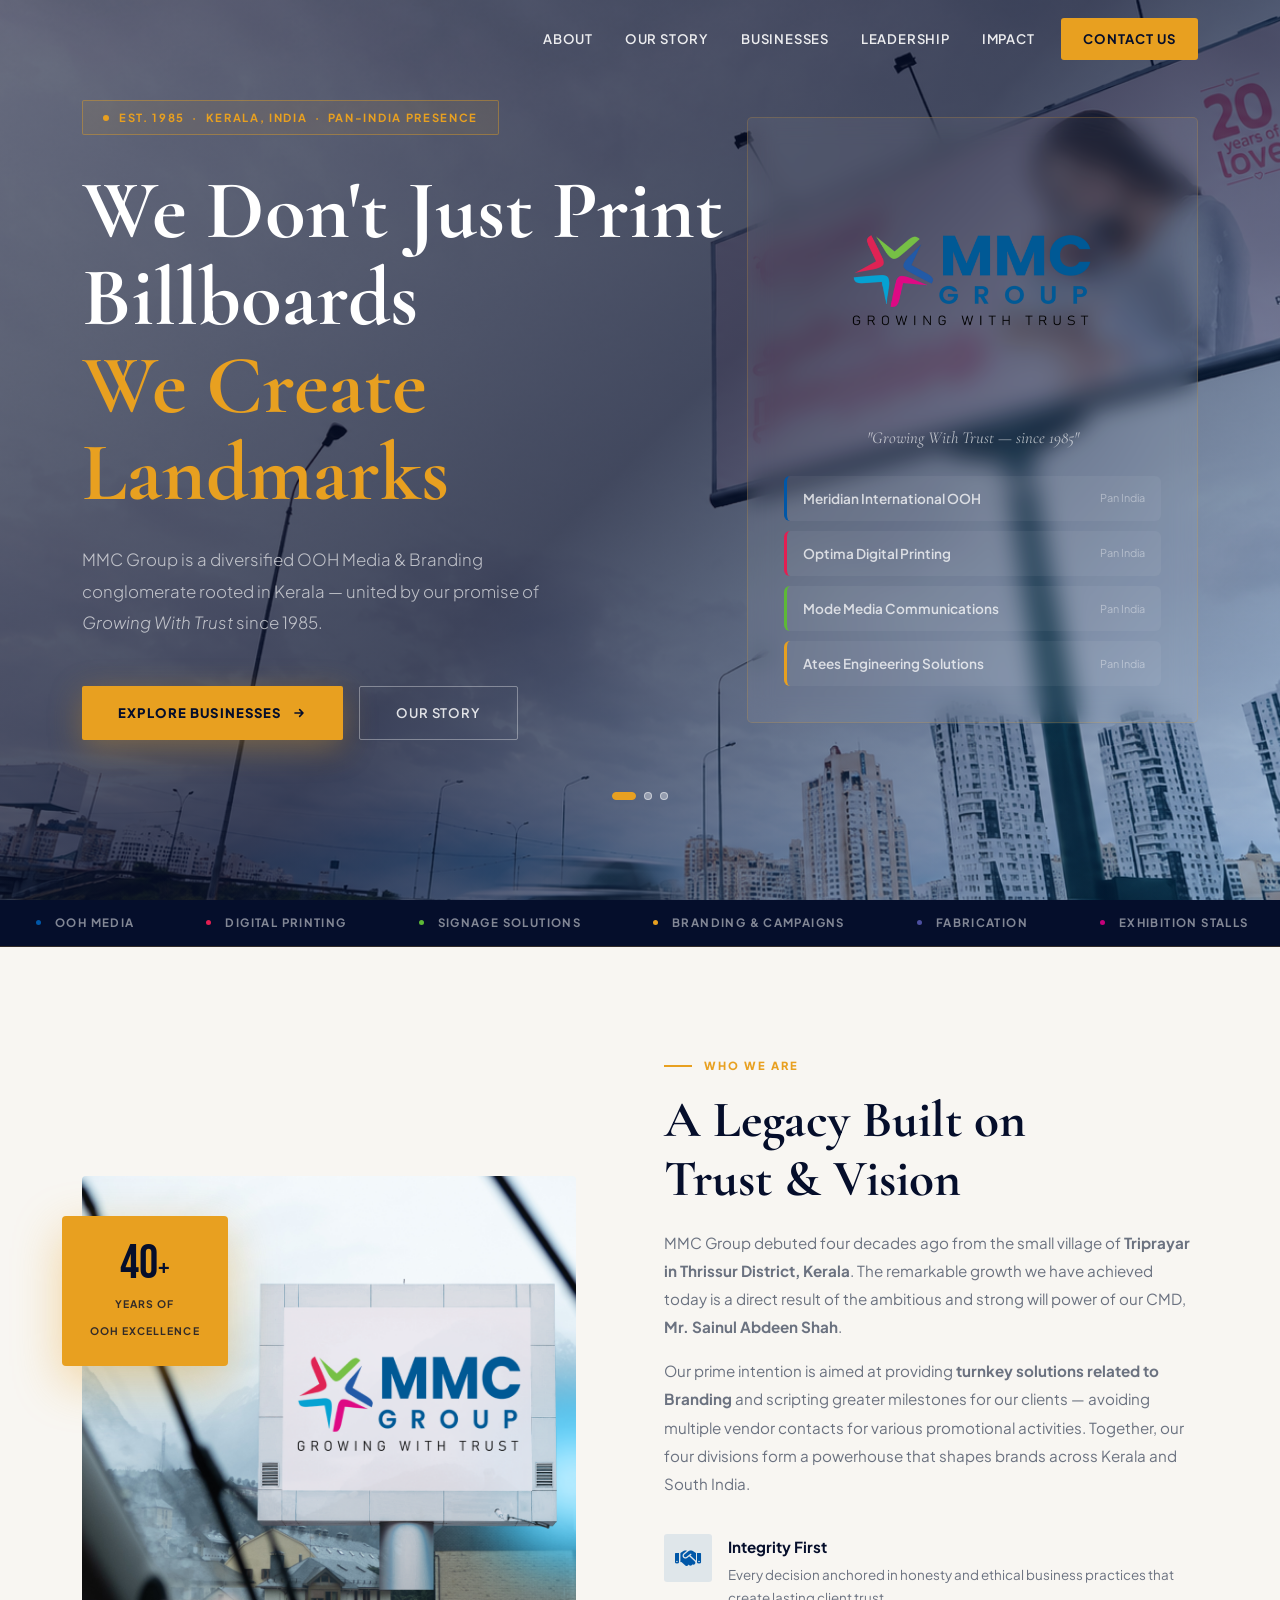
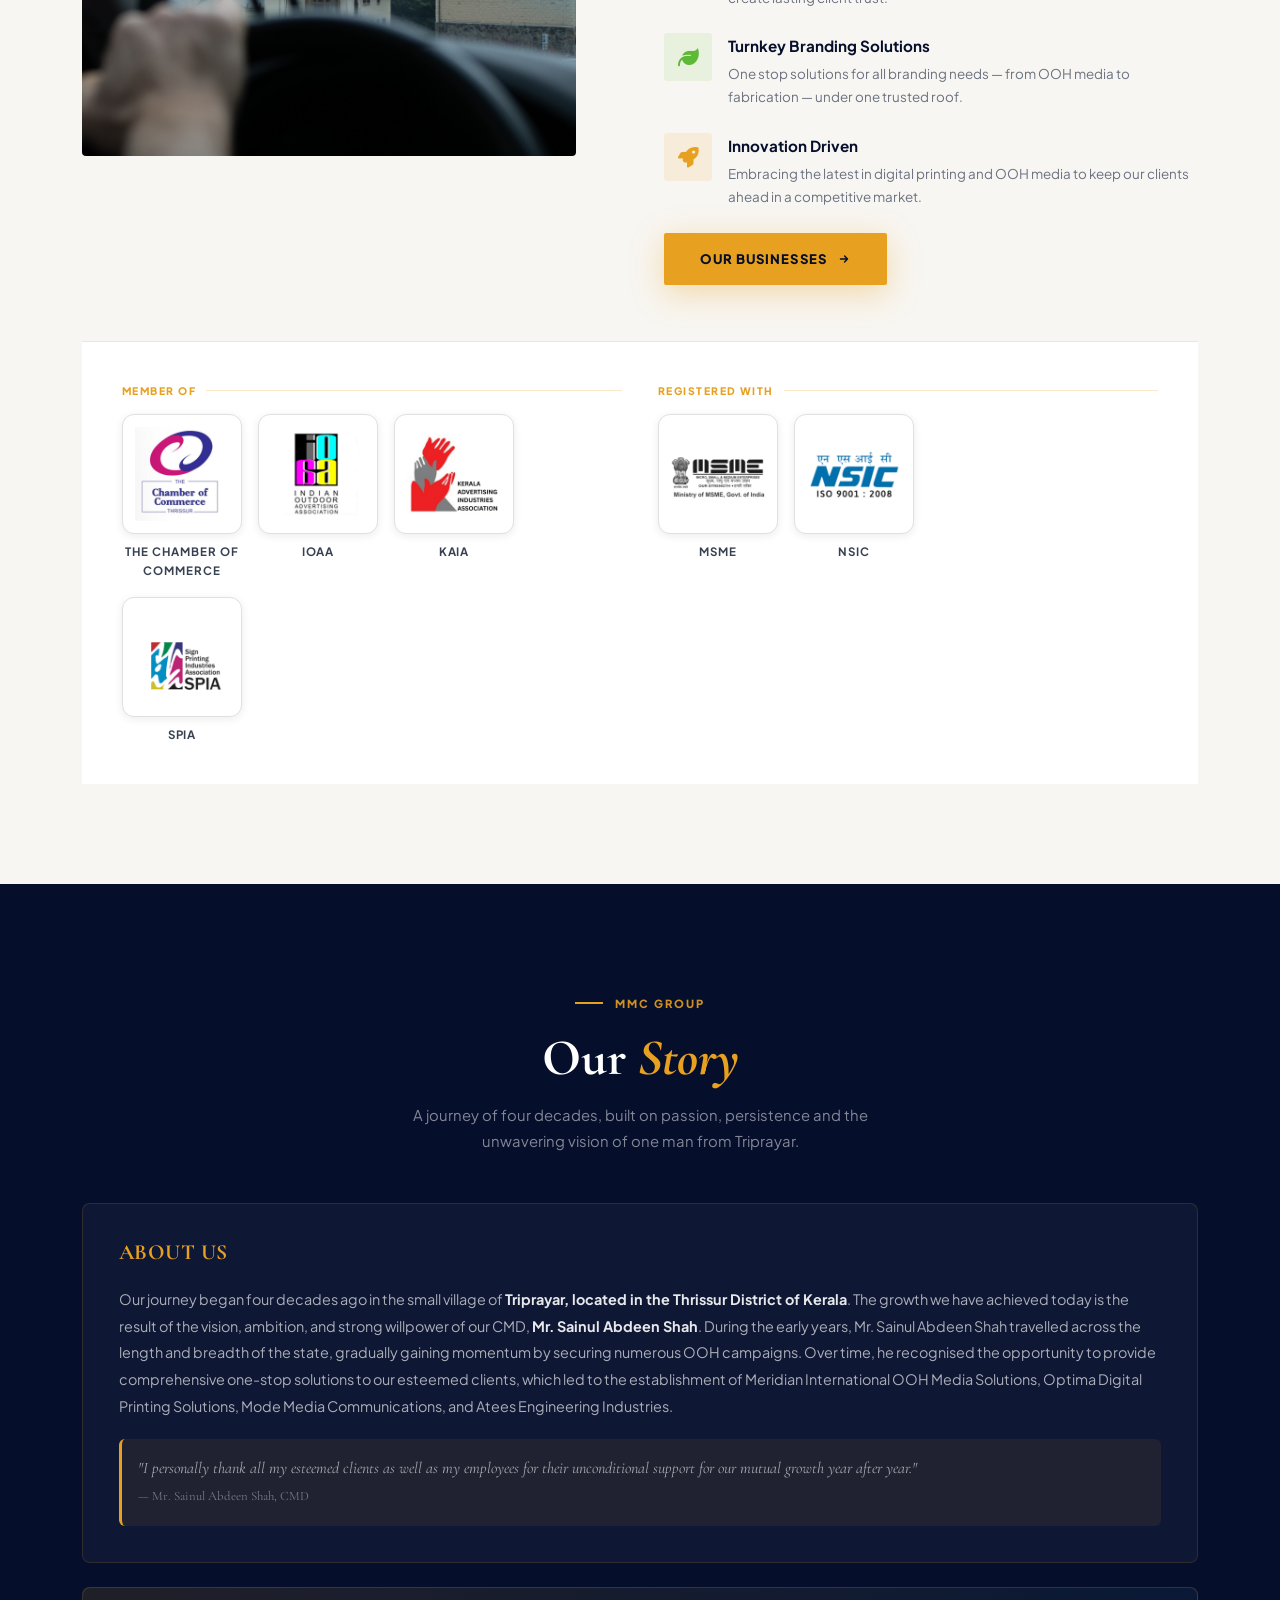
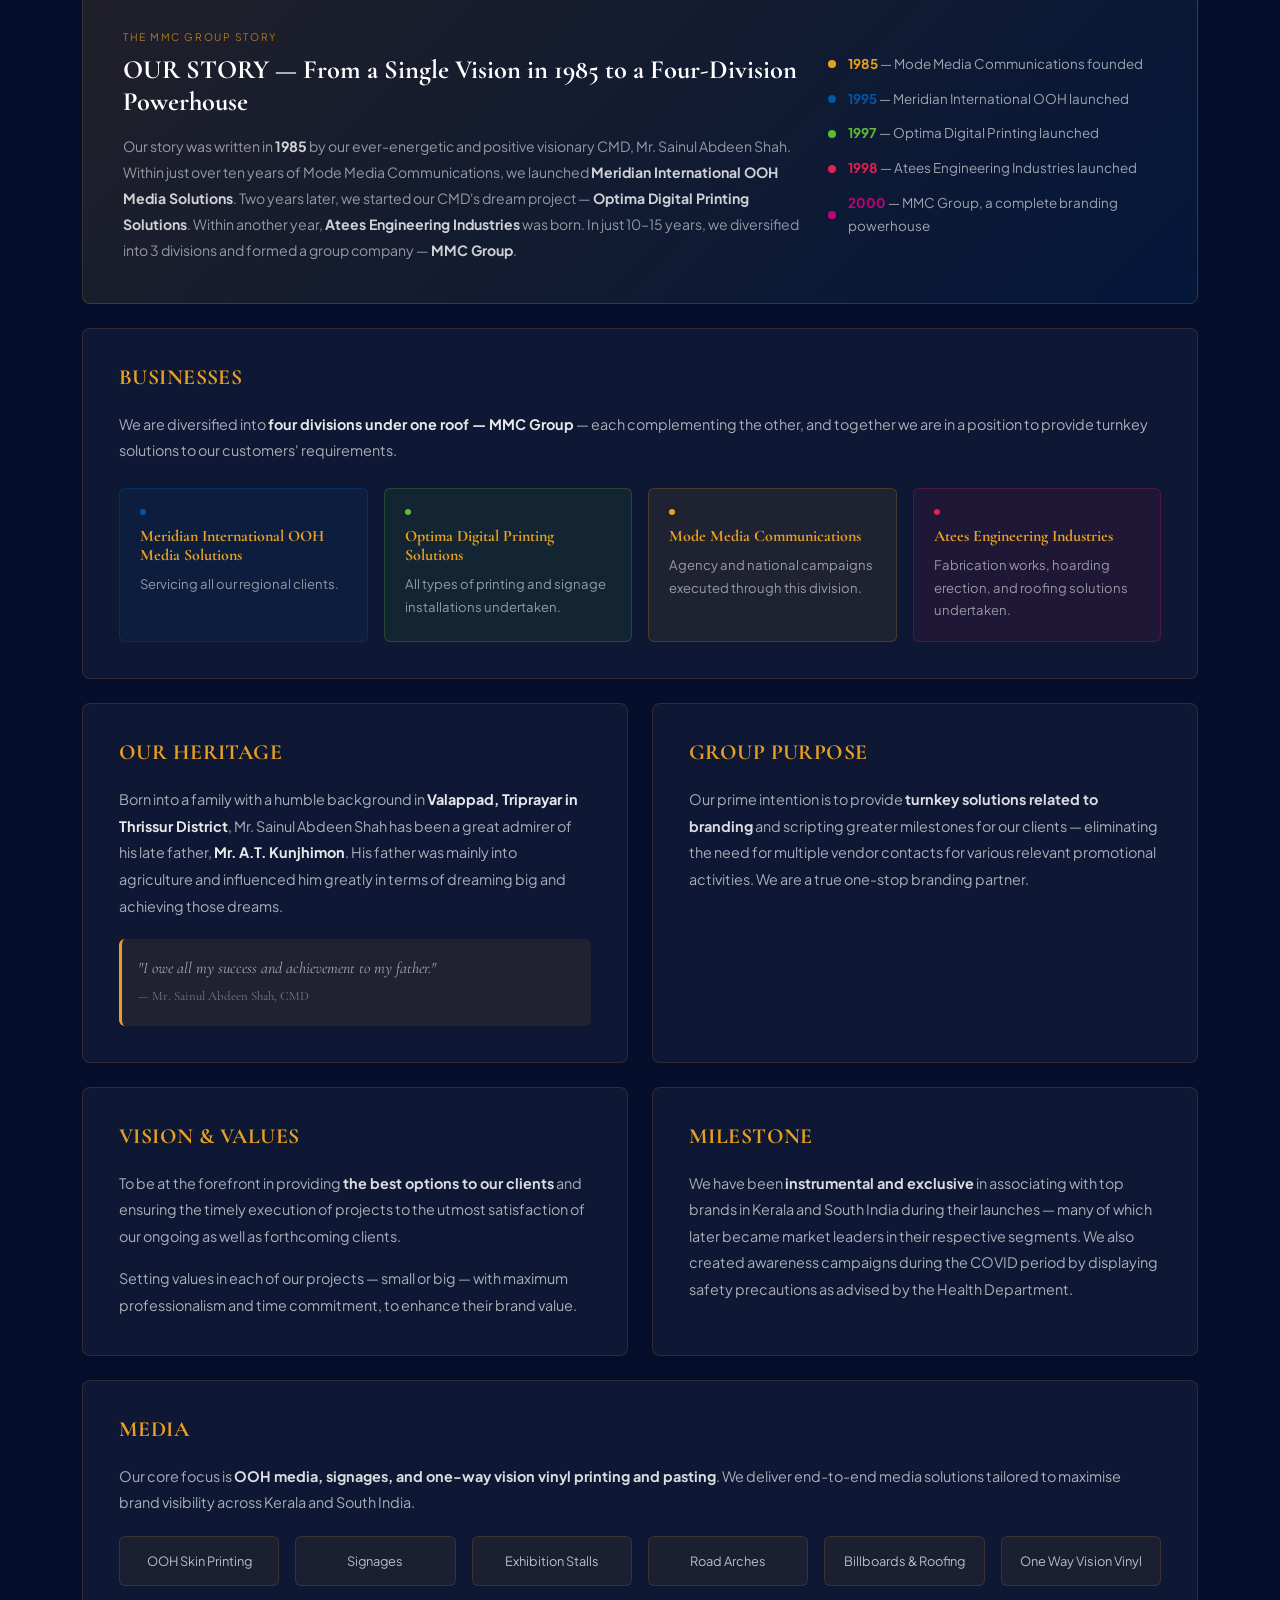
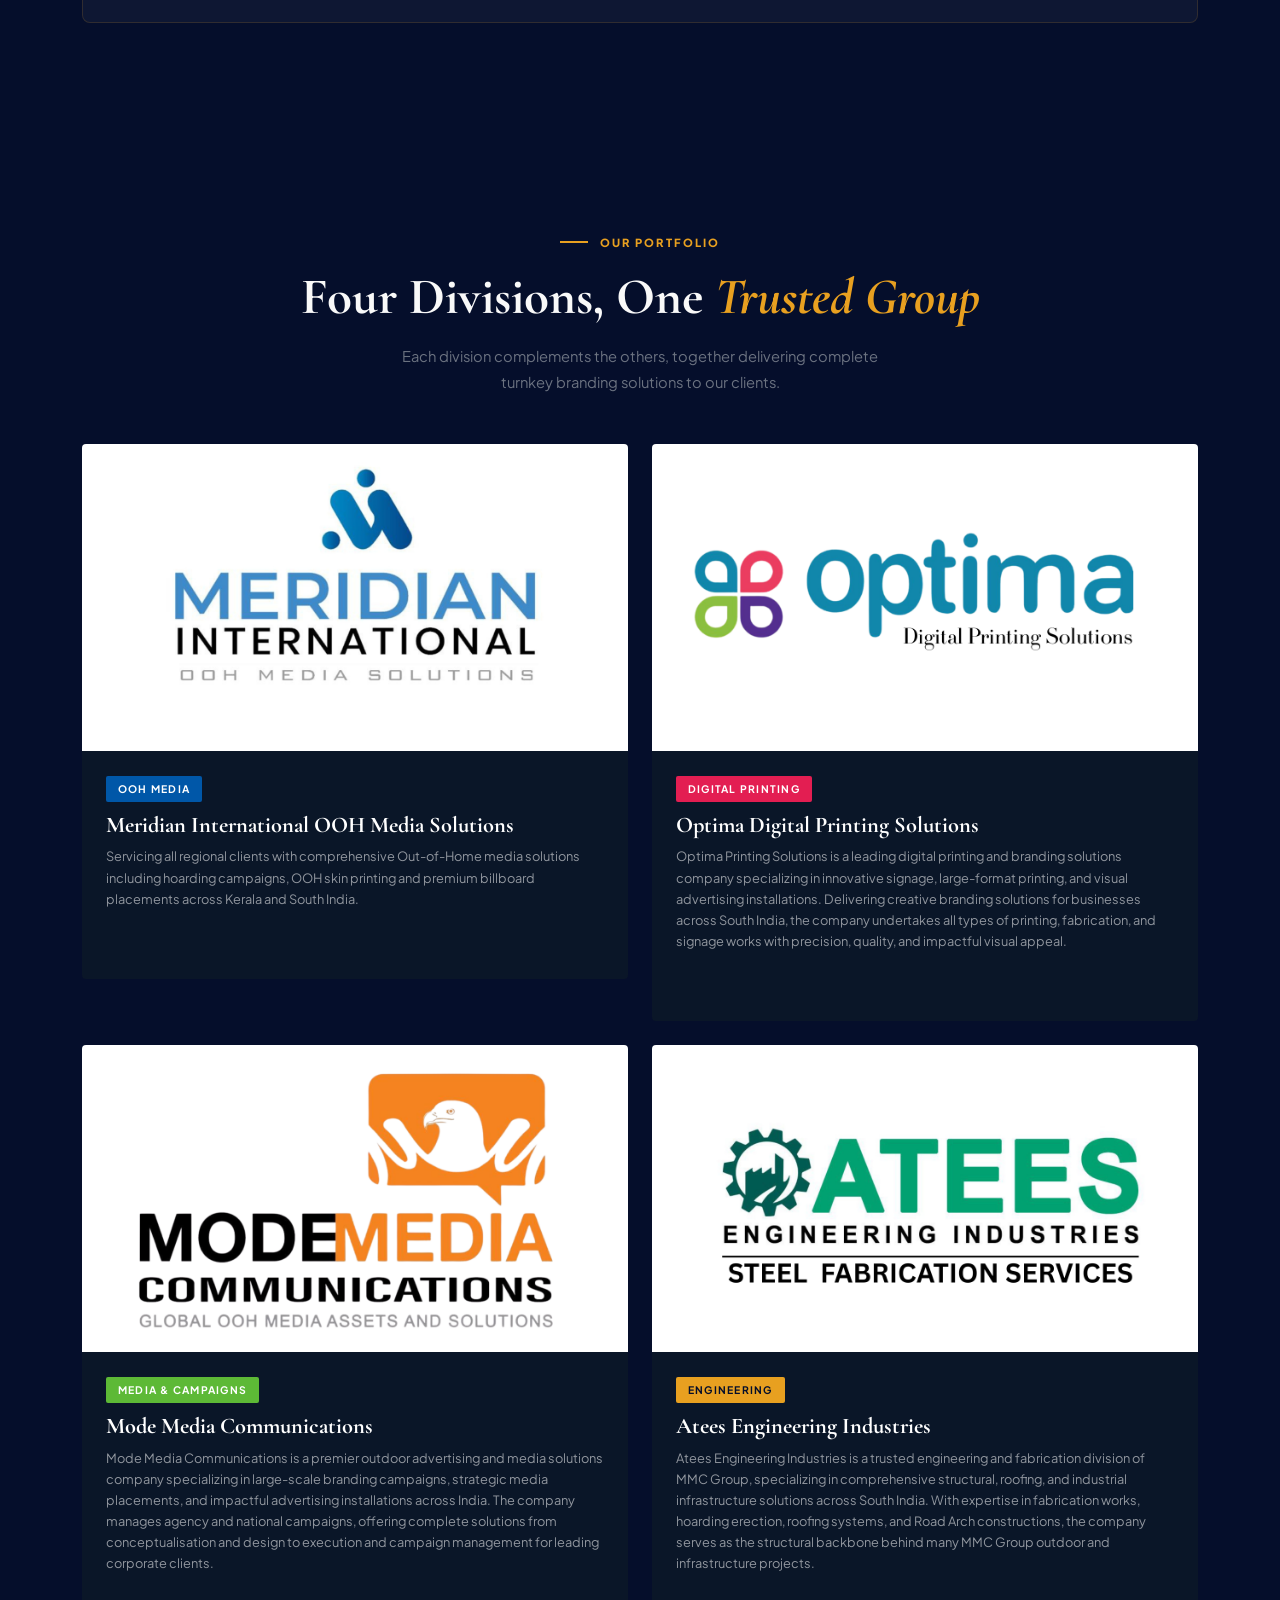
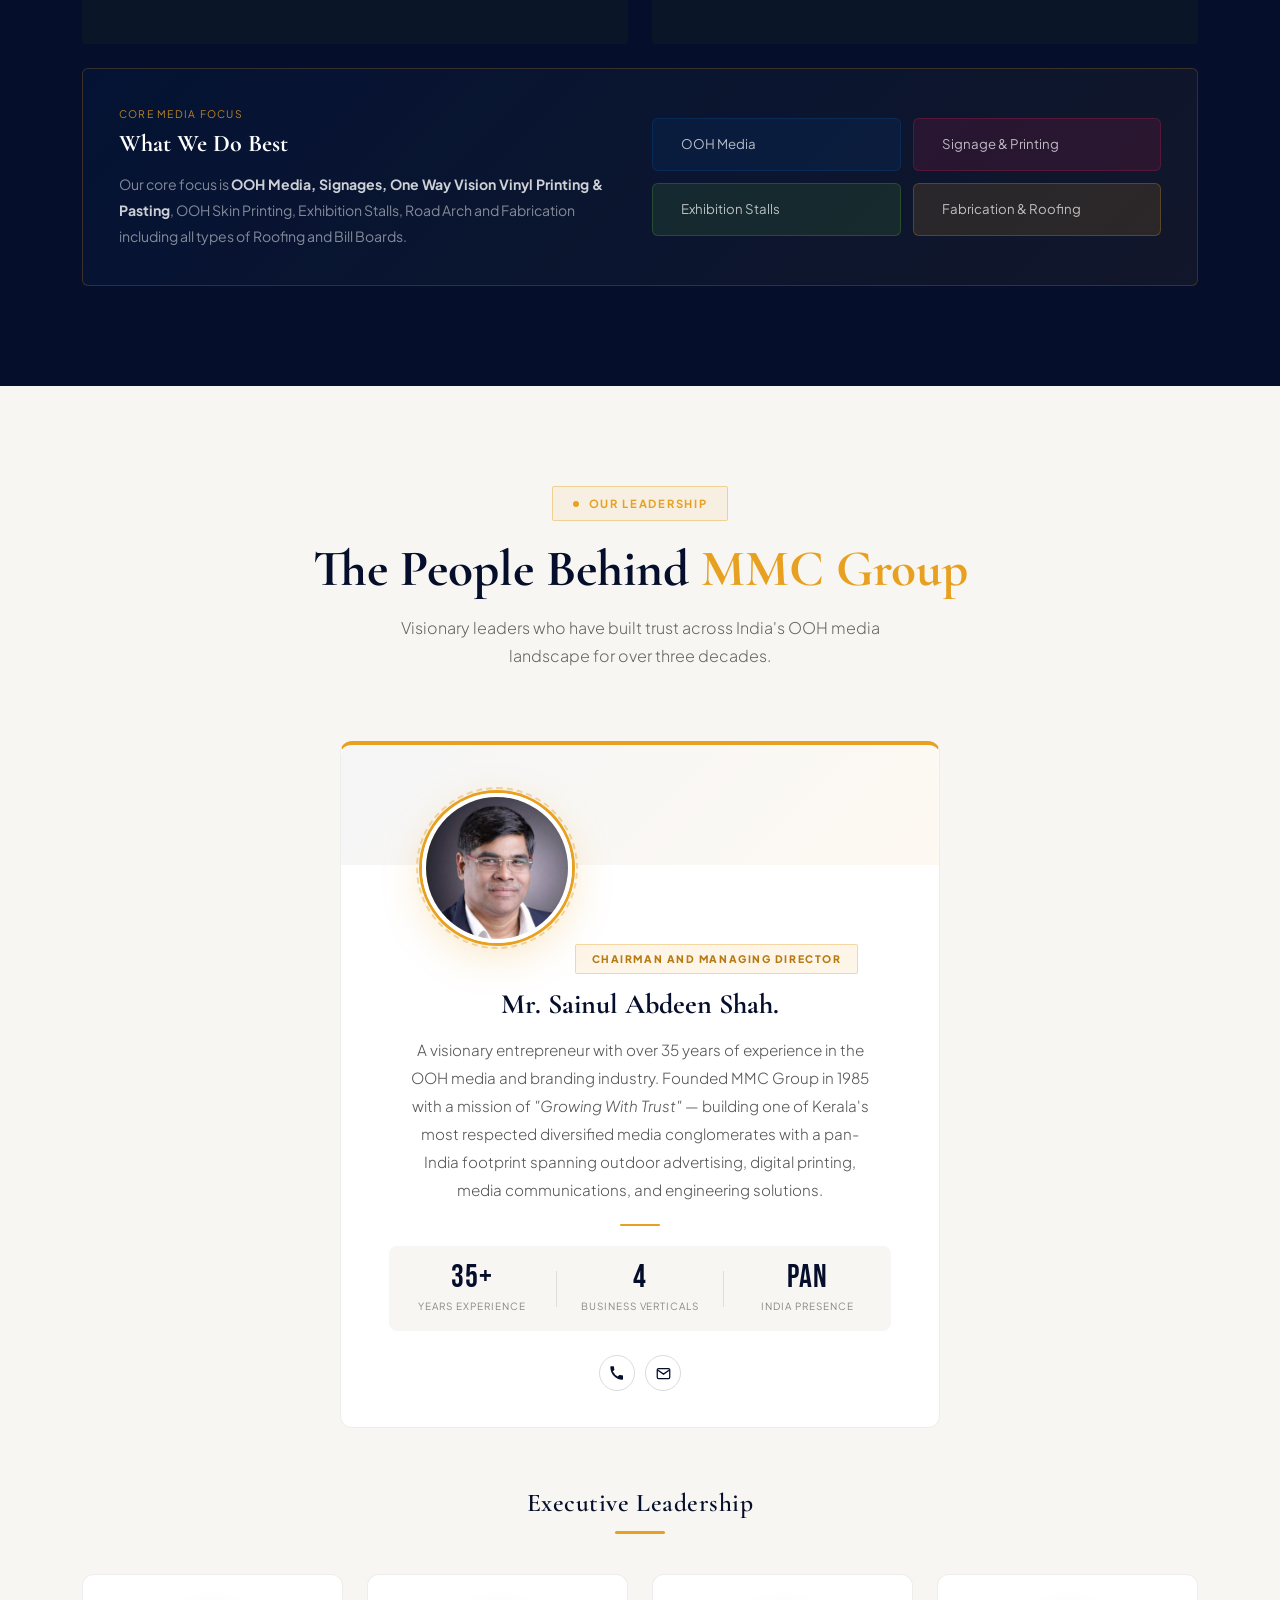
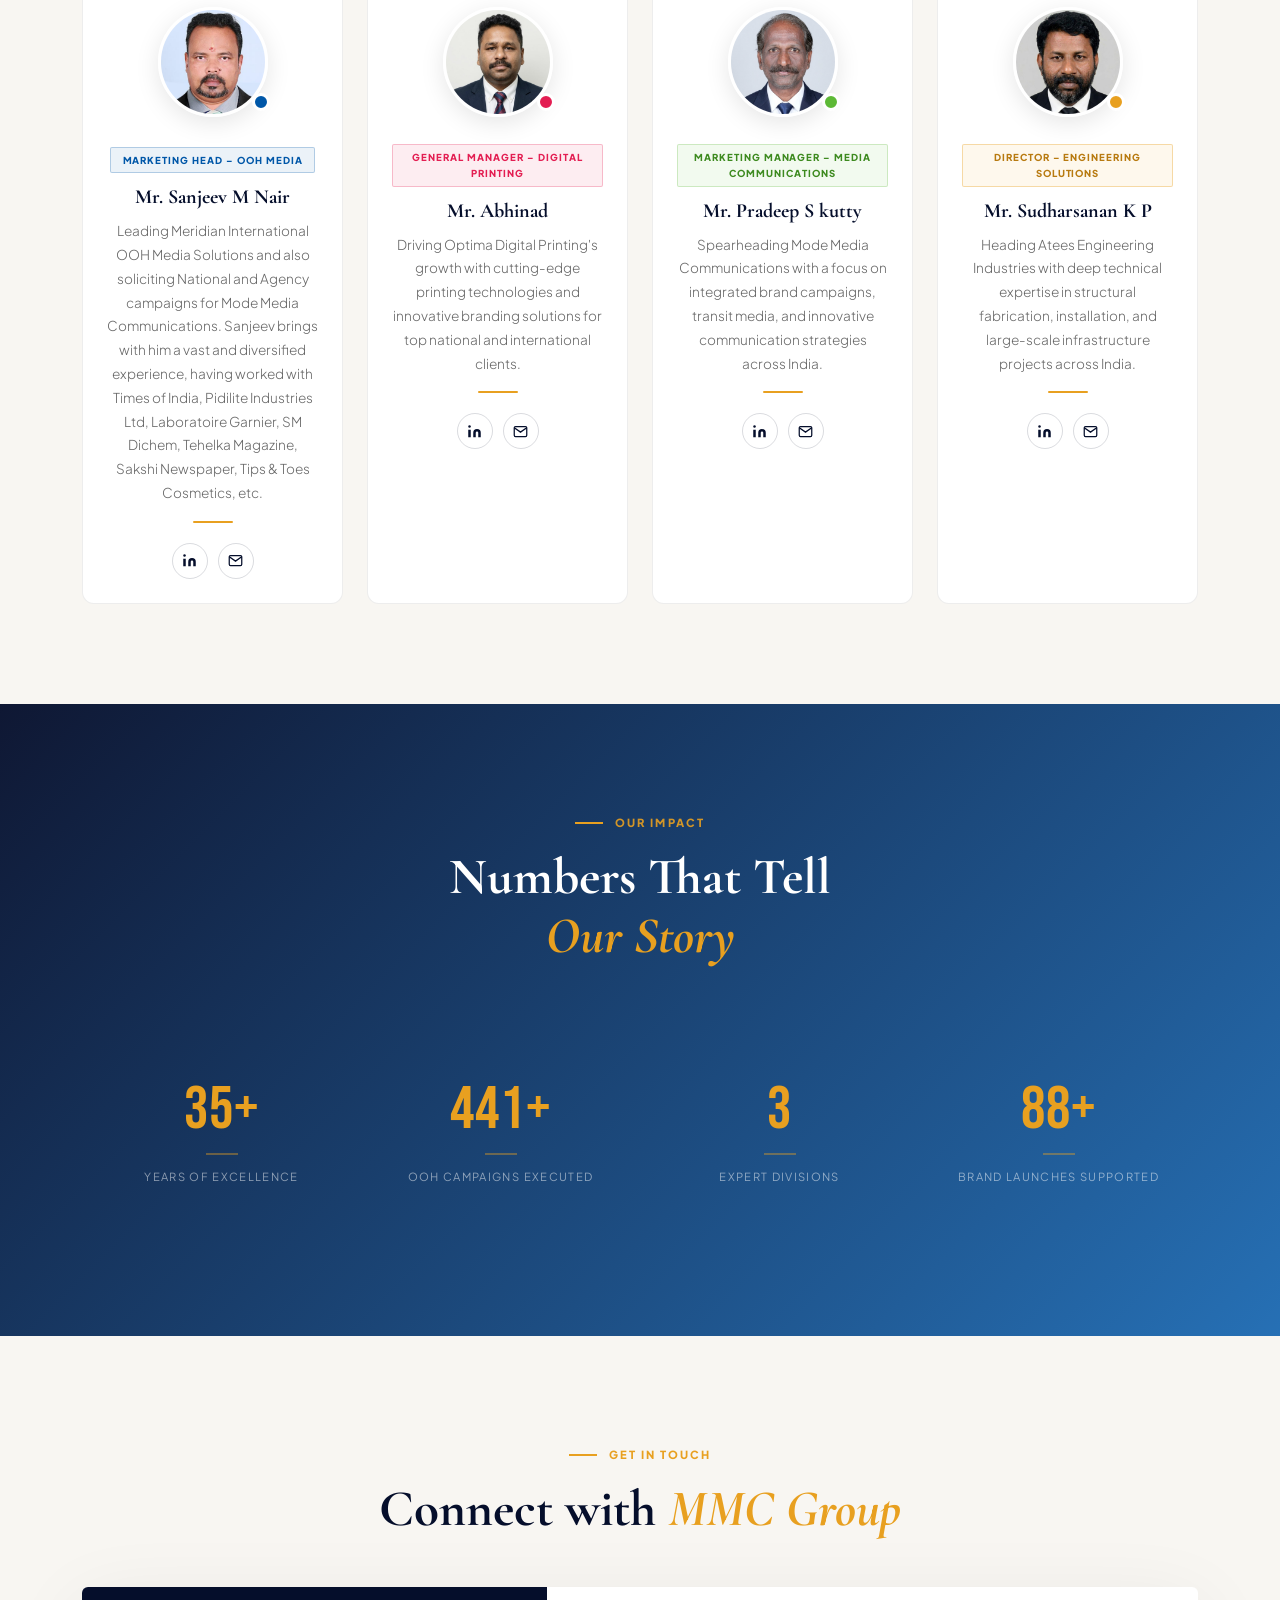
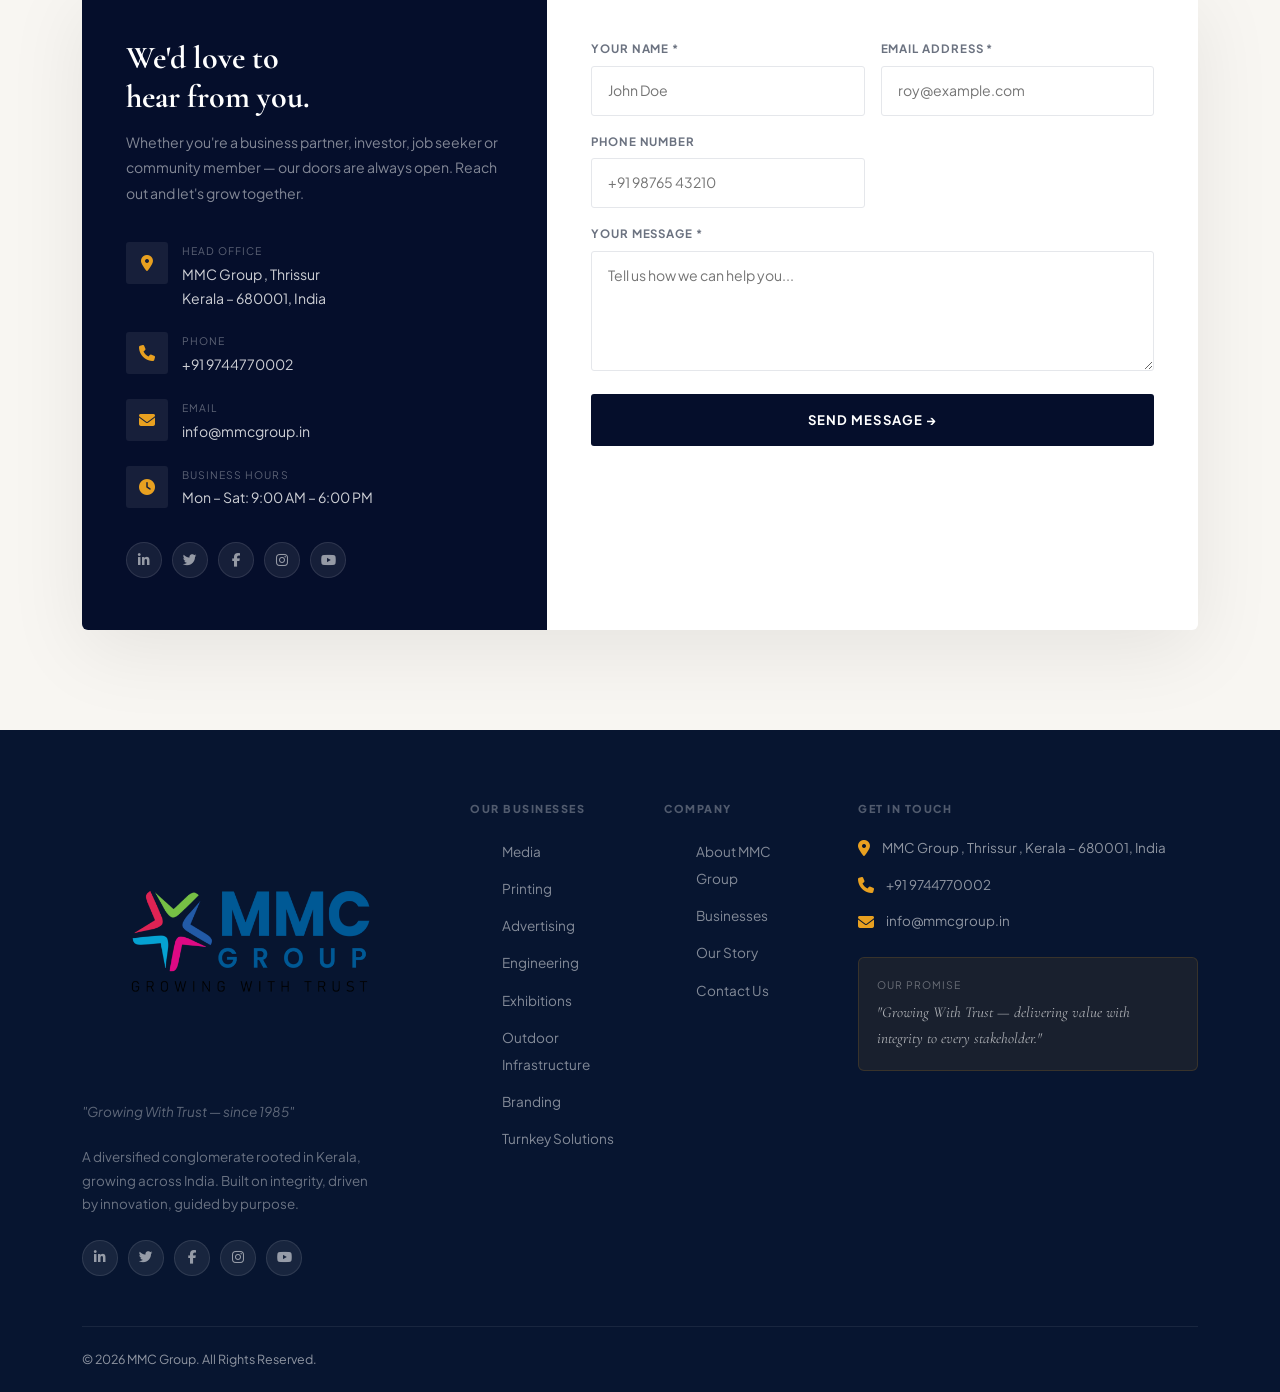
==== index.html @ b0ec6f23 "phone numbers add" ====
<!DOCTYPE html>
<html lang="en">

<head>
  <meta charset="UTF-8">
  <meta name="viewport" content="width=device-width, initial-scale=1.0">
  <title>MMC Group | OOH Media & Branding Solutions Kerala | Since 1985</title>
  <link rel="icon" type="image/png" href="images/logo.png">

  <!-- ── PRIMARY META ─────────────────────────────────────────── -->
  <meta name="description"
    content="MMC Group is Kerala's leading OOH Media & Branding conglomerate since 1985. Specializing in outdoor advertising, digital printing, signage, exhibition stalls and fabrication across South India.">
  <meta name="keywords"
    content="MMC Group, OOH Media Kerala, outdoor advertising Kerala, digital printing Thrissur, hoarding erection Kerala, signage solutions, Meridian International OOH, Optima Digital Printing, Mode Media Communications, Atees Engineering, billboard advertising Kerala, branding solutions South India, Sainul Abdeen Shah, Triprayar">
  <meta name="author" content="MMC Group">
  <meta name="robots" content="index, follow">
  <meta name="language" content="English">
  <meta name="category" content="OOH Media, Advertising, Branding">
  <meta name="coverage" content="Kerala, South India">
  <meta name="distribution" content="Global">
  <meta name="rating" content="General">
  <meta name="revisit-after" content="7 days">

  <!-- ── CANONICAL ─────────────────────────────────────────────── -->
  <link rel="canonical" href="https://www.mmcgroup.in/">

  <!-- ── SITEMAP ───────────────────────────────────────────────── -->
  <link rel="sitemap" type="application/xml" href="/sitemap.xml">

  <!-- ── OPEN GRAPH ────────────────────────────────────────────── -->
  <meta property="og:type" content="website">
  <meta property="og:url" content="https://www.mmcgroup.in/">
  <meta property="og:title" content="MMC Group | OOH Media & Branding Solutions Kerala | Since 1985">
  <meta property="og:description"
    content="Kerala's trusted OOH Media & Branding group since 1985. Outdoor advertising, digital printing, signage, exhibition stalls and fabrication across South India.">
  <meta property="og:image" content="https://www.mmcgroup.in/images/og-image.jpg">
  <meta property="og:image:width" content="1200">
  <meta property="og:image:height" content="630">
  <meta property="og:image:alt" content="MMC Group - Growing With Trust Since 1985">
  <meta property="og:site_name" content="MMC Group">
  <meta property="og:locale" content="en_IN">

  <!-- ── TWITTER CARD ──────────────────────────────────────────── -->
  <meta name="twitter:card" content="summary_large_image">
  <meta name="twitter:url" content="https://www.mmcgroup.in/">
  <meta name="twitter:title" content="MMC Group | OOH Media & Branding Solutions Kerala">
  <meta name="twitter:description"
    content="Kerala's trusted OOH Media & Branding group since 1985. Outdoor advertising, digital printing, signage and fabrication across South India.">
  <meta name="twitter:image" content="https://www.mmcgroup.in/images/og-image.jpg">
  <meta name="twitter:site" content="@mmcgroup">
  <meta name="twitter:creator" content="@mmcgroup">

  <!-- ── GEO TAGS ──────────────────────────────────────────────── -->
  <meta name="geo.region" content="IN-KL">
  <meta name="geo.placename" content="Thrissur, Thrissur, Kerala, India">
  <meta name="geo.position" content="10.5276;76.1975">
  <meta name="ICBM" content="10.5276, 76.1975">

  <!-- ── FONTS & LIBRARIES ─────────────────────────────────────── -->
  <link href="https://cdn.jsdelivr.net/npm/bootstrap@5.3.2/dist/css/bootstrap.min.css" rel="stylesheet">
  <link rel="stylesheet" href="https://cdnjs.cloudflare.com/ajax/libs/font-awesome/6.5.0/css/all.min.css">
  <link
    href="https://fonts.googleapis.com/css2?family=Cormorant+Garamond:ital,wght@0,400;0,500;0,600;0,700;1,400;1,600&family=Plus+Jakarta+Sans:wght@300;400;500;600;700;800&family=Bebas+Neue&display=swap"
    rel="stylesheet">
  <link rel="stylesheet" href="style.css">
  <link rel="stylesheet" href="responsive.css">

  <!-- ══════════════════════════════════════════════════════════════
       SCHEMA MARKUP — JSON-LD
  ══════════════════════════════════════════════════════════════ -->

  <!-- 1. ORGANIZATION -->
  <script type="application/ld+json">
  {
    "@context": "https://schema.org",
    "@type": "Organization",
    "@id": "https://www.mmcgroup.in/#organization",
    "name": "MMC Group",
    "alternateName": ["MMC Group Kerala", "Mode Media Communications", "Meridian International OOH"],
    "url": "https://www.mmcgroup.in",
    "logo": {
      "@type": "ImageObject",
      "url": "https://www.mmcgroup.in/images/logo.png",
      "width": 200,
      "height": 80
    },
    "image": "https://www.mmcgroup.in/images/og-image.jpg",
    "foundingDate": "1985",
    "founder": {
      "@type": "Person",
      "name": "Sainul Abdeen Shah",
      "jobTitle": "Chairman & Managing Director"
    },
    "description": "MMC Group is Kerala's leading OOH Media and Branding conglomerate since 1985, providing turnkey branding solutions including outdoor advertising, digital printing, signage installations, exhibition stalls and fabrication works.",
    "slogan": "Growing With Trust",
    "numberOfEmployees": { "@type": "QuantitativeValue", "value": "50+" },
    "address": {
      "@type": "PostalAddress",
      "streetAddress": "Thrissur",
      "addressLocality": "Thrissur",
      "addressRegion": "Kerala",
      "postalCode": "680001 ",
      "addressCountry": "IN"
    },
    "contactPoint": {
      "@type": "ContactPoint",
      "telephone": "+91 9744770002",
      "contactType": "customer service",
      "email": "info@mmcgroup.in",
      "areaServed": ["IN-KL", "IN-TN", "IN-KA", "IN-AP", "IN-TG"],
      "availableLanguage": ["English", "Malayalam"]
    },
    "sameAs": [
      "https://www.linkedin.com/company/mmcgroup",
      "https://www.facebook.com/mmcgroup",
      "https://www.instagram.com/mmcgroup",
      "https://twitter.com/mmcgroup"
    ],
    "memberOf": [
      { "@type": "Organization", "name": "The Chamber of Commerce" },
      { "@type": "Organization", "name": "IOAA" },
      { "@type": "Organization", "name": "KAIA" },
      { "@type": "Organization", "name": "SPIA" }
    ]
  }
  </script>

  <!-- 2. LOCAL BUSINESS -->
  <script type="application/ld+json">
  {
    "@context": "https://schema.org",
    "@type": "ProfessionalService",
    "@id": "https://www.mmcgroup.in/#localbusiness",
    "name": "MMC Group",
    "image": "https://www.mmcgroup.in/images/og-image.jpg",
    "url": "https://www.mmcgroup.in",
    "telephone": "+91 9744770002",
    "email": "info@mmcgroup.in",
    "address": {
      "@type": "PostalAddress",
      "streetAddress": "Thrissur",
      "addressLocality": "Thrissur",
      "addressRegion": "Kerala",
      "postalCode": "680001 ",
      "addressCountry": "IN"
    },
    "geo": {
      "@type": "GeoCoordinates",
      "latitude": 10.5276,
      "longitude": 76.1975
    },
    "openingHoursSpecification": [
      {
        "@type": "OpeningHoursSpecification",
        "dayOfWeek": ["Monday","Tuesday","Wednesday","Thursday","Friday","Saturday"],
        "opens": "09:00",
        "closes": "18:00"
      }
    ],
    "areaServed": [
      { "@type": "State", "name": "Kerala" },
      { "@type": "State", "name": "Tamil Nadu" },
      { "@type": "State", "name": "Karnataka" }
    ],
    "priceRange": "₹₹",
    "currenciesAccepted": "INR",
    "paymentAccepted": "Cash, Card, UPI",
    "hasCredential": [
      { "@type": "EducationalOccupationalCredential", "name": "MSME Registered" },
      { "@type": "EducationalOccupationalCredential", "name": "NSIC Registered" }
    ]
  }
  </script>

  <!-- 3. SERVICES -->
  <script type="application/ld+json">
  {
    "@context": "https://schema.org",
    "@type": "ItemList",
    "name": "MMC Group Services",
    "itemListElement": [
      {
        "@type": "ListItem", "position": 1,
        "item": {
          "@type": "Service",
          "name": "OOH Media Solutions",
          "description": "Comprehensive Out-of-Home media solutions including hoarding campaigns, OOH skin printing and premium billboard placements across Kerala and South India.",
          "provider": { "@type": "Organization", "name": "Meridian International OOH Media Solutions" },
          "areaServed": "South India",
          "serviceType": "Outdoor Advertising"
        }
      },
      {
        "@type": "ListItem", "position": 2,
        "item": {
          "@type": "Service",
          "name": "Digital Printing & Signage",
          "description": "All types of printing and signage installations including One Way Vision vinyl printing, exhibition stalls and large format displays.",
          "provider": { "@type": "Organization", "name": "Optima Digital Printing Solutions" },
          "areaServed": "South India",
          "serviceType": "Digital Printing"
        }
      },
      {
        "@type": "ListItem", "position": 3,
        "item": {
          "@type": "Service",
          "name": "Media & National Campaigns",
          "description": "Pan-India branding campaigns from conceptualisation to execution for leading corporate clients.",
          "provider": { "@type": "Organization", "name": "Mode Media Communications" },
          "areaServed": "India",
          "serviceType": "Media Campaigns"
        }
      },
      {
        "@type": "ListItem", "position": 4,
        "item": {
          "@type": "Service",
          "name": "Fabrication & Engineering",
          "description": "Fabrication works, hoarding erection, roofing solutions and Road Arch constructions across South India.",
          "provider": { "@type": "Organization", "name": "Atees Engineering Industries" },
          "areaServed": "South India",
          "serviceType": "Structural Fabrication"
        }
      }
    ]
  }
  </script>

  <!-- 4. FAQ -->
  <script type="application/ld+json">
  {
    "@context": "https://schema.org",
    "@type": "FAQPage",
    "mainEntity": [
      {
        "@type": "Question",
        "name": "What services does MMC Group offer?",
        "acceptedAnswer": {
          "@type": "Answer",
          "text": "MMC Group offers complete turnkey branding solutions including OOH Media placements, digital printing and signage, pan-India media campaigns, and structural fabrication including hoardings, road arches and roofing across Kerala and South India."
        }
      },
      {
        "@type": "Question",
        "name": "Where is MMC Group located?",
        "acceptedAnswer": {
          "@type": "Answer",
          "text": "MMC Group is headquartered in Triprayar, Thrissur District, Kerala, India and operates across Kerala, Tamil Nadu, Karnataka and other states in South India."
        }
      },
      {
        "@type": "Question",
        "name": "How long has MMC Group been in business?",
        "acceptedAnswer": {
          "@type": "Answer",
          "text": "MMC Group was founded in 1985, giving it over 40 years of experience in OOH media and branding solutions in South India."
        }
      },
      {
        "@type": "Question",
        "name": "What is One Way Vision vinyl printing?",
        "acceptedAnswer": {
          "@type": "Answer",
          "text": "One Way Vision vinyl printing is a perforated window film that allows graphics to be seen from outside while maintaining visibility from inside. MMC Group's Optima division specializes in this service for storefronts, vehicles and large displays."
        }
      },
      {
        "@type": "Question",
        "name": "Is MMC Group registered with MSME?",
        "acceptedAnswer": {
          "@type": "Answer",
          "text": "Yes, MMC Group is registered with MSME (Ministry of Micro, Small & Medium Enterprises) and NSIC (National Small Industries Corporation), and is a member of The Chamber of Commerce, IOAA, KAIA and SPIA."
        }
      }
    ]
  }
  </script>

  <!-- 5. BREADCRUMB -->
  <script type="application/ld+json">
  {
    "@context": "https://schema.org",
    "@type": "BreadcrumbList",
    "itemListElement": [
      { "@type": "ListItem", "position": 1, "name": "Home", "item": "https://www.mmcgroup.in/" },
      { "@type": "ListItem", "position": 2, "name": "Our Story", "item": "https://www.mmcgroup.in/#our-story" },
      { "@type": "ListItem", "position": 3, "name": "Businesses", "item": "https://www.mmcgroup.in/#businesses" },
      { "@type": "ListItem", "position": 4, "name": "Leadership", "item": "https://www.mmcgroup.in/#management" },
      { "@type": "ListItem", "position": 5, "name": "Contact", "item": "https://www.mmcgroup.in/#contact" }
    ]
  }
  </script>

</head>

<body>

  <!-- ═══ PRELOADER ══════════════════════════════════════════════ -->


  <div id="preloader">
    <div class="pre-particles" id="preParticles"></div>
    <img src="images/logo.png" class="pre-logo" alt="MMC Group">

    <div class="pre-spinner">
      <div class="pre-ring pre-ring-1"></div>
      <div class="pre-ring pre-ring-2"></div>
      <div class="pre-ring pre-ring-3"></div>
      <div class="pre-dot"></div>
    </div>

    <div class="pre-bottom">
      <div class="pre-track">
        <div class="pre-bar"></div>
      </div>
      <!-- <span class="pre-pct" id="prePct">100%</span> -->
    </div>

    <p class="pre-text">
      Growing With Trust
      <span class="pre-dots">
        <span>.</span><span>.</span><span>.</span>
      </span>
    </p>
  </div>


  <!-- ═══ NAVBAR ════════════════════════════════════════════════ -->
  <nav class="navbar navbar-expand-lg" id="navbar">
    <div class="container">

      <!-- <img src="images/logo.png" class="nav-logo" alt="MMC Group"> -->

      <button class="navbar-toggler" type="button" data-bs-toggle="collapse" data-bs-target="#navMenu">
        <span class="navbar-toggler-icon"></span>
      </button>
      <div class="collapse navbar-collapse justify-content-end" id="navMenu">
        <ul class="navbar-nav align-items-center gap-1">
          <li class="nav-item"><a class="nav-link" href="#about">About</a></li>
          <li class="nav-item"><a class="nav-link" href="#our-story">Our Story</a></li>
          <li class="nav-item"><a class="nav-link" href="#businesses">Businesses</a></li>
          <li class="nav-item"><a class="nav-link" href="#management">Leadership</a></li>
          <li class="nav-item"><a class="nav-link" href="#stats">Impact</a></li>
          <li class="nav-item ms-2"><a class="nav-link nav-cta" href="#contact">Contact Us</a></li>
        </ul>
      </div>
    </div>
  </nav>

  <!-- ═══ HERO ══════════════════════════════════════════════════ -->
  <section id="hero" style="min-height:100vh;position:relative;display:flex;align-items:center;overflow:hidden;">

    <!-- CAROUSEL BACKGROUND -->
    <div class="hero-carousel">
      <div class="hero-carousel-slide active" style="background-image: url('images/one.png');"></div>
      <div class="hero-carousel-slide" style="background-image: url('images/two.jpeg');"></div>
      <div class="hero-carousel-slide" style="background-image: url('images/three.png');"></div>
    </div>

    <div class="hero-overlay"></div>
    <!-- <canvas id="heroCanvas" style="position:absolute;inset:0;z-index:1;width:100%;height:100%;"></canvas> -->

    <div class="container" style="position:relative;z-index:3;padding-top:100px;padding-bottom:160px;">
      <div class="row align-items-center">
        <div class="col-lg-7 hero-content">
          <div class="hero-badge">
            <div class="hero-badge-dot"></div>
            Est. 1985 &nbsp;·&nbsp; Kerala, India &nbsp;·&nbsp; Pan-India Presence
          </div>
          <h1 class="hero-title">
            We Don't Just Print Billboards<br>
            <span class="gold">We Create Landmarks</span>

          </h1>
          <p class="hero-sub">
            MMC Group is a diversified OOH Media & Branding conglomerate rooted in Kerala — united by
            our promise of <em>Growing With Trust</em> since 1985.
          </p>
          <div class="d-flex flex-wrap gap-3">
            <a href="#businesses" class="btn-gold">
              Explore Businesses
              <svg width="16" height="16" fill="none" viewBox="0 0 24 24" stroke="currentColor" stroke-width="2.5">
                <path stroke-linecap="round" stroke-linejoin="round" d="M13 7l5 5m0 0l-5 5m5-5H6" />
              </svg>
            </a>
            <a href="#about" class="btn-outline-white">Our Story</a>
          </div>
        </div>
        <div class="col-lg-5 d-none d-lg-block">
          <div
            style="background:rgba(255,255,255,.06);border:1px solid rgba(232,160,32,.2);border-radius:5px;padding:36px;backdrop-filter:blur(12px);">
            <img src="images/logo.png"
              style="width:500px;max-width:280px;margin:0 auto 20px;display:block;height:250px;" alt="MMC Group">
            <p
              style="font-family:'Cormorant Garamond',serif;font-style:italic;color:rgba(255,255,255,.65);text-align:center;font-size:1.05rem;margin-bottom:24px;">
              "Growing With Trust — since 1985"</p>
            <div style="display:flex;flex-direction:column;gap:10px;">
              <div
                style="display:flex;align-items:center;gap:12px;padding:11px 16px;background:rgba(255,255,255,.05);border-radius:6px;border-left:3px solid #0057A8;">
                <span style="font-size:.85rem;color:rgba(255,255,255,.75);font-weight:600;"> Meridian International
                  OOH</span>
                <span style="margin-left:auto;font-size:.68rem;color:rgba(255,255,255,.4);">Pan India</span>
              </div>
              <div
                style="display:flex;align-items:center;gap:12px;padding:11px 16px;background:rgba(255,255,255,.05);border-radius:6px;border-left:3px solid #E31E52;">
                <span style="font-size:.85rem;color:rgba(255,255,255,.75);font-weight:600;"> Optima Digital
                  Printing</span>
                <span style="margin-left:auto;font-size:.68rem;color:rgba(255,255,255,.4);">Pan India</span>
              </div>
              <div
                style="display:flex;align-items:center;gap:12px;padding:11px 16px;background:rgba(255,255,255,.05);border-radius:6px;border-left:3px solid #5DB936;">
                <span style="font-size:.85rem;color:rgba(255,255,255,.75);font-weight:600;"> Mode Media
                  Communications</span>
                <span style="margin-left:auto;font-size:.68rem;color:rgba(255,255,255,.4);">Pan India</span>
              </div>
              <div
                style="display:flex;align-items:center;gap:12px;padding:11px 16px;background:rgba(255,255,255,.05);border-radius:6px;border-left:3px solid #E8A020;">
                <span style="font-size:.85rem;color:rgba(255,255,255,.75);font-weight:600;"> Atees Engineering
                  Solutions</span>
                <span style="margin-left:auto;font-size:.68rem;color:rgba(255,255,255,.4);">Pan India</span>
              </div>
            </div>
          </div>
        </div>
      </div>
    </div>

    <!-- Carousel Dots -->
    <div class="hero-carousel-dots">
      <div class="hero-dot active" data-index="0"></div>
      <div class="hero-dot" data-index="1"></div>
      <div class="hero-dot" data-index="2"></div>
    </div>

    <!-- Diagonal Cut -->
    <div class="hero-diagonal">
      <!-- <svg viewBox="0 0 1440 80" preserveAspectRatio="none" xmlns="http://www.w3.org/2000/svg">
      <polygon points="0,80 1440,0 1440,80" fill="#F8F6F2" />
    </svg> -->
    </div>

  </section>

  <!-- ═══ MARQUEE ════════════════════════════════════════════════ -->
  <div class="marquee-wrap">
    <div class="marquee-track">
      <div class="marquee-item"><span class="marquee-bullet" style="background:#0057A8"></span>OOH Media</div>
      <div class="marquee-item"><span class="marquee-bullet" style="background:#E31E52"></span>Digital Printing</div>
      <div class="marquee-item"><span class="marquee-bullet" style="background:#5DB936"></span>Signage Solutions</div>
      <div class="marquee-item"><span class="marquee-bullet" style="background:#E8A020"></span>Branding & Campaigns
      </div>
      <div class="marquee-item"><span class="marquee-bullet" style="background:#4C4FA0"></span>Fabrication</div>
      <div class="marquee-item"><span class="marquee-bullet" style="background:#C4007A"></span>Exhibition Stalls</div>
      <div class="marquee-item"><span class="marquee-bullet" style="background:#00AACD"></span>Road Arches</div>
      <div class="marquee-item"><span class="marquee-bullet" style="background:#5DB936"></span>Hoarding Erection</div>
      <div class="marquee-item"><span class="marquee-bullet" style="background:#0057A8"></span>OOH Media</div>
      <div class="marquee-item"><span class="marquee-bullet" style="background:#E31E52"></span>Digital Printing</div>
      <div class="marquee-item"><span class="marquee-bullet" style="background:#5DB936"></span>Signage Solutions</div>
      <div class="marquee-item"><span class="marquee-bullet" style="background:#E8A020"></span>Branding & Campaigns
      </div>
      <div class="marquee-item"><span class="marquee-bullet" style="background:#4C4FA0"></span>Fabrication</div>
      <div class="marquee-item"><span class="marquee-bullet" style="background:#C4007A"></span>Exhibition Stalls</div>
      <div class="marquee-item"><span class="marquee-bullet" style="background:#00AACD"></span>Road Arches</div>
      <div class="marquee-item"><span class="marquee-bullet" style="background:#5DB936"></span>Hoarding Erection</div>
    </div>
  </div>

  <!-- ═══ ABOUT ══════════════════════════════════════════════════ -->
  <section id="about" class="section-py" style="background:#F8F6F2;overflow:hidden;">
    <div class="container">
      <div class="row align-items-center g-5">

        <!-- Image column -->
        <div class="col-lg-6 fu">
          <div class="about-img-col" style="padding-right:40px;">
            <img class="about-img-main" src="images/First_image.png" alt="MMC Group Headquarters">
            <div class="about-badge-block">
              <span class="num">40<span style="font-size:1.8rem">+</span></span>
              <span class="lbl">Years of<br>OOH Excellence</span>
            </div>
          </div>
        </div>

        <!-- Text column -->
        <div class="col-lg-6 fu">
          <div class="eyebrow">Who We Are</div>
          <h2 class="section-title" style="margin-bottom:20px;">
            A Legacy Built on<br>Trust &amp; Vision
          </h2>
          <p class="section-body" style="margin-bottom:16px;">
            MMC Group debuted four decades ago from the small village of <strong>Triprayar in Thrissur District,
              Kerala</strong>. The remarkable growth we have achieved today is a direct result of the ambitious
            and strong will power of our CMD, <strong>Mr. Sainul Abdeen Shah</strong>.
          </p>
          <p class="section-body" style="margin-bottom:36px;">
            Our prime intention is aimed at providing <strong>turnkey solutions related to Branding</strong> and
            scripting greater milestones for our clients — avoiding multiple vendor contacts for various promotional
            activities. Together, our four divisions form a powerhouse that shapes brands across Kerala and South India.
          </p>
          <div class="value-row">
            <div class="val-icon" style="background:rgba(0,87,168,.1);color:#0057A8;">
              <i class="fas fa-handshake"></i>
            </div>
            <div>
              <div class="val-title">Integrity First</div>
              <div class="val-desc">Every decision anchored in honesty and ethical business practices that create
                lasting client trust.</div>
            </div>
          </div>
          <div class="value-row">
            <div class="val-icon" style="background:rgba(93,185,54,.1);color:#5DB936;">
              <i class="fas fa-leaf"></i>
            </div>
            <div>
              <div class="val-title">Turnkey Branding Solutions</div>
              <div class="val-desc">One stop solutions for all branding needs — from OOH media to fabrication —
                under one trusted roof.</div>
            </div>
          </div>
          <div class="value-row">
            <div class="val-icon" style="background:rgba(232,160,32,.12);color:#E8A020;">
              <i class="fas fa-rocket"></i>
            </div>
            <div>
              <div class="val-title">Innovation Driven</div>
              <div class="val-desc">Embracing the latest in digital printing and OOH media to keep our clients
                ahead in a competitive market.</div>
            </div>
          </div>
          <div class="mt-4">
            <a href="#businesses" class="btn-gold">
              Our Businesses
              <svg width="14" height="14" fill="none" viewBox="0 0 24 24" stroke="currentColor" stroke-width="2.5">
                <path stroke-linecap="round" stroke-linejoin="round" d="M13 7l5 5m0 0l-5 5m5-5H6" />
              </svg>
            </a>
          </div>
        </div>
      </div>


      <!-- ── TRUST STRIP ───────────────────────────────────── -->
      <div class="trust-strip fu">
        <div class="trust-grid">
          <div>
            <div class="trust-label">Member of</div>
            <div class="trust-badges">
              <span class="trust-badge">
                <img src="images/chamber_logo.png" alt="Chamber of Commerce" class="badge-logo">
                <span class="badge-name">The Chamber of Commerce</span>
              </span>
              <span class="trust-badge">
                <img src="images/iodaa_logo.png" alt="IOAA" class="badge-logo">
                <span class="badge-name">IOAA</span>
              </span>
              <span class="trust-badge">
                <img src="images/kdia_logo.png" alt="KAIA" class="badge-logo">
                <span class="badge-name">KAIA</span>
              </span>
              <span class="trust-badge">
                <img src="images/spia_logo.png" alt="SPIA" class="badge-logo">
                <span class="badge-name">SPIA</span>
              </span>
            </div>
          </div>
          <div>
            <div class="trust-label">Registered with</div>
            <div class="trust-badges">
              <span class="trust-badge">
                <img src="images/msme_logo.png" alt="MSME" class="badge-logo">
                <span class="badge-name">MSME</span>
              </span>
              <span class="trust-badge">
                <img src="images/Nsic_logo.png" alt="NSIC" class="badge-logo">
                <span class="badge-name">NSIC</span>
              </span>
            </div>
          </div>
        </div>
      </div>
      <!-- ── END TRUST STRIP ── -->

    </div>
  </section>
  <!-- ═══ OUR STORY ══════════════════════════════════════════════ -->
  <section id="our-story" class="section-py" style="background:#050E2B;overflow:hidden;">
    <div class="container">

      <!-- Section Header -->
      <div class="text-center mb-5 fu">
        <div class="eyebrow" style="justify-content:center;color:rgba(232,160,32,.9);">MMC Group</div>
        <h2 class="section-title light">Our <em style="color:#E8A020;">Story</em></h2>
        <p style="color:rgba(255,255,255,.5);max-width:540px;margin:14px auto 0;font-size:.93rem;line-height:1.8;">
          A journey of four decades, built on passion, persistence and the unwavering vision of one man from Triprayar.
        </p>
      </div>

      <!-- 1. ABOUT US — Full Width -->
      <div class="row g-4 mb-4 fu">
        <div class="col-12">
          <div
            style="background:rgba(255,255,255,.04);border:1px solid rgba(232,160,32,.15);border-radius:8px;padding:36px;">
            <div style="display:flex;align-items:center;gap:14px;margin-bottom:20px;">
              <h4
                style="font-family:'Cormorant Garamond',serif;color:#E8A020;font-size:1.35rem;font-weight:700;margin:0;letter-spacing:.02em;">
                ABOUT US
              </h4>
            </div>
            <p style="color:rgba(255,255,255,.65);line-height:1.85;font-size:.9rem;margin:0;">
              Our journey began four decades ago in the small village of
              <strong style="color:rgba(255,255,255,.9);">Triprayar, located in the Thrissur District of
                Kerala</strong>.
              The growth we have achieved today is the result of the vision, ambition, and strong willpower of our CMD,
              <strong style="color:rgba(255,255,255,.9);">Mr. Sainul Abdeen Shah</strong>. During the early years,
              Mr. Sainul Abdeen Shah travelled across the length and breadth of the state, gradually gaining momentum
              by securing numerous OOH campaigns. Over time, he recognised the opportunity to provide comprehensive
              one-stop solutions to our esteemed clients, which led to the establishment of Meridian International OOH
              Media Solutions, Optima Digital Printing Solutions, Mode Media Communications, and Atees Engineering
              Industries.
            </p>
            <div
              style="margin-top:20px;padding:16px;background:rgba(232,160,32,.08);border-radius:6px;border-left:3px solid #E8A020;">
              <p
                style="color:rgba(255,255,255,.6);font-family:'Cormorant Garamond',serif;font-style:italic;font-size:1rem;margin:0;">
                "I personally thank all my esteemed clients as well as my employees for their unconditional support for
                our mutual growth year after year."
                <br><span style="font-size:.8rem;color:rgba(255,255,255,.4);font-style:normal;">— Mr. Sainul Abdeen
                  Shah, CMD</span>
              </p>
            </div>
          </div>
        </div>
      </div>

      <!-- 2. OUR STORY — Timeline Banner -->
      <div class="fu mb-4"
        style="background:linear-gradient(135deg,rgba(232,160,32,.12),rgba(0,87,168,.12));border:1px solid rgba(232,160,32,.2);border-radius:8px;padding:40px;">
        <div class="row align-items-center g-4">
          <div class="col-lg-8">
            <div
              style="font-size:.65rem;letter-spacing:.15em;text-transform:uppercase;color:rgba(232,160,32,.7);margin-bottom:10px;">
              The MMC Group Story
            </div>
            <h3
              style="font-family:'Cormorant Garamond',serif;color:#ffffff;font-size:1.65rem;font-weight:700;margin-bottom:14px;">
              OUR STORY — From a Single Vision in 1985 to a Four-Division Powerhouse
            </h3>
            <p style="color:rgba(255,255,255,.55);line-height:1.85;font-size:.88rem;margin:0;">
              Our story was written in <strong style="color:rgba(255,255,255,.8);">1985</strong> by our ever-energetic
              and positive visionary CMD, Mr. Sainul Abdeen Shah.
              Within just over ten years of Mode Media Communications, we launched
              <strong style="color:rgba(255,255,255,.8);">Meridian International OOH Media Solutions</strong>.
              Two years later, we started our CMD's dream project —
              <strong style="color:rgba(255,255,255,.8);">Optima Digital Printing Solutions</strong>.
              Within another year,
              <strong style="color:rgba(255,255,255,.8);">Atees Engineering Industries</strong> was born.
              In just 10–15 years, we diversified into 3 divisions and formed a group company —
              <strong style="color:rgba(255,255,255,.8);">MMC Group</strong>.
            </p>
          </div>
          <div class="col-lg-4">
            <div style="display:flex;flex-direction:column;gap:12px;">
              <div style="display:flex;align-items:center;gap:12px;">
                <div style="width:8px;height:8px;border-radius:50%;background:#E8A020;flex-shrink:0;"></div>
                <span style="color:rgba(255,255,255,.6);font-size:.84rem;"><strong style="color:#E8A020;">1985</strong>
                  — Mode Media Communications founded</span>
              </div>
              <div style="display:flex;align-items:center;gap:12px;">
                <div style="width:8px;height:8px;border-radius:50%;background:#0057A8;flex-shrink:0;"></div>
                <span style="color:rgba(255,255,255,.6);font-size:.84rem;"><strong style="color:#0057A8;">1995</strong>
                  — Meridian International OOH launched</span>
              </div>
              <div style="display:flex;align-items:center;gap:12px;">
                <div style="width:8px;height:8px;border-radius:50%;background:#5DB936;flex-shrink:0;"></div>
                <span style="color:rgba(255,255,255,.6);font-size:.84rem;"><strong style="color:#5DB936;">1997</strong>
                  — Optima Digital Printing launched</span>
              </div>
              <div style="display:flex;align-items:center;gap:12px;">
                <div style="width:8px;height:8px;border-radius:50%;background:#E31E52;flex-shrink:0;"></div>
                <span style="color:rgba(255,255,255,.6);font-size:.84rem;"><strong style="color:#E31E52;">1998</strong>
                  — Atees Engineering Industries launched</span>
              </div>
              <div style="display:flex;align-items:center;gap:12px;">
                <div style="width:8px;height:8px;border-radius:50%;background:#C4007A;flex-shrink:0;"></div>
                <span style="color:rgba(255,255,255,.6);font-size:.84rem;"><strong style="color:#C4007A;">2000</strong>
                  — MMC Group, a complete branding powerhouse</span>
              </div>
            </div>
          </div>
        </div>
      </div>

      <!-- 3. BUSINESSES — Full Width -->
      <div class="row g-4 mb-4 fu">
        <div class="col-12">
          <div
            style="background:rgba(255,255,255,.04);border:1px solid rgba(232,160,32,.15);border-radius:8px;padding:36px;">
            <div style="display:flex;align-items:center;gap:14px;margin-bottom:20px;">
              <h4
                style="font-family:'Cormorant Garamond',serif;color:#E8A020;font-size:1.35rem;font-weight:700;margin:0;letter-spacing:.02em;">
                BUSINESSES
              </h4>
            </div>
            <p style="color:rgba(255,255,255,.65);line-height:1.85;font-size:.9rem;margin-bottom:24px;">
              We are diversified into <strong style="color:rgba(255,255,255,.9);">four divisions under one roof — MMC
                Group</strong> —
              each complementing the other, and together we are in a position to provide turnkey solutions to our
              customers' requirements.
            </p>
            <div class="row g-3">
              <div class="col-lg-3 col-md-6">
                <div
                  style="background:rgba(0,87,168,.1);border:1px solid rgba(0,87,168,.3);border-radius:6px;padding:20px;height:100%;">
                  <div style="width:6px;height:6px;border-radius:50%;background:#0057A8;margin-bottom:12px;"></div>
                  <h6
                    style="color:#E8A020;font-family:'Cormorant Garamond',serif;font-size:1rem;font-weight:700;margin-bottom:8px;">
                    Meridian International OOH Media Solutions
                  </h6>
                  <p style="color:rgba(255,255,255,.55);font-size:.82rem;line-height:1.7;margin:0;">
                    Servicing all our regional clients.
                  </p>
                </div>
              </div>
              <div class="col-lg-3 col-md-6">
                <div
                  style="background:rgba(93,185,54,.08);border:1px solid rgba(93,185,54,.25);border-radius:6px;padding:20px;height:100%;">
                  <div style="width:6px;height:6px;border-radius:50%;background:#5DB936;margin-bottom:12px;"></div>
                  <h6
                    style="color:#E8A020;font-family:'Cormorant Garamond',serif;font-size:1rem;font-weight:700;margin-bottom:8px;">
                    Optima Digital Printing Solutions
                  </h6>
                  <p style="color:rgba(255,255,255,.55);font-size:.82rem;line-height:1.7;margin:0;">
                    All types of printing and signage installations undertaken.
                  </p>
                </div>
              </div>
              <div class="col-lg-3 col-md-6">
                <div
                  style="background:rgba(232,160,32,.08);border:1px solid rgba(232,160,32,.2);border-radius:6px;padding:20px;height:100%;">
                  <div style="width:6px;height:6px;border-radius:50%;background:#E8A020;margin-bottom:12px;"></div>
                  <h6
                    style="color:#E8A020;font-family:'Cormorant Garamond',serif;font-size:1rem;font-weight:700;margin-bottom:8px;">
                    Mode Media Communications
                  </h6>
                  <p style="color:rgba(255,255,255,.55);font-size:.82rem;line-height:1.7;margin:0;">
                    Agency and national campaigns executed through this division.
                  </p>
                </div>
              </div>
              <div class="col-lg-3 col-md-6">
                <div
                  style="background:rgba(227,30,82,.08);border:1px solid rgba(227,30,82,.25);border-radius:6px;padding:20px;height:100%;">
                  <div style="width:6px;height:6px;border-radius:50%;background:#E31E52;margin-bottom:12px;"></div>
                  <h6
                    style="color:#E8A020;font-family:'Cormorant Garamond',serif;font-size:1rem;font-weight:700;margin-bottom:8px;">
                    Atees Engineering Industries
                  </h6>
                  <p style="color:rgba(255,255,255,.55);font-size:.82rem;line-height:1.7;margin:0;">
                    Fabrication works, hoarding erection, and roofing solutions undertaken.
                  </p>
                </div>
              </div>
            </div>
          </div>
        </div>
      </div>

      <!-- 4. OUR HERITAGE + 5. GROUP PURPOSE -->
      <div class="row g-4 mb-4 fu">
        <div class="col-lg-6">
          <div
            style="background:rgba(255,255,255,.04);border:1px solid rgba(232,160,32,.15);border-radius:8px;padding:36px;height:100%;">
            <div style="display:flex;align-items:center;gap:14px;margin-bottom:20px;">
              <h4
                style="font-family:'Cormorant Garamond',serif;color:#E8A020;font-size:1.35rem;font-weight:700;margin:0;letter-spacing:.02em;">
                OUR HERITAGE
              </h4>
            </div>
            <p style="color:rgba(255,255,255,.65);line-height:1.85;font-size:.9rem;margin:0;">
              Born into a family with a humble background in
              <strong style="color:rgba(255,255,255,.9);">Valappad, Triprayar in Thrissur District</strong>,
              Mr. Sainul Abdeen Shah has been a great admirer of his late father,
              <strong style="color:rgba(255,255,255,.9);">Mr. A.T. Kunjhimon</strong>. His father was mainly into
              agriculture and influenced him greatly in terms of dreaming big and achieving those dreams.
            </p>
            <div
              style="margin-top:20px;padding:16px;background:rgba(232,160,32,.08);border-radius:6px;border-left:3px solid #E8A020;">
              <p
                style="color:rgba(255,255,255,.6);font-family:'Cormorant Garamond',serif;font-style:italic;font-size:1rem;margin:0;">
                "I owe all my success and achievement to my father."
                <br><span style="font-size:.8rem;color:rgba(255,255,255,.4);font-style:normal;">— Mr. Sainul Abdeen
                  Shah, CMD</span>
              </p>
            </div>
          </div>
        </div>
        <div class="col-lg-6">
          <div
            style="background:rgba(255,255,255,.04);border:1px solid rgba(232,160,32,.15);border-radius:8px;padding:36px;height:100%;">
            <div style="display:flex;align-items:center;gap:14px;margin-bottom:20px;">
              <h4
                style="font-family:'Cormorant Garamond',serif;color:#E8A020;font-size:1.35rem;font-weight:700;margin:0;letter-spacing:.02em;">
                GROUP PURPOSE
              </h4>
            </div>
            <p style="color:rgba(255,255,255,.65);line-height:1.85;font-size:.9rem;margin:0;">
              Our prime intention is to provide
              <strong style="color:rgba(255,255,255,.85);">turnkey solutions related to branding</strong>
              and scripting greater milestones for our clients — eliminating the need for multiple vendor contacts
              for various relevant promotional activities. We are a true one-stop branding partner.
            </p>
          </div>
        </div>
      </div>

      <!-- 6. VISION & VALUES + 7. MILESTONE -->
      <div class="row g-4 mb-4 fu">
        <div class="col-lg-6">
          <div
            style="background:rgba(255,255,255,.04);border:1px solid rgba(232,160,32,.15);border-radius:8px;padding:36px;height:100%;">
            <div style="display:flex;align-items:center;gap:14px;margin-bottom:20px;">
              <h4
                style="font-family:'Cormorant Garamond',serif;color:#E8A020;font-size:1.35rem;font-weight:700;margin:0;letter-spacing:.02em;">
                VISION &amp; VALUES
              </h4>
            </div>
            <p style="color:rgba(255,255,255,.65);line-height:1.85;font-size:.9rem;margin-bottom:16px;">
              To be at the forefront in providing
              <strong style="color:rgba(255,255,255,.85);">the best options to our clients</strong>
              and ensuring the timely execution of projects to the utmost satisfaction of our ongoing as well as
              forthcoming clients.
            </p>
            <p style="color:rgba(255,255,255,.65);line-height:1.85;font-size:.9rem;margin:0;">
              Setting values in each of our projects — small or big — with maximum professionalism and time
              commitment, to enhance their brand value.
            </p>
          </div>
        </div>
        <div class="col-lg-6">
          <div
            style="background:rgba(255,255,255,.04);border:1px solid rgba(232,160,32,.15);border-radius:8px;padding:36px;height:100%;">
            <div style="display:flex;align-items:center;gap:14px;margin-bottom:20px;">
              <h4
                style="font-family:'Cormorant Garamond',serif;color:#E8A020;font-size:1.35rem;font-weight:700;margin:0;letter-spacing:.02em;">
                MILESTONE
              </h4>
            </div>
            <p style="color:rgba(255,255,255,.65);line-height:1.85;font-size:.9rem;margin:0;">
              We have been <strong style="color:rgba(255,255,255,.85);">instrumental and exclusive</strong> in
              associating with top brands in Kerala and South India during their launches — many of which later
              became market leaders in their respective segments. We also created awareness campaigns during the
              COVID period by displaying safety precautions as advised by the Health Department.
            </p>
          </div>
        </div>
      </div>

      <!-- 8. MEDIA — Full Width -->
      <div class="row g-4 fu">
        <div class="col-12">
          <div
            style="background:rgba(255,255,255,.04);border:1px solid rgba(232,160,32,.15);border-radius:8px;padding:36px;">
            <div style="display:flex;align-items:center;gap:14px;margin-bottom:20px;">
              <h4
                style="font-family:'Cormorant Garamond',serif;color:#E8A020;font-size:1.35rem;font-weight:700;margin:0;letter-spacing:.02em;">
                MEDIA
              </h4>
            </div>
            <p style="color:rgba(255,255,255,.65);line-height:1.85;font-size:.9rem;margin-bottom:20px;">
              Our core focus is <strong style="color:rgba(255,255,255,.85);">OOH media, signages, and one-way vision
                vinyl printing and pasting</strong>.
              We deliver end-to-end media solutions tailored to maximise brand visibility across Kerala and South India.
            </p>
            <div class="row g-3">
              <div class="col-lg-2 col-md-4 col-6">
                <div
                  style="background:rgba(232,160,32,.06);border:1px solid rgba(232,160,32,.15);border-radius:6px;padding:14px;text-align:center;">
                  <p style="color:rgba(255,255,255,.7);font-size:.8rem;line-height:1.6;margin:0;">OOH Skin Printing</p>
                </div>
              </div>
              <div class="col-lg-2 col-md-4 col-6">
                <div
                  style="background:rgba(232,160,32,.06);border:1px solid rgba(232,160,32,.15);border-radius:6px;padding:14px;text-align:center;">
                  <p style="color:rgba(255,255,255,.7);font-size:.8rem;line-height:1.6;margin:0;">Signages</p>
                </div>
              </div>
              <div class="col-lg-2 col-md-4 col-6">
                <div
                  style="background:rgba(232,160,32,.06);border:1px solid rgba(232,160,32,.15);border-radius:6px;padding:14px;text-align:center;">
                  <p style="color:rgba(255,255,255,.7);font-size:.8rem;line-height:1.6;margin:0;">Exhibition Stalls</p>
                </div>
              </div>
              <div class="col-lg-2 col-md-4 col-6">
                <div
                  style="background:rgba(232,160,32,.06);border:1px solid rgba(232,160,32,.15);border-radius:6px;padding:14px;text-align:center;">
                  <p style="color:rgba(255,255,255,.7);font-size:.8rem;line-height:1.6;margin:0;">Road Arches</p>
                </div>
              </div>
              <div class="col-lg-2 col-md-4 col-6">
                <div
                  style="background:rgba(232,160,32,.06);border:1px solid rgba(232,160,32,.15);border-radius:6px;padding:14px;text-align:center;">
                  <p style="color:rgba(255,255,255,.7);font-size:.8rem;line-height:1.6;margin:0;">Billboards &amp;
                    Roofing</p>
                </div>
              </div>
              <div class="col-lg-2 col-md-4 col-6">
                <div
                  style="background:rgba(232,160,32,.06);border:1px solid rgba(232,160,32,.15);border-radius:6px;padding:14px;text-align:center;">
                  <p style="color:rgba(255,255,255,.7);font-size:.8rem;line-height:1.6;margin:0;">One Way Vision Vinyl
                  </p>
                </div>
              </div>
            </div>
          </div>
        </div>
      </div>

    </div>
  </section>

  <!-- ═══ BUSINESSES ══════════════════════════════════════════════ -->
  <section id="businesses" class="section-py">
    <div class="container">
      <div class="text-center mb-5 fu">
        <div class="eyebrow" style="justify-content:center;">Our Portfolio</div>
        <h2 class="section-title light" style="color:#f9f9f9;">Four Divisions, One <em style="color:#E8A020;">Trusted
            Group</em></h2>
        <p style="color:#6B7280;max-width:520px;margin:16px auto 0;font-size:.92rem;line-height:1.8;">
          Each division complements the others, together delivering complete turnkey branding solutions to our clients.
        </p>
      </div>

      <div class="row g-4">

        <!-- Meridian -->
        <div class="col-lg-6 col-md-6 fu">
          <div class="biz-card">
            <div class="biz-img-wrap">
              <img src="images/OOHMedia.png" alt="Meridian International OOH Media Solutions">
            </div>
            <div class="biz-body">
              <span class="biz-tag" style="background:#0057A8;">OOH Media</span>
              <div class="biz-name">Meridian International OOH Media Solutions</div>
              <div class="biz-desc">Servicing all regional clients with comprehensive Out-of-Home media solutions
                including hoarding campaigns, OOH skin printing and premium billboard placements across Kerala and South
                India.</div>
              <div class="biz-arrow">Learn More <i class="fas fa-arrow-right" style="font-size:.6rem;"></i></div>
            </div>
          </div>
        </div>

        <!-- Optima -->
        <div class="col-lg-6 col-md-6 fu">
          <div class="biz-card">
            <div class="biz-img-wrap">
              <img src="images/optima.png" alt="Optima Digital Printing Solutions">
            </div>
            <div class="biz-body">
              <span class="biz-tag" style="background:#E31E52;">Digital Printing</span>
              <div class="biz-name">Optima Digital Printing Solutions</div>
              <div class="biz-desc">Optima Printing Solutions is a leading digital printing and branding solutions
                company specializing in innovative signage, large-format printing, and visual advertising installations.
                Delivering creative branding solutions for businesses across South India, the company undertakes all
                types of printing, fabrication, and signage works with precision, quality, and impactful visual appeal.
              </div>
              <div class="biz-arrow">Learn More <i class="fas fa-arrow-right" style="font-size:.6rem;"></i></div>
            </div>
          </div>
        </div>

        <!-- Mode Media -->
        <div class="col-lg-6 col-md-6 fu">
          <div class="biz-card">
            <div class="biz-img-wrap">
              <img src="images/ModeMedia.png" alt="Mode Media Communications">
            </div>
            <div class="biz-body">
              <span class="biz-tag" style="background:#5DB936;">Media & Campaigns</span>
              <div class="biz-name">Mode Media Communications</div>
              <div class="biz-desc">Mode Media Communications is a premier outdoor advertising and media solutions
                company specializing in large-scale branding campaigns, strategic media placements, and impactful
                advertising installations across India. The company manages agency and national campaigns, offering
                complete solutions from conceptualisation and design to execution and campaign management for leading
                corporate clients.</div>
              <div class="biz-arrow">Learn More <i class="fas fa-arrow-right" style="font-size:.6rem;"></i></div>
            </div>
          </div>
        </div>

        <!-- Atees -->
        <div class="col-lg-6 col-md-6 fu">
          <div class="biz-card">
            <div class="biz-img-wrap">
              <img src="images/Atees.png" alt="Atees Engineering Industries">
            </div>
            <div class="biz-body">
              <span class="biz-tag" style="background:#E8A020;color:#050E2B;">Engineering</span>
              <div class="biz-name">Atees Engineering Industries</div>
              <div class="biz-desc">Atees Engineering Industries is a trusted engineering and fabrication division of
                MMC Group, specializing in comprehensive structural, roofing, and industrial infrastructure solutions
                across South India. With expertise in fabrication works, hoarding erection, roofing systems, and Road
                Arch constructions, the company serves as the structural backbone behind many MMC Group outdoor and
                infrastructure projects.</div>
              <div class="biz-arrow">Learn More <i class="fas fa-arrow-right" style="font-size:.6rem;"></i></div>
            </div>
          </div>
        </div>

        <!-- Media Focus -->
        <div class="col-12 fu">
          <div
            style="background:linear-gradient(135deg,rgba(0,87,168,.08),rgba(232,160,32,.06));border:1px solid rgba(232,160,32,.2);border-radius:6px;padding:36px;">
            <div class="row align-items-center g-4">
              <div class="col-lg-6">
                <div
                  style="font-size:.65rem;letter-spacing:.12em;text-transform:uppercase;color:rgba(232,160,32,.8);margin-bottom:8px;">
                  Core Media Focus</div>
                <h4
                  style="font-family:'Cormorant Garamond',serif;color:#ffffff;font-size:1.5rem;font-weight:700;margin-bottom:12px;">
                  What We Do Best</h4>
                <p style="color:rgba(255,255,255,.5);font-size:.88rem;line-height:1.85;margin:0;">
                  Our core focus is <strong style="color:rgba(255,255,255,.8);">OOH Media, Signages, One Way Vision
                    Vinyl Printing &amp; Pasting</strong>, OOH Skin Printing, Exhibition Stalls, Road Arch and
                  Fabrication including all types of Roofing and Bill Boards.
                </p>
              </div>
              <div class="col-lg-6">
                <div style="display:grid;grid-template-columns:1fr 1fr;gap:12px;">
                  <div
                    style="padding:14px 18px;background:rgba(0,87,168,.12);border:1px solid rgba(0,87,168,.25);border-radius:6px;font-size:.83rem;color:rgba(255,255,255,.7);display:flex;align-items:center;gap:10px;">
                    <span style="font-size:1.1rem;"></span> OOH Media
                  </div>
                  <div
                    style="padding:14px 18px;background:rgba(227,30,82,.12);border:1px solid rgba(227,30,82,.25);border-radius:6px;font-size:.83rem;color:rgba(255,255,255,.7);display:flex;align-items:center;gap:10px;">
                    <span style="font-size:1.1rem;"></span> Signage & Printing
                  </div>
                  <div
                    style="padding:14px 18px;background:rgba(93,185,54,.12);border:1px solid rgba(93,185,54,.25);border-radius:6px;font-size:.83rem;color:rgba(255,255,255,.7);display:flex;align-items:center;gap:10px;">
                    <span style="font-size:1.1rem;"></span> Exhibition Stalls
                  </div>
                  <div
                    style="padding:14px 18px;background:rgba(232,160,32,.12);border:1px solid rgba(232,160,32,.25);border-radius:6px;font-size:.83rem;color:rgba(255,255,255,.7);display:flex;align-items:center;gap:10px;">
                    <span style="font-size:1.1rem;"></span> Fabrication & Roofing
                  </div>
                </div>
              </div>
            </div>
          </div>
        </div>

      </div>
    </div>
  </section>



  <!-- ═══ LEADERSHIP SECTION ══════════════════════════════════════ -->
  <section id="management" style="padding: 100px 0; background: #F8F6F2;">
    <div class="container">

      <!-- Section Header -->
      <div style="text-align:center; margin-bottom:70px;">
        <div
          style="display:inline-flex;align-items:center;gap:10px;border:1px solid rgba(232,160,32,.4);border-radius:2px;padding:7px 20px;font-size:.7rem;font-weight:700;letter-spacing:.15em;text-transform:uppercase;color:#E8A020;margin-bottom:20px;background:rgba(232,160,32,.08);">
          <div style="width:6px;height:6px;border-radius:50%;background:#E8A020;"></div>
          Our Leadership
        </div>
        <h2
          style="font-family:'Cormorant Garamond',serif;font-size:clamp(2.2rem,4vw,3.5rem);font-weight:700;color:#050E2B;line-height:1.1;margin-bottom:16px;">
          The People Behind <span style="color:#E8A020;">MMC Group</span>
        </h2>
        <p style="color:#666;font-size:1rem;max-width:520px;margin:0 auto;line-height:1.8;font-weight:300;">
          Visionary leaders who have built trust across India's OOH media landscape for over three decades.
        </p>
      </div>

      <!-- CEO Card -->
      <div style="display:flex;justify-content:center;margin-bottom:60px;">
        <div class="leader-card ceo-card">
          <div class="leader-img-wrap ceo-img-wrap">
            <img src="images/CEO_IMAGES.png" alt="CEO Name" class="leader-img">
            <div class="leader-img-border"></div>
          </div>
          <div class="ceo-badge">Chairman and Managing Director</div>
          <h3 class="leader-name">Mr. Sainul Abdeen Shah.</h3>
          <p class="leader-about">
            A visionary entrepreneur with over 35 years of experience in the OOH media and branding industry.
            Founded MMC Group in 1985 with a mission of <em>"Growing With Trust"</em> — building one of Kerala's
            most respected diversified media conglomerates with a pan-India footprint spanning outdoor advertising,
            digital printing, media communications, and engineering solutions.
          </p>
          <div class="leader-divider"></div>
          <div class="ceo-stats">
            <div class="ceo-stat">
              <span class="ceo-stat-num">35+</span>
              <span class="ceo-stat-label">Years Experience</span>
            </div>
            <div class="ceo-stat-divider"></div>
            <div class="ceo-stat">
              <span class="ceo-stat-num">4</span>
              <span class="ceo-stat-label">Business Verticals</span>
            </div>
            <div class="ceo-stat-divider"></div>
            <div class="ceo-stat">
              <span class="ceo-stat-num">Pan</span>
              <span class="ceo-stat-label">India Presence</span>
            </div>
          </div>
          <div class="leader-social">
            <a href="tel:+91 97447 70009" class="social-btn" title="Call Us">
              <svg width="16" height="16" viewBox="0 0 24 24" fill="currentColor">
                <path
                  d="M6.62 10.79a15.05 15.05 0 006.59 6.59l2.2-2.2a1 1 0 011-.24c1.12.37 2.33.57 3.59.57a1 1 0 011 1V21a1 1 0 01-1 1C10.3 22 2 13.7 2 3a1 1 0 011-1h3.5a1 1 0 011 1c0 1.26.2 2.47.57 3.59a1 1 0 01-.25 1l-2.2 2.2z" />
              </svg>
            </a>
            <a href="https://mail.google.com/mail/?view=cm&to=Shah@modemedia.in" class="social-btn" title="Email"
              target="_blank" rel="noopener noreferrer">
              <svg width="15" height="15" viewBox="0 0 24 24" fill="none" stroke="currentColor" stroke-width="2">
                <path d="M4 4h16c1.1 0 2 .9 2 2v12c0 1.1-.9 2-2 2H4c-1.1 0-2-.9-2-2V6c0-1.1.9-2 2-2z" />
                <polyline points="22,6 12,13 2,6" />
              </svg>
            </a>
          </div>
        </div>
      </div>

      <!-- Executives Grid -->
      <div style="text-align:center;margin-bottom:40px;">
        <h4
          style="font-family:'Cormorant Garamond',serif;font-size:1.6rem;font-weight:600;color:#050E2B;letter-spacing:.02em;">
          Executive Leadership
        </h4>
        <div style="width:50px;height:3px;background:#E8A020;margin:12px auto 0;border-radius:2px;"></div>
      </div>

      <div class="executives-grid">

        <!-- Executive 1 -->
        <div class="leader-card exec-card">
          <div class="leader-img-wrap exec-img-wrap">
            <img src="images/Sanjeev_image.png" alt="Executive 1" class="leader-img">
            <div class="exec-accent" style="background:#0057A8;"></div>
          </div>
          <div class="exec-badge" style="color:#0057A8;background:rgba(0,87,168,.08);border-color:rgba(0,87,168,.25);">
            Marketing Head – OOH Media
          </div>
          <h3 class="leader-name exec-name">Mr. Sanjeev M Nair</h3>
          <p class="exec-about">
            Leading Meridian International OOH Media Solutions and also soliciting National and Agency campaigns for
            Mode Media Communications. Sanjeev brings with him a vast and diversified experience, having worked with
            Times of India, Pidilite Industries Ltd, Laboratoire Garnier, SM Dichem, Tehelka Magazine, Sakshi Newspaper,
            Tips & Toes Cosmetics, etc.
          </p>
          <div class="leader-divider"></div>
          <div class="leader-social">
            <a href="#" class="social-btn" title="LinkedIn">
              <svg width="15" height="15" viewBox="0 0 24 24" fill="currentColor">
                <path d="M16 8a6 6 0 016 6v7h-4v-7a2 2 0 00-2-2 2 2 0 00-2 2v7h-4v-7a6 6 0 016-6zM2 9h4v12H2z" />
                <circle cx="4" cy="4" r="2" />
              </svg>
            </a>
            <a href="https://mail.google.com/mail/?view=cm&to=Sanjeev@meridianads.com" class="social-btn" title="Email"
              target="_blank" rel="noopener noreferrer">
              <svg width="15" height="15" viewBox="0 0 24 24" fill="none" stroke="currentColor" stroke-width="2">
                <path d="M4 4h16c1.1 0 2 .9 2 2v12c0 1.1-.9 2-2 2H4c-1.1 0-2-.9-2-2V6c0-1.1.9-2 2-2z" />
                <polyline points="22,6 12,13 2,6" />
              </svg>
            </a>
          </div>
        </div>

        <!-- Executive 2 -->
        <div class="leader-card exec-card">
          <div class="leader-img-wrap exec-img-wrap">
            <img src="images/Abhinad_image.png" alt="Executive 2" class="leader-img">
            <div class="exec-accent" style="background:#E31E52;"></div>
          </div>
          <div class="exec-badge"
            style="color:#E31E52;background:rgba(227,30,82,.08);border-color:rgba(227,30,82,.25);">
            General Manager – Digital Printing
          </div>
          <h3 class="leader-name exec-name">Mr. Abhinad </h3>
          <p class="exec-about">
            Driving Optima Digital Printing's growth with cutting-edge printing technologies and innovative branding
            solutions for top national and international clients.
          </p>
          <div class="leader-divider"></div>
          <div class="leader-social">
            <a href="#" class="social-btn" title="LinkedIn">
              <svg width="15" height="15" viewBox="0 0 24 24" fill="currentColor">
                <path d="M16 8a6 6 0 016 6v7h-4v-7a2 2 0 00-2-2 2 2 0 00-2 2v7h-4v-7a6 6 0 016-6zM2 9h4v12H2z" />
                <circle cx="4" cy="4" r="2" />
              </svg>
            </a>
            <a href="https://mail.google.com/mail/?view=cm&to=abhinad@optimaprinters.com" class="social-btn"
              title="Email" target="_blank" rel="noopener noreferrer">
              <svg width="15" height="15" viewBox="0 0 24 24" fill="none" stroke="currentColor" stroke-width="2">
                <path d="M4 4h16c1.1 0 2 .9 2 2v12c0 1.1-.9 2-2 2H4c-1.1 0-2-.9-2-2V6c0-1.1.9-2 2-2z" />
                <polyline points="22,6 12,13 2,6" />
              </svg>
            </a>
          </div>
        </div>

        <!-- Executive 3 -->
        <div class="leader-card exec-card">
          <div class="leader-img-wrap exec-img-wrap">
            <img src="images/Pradeep_image.png" alt="Executive 3" class="leader-img">
            <div class="exec-accent" style="background:#5DB936;"></div>
          </div>
          <div class="exec-badge"
            style="color:#3d8a1f;background:rgba(93,185,54,.08);border-color:rgba(93,185,54,.25);">
            Marketing Manager – Media Communications
          </div>
          <h3 class="leader-name exec-name">Mr. Pradeep S kutty</h3>
          <p class="exec-about">
            Spearheading Mode Media Communications with a focus on integrated brand campaigns, transit media, and
            innovative communication strategies across India.
          </p>
          <div class="leader-divider"></div>
          <div class="leader-social">
            <a href="#" class="social-btn" title="LinkedIn">
              <svg width="15" height="15" viewBox="0 0 24 24" fill="currentColor">
                <path d="M16 8a6 6 0 016 6v7h-4v-7a2 2 0 00-2-2 2 2 0 00-2 2v7h-4v-7a6 6 0 016-6zM2 9h4v12H2z" />
                <circle cx="4" cy="4" r="2" />
              </svg>
            </a>
            <a href="https://mail.google.com/mail/?view=cm&to=Marketing@modemedia.in" class="social-btn" title="Email"
              target="_blank" rel="noopener noreferrer">
              <svg width="15" height="15" viewBox="0 0 24 24" fill="none" stroke="currentColor" stroke-width="2">
                <path d="M4 4h16c1.1 0 2 .9 2 2v12c0 1.1-.9 2-2 2H4c-1.1 0-2-.9-2-2V6c0-1.1.9-2 2-2z" />
                <polyline points="22,6 12,13 2,6" />
              </svg>
            </a>
          </div>
        </div>

        <!-- Executive 4 -->
        <div class="leader-card exec-card">
          <div class="leader-img-wrap exec-img-wrap">
            <img src="images/Sudharsanan_image.png" alt="Executive 4" class="leader-img">
            <div class="exec-accent" style="background:#E8A020;"></div>
          </div>
          <div class="exec-badge"
            style="color:#b87a10;background:rgba(232,160,32,.08);border-color:rgba(232,160,32,.35);">
            Director – Engineering Solutions
          </div>
          <h3 class="leader-name exec-name">Mr. Sudharsanan K P</h3>
          <p class="exec-about">
            Heading Atees Engineering Industries with deep technical expertise in structural fabrication, installation,
            and large-scale infrastructure projects across India.
          </p>
          <div class="leader-divider"></div>
          <div class="leader-social">
            <a href="#" class="social-btn" title="LinkedIn">
              <svg width="15" height="15" viewBox="0 0 24 24" fill="currentColor">
                <path d="M16 8a6 6 0 016 6v7h-4v-7a2 2 0 00-2-2 2 2 0 00-2 2v7h-4v-7a6 6 0 016-6zM2 9h4v12H2z" />
                <circle cx="4" cy="4" r="2" />
              </svg>
            </a>
            <a href="https://mail.google.com/mail/?view=cm&to=sudhan@ateesindustries.com" class="social-btn"
              title="Email" target="_blank" rel="noopener noreferrer">
              <svg width="15" height="15" viewBox="0 0 24 24" fill="none" stroke="currentColor" stroke-width="2">
                <path d="M4 4h16c1.1 0 2 .9 2 2v12c0 1.1-.9 2-2 2H4c-1.1 0-2-.9-2-2V6c0-1.1.9-2 2-2z" />
                <polyline points="22,6 12,13 2,6" />
              </svg>
            </a>
          </div>
        </div>

      </div><!-- end executives-grid -->
    </div>
  </section>


  <!-- ═══ STATS ══════════════════════════════════════════════════ -->
  <section id="stats" class="section-py" style="position:relative;">
    <div class="stats-bg"></div>
    <div class="stats-overlay"></div>
    <div class="container" style="position:relative;z-index:2;">
      <div class="text-center mb-5 fu">
        <div class="eyebrow" style="justify-content:center;color:rgba(232,160,32,.9);">Our Impact</div>
        <h2 class="section-title light">Numbers That Tell<br><em>Our Story</em></h2>
      </div>
      <div class="row g-0">
        <div class="col-md-3 col-6 fu">
          <div class="stat-card">
            <div class="stat-icon"></div>
            <div class="stat-num"><span data-target="40" data-suffix="+">0+</span></div>
            <div class="stat-divider"></div>
            <div class="stat-label">Years of Excellence</div>
          </div>
        </div>
        <div class="col-md-3 col-6 fu">
          <div class="stat-card">
            <div class="stat-icon"></div>
            <div class="stat-num"><span data-target="500" data-suffix="+">0+</span></div>
            <div class="stat-divider"></div>
            <div class="stat-label">OOH Campaigns Executed</div>
          </div>
        </div>
        <div class="col-md-3 col-6 fu">
          <div class="stat-card">
            <div class="stat-icon"></div>
            <div class="stat-num"><span data-target="4" data-suffix="">0</span></div>
            <div class="stat-divider"></div>
            <div class="stat-label">Expert Divisions</div>
          </div>
        </div>
        <div class="col-md-3 col-6 fu">
          <div class="stat-card">
            <div class="stat-icon"></div>
            <div class="stat-num"><span data-target="100" data-suffix="+">0+</span></div>
            <div class="stat-divider"></div>
            <div class="stat-label">Brand Launches Supported</div>
          </div>
        </div>
      </div>
    </div>
  </section>


  <!-- ═══ CONTACT ══════════════════════════════════════════════════ -->
  <section id="contact" class="section-py" style="background:#F8F6F2;">
    <div class="container">
      <div class="text-center mb-5 fu">
        <div class="eyebrow" style="justify-content:center;">Get In Touch</div>
        <h2 class="section-title">Connect with <em>MMC Group</em></h2>
      </div>
      <div class="contact-box fu">
        <div class="row g-0">
          <div class="col-lg-5">
            <div class="contact-left">
              <h3>We'd love to<br>hear from you.</h3>
              <p>Whether you're a business partner, investor, job seeker or community member — our doors are always
                open. Reach out and let's grow together.</p>
              <div class="cinfo-row">
                <div class="cinfo-icon"><i class="fas fa-map-marker-alt" style="color:#E8A020;"></i></div>
                <div>
                  <div class="cinfo-lbl">Head Office</div>
                  <div class="cinfo-val">MMC Group , Thrissur<br>Kerala – 680001, India</div>
                </div>
              </div>
              <div class="cinfo-row">
                <div class="cinfo-icon"><i class="fas fa-phone" style="color:#E8A020;"></i></div>
                <div>
                  <div class="cinfo-lbl">Phone</div>
                  <div class="cinfo-val">+91 9744770002</div>
                </div>
              </div>
              <div class="cinfo-row">
                <div class="cinfo-icon"><i class="fas fa-envelope" style="color:#E8A020;"></i></div>
                <div>
                  <div class="cinfo-lbl">Email</div>
                  <div class="cinfo-val">info@mmcgroup.in</div>
                </div>
              </div>
              <div class="cinfo-row">
                <div class="cinfo-icon"><i class="fas fa-clock" style="color:#E8A020;"></i></div>
                <div>
                  <div class="cinfo-lbl">Business Hours</div>
                  <div class="cinfo-val">Mon – Sat: 9:00 AM – 6:00 PM</div>
                </div>
              </div>
              <div style="margin-top:32px;display:flex;gap:10px;">
                <a href="#" class="soc-btn"><i class="fab fa-linkedin-in"></i></a>
                <a href="#" class="soc-btn"><i class="fab fa-twitter"></i></a>
                <a href="#" class="soc-btn"><i class="fab fa-facebook-f"></i></a>
                <a href="#" class="soc-btn"><i class="fab fa-instagram"></i></a>
                <a href="#" class="soc-btn"><i class="fab fa-youtube"></i></a>
              </div>
            </div>
          </div>
          <div class="col-lg-7">
            <div class="contact-right">
              <form id="contactForm">
                <div class="row g-3">
                  <div class="col-md-6">
                    <label class="flabel">Your Name *</label>
                    <input type="text" name="name" class="finput" placeholder="John Doe" required>
                  </div>

                  <div class="col-md-6">
                    <label class="flabel">Email Address *</label>
                    <input type="email" name="email" class="finput" placeholder="roy@example.com" required>
                  </div>

                  <div class="col-md-6">
                    <label class="flabel">Phone Number</label>
                    <input type="tel" name="phone" class="finput" placeholder="+91 98765 43210">
                  </div>

                  <div class="col-12">
                    <label class="flabel">Your Message *</label>
                    <textarea name="message" class="finput" placeholder="Tell us how we can help you..."
                      required></textarea>
                  </div>

                  <div class="col-12">
                    <button type="submit" class="btn-submit">Send Message →</button>
                  </div>
                </div>
              </form>
            </div>
          </div>
        </div>
      </div>
    </div>
  </section>

  <!-- ═══ FOOTER ══════════════════════════════════════════════════ -->
  <footer id="footer">
    <div class="container">
      <div class="row g-5">
        <div class="col-lg-4">
          <img src="images/logo.png" alt="MMC Group"
            style="width:100%;max-width:280px;margin:0 auto 20px;display:block;">
          <p class="footer-tagline">"Growing With Trust — since 1985"</p>
          <p style="font-size:.84rem;color:rgba(255,255,255,.4);line-height:1.75;max-width:300px;">A diversified
            conglomerate rooted in Kerala, growing across India. Built on integrity, driven by innovation, guided by
            purpose.</p>
          <div class="footer-social mt-4">
            <a href="#" class="soc-btn"><i class="fab fa-linkedin-in"></i></a>
            <a href="#" class="soc-btn"><i class="fab fa-twitter"></i></a>
            <a href="#" class="soc-btn"><i class="fab fa-facebook-f"></i></a>
            <a href="#" class="soc-btn"><i class="fab fa-instagram"></i></a>
            <a href="#" class="soc-btn"><i class="fab fa-youtube"></i></a>
          </div>
        </div>
        <div class="col-lg-2 col-md-4 col-6">
          <div class="footer-heading">Our Businesses</div>
          <ul class="footer-links">
            <li><a href="#businesses">Media</a></li>
            <li><a href="#businesses">Printing</a></li>
            <li><a href="#businesses">Advertising</a></li>
            <li><a href="#businesses">Engineering</a></li>
            <li><a href="#businesses">Exhibitions</a></li>
            <li><a href="#businesses">Outdoor Infrastructure</a></li>
            <li><a href="#businesses">Branding</a></li>
            <li><a href="#businesses">Turnkey Solutions</a></li>
          </ul>
        </div>
        <div class="col-lg-2 col-md-4 col-6">
          <div class="footer-heading">Company</div>
          <ul class="footer-links">
            <li><a href="#about">About MMC Group</a></li>
            <li><a href="#businesses">Businesses</a></li>
            <li><a href="#our-story">Our Story</a></li>
            <!-- <li><a href="#csr">CSR</a></li> -->
            <!-- <li><a href="#news">News &amp; Media</a></li>
            <li><a href="#contact">Careers</a></li>
            <li><a href="#contact">Investor Relations</a></li> -->
            <li><a href="#contact">Contact Us</a></li>
          </ul>
        </div>
        <div class="col-lg-4 col-md-4">
          <div class="footer-heading">Get In Touch</div>
          <div style="display:flex;flex-direction:column;gap:14px;">
            <div style="display:flex;gap:12px;align-items:flex-start;">
              <i class="fas fa-map-marker-alt" style="color:#E8A020;margin-top:3px;flex-shrink:0;"></i>
              <span style="font-size:.84rem;">MMC Group , Thrissur , Kerala – 680001, India</span>
            </div>
            <div style="display:flex;gap:12px;align-items:center;">
              <i class="fas fa-phone" style="color:#E8A020;flex-shrink:0;"></i>
              <a href="tel:+91 9744770002" style="font-size:.84rem;color:rgba(255,255,255,.55);">+91 9744770002</a>
            </div>
            <div style="display:flex;gap:12px;align-items:center;">
              <i class="fas fa-envelope" style="color:#E8A020;flex-shrink:0;"></i>
              <a href="mailto:info@mmcgroup.in"
                style="font-size:.84rem;color:rgba(255,255,255,.55);">info@mmcgroup.in</a>
            </div>
          </div>
          <div
            style="margin-top:24px;padding:18px;background:rgba(232,160,32,.08);border:1px solid rgba(232,160,32,.15);border-radius:6px;">
            <div
              style="font-size:.65rem;letter-spacing:.1em;text-transform:uppercase;color:rgba(255,255,255,.35);margin-bottom:6px;">
              Our Promise</div>
            <div
              style="font-family:'Cormorant Garamond',serif;font-style:italic;color:rgba(255,255,255,.65);font-size:.95rem;">
              "Growing With Trust — delivering value with integrity to every stakeholder."</div>
          </div>
        </div>
      </div>
      <div class="footer-divider">
        <div class="footer-copy">© 2026 MMC Group. All Rights Reserved.</div>
        <!-- <div class="footer-policy">
          <a href="#">Privacy Policy</a>
          <span class="gold-divider">|</span>
          <a href="#">Terms of Use</a>
          <span class="gold-divider">|</span>
          <a href="#">Disclaimer</a>
        </div> -->
      </div>
    </div>
  </footer>

  <!-- ═══ SCROLL TOP ══════════════════════════════════════════════ -->
  <button id="scroll-top" aria-label="Back to top">
    <i class="fas fa-chevron-up"></i>
  </button>

  <!-- ═══ AI CHATBOT ══════════════════════════════════════════════ -->



  <!-- Bootstrap 5 JS -->
  <script src="https://cdn.jsdelivr.net/npm/bootstrap@5.3.2/dist/js/bootstrap.bundle.min.js"></script>
  <!-- Main JS -->
  <script src="main.js"></script>

  <script>
    document.getElementById("contactForm").addEventListener("submit", function (e) {
      e.preventDefault();
      const form = e.target;
      const name = form.name.value;
      const email = form.email.value;
      const phone = form.phone.value || "Not provided";
      const message = form.message.value;

      const subject = encodeURIComponent("New Contact Message – " + name);
      const body = encodeURIComponent(
        `New Contact Message
=====================
Name    : ${name}
Email   : ${email}
Phone   : ${phone}
Message :
${message}
– Sent from MMC Group Website`
      );

      const toEmail = "Shah@modemedia.in.com";
      const isAndroid = /Android/i.test(navigator.userAgent);

      if (isAndroid) {
        // ✅ Android: use Gmail intent URL — bypasses Chrome's mailto: block
        const intentURL = `intent://compose?to=${encodeURIComponent(toEmail)}&subject=${subject}&body=${body}#Intent;scheme=mailto;package=com.google.android.gm;end`;
        window.location.href = intentURL;
      } else {
        // ✅ iOS / Desktop: mailto opens Mail app or Gmail web
        window.location.href = `mailto:${toEmail}?subject=${subject}&body=${body}`;
      }
    });
  </script>

  <script>
    const INTERVAL = 5000;
    const slides = document.querySelectorAll('.hero-carousel-slide');
    const dots = document.querySelectorAll('.hero-dot');
    let current = 0, timer;

    function goTo(n) {
      slides[current].classList.remove('active');
      dots[current].classList.remove('active');
      current = (n + slides.length) % slides.length;
      slides[current].classList.add('active');
      dots[current].classList.add('active');
    }

    function start() {
      timer = setInterval(() => goTo(current + 1), INTERVAL);
    }

    dots.forEach(dot => {
      dot.addEventListener('click', () => {
        clearInterval(timer);
        goTo(+dot.dataset.index);
        start();
      });
    });

    start();
  </script>

</body>

</html>
---- style.css ----
/* ================================================================
   MMC GROUP —
================================================================ */

@import url('https://fonts.googleapis.com/css2?family=Cormorant+Garamond:ital,wght@0,400;0,500;0,600;0,700;1,400;1,600&family=Plus+Jakarta+Sans:wght@300;400;500;600;700;800&family=Bebas+Neue&display=swap');

/* ── TOKENS ──────────────────────────────────────────────────── */
:root {
  --navy: #050E2B;
  --navy2: #071530;
  --navy3: #0a1e42;
  --blue: #0057A8;
  --blue2: #0066C4;
  --cyan: #00AACD;
  --gold: #E8A020;
  --gold2: #F5B843;
  --green: #5DB936;
  --red: #E31E52;
  --magenta: #C4007A;
  --purple: #4C4FA0;
  --white: #ffffff;
  --off-white: #F8F6F2;
  --gray: #6B7280;
  --light-gray: #E8ECF0;
  --trans: 0.38s cubic-bezier(.4, 0, .2, 1);
}

*,
*::before,
*::after {
  box-sizing: border-box;
  margin: 0;
  padding: 0;
}

html {
  scroll-behavior: smooth;
  font-size: 16px;
}

body {
  font-family: 'Plus Jakarta Sans', sans-serif;
  background: var(--white);
  color: var(--navy);
  overflow-x: hidden;
  line-height: 1.7;
}

::-webkit-scrollbar { width: 4px; }
::-webkit-scrollbar-track { background: var(--navy); }
::-webkit-scrollbar-thumb { background: var(--gold); border-radius: 4px; }

img { max-width: 100%; display: block; }
a { text-decoration: none; }

/* ── PRELOADER ──────────────────────────────────────────────── */
#preloader {
  position: fixed;
  inset: 0;
  z-index: 9999;
  background: #ffffff;
  display: flex;
  align-items: center;
  justify-content: center;
  flex-direction: column;
  gap: 32px;
  transition: opacity .8s ease, visibility .8s ease;
  overflow: hidden;
}

#preloader::before {
  content: '';
  position: absolute;
  inset: 0;
  background: radial-gradient(ellipse at 50% 0%, rgba(59,130,246,.08) 0%, transparent 70%);
  pointer-events: none;
}

#preloader.out {
  opacity: 0;
  visibility: hidden;
  pointer-events: none;
}

.pre-logo {
  width: 200px;
  animation: prePulse 2s ease-in-out infinite;
}

@keyframes prePulse {
  0%, 100% { opacity: 1; transform: scale(1); }
  50%       { opacity: .7; transform: scale(.96); }
}

.pre-spinner { position: relative; width: 64px; height: 64px; }

.pre-ring {
  position: absolute;
  inset: 0;
  border-radius: 50%;
  border: 2px solid transparent;
}

.pre-ring-1 { border-top-color: var(--blue); animation: spin 1.2s linear infinite; }
.pre-ring-2 { inset: 8px; border-right-color: var(--gold); animation: spin 1.8s linear infinite reverse; }
.pre-ring-3 { inset: 16px; border-bottom-color: var(--blue); animation: spin 2.4s linear infinite; }

.pre-dot {
  position: absolute;
  top: 50%; left: 50%;
  width: 6px; height: 6px;
  background: var(--gold);
  border-radius: 50%;
  transform: translate(-50%, -50%);
  animation: dotPulse 1.2s ease-in-out infinite;
}

@keyframes spin     { to { transform: rotate(360deg); } }
@keyframes dotPulse {
  0%, 100% { transform: translate(-50%,-50%) scale(1);   opacity: 1; }
  50%      { transform: translate(-50%,-50%) scale(1.6); opacity: .5; }
}

.pre-bottom { display: flex; flex-direction: column; align-items: center; gap: 10px; }

.pre-track {
  width: 260px;
  height: 3px;
  background: rgb(0,0,0);
  border-radius: 2px;
  overflow: hidden;
}

.pre-bar {
  height: 100%;
  width: 0%;
  background: linear-gradient(90deg, var(--blue), var(--gold));
  border-radius: 2px;
  animation: preLoad 2.4s cubic-bezier(.4,0,.2,1) forwards;
}

@keyframes preLoad {
  0%   { width: 0%; }
  60%  { width: 75%; }
  85%  { width: 92%; }
  100% { width: 100%; }
}

.pre-pct {
  font-size: 11px;
  color: rgb(0,0,0);
  letter-spacing: .15em;
  font-family: 'Plus Jakarta Sans', sans-serif;
}

.pre-text {
  font-size: 9px;
  letter-spacing: .25em;
  text-transform: uppercase;
  color: rgb(0,0,0);
  font-family: 'Plus Jakarta Sans', sans-serif;
  animation: fadeUp 1s ease .4s both;
}

.pre-dots span { display: inline-block; animation: blink 1.4s ease-in-out infinite; }
.pre-dots span:nth-child(2) { animation-delay: .2s; }
.pre-dots span:nth-child(3) { animation-delay: .4s; }

@keyframes fadeUp {
  from { opacity: 0; transform: translateY(6px); }
  to   { opacity: 1; transform: none; }
}

@keyframes blink {
  0%, 80%, 100% { opacity: .25; }
  40%           { opacity: 1; }
}

.pre-particles { position: absolute; inset: 0; pointer-events: none; overflow: hidden; }

.pre-particle {
  position: absolute;
  width: 2px; height: 2px;
  border-radius: 50%;
  opacity: 0;
  animation: floatUp var(--d, 6s) ease-in-out var(--delay, 0s) infinite;
}

@keyframes floatUp {
  0%   { opacity: 0; transform: translateY(0) scale(1); }
  20%  { opacity: .6; }
  80%  { opacity: .3; }
  100% { opacity: 0; transform: translateY(-120px) scale(.4); }
}

/* ── NAVBAR ─────────────────────────────────────────────────── */
#navbar {
  position: fixed;
  top: 0; left: 0; right: 0;
  z-index: 900;
  padding: 18px 0;
  transition: all var(--trans);
}

#navbar.solid {
  background: #ffffff;
  backdrop-filter: blur(16px);
  padding: 12px 0;
  box-shadow: 0 2px 40px rgba(0,0,0,0.12);
  border-bottom: 1px solid rgba(232,160,32,0.15);
}

.navbar-brand {
  display: flex;
  align-items: center;
  padding: 0;
  flex-shrink: 0;
}

.nav-logo {
  height: 100px;
  width: 180px;
  object-fit: contain;
  object-position: left center;
  display: block;
  transition: height 0.3s ease, width 0.3s ease;
}

#navbar.solid .nav-logo { height: 38px; width: 120px; }

.nav-link {
  font-size: .82rem;
  font-weight: 600;
  letter-spacing: .06em;
  text-transform: uppercase;
  color: rgba(255,255,255,0.90) !important;
  padding: 8px 14px !important;
  position: relative;
  transition: color var(--trans);
  white-space: nowrap;
}

#navbar.solid .nav-link { color: #050E2B !important; }

.nav-link::after {
  content: '';
  position: absolute;
  bottom: -2px; left: 50%; right: 50%;
  height: 2px;
  background: var(--gold);
  transition: left var(--trans), right var(--trans);
}

.nav-link:hover { color: var(--gold) !important; }

.nav-link:hover::after,
.nav-link.active-nav::after { left: 14px; right: 14px; }

.nav-cta {
  background: var(--gold) !important;
  color: var(--navy) !important;
  border-radius: 3px;
  padding: 10px 22px !important;
  font-weight: 700 !important;
  font-size: .82rem !important;
  letter-spacing: .08em;
  white-space: nowrap;
}

#navbar.solid .nav-cta { color: var(--navy) !important; }

.nav-cta:hover {
  background: var(--gold2) !important;
  color: var(--navy) !important;
  transform: translateY(-1px);
}

.nav-cta::after { display: none !important; }

.navbar-toggler {
  border: 1px solid rgba(255,255,255,.3) !important;
  padding: 7px 11px;
}

#navbar.solid .navbar-toggler { border: 1px solid rgba(5,14,43,.2) !important; }

.navbar-toggler-icon { filter: invert(1); width: 20px; height: 20px; }
#navbar.solid .navbar-toggler-icon { filter: invert(0); }

@media (max-width: 1200px) {
  .nav-link { font-size: .76rem; padding: 8px 10px !important; }
}

@media (max-width: 991px) {
  .nav-logo { height: 50px; width: 150px; }
  #navbar.solid .nav-logo { height: 42px; width: 130px; }

  .navbar-collapse {
    background: #050E2B;
    border-radius: 8px;
    padding: 16px;
    margin-top: 12px;
    border: 1px solid rgba(232,160,32,.15);
  }

  #navbar.solid .navbar-collapse {
    background: #ffffff;
    border: 1px solid rgba(0,0,0,.08);
  }

  .nav-link {
    color: rgba(255,255,255,0.90) !important;
    padding: 10px 14px !important;
    border-radius: 4px;
  }

  #navbar.solid .navbar-collapse .nav-link { color: #050E2B !important; }
  .nav-link:hover { background: rgba(232,160,32,.1); color: var(--gold) !important; }

  .nav-cta { display: inline-block; margin-top: 8px; text-align: center; }
}

@media (max-width: 576px) {
  .nav-logo { height: 44px; width: 130px; }
  #navbar.solid .nav-logo { height: 36px; width: 110px; }
  #navbar { padding: 14px 0; }
}

/* ── HERO ───────────────────────────────────────────────────── */
#hero {
  min-height: 100vh;
  position: relative;
  display: flex;
  align-items: center;
  overflow: hidden;
}

.hero-overlay {
  position: absolute;
  inset: 0;
  background: linear-gradient(135deg, rgba(5,14,43,0.575) 0%, rgba(5,14,43,.75) 50%, rgba(0,87,168,.3) 100%);
}

.hero-diagonal {
  position: absolute;
  bottom: -2px; left: 0; right: 0;
  z-index: 2;
  overflow: hidden;
  line-height: 0;
}

.hero-diagonal svg { display: block; width: 100%; height: 80px; }

.hero-content { position: relative; z-index: 3; }

.hero-badge {
  display: inline-flex;
  align-items: center;
  gap: 10px;
  border: 1px solid rgba(232,160,32,.4);
  border-radius: 2px;
  padding: 7px 20px;
  font-size: .7rem;
  font-weight: 700;
  letter-spacing: .15em;
  text-transform: uppercase;
  color: var(--gold);
  margin-bottom: 32px;
  background: rgba(232,160,32,.08);
}

.hero-badge-dot {
  width: 6px; height: 6px;
  border-radius: 50%;
  background: var(--gold);
  animation: blink 1.5s infinite;
}

.hero-title {
  font-family: 'Cormorant Garamond', serif;
  font-size: clamp(3rem, 6.5vw, 6rem);
  font-weight: 700;
  line-height: 1.05;
  color: #fff;
  margin-bottom: 28px;
}

.hero-title .gold  { color: var(--gold); }
.hero-title .stroke { -webkit-text-stroke: 1.5px rgba(255,255,255,.6); color: transparent; }

.hero-sub {
  font-size: 1.05rem;
  color: rgba(255,255,255,.65);
  max-width: 500px;
  margin-bottom: 48px;
  font-weight: 300;
  line-height: 1.85;
}

.btn-gold {
  display: inline-flex;
  align-items: center;
  gap: 10px;
  background: var(--gold);
  color: var(--navy);
  font-size: .82rem;
  font-weight: 800;
  letter-spacing: .08em;
  text-transform: uppercase;
  padding: 15px 36px;
  border-radius: 2px;
  transition: all var(--trans);
  box-shadow: 0 8px 32px rgba(232,160,32,.35);
}

.btn-gold:hover {
  background: var(--gold2);
  transform: translateY(-2px);
  box-shadow: 0 14px 40px rgba(232,160,32,.45);
  color: var(--navy);
}

.btn-gold svg { transition: transform var(--trans); }
.btn-gold:hover svg { transform: translateX(4px); }

.btn-outline-white {
  display: inline-flex;
  align-items: center;
  gap: 10px;
  border: 1.5px solid rgba(255,255,255,.35);
  color: rgba(255,255,255,.85);
  font-size: .82rem;
  font-weight: 600;
  letter-spacing: .07em;
  text-transform: uppercase;
  padding: 15px 36px;
  border-radius: 2px;
  transition: all var(--trans);
}

.btn-outline-white:hover {
  border-color: var(--gold);
  color: var(--gold);
  background: rgba(232,160,32,.08);
}

/* ── HERO CAROUSEL ──────────────────────────────────────────── */
.hero-carousel { position: absolute; inset: 0; overflow: hidden; }

.hero-carousel-slide {
  position: absolute;
  inset: 0;
  background-size: cover;
  background-position: center;
  background-repeat: no-repeat;
  opacity: 0;
  transform: scale(1.05);
  transition: opacity 1.2s ease, transform 8s ease;
}

.hero-carousel-slide.active { opacity: 1; transform: scale(1); }

.hero-carousel-dots {
  position: absolute;
  bottom: 100px; left: 50%;
  transform: translateX(-50%);
  z-index: 4;
  display: flex;
  gap: 8px;
}

.hero-dot {
  width: 8px; height: 8px;
  border-radius: 50%;
  background: rgba(255,255,255,.35);
  border: 1.5px solid rgba(255,255,255,.5);
  cursor: pointer;
  transition: all 0.3s ease;
}

.hero-dot.active {
  background: #E8A020;
  border-color: #E8A020;
  width: 24px;
  border-radius: 4px;
}

/* ── MARQUEE ────────────────────────────────────────────────── */
.marquee-wrap {
  background: var(--navy);
  border-bottom: 1px solid rgba(232,160,32,.2);
  overflow: hidden;
  padding: 13px 0;
}

.marquee-track {
  display: flex;
  animation: marquee 35s linear infinite;
  white-space: nowrap;
}

.marquee-item {
  display: flex;
  align-items: center;
  gap: 14px;
  flex-shrink: 0;
  padding: 0 36px;
  font-size: .72rem;
  font-weight: 700;
  letter-spacing: .12em;
  text-transform: uppercase;
  color: rgba(255,255,255,.5);
}

.marquee-bullet { width: 5px; height: 5px; border-radius: 50%; flex-shrink: 0; }

@keyframes marquee {
  0%   { transform: translateX(0); }
  100% { transform: translateX(-50%); }
}

/* ── SECTION COMMONS ────────────────────────────────────────── */
.section-py    { padding: 100px 0; }
.section-py-sm { padding: 70px 0; }

.eyebrow {
  display: inline-flex;
  align-items: center;
  gap: 12px;
  font-size: .7rem;
  font-weight: 800;
  letter-spacing: .18em;
  text-transform: uppercase;
  color: var(--gold);
  margin-bottom: 16px;
}

.eyebrow::before { content: ''; width: 28px; height: 2px; background: var(--gold); }

.section-title {
  font-family: 'Cormorant Garamond', serif;
  font-size: clamp(2rem, 4vw, 3.2rem);
  font-weight: 700;
  line-height: 1.15;
  color: var(--navy);
}

.section-title.light { color: #fff; }
.section-title em { color: var(--gold); font-style: italic; }

.section-body { font-size: .95rem; color: var(--gray); line-height: 1.85; max-width: 540px; }

/* ── ABOUT ──────────────────────────────────────────────────── */
#about { background: var(--off-white); overflow: hidden; }

.about-img-col { position: relative; }

.about-img-main { width: 100%; height: 580px; object-fit: cover; border-radius: 4px; }

.about-img-accent {
  position: absolute;
  bottom: -30px; right: -30px;
  width: 200px; height: 200px;
  object-fit: cover;
  border-radius: 4px;
  border: 6px solid var(--off-white);
  box-shadow: 0 20px 60px rgba(0,0,0,.15);
}

.about-badge-block {
  position: absolute;
  top: 40px; left: -20px;
  background: var(--gold);
  color: var(--navy);
  padding: 24px 28px;
  border-radius: 4px;
  text-align: center;
  box-shadow: 0 16px 48px rgba(232,160,32,.4);
}

.about-badge-block .num {
  font-family: 'Bebas Neue', sans-serif;
  font-size: 3rem;
  line-height: 1;
  display: block;
}

.about-badge-block .lbl {
  font-size: .65rem;
  font-weight: 700;
  letter-spacing: .1em;
  text-transform: uppercase;
  opacity: .8;
}

.value-row { display: flex; align-items: flex-start; gap: 16px; margin-bottom: 24px; }

.val-icon {
  width: 48px; height: 48px;
  border-radius: 3px;
  flex-shrink: 0;
  display: flex;
  align-items: center;
  justify-content: center;
  font-size: 1.3rem;
}

.val-title { font-weight: 700; font-size: .95rem; color: var(--navy); margin-bottom: 4px; }
.val-desc  { font-size: .84rem; color: var(--gray); line-height: 1.7; }

/* ── TRUST STRIP ────────────────────────────────────────────── */
.trust-strip { border-top: 1px solid rgba(5,14,43,.1); margin-top: 56px; padding-top: 40px; }

.trust-grid { display: grid; grid-template-columns: 1fr 1fr; gap: 32px; }

@media (max-width: 576px) { .trust-grid { grid-template-columns: 1fr; gap: 24px; } }

.trust-label {
  font-size: .6rem;
  font-weight: 700;
  letter-spacing: .14em;
  text-transform: uppercase;
  color: #E8A020;
  margin-bottom: 14px;
  display: flex;
  align-items: center;
  gap: 10px;
}

.trust-label::after { content: ''; flex: 1; height: 1px; background: rgba(232,160,32,.25); }

.trust-badges { display: flex; flex-wrap: wrap; gap: 8px; }

.trust-badge {
  display: inline-flex;
  align-items: center;
  gap: 7px;
  padding: 8px 16px;
  border: 1px solid rgba(5,14,43,.15);
  border-radius: 2px;
  font-size: .68rem;
  font-weight: 700;
  letter-spacing: .09em;
  text-transform: uppercase;
  color: #374151;
  background: #ffffff;
  transition: border-color .25s, background .25s, color .25s;
}

.trust-badge:hover {
  border-color: rgba(232,160,32,.6);
  background: rgba(232,160,32,.06);
  color: #050E2B;
}

.trust-badge i { color: #E8A020; font-size: .9rem; }

/* ── BUSINESSES ─────────────────────────────────────────────── */
#businesses { background: var(--navy); position: relative; overflow: hidden; }

.biz-card {
  border-radius: 4px;
  overflow: hidden;
  cursor: pointer;
  background: #0a1628;
  transition: transform var(--trans), box-shadow var(--trans);
}

.biz-card:hover { transform: translateY(-6px); box-shadow: 0 24px 60px rgba(0,0,0,.5); }

.biz-img-wrap { width: 100%; aspect-ratio: 16/9; overflow: hidden; }

.biz-img-wrap img {
  width: 100%; height: 100%;
  object-fit: cover; display: block;
  transition: transform .7s ease;
}

.biz-card:hover .biz-img-wrap img { transform: scale(1.07); }

.biz-body { padding: 22px 24px 26px; }

.biz-tag {
  font-size: .65rem; font-weight: 700;
  letter-spacing: .12em; text-transform: uppercase;
  padding: 4px 12px; border-radius: 2px;
  display: inline-block; margin-bottom: 10px;
  color: #fff;
}

.biz-name {
  font-family: 'Cormorant Garamond', serif;
  font-size: 1.4rem; font-weight: 700;
  color: #fff; margin-bottom: 8px; line-height: 1.2;
}

.biz-desc { font-size: .8rem; color: rgba(255,255,255,.55); line-height: 1.65; margin-bottom: 16px; }

.biz-arrow {
  display: inline-flex;
  align-items: center;
  gap: 8px;
  font-size: .72rem; font-weight: 700;
  letter-spacing: .08em; text-transform: uppercase;
  color: var(--gold);
  transform: translateX(-10px);
  opacity: 0;
  transition: all var(--trans);
}

.biz-card:hover .biz-arrow { transform: translateX(0); opacity: 1; }

/* ── STATS ──────────────────────────────────────────────────── */
#stats { position: relative; overflow: hidden; }

.stats-bg {
  position: absolute; inset: 0;
  background: url('images/hero-two.jpg') center/cover no-repeat;
}

.stats-overlay {
  position: absolute; inset: 0;
  background: linear-gradient(135deg, rgba(5,14,43,.96) 0%, rgba(0,87,168,.85) 100%);
}

.stat-card {
  position: relative; z-index: 2;
  text-align: center; padding: 50px 20px;
  border-right: 1px solid rgba(255,255,255,.08);
}

.stat-card:last-child { border-right: none; }
.stat-icon { font-size: 2rem; margin-bottom: 16px; opacity: .8; }

.stat-num {
  font-family: 'Bebas Neue', sans-serif;
  font-size: 3.8rem; line-height: 1;
  color: var(--gold); letter-spacing: .02em;
}

.stat-divider { width: 32px; height: 2px; background: var(--gold); margin: 12px auto; opacity: .4; }
.stat-label { font-size: .7rem; letter-spacing: .12em; text-transform: uppercase; color: rgba(255,255,255,.5); }

/* ── LEADERSHIP SECTION ─────────────────────────────────────── */
#management { background: #F8F6F2; }

.leader-card {
  background: #fff;
  border-radius: 12px;
  border: 1px solid rgba(0,0,0,.07);
  padding: 36px 32px 28px;
  text-align: center;
  transition: transform 0.3s ease, box-shadow 0.3s ease;
  position: relative;
  overflow: hidden;
}

.leader-card:hover { transform: translateY(-6px); box-shadow: 0 20px 50px rgba(5,14,43,.12); }

.leader-img-wrap { position: relative; display: inline-block; margin-bottom: 20px; }

.leader-img { display: block; border-radius: 50%; object-fit: cover; position: relative; z-index: 1; }

.ceo-card {
  max-width: 600px; width: 100%;
  padding: 48px 48px 36px;
  border-top: 4px solid #E8A020;
}

.ceo-card::before {
  content: '';
  position: absolute; top: 0; left: 0; right: 0;
  height: 120px;
  background: linear-gradient(135deg, rgba(5,14,43,.04), rgba(232,160,32,.06));
  border-radius: 12px 12px 0 0;
}

.ceo-img-wrap .leader-img {
  width: 150px; height: 150px;
  border: 4px solid #fff;
  box-shadow: 0 0 0 3px #E8A020, 0 12px 40px rgba(232,160,32,.25);
}

.leader-img-border {
  position: absolute; inset: -6px;
  border-radius: 50%;
  border: 2px dashed rgba(232,160,32,.4);
  animation: rotateDash 12s linear infinite;
  z-index: 0;
}

@keyframes rotateDash { from { transform: rotate(0deg); } to { transform: rotate(360deg); } }

.ceo-badge {
  display: inline-block;
  background: rgba(232,160,32,.1);
  color: #b87a10;
  border: 1px solid rgba(232,160,32,.35);
  border-radius: 2px;
  font-size: .65rem; font-weight: 800;
  letter-spacing: .15em; text-transform: uppercase;
  padding: 5px 16px; margin-bottom: 14px;
}

.leader-name {
  font-family: 'Cormorant Garamond', serif;
  font-size: 1.75rem; font-weight: 700;
  color: #050E2B; margin-bottom: 14px;
}

.leader-about {
  color: #555; font-size: .95rem;
  line-height: 1.85; font-weight: 300;
  margin-bottom: 20px;
  max-width: 460px; margin-left: auto; margin-right: auto;
}

.leader-divider { width: 40px; height: 2px; background: #E8A020; margin: 0 auto 20px; border-radius: 2px; }

.ceo-stats {
  display: flex; justify-content: center; align-items: center;
  gap: 0; margin-bottom: 24px;
  background: #F8F6F2; border-radius: 8px; padding: 16px 0;
}

.ceo-stat { flex: 1; text-align: center; }

.ceo-stat-num {
  display: block;
  font-family: 'Bebas Neue', sans-serif;
  font-size: 2rem; color: #050E2B;
  letter-spacing: .04em; line-height: 1;
}

.ceo-stat-label {
  display: block; font-size: .62rem;
  color: #888; letter-spacing: .1em;
  text-transform: uppercase; margin-top: 4px;
}

.ceo-stat-divider { width: 1px; height: 36px; background: rgba(0,0,0,.1); }

.leader-social { display: flex; justify-content: center; gap: 10px; }

.social-btn {
  display: inline-flex; align-items: center; justify-content: center;
  width: 36px; height: 36px;
  border-radius: 50%;
  border: 1px solid rgba(5,14,43,.15);
  color: #050E2B;
  transition: all 0.3s ease;
}

.social-btn:hover {
  background: #050E2B; border-color: #050E2B;
  color: #E8A020; transform: translateY(-2px);
}

.executives-grid { display: grid; grid-template-columns: repeat(4,1fr); gap: 24px; }

.exec-card { padding: 32px 24px 24px; }

.exec-img-wrap { position: relative; margin-bottom: 20px; }

.exec-img-wrap .leader-img {
  width: 110px; height: 110px;
  border: 3px solid #fff;
  box-shadow: 0 6px 24px rgba(0,0,0,.1);
}

.exec-accent {
  position: absolute;
  bottom: 6px; right: calc(50% - 55px - 2px);
  width: 18px; height: 18px;
  border-radius: 50%;
  border: 3px solid #fff;
  z-index: 2;
}

.exec-badge {
  display: inline-block; border: 1px solid; border-radius: 2px;
  font-size: .6rem; font-weight: 800;
  letter-spacing: .1em; text-transform: uppercase;
  padding: 4px 12px; margin-bottom: 12px;
}

.exec-name { font-size: 1.25rem; margin-bottom: 10px; }

.exec-about { color: #666; font-size: .85rem; line-height: 1.75; font-weight: 300; margin-bottom: 16px; }

@media (max-width: 1100px) { .executives-grid { grid-template-columns: repeat(2,1fr); } }

@media (max-width: 600px) {
  .executives-grid { grid-template-columns: 1fr; }
  .ceo-card { padding: 36px 24px 28px; }
  .leader-name { font-size: 1.5rem; }
}

/* ── CONTACT ────────────────────────────────────────────────── */
#contact { background: var(--off-white); }

.contact-box {
  background: #fff; border-radius: 6px;
  overflow: hidden;
  box-shadow: 0 20px 80px rgba(0,0,0,.08);
}

.contact-left { background: var(--navy); padding: 52px 44px; }

.contact-left h3 {
  font-family: 'Cormorant Garamond', serif;
  font-size: 2rem; font-weight: 700;
  color: #fff; margin-bottom: 14px; line-height: 1.2;
}

.contact-left p { font-size: .88rem; color: rgba(255,255,255,.5); margin-bottom: 36px; line-height: 1.8; }

.cinfo-row { display: flex; align-items: flex-start; gap: 14px; margin-bottom: 22px; }

.cinfo-icon {
  width: 42px; height: 42px; border-radius: 3px;
  background: rgba(255,255,255,.07);
  display: flex; align-items: center; justify-content: center;
  flex-shrink: 0;
}

.cinfo-lbl { font-size: .65rem; letter-spacing: .1em; text-transform: uppercase; color: rgba(255,255,255,.35); margin-bottom: 3px; }
.cinfo-val { font-size: .88rem; color: rgba(255,255,255,.8); }

.contact-right { padding: 52px 44px; }

.flabel {
  font-size: .72rem; font-weight: 700;
  letter-spacing: .08em; text-transform: uppercase;
  color: var(--gray); margin-bottom: 7px; display: block;
}

.finput {
  width: 100%;
  border: 1.5px solid #e5e7eb;
  border-radius: 3px;
  padding: 12px 16px;
  font-size: .88rem;
  font-family: 'Plus Jakarta Sans', sans-serif;
  color: var(--navy);
  transition: border-color var(--trans), box-shadow var(--trans);
  background: #fff;
  outline: none;
}

.finput:focus { border-color: var(--blue); box-shadow: 0 0 0 3px rgba(0,87,168,.1); }
textarea.finput { min-height: 120px; resize: vertical; }

.btn-submit {
  width: 100%;
  background: var(--navy);
  color: #fff; border: none; border-radius: 3px;
  padding: 15px;
  font-size: .82rem; font-weight: 700;
  letter-spacing: .08em; text-transform: uppercase;
  font-family: 'Plus Jakarta Sans', sans-serif;
  cursor: pointer;
  transition: all var(--trans);
}

.btn-submit:hover { background: var(--blue); transform: translateY(-1px); }

/* ── FOOTER ─────────────────────────────────────────────────── */
#footer { background: var(--navy2); color: rgba(255,255,255,.55); padding: 70px 0 0; }

.footer-divider {
  margin-top: 50px; padding: 22px 0;
  border-top: 1px solid rgba(255,255,255,.07);
  display: flex; align-items: center;
  justify-content: space-between;
  flex-wrap: wrap; gap: 12px;
}

.footer-tagline { font-style: italic; font-size: .85rem; color: rgba(255,255,255,.35); margin-bottom: 22px; }

.footer-social { display: flex; gap: 10px; }

.soc-btn {
  width: 36px; height: 36px; border-radius: 50%;
  background: rgba(255,255,255,.07);
  border: 1px solid rgba(255,255,255,.1);
  display: flex; align-items: center; justify-content: center;
  color: rgba(255,255,255,.55);
  text-decoration: none; font-size: .85rem;
  transition: all var(--trans);
}

.soc-btn:hover { background: var(--gold); border-color: var(--gold); color: var(--navy); }

.footer-heading {
  font-size: .68rem; font-weight: 800;
  letter-spacing: .14em; text-transform: uppercase;
  color: rgba(255,255,255,.3); margin-bottom: 18px;
}

.footer-links { list-style: none; }
.footer-links li { margin-bottom: 10px; }

.footer-links a { font-size: .85rem; color: rgba(255,255,255,.5); text-decoration: none; transition: color var(--trans); }
.footer-links a:hover { color: var(--gold); }

.footer-copy { font-size: .78rem; }

.footer-policy { display: flex; gap: 20px; }
.footer-policy a { font-size: .78rem; color: rgba(255,255,255,.35); }
.footer-policy a:hover { color: var(--gold); }

.gold-divider { color: rgba(232,160,32,.4); }

/* ── SCROLL TOP ─────────────────────────────────────────────── */
#scroll-top {
  position: fixed;
  bottom: 30px; right: 30px;
  z-index: 700;
  width: 42px; height: 42px;
  border-radius: 50%;
  background: var(--gold);
  color: var(--navy);
  border: none; cursor: pointer;
  font-size: 1rem;
  display: flex; align-items: center; justify-content: center;
  box-shadow: 0 4px 20px rgba(232,160,32,.4);
  opacity: 0;
  transform: translateY(15px);
  transition: all var(--trans);
}

#scroll-top.vis { opacity: 1; transform: translateY(0); }
#scroll-top:hover { transform: translateY(-3px); }

/* ── FADE-UP ANIMATION ──────────────────────────────────────── */
.fu {
  opacity: 0;
  transform: translateY(32px);
  transition: opacity .7s ease, transform .7s ease;
}

.fu.vis { opacity: 1; transform: translateY(0); }

/* ── RESPONSIVE ─────────────────────────────────────────────── */
@media (max-width: 991px) {
  .about-img-accent { display: none; }
  .about-badge-block { left: 10px; top: 20px; }
  .stat-card { border-right: none; border-bottom: 1px solid rgba(255,255,255,.08); }
  .stat-card:last-child { border-bottom: none; }
}

@media (max-width: 767px) {
  .hero-title { font-size: 2.6rem; }
  .contact-left, .contact-right { padding: 36px 24px; }
}


/* ── TRUST STRIP ── */
.trust-strip {
  padding: 50px 40px;
  background: #f9f9f9;
}

.trust-grid {
  display: flex;
  flex-wrap: wrap;
  gap: 50px;
}

.trust-label {
  font-size: 18px;
  font-weight: 700;
  margin-bottom: 20px;
  text-transform: uppercase;
  letter-spacing: 1px;
  color: #333;
}

.trust-badges {
  display: flex;
  flex-wrap: wrap;
  gap: 24px;
  align-items: flex-start;
}

.trust-badge {
  display: flex;
  flex-direction: column;
  align-items: center;
  gap: 10px;
  text-align: center;
}

.badge-logo {
  width: 200px;
  height: 200px;
  object-fit: contain;
  border: 1px solid #e0e0e0;
  border-radius: 12px;
  padding: 12px;
  background: #fff;
  box-shadow: 0 2px 8px rgba(0,0,0,0.08);
}

.badge-name {
  font-size: 13px;
  font-weight: 600;
  color: #555;
  max-width: 200px;
  word-break: break-word;
}
---- responsive.css ----
/* 
   MMC GROUP — RESPONSIVE
 */

/* Restore gold eyebrow label colour that gets overridden */
.trust-label {
  font-size: .65rem !important;
  font-weight: 800 !important;
  letter-spacing: .14em !important;
  text-transform: uppercase !important;
  color: #E8A020 !important;
  margin-bottom: 14px !important;
  display: flex !important;
  align-items: center !important;
  gap: 10px !important;
}
.trust-label::after {
  content: '' !important;
  flex: 1 !important;
  height: 1px !important;
  background: rgba(232,160,32,.25) !important;
}

/* Trust strip background & spacing */
.trust-strip {
  border-top: 1px solid rgba(5,14,43,.1);
  margin-top: 56px;
  padding: 40px !important;
  background: #fff !important;
}

/* Trust grid — two columns on desktop */
.trust-grid {
  display: grid !important;
  grid-template-columns: 1fr 1fr !important;
  gap: 36px !important;
}

/* Badge row stays horizontal and wraps */
.trust-badges {
  display: flex !important;
  flex-wrap: wrap !important;
  gap: 16px !important;
  align-items: flex-start !important;
}

/* Badge card — column layout (logo on top, name below) */
.trust-badge {
  display: flex !important;
  flex-direction: column !important;
  align-items: center !important;
  gap: 8px !important;
  text-align: center !important;
  padding: 0 !important;
  border: none !important;
  background: transparent !important;
}
.trust-badge:hover { background: transparent !important; border: none !important; }

/* ── BADGE LOGO — scale tiers ─────────────────────────────── */
.badge-logo {
  width: 120px  !important;
  height: 120px !important;
  object-fit: contain;
  border: 1px solid #e0e0e0;
  border-radius: 12px;
  padding: 12px;
  background: #fff;
  box-shadow: 0 2px 8px rgba(0,0,0,.08);
}

.badge-name {
  font-size: .72rem;
  font-weight: 700;
  color: #374151;
  max-width: 120px;
  word-break: break-word;
  text-align: center;
}

/* ══════════════════════════════════════════════════════════════
   FIX 2 — SECTION PADDING (100px → smaller on mobile)
   ══════════════════════════════════════════════════════════════ */
@media (max-width: 991px) {
  .section-py      { padding: 80px 0; }
  #management      { padding: 80px 0; }
}
@media (max-width: 767px) {
  .section-py      { padding: 60px 0; }
  #management      { padding: 60px 0; }
}
@media (max-width: 575px) {
  .section-py      { padding: 48px 0; }
  #management      { padding: 48px 0; }
}

/* ══════════════════════════════════════════════════════════════
   FIX 3 — NAVBAR (burger & collapse on small screens)
   ══════════════════════════════════════════════════════════════ */
@media (max-width: 991px) {
  .navbar-brand { flex-shrink: 0; }
  #navbar { padding: 14px 0; }
}
@media (max-width: 575px) {
  .nav-cta {
    padding: 10px 18px !important;
    font-size: .76rem !important;
  }
}

/* ══════════════════════════════════════════════════════════════
   FIX 4 — HERO SECTION
   ══════════════════════════════════════════════════════════════ */
@media (max-width: 991px) {
  /* Reduce vertical breathing room inline-set by the HTML */
  #hero .container {
    padding-top: 90px !important;
    padding-bottom: 100px !important;
  }
}
@media (max-width: 767px) {
  #hero .container {
    padding-top: 80px !important;
    padding-bottom: 80px !important;
  }
  .hero-title  { font-size: clamp(2.2rem, 9vw, 3.5rem); }
  .hero-sub    { font-size: .93rem; margin-bottom: 32px; }
  .hero-carousel-dots { bottom: 60px; }
}
@media (max-width: 575px) {
  #hero .container {
    padding-top: 70px !important;
    padding-bottom: 64px !important;
  }
  .hero-title  { font-size: 2.1rem; line-height: 1.15; }
  .hero-sub    { font-size: .88rem; }
  .hero-badge  { font-size: .63rem; padding: 6px 14px; letter-spacing: .1em; }
  .btn-gold, .btn-outline-white {
    padding: 13px 24px;
    font-size: .78rem;
  }
  .hero-carousel-dots { bottom: 40px; }
}

/* ══════════════════════════════════════════════════════════════
   FIX 5 — ABOUT SECTION — image height & badge block
   ══════════════════════════════════════════════════════════════ */
@media (max-width: 991px) {
  .about-img-main   { height: 440px; }
  .about-img-col    { padding-right: 0 !important; }
  .about-badge-block { left: 10px; top: 20px; padding: 18px 20px; }
}
@media (max-width: 767px) {
  .about-img-main   { height: 340px; }
  .about-badge-block { left: 8px; top: 12px; padding: 14px 16px; }
  .about-badge-block .num { font-size: 2.4rem; }
}
@media (max-width: 575px) {
  .about-img-main   { height: 260px; }
  .about-badge-block { left: 8px; top: 10px; padding: 12px 14px; }
  .about-badge-block .num { font-size: 2rem; }
  .about-badge-block .lbl { font-size: .6rem; }
}

/* Trust strip inside about — shrink logos on tablet */
@media (max-width: 991px) {
  .badge-logo      { width: 90px  !important; height: 90px  !important; }
  .badge-name      { font-size: .68rem; max-width: 90px; }
  .trust-grid      { grid-template-columns: 1fr !important; gap: 24px !important; }
  .trust-strip     { padding: 32px 0 0 !important; }
}
@media (max-width: 575px) {
  .badge-logo      { width: 72px  !important; height: 72px  !important; padding: 8px !important; }
  .badge-name      { font-size: .62rem; max-width: 72px; }
  .trust-badges    { gap: 10px !important; }
}

/* ══════════════════════════════════════════════════════════════
   FIX 6 — OUR STORY SECTION — inline paddings on mobile
   ══════════════════════════════════════════════════════════════ */
@media (max-width: 767px) {
  /* The story cards use inline padding:36px — tighten via cascade override */
  #our-story .container > .row > .col-12 > div,
  #our-story .container > .fu > div,
  #our-story .fu         > .row > div > div {
    padding: 24px !important;
  }
  #our-story .fu .row.g-4 .col-lg-6 > div { padding: 24px !important; }
}
@media (max-width: 575px) {
  #our-story .container > .row > .col-12 > div,
  #our-story .fu > .row > div > div {
    padding: 20px 16px !important;
  }
}

/* ══════════════════════════════════════════════════════════════
   FIX 7 — BUSINESSES SECTION
   ══════════════════════════════════════════════════════════════ */
@media (max-width: 575px) {
  .biz-name { font-size: 1.2rem; }
  .biz-desc { font-size: .78rem; }
  /* Core media focus grid — 2-col → 1-col */
  #businesses .col-lg-6 .col-lg-6,
  #businesses [style*="grid-template-columns:1fr 1fr"] {
    grid-template-columns: 1fr !important;
  }
}

/* ══════════════════════════════════════════════════════════════
   FIX 8 — LEADERSHIP / MANAGEMENT SECTION
   ══════════════════════════════════════════════════════════════ */
@media (max-width: 991px) {
  .ceo-card          { padding: 40px 36px 28px; }
  .executives-grid   { grid-template-columns: repeat(2, 1fr); gap: 20px; }
}
@media (max-width: 767px) {
  .ceo-card          { padding: 32px 24px 24px; }
  .ceo-img-wrap .leader-img { width: 120px; height: 120px; }
  .ceo-stats         { flex-wrap: wrap; gap: 0; }
  .ceo-stat          { min-width: 80px; padding: 8px 0; }
  .ceo-stat-num      { font-size: 1.6rem; }
  .leader-name       { font-size: 1.5rem; }
  .leader-about      { font-size: .88rem; }
}
@media (max-width: 575px) {
  .executives-grid   { grid-template-columns: 1fr; }
  .exec-card         { padding: 28px 18px 20px; }
  .exec-img-wrap .leader-img { width: 90px; height: 90px; }
}

/* ══════════════════════════════════════════════════════════════
   FIX 9 — STATS SECTION
   ══════════════════════════════════════════════════════════════ */
@media (max-width: 767px) {
  .stat-num  { font-size: 3.2rem; }
  .stat-card { padding: 36px 16px; }
  .stat-label{ font-size: .65rem; }
}
@media (max-width: 575px) {
  .stat-num  { font-size: 2.8rem; }
  .stat-card { padding: 28px 12px; }
}

/* ══════════════════════════════════════════════════════════════
   FIX 10 — CONTACT SECTION
   ══════════════════════════════════════════════════════════════ */
@media (max-width: 991px) {
  .contact-left  { padding: 44px 36px; }
  .contact-right { padding: 44px 36px; }
}
@media (max-width: 767px) {
  .contact-left  { padding: 36px 28px; }
  .contact-right { padding: 36px 28px; }
  .contact-left h3 { font-size: 1.7rem; }
}
@media (max-width: 575px) {
  .contact-left  { padding: 28px 18px; }
  .contact-right { padding: 28px 18px; }
  .contact-left h3 { font-size: 1.45rem; }
  .finput        { padding: 10px 12px; font-size: .84rem; }
  .btn-submit    { font-size: .78rem; padding: 13px; }
  .cinfo-row     { gap: 10px; }
}

/* ══════════════════════════════════════════════════════════════
   FIX 11 — FOOTER
   ══════════════════════════════════════════════════════════════ */
@media (max-width: 991px) {
  #footer         { padding: 60px 0 0; }
}
@media (max-width: 767px) {
  #footer         { padding: 50px 0 0; }
  .footer-tagline { font-size: .8rem; }
  .footer-divider {
    flex-direction: column;
    align-items: center;
    text-align: center;
    gap: 8px;
  }
}
@media (max-width: 575px) {
  #footer         { padding: 40px 0 0; }
  .footer-copy    { font-size: .72rem; }
}

/* ══════════════════════════════════════════════════════════════
   FIX 12 — MARQUEE
   ══════════════════════════════════════════════════════════════ */
@media (max-width: 575px) {
  .marquee-item  { padding: 0 20px; font-size: .65rem; gap: 10px; }
}

/* ══════════════════════════════════════════════════════════════
   FIX 13 — SCROLL-TO-TOP BUTTON position on mobile
   ══════════════════════════════════════════════════════════════ */
@media (max-width: 575px) {
  #scroll-top { bottom: 18px; right: 18px; width: 38px; height: 38px; font-size: .85rem; }
}

/* ══════════════════════════════════════════════════════════════
   FIX 14 — PRELOADER on very small screens
   ══════════════════════════════════════════════════════════════ */
@media (max-width: 575px) {
  .pre-logo   { width: 150px; }
  .pre-track  { width: 200px; }
  .pre-text   { font-size: .7rem; letter-spacing: .18em; }
}

/* ══════════════════════════════════════════════════════════════
   FIX 15 — GENERAL OVERFLOW GUARD
   Prevents any child from causing horizontal scroll
   ══════════════════════════════════════════════════════════════ */
html, body { overflow-x: hidden; max-width: 100vw; }

/* ══════════════════════════════════════════════════════════════
   FIX 16 — SECTION TITLE SIZE on very small screens
   ══════════════════════════════════════════════════════════════ */
@media (max-width: 575px) {
  .section-title { font-size: clamp(1.8rem, 8vw, 2.4rem); }
}

/* ══════════════════════════════════════════════════════════════
   FIX 17 — ABOUT VALUE ROWS alignment on narrow screens
   ══════════════════════════════════════════════════════════════ */
@media (max-width: 575px) {
  .value-row { gap: 12px; }
  .val-icon  { width: 40px; height: 40px; font-size: 1.1rem; }
  .val-title { font-size: .88rem; }
  .val-desc  { font-size: .80rem; }
}

/* ══════════════════════════════════════════════════════════════
   FIX 18 — HERO BADGE wraps cleanly on small screens
   ══════════════════════════════════════════════════════════════ */
@media (max-width: 480px) {
  .hero-badge {
    font-size: .6rem;
    padding: 6px 12px;
    gap: 6px;
    letter-spacing: .08em;
    flex-wrap: wrap;
  }
}
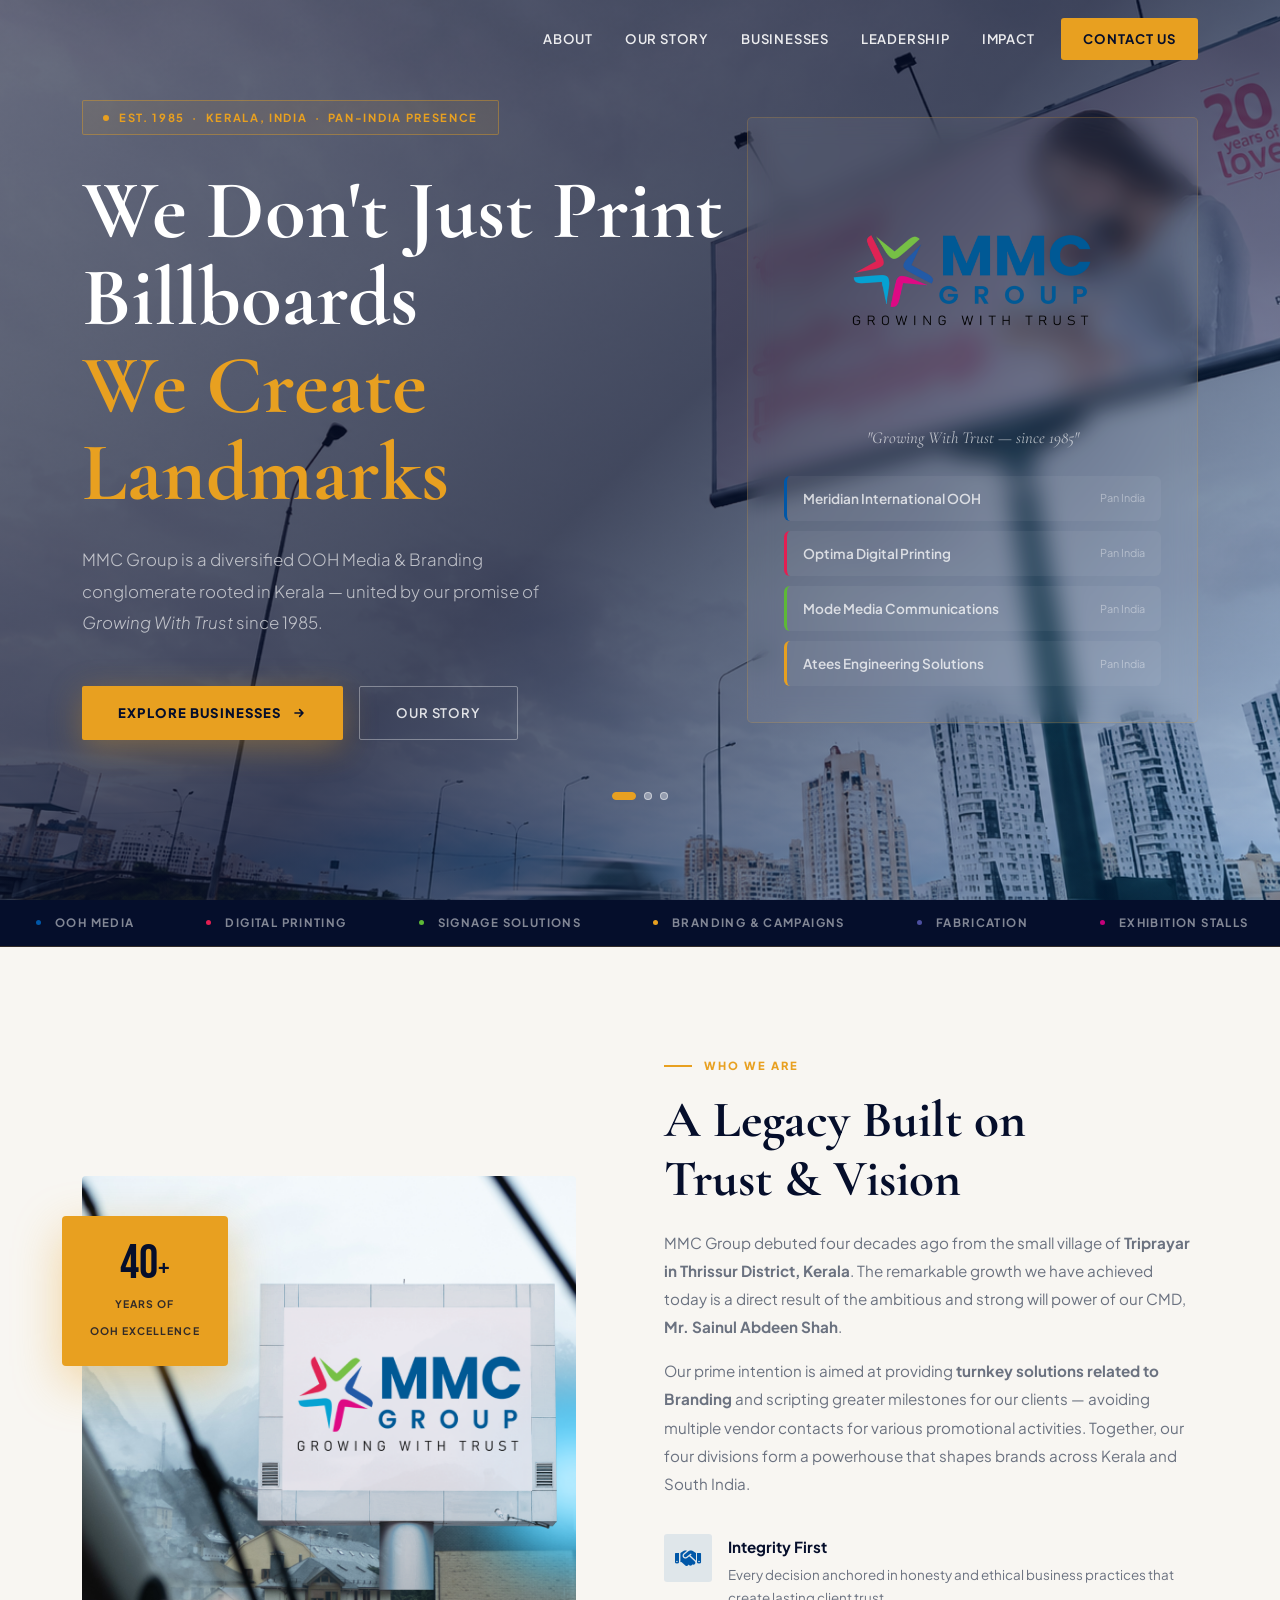
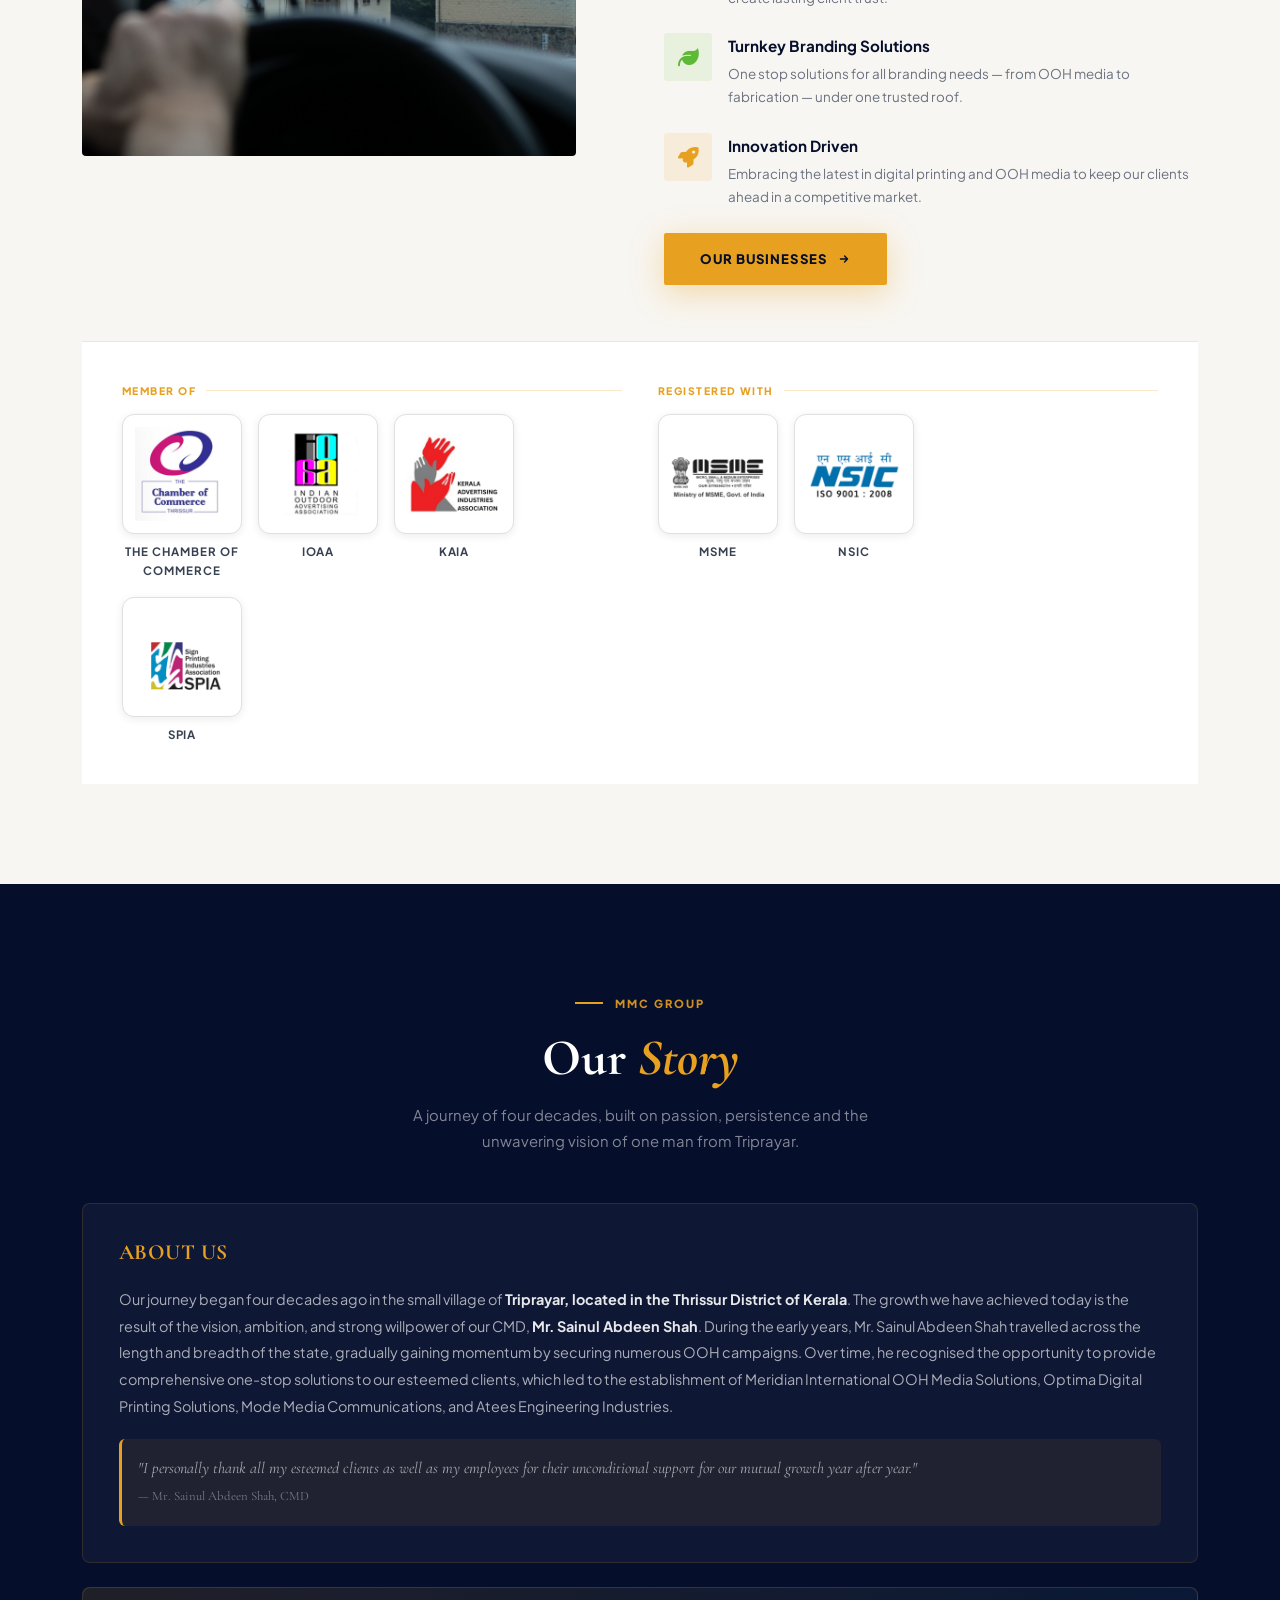
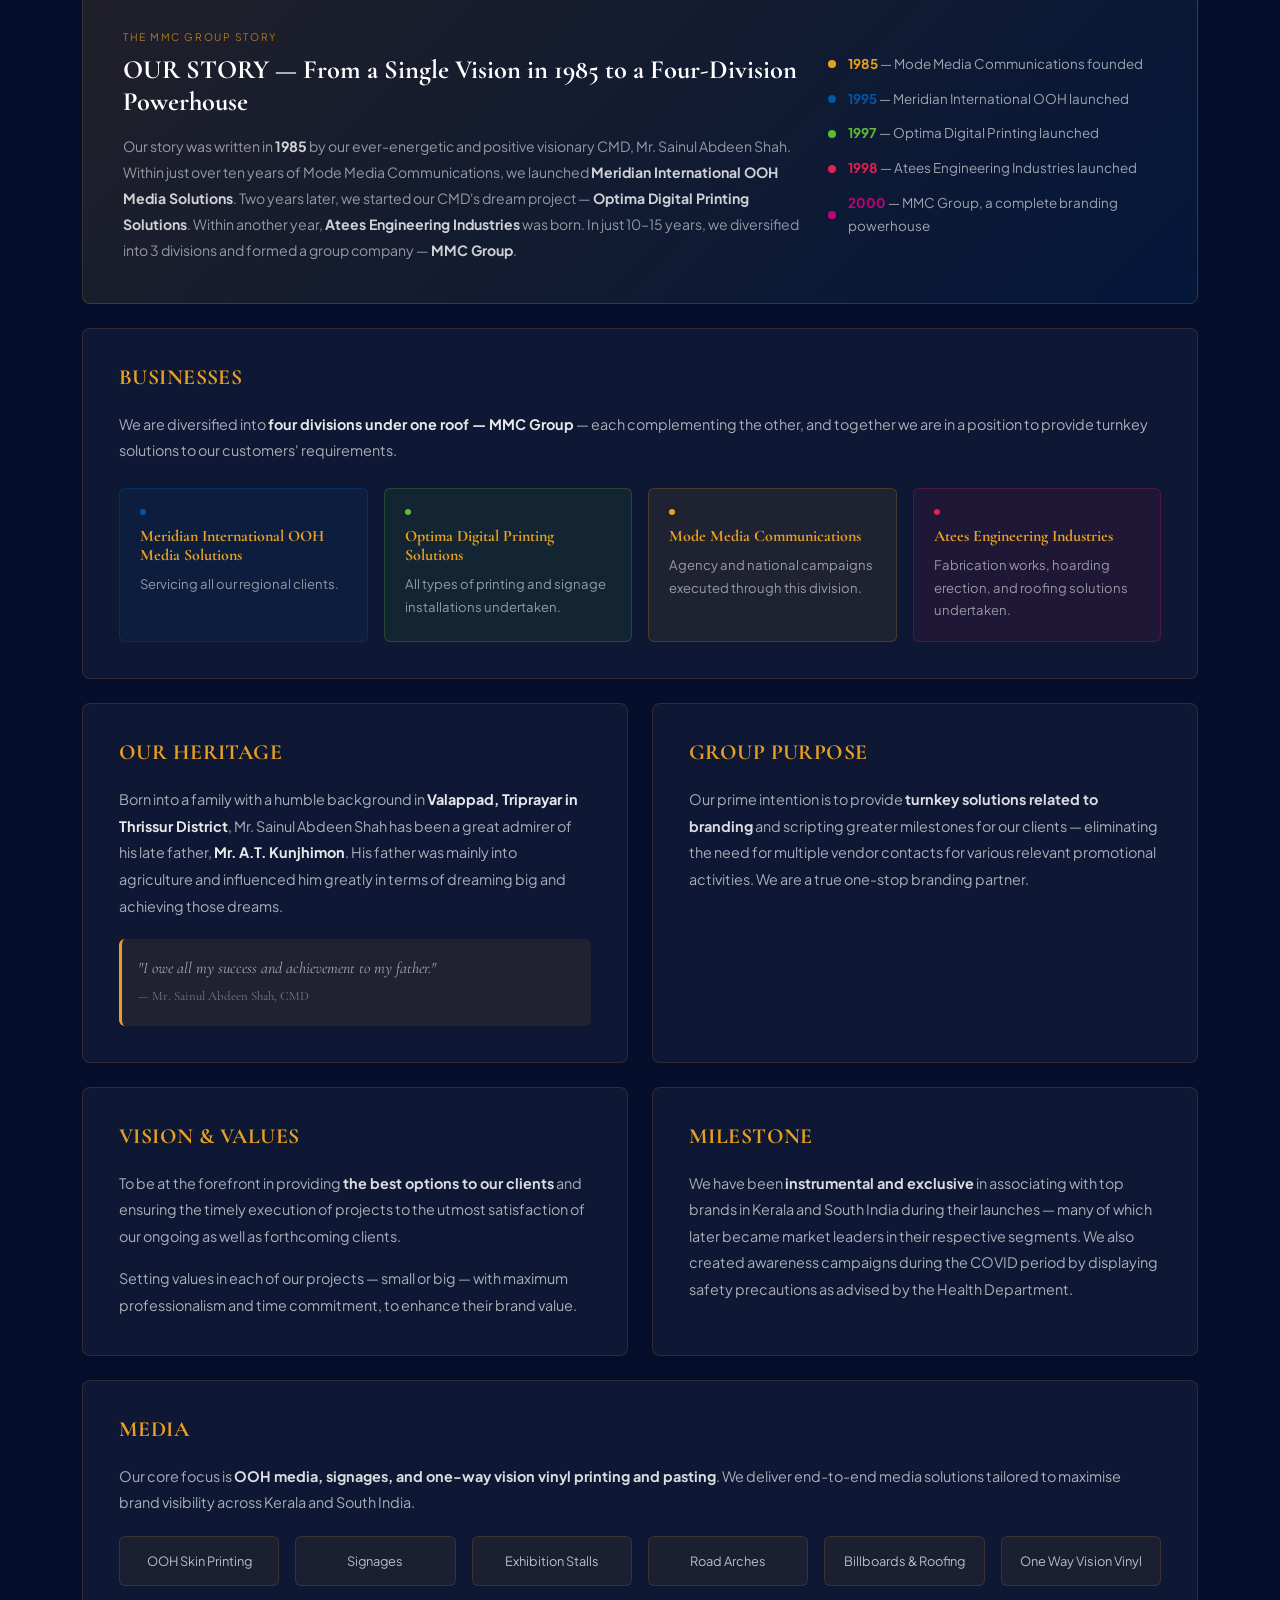
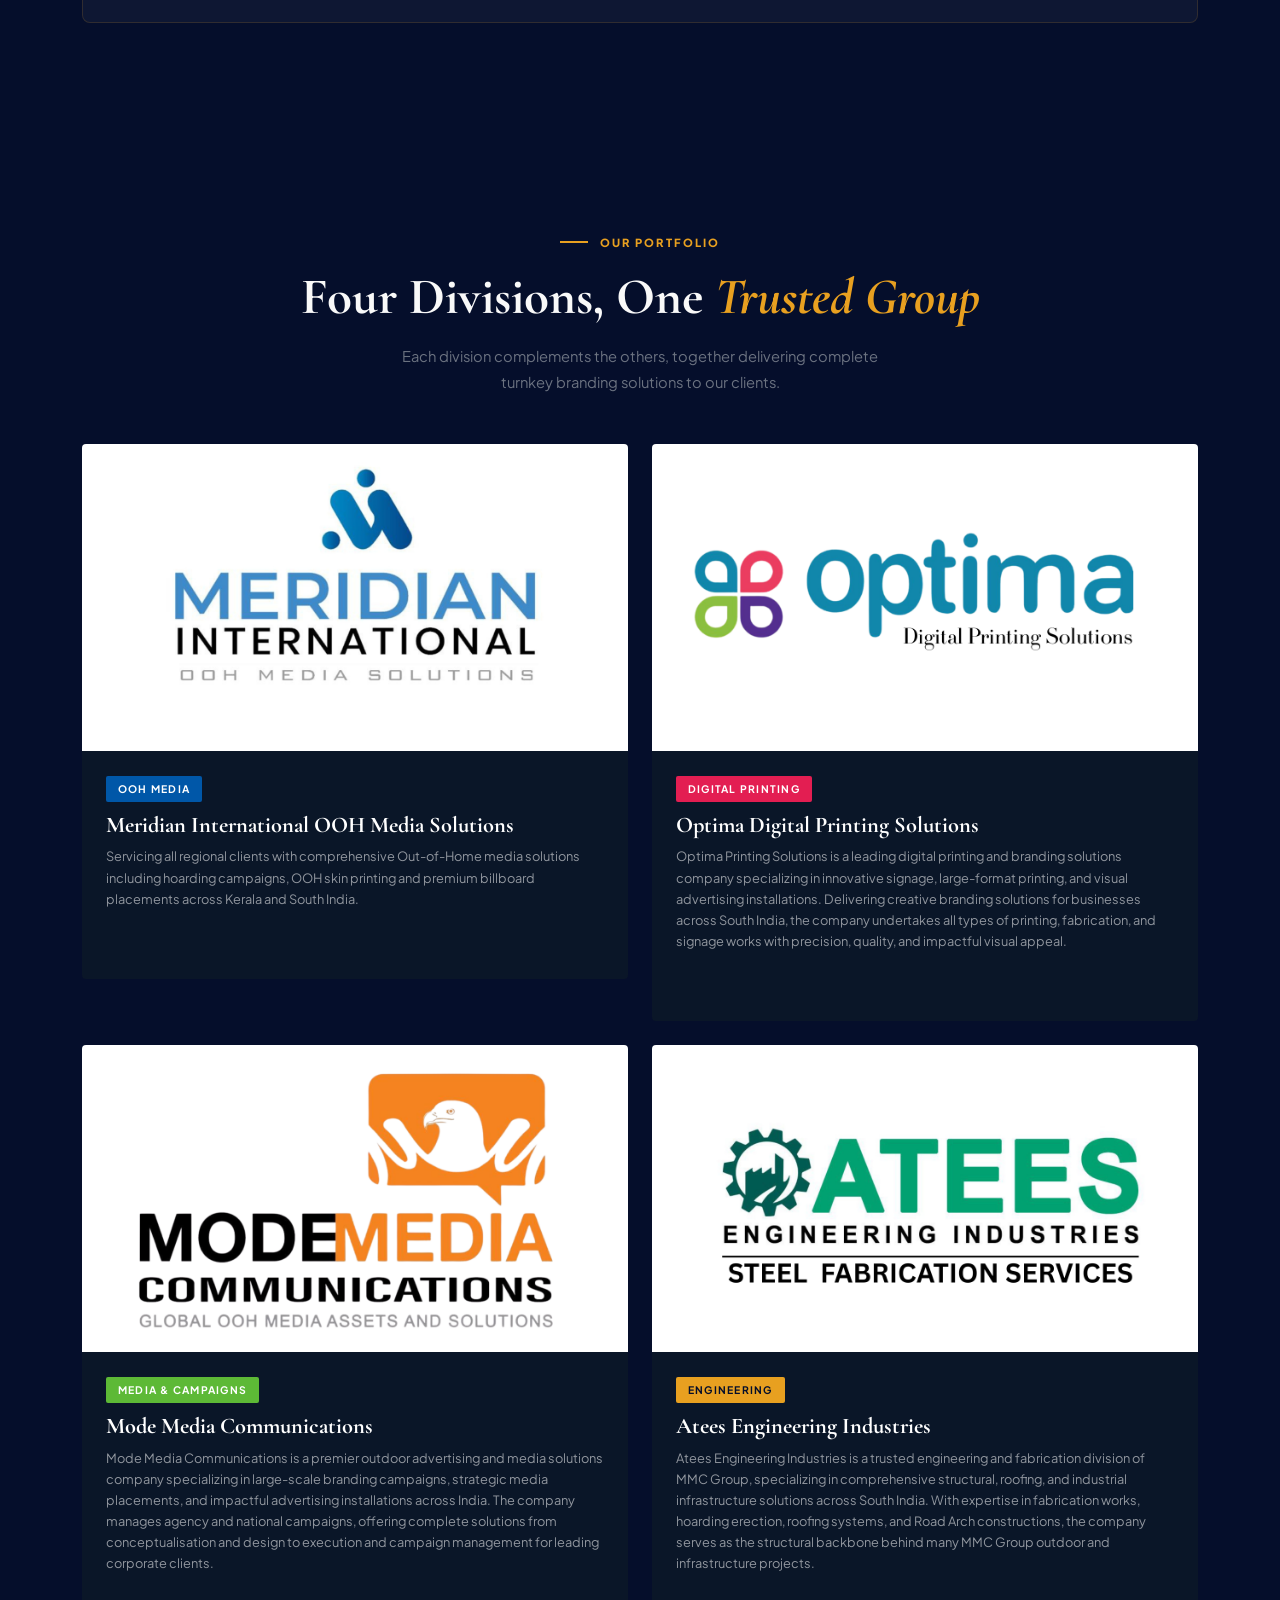
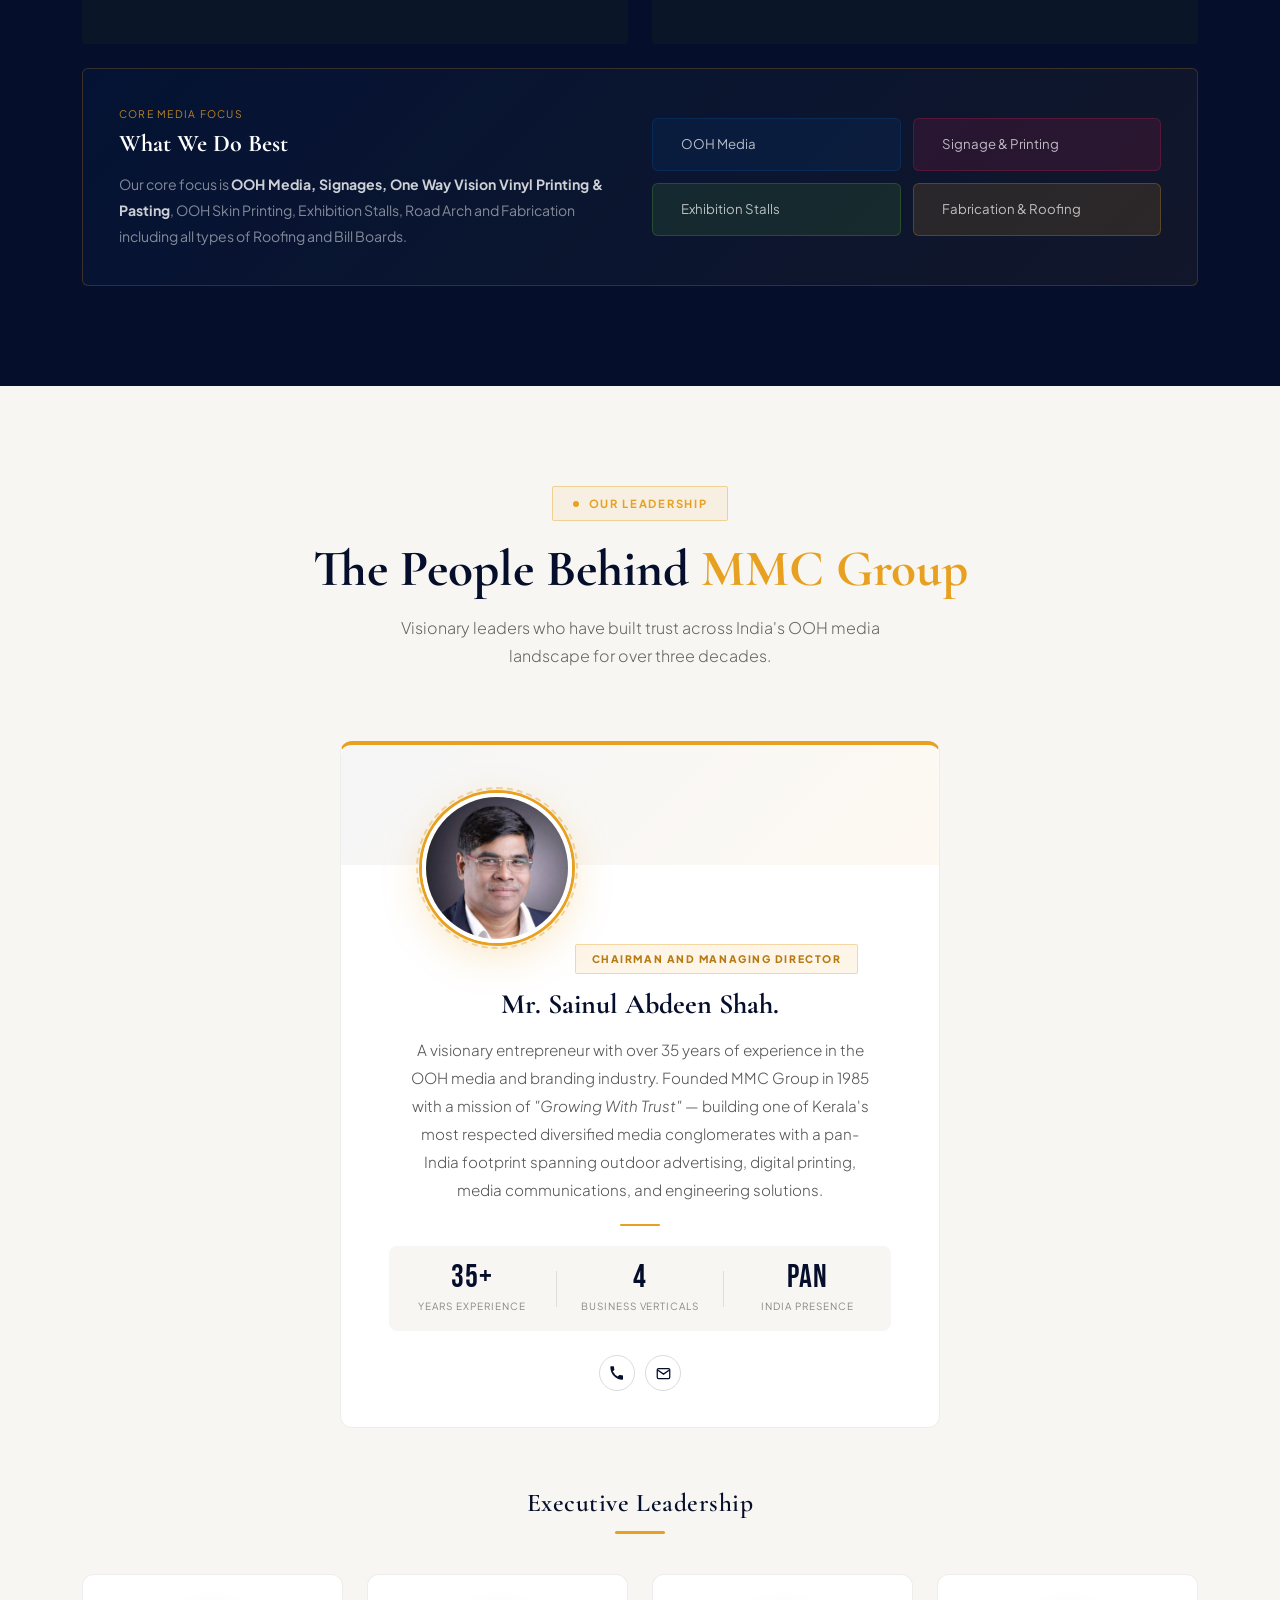
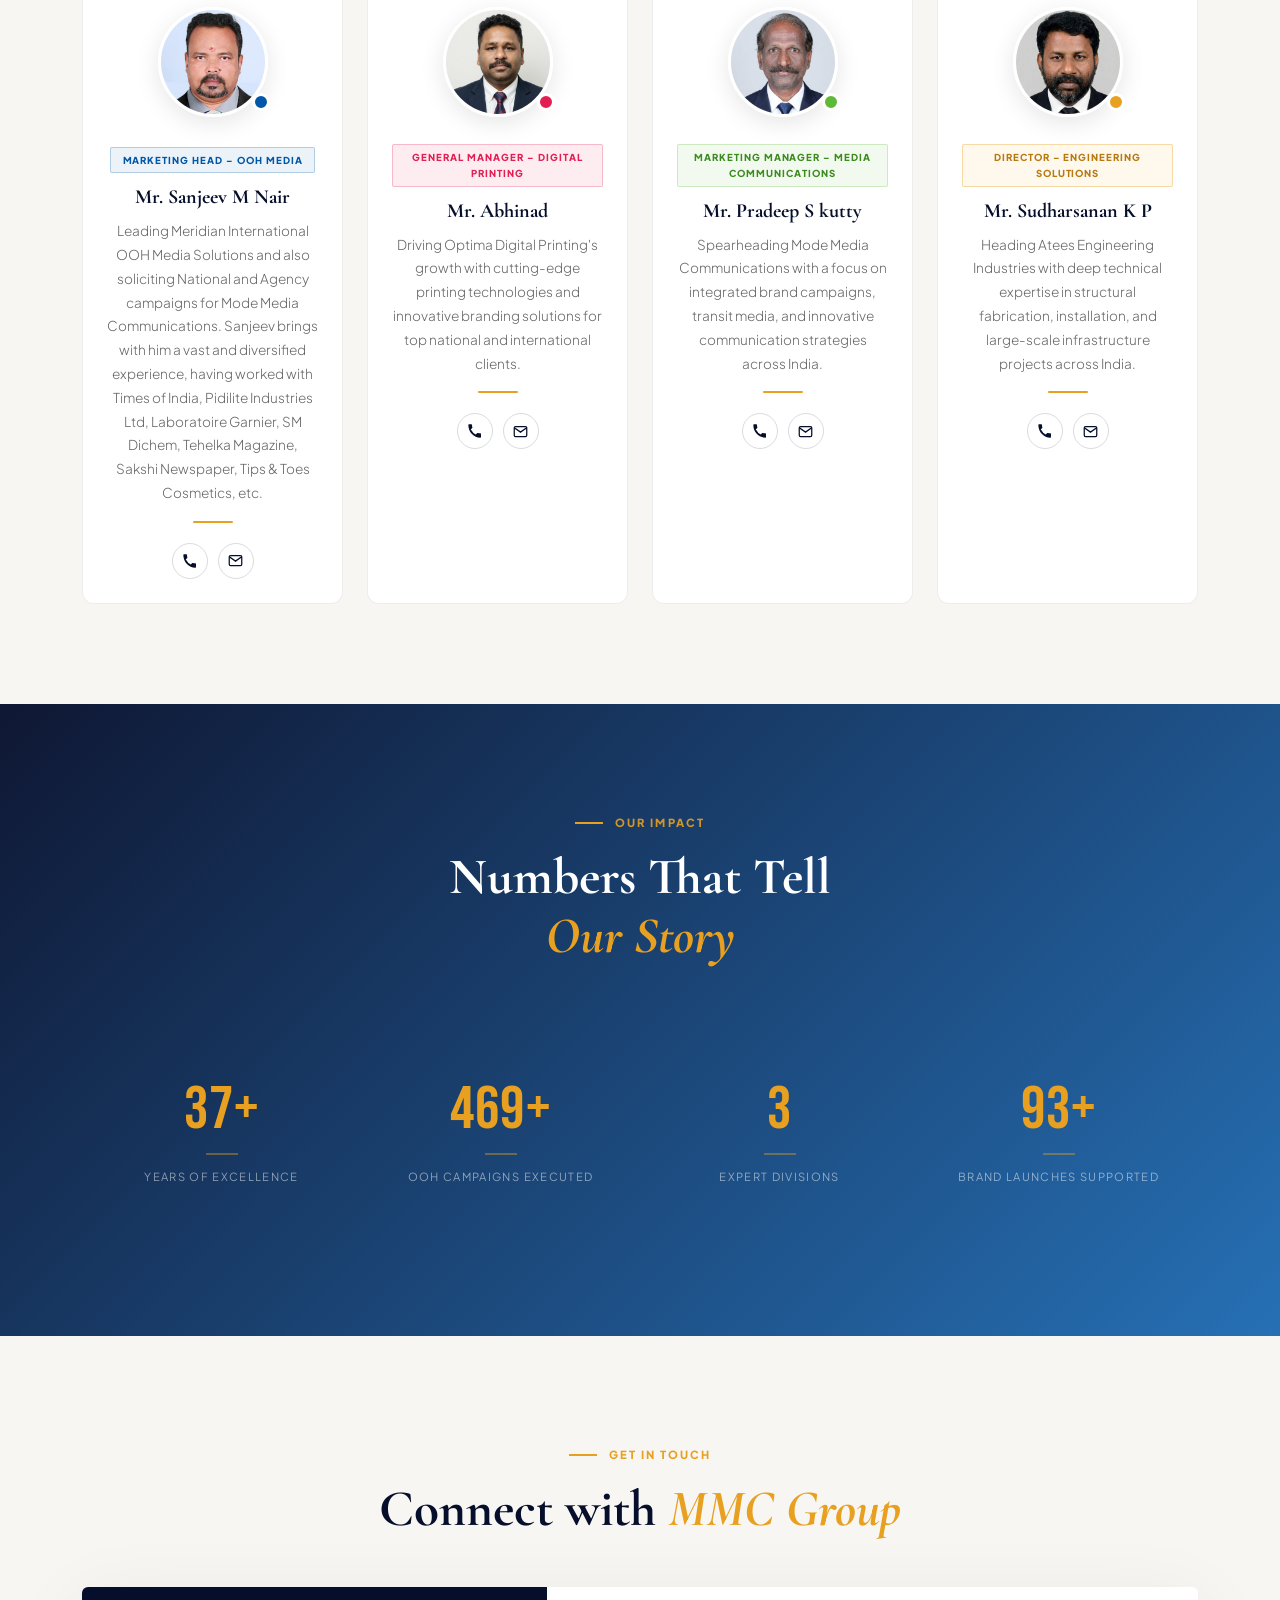
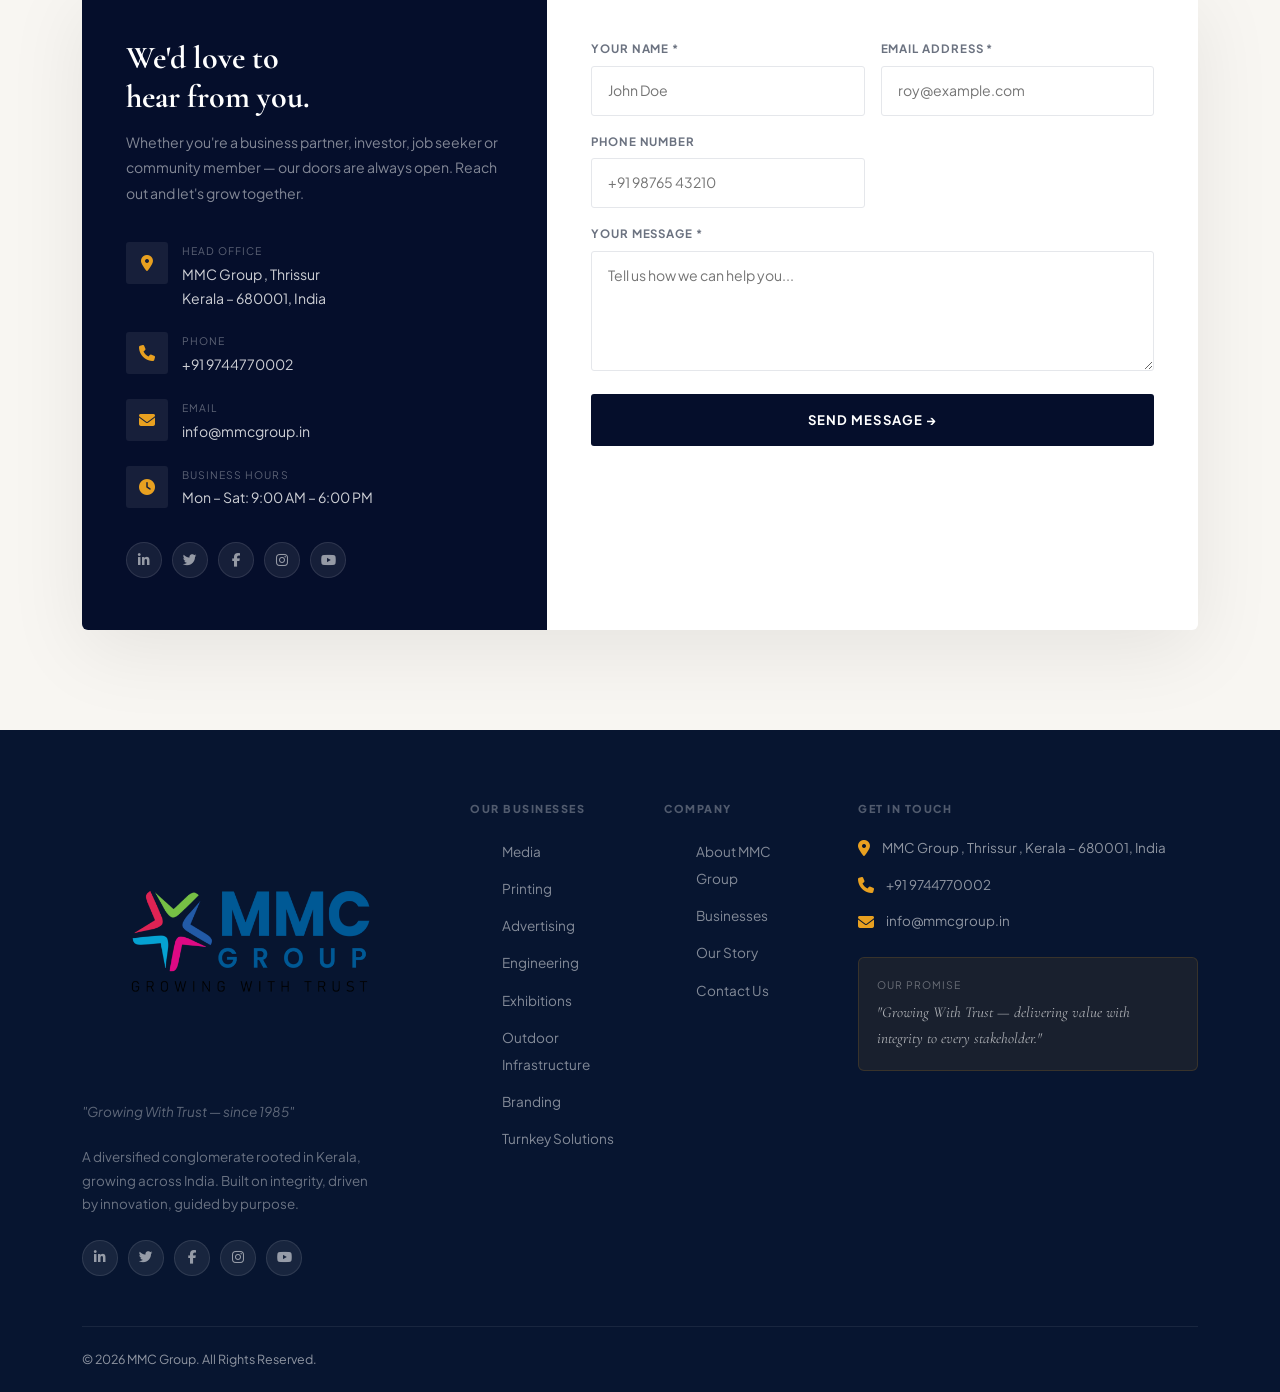
==== commit 7986bff6: "phone numbers updated" ====
--- a/index.html
+++ b/index.html
@@ -1154,10 +1154,10 @@
           </p>
           <div class="leader-divider"></div>
           <div class="leader-social">
-            <a href="#" class="social-btn" title="LinkedIn">
-              <svg width="15" height="15" viewBox="0 0 24 24" fill="currentColor">
-                <path d="M16 8a6 6 0 016 6v7h-4v-7a2 2 0 00-2-2 2 2 0 00-2 2v7h-4v-7a6 6 0 016-6zM2 9h4v12H2z" />
-                <circle cx="4" cy="4" r="2" />
+            <a href="tel:+91 97447 70009" class="social-btn" title="Call Us">
+              <svg width="16" height="16" viewBox="0 0 24 24" fill="currentColor">
+                <path
+                  d="M6.62 10.79a15.05 15.05 0 006.59 6.59l2.2-2.2a1 1 0 011-.24c1.12.37 2.33.57 3.59.57a1 1 0 011 1V21a1 1 0 01-1 1C10.3 22 2 13.7 2 3a1 1 0 011-1h3.5a1 1 0 011 1c0 1.26.2 2.47.57 3.59a1 1 0 01-.25 1l-2.2 2.2z" />
               </svg>
             </a>
             <a href="https://mail.google.com/mail/?view=cm&to=Sanjeev@meridianads.com" class="social-btn" title="Email"
@@ -1187,10 +1187,10 @@
           </p>
           <div class="leader-divider"></div>
           <div class="leader-social">
-            <a href="#" class="social-btn" title="LinkedIn">
-              <svg width="15" height="15" viewBox="0 0 24 24" fill="currentColor">
-                <path d="M16 8a6 6 0 016 6v7h-4v-7a2 2 0 00-2-2 2 2 0 00-2 2v7h-4v-7a6 6 0 016-6zM2 9h4v12H2z" />
-                <circle cx="4" cy="4" r="2" />
+            <a href="tel:+91 97447 70009" class="social-btn" title="Call Us">
+              <svg width="16" height="16" viewBox="0 0 24 24" fill="currentColor">
+                <path
+                  d="M6.62 10.79a15.05 15.05 0 006.59 6.59l2.2-2.2a1 1 0 011-.24c1.12.37 2.33.57 3.59.57a1 1 0 011 1V21a1 1 0 01-1 1C10.3 22 2 13.7 2 3a1 1 0 011-1h3.5a1 1 0 011 1c0 1.26.2 2.47.57 3.59a1 1 0 01-.25 1l-2.2 2.2z" />
               </svg>
             </a>
             <a href="https://mail.google.com/mail/?view=cm&to=abhinad@optimaprinters.com" class="social-btn"
@@ -1220,10 +1220,10 @@
           </p>
           <div class="leader-divider"></div>
           <div class="leader-social">
-            <a href="#" class="social-btn" title="LinkedIn">
-              <svg width="15" height="15" viewBox="0 0 24 24" fill="currentColor">
-                <path d="M16 8a6 6 0 016 6v7h-4v-7a2 2 0 00-2-2 2 2 0 00-2 2v7h-4v-7a6 6 0 016-6zM2 9h4v12H2z" />
-                <circle cx="4" cy="4" r="2" />
+            <a href="tel:+91 97447 70009" class="social-btn" title="Call Us">
+              <svg width="16" height="16" viewBox="0 0 24 24" fill="currentColor">
+                <path
+                  d="M6.62 10.79a15.05 15.05 0 006.59 6.59l2.2-2.2a1 1 0 011-.24c1.12.37 2.33.57 3.59.57a1 1 0 011 1V21a1 1 0 01-1 1C10.3 22 2 13.7 2 3a1 1 0 011-1h3.5a1 1 0 011 1c0 1.26.2 2.47.57 3.59a1 1 0 01-.25 1l-2.2 2.2z" />
               </svg>
             </a>
             <a href="https://mail.google.com/mail/?view=cm&to=Marketing@modemedia.in" class="social-btn" title="Email"
@@ -1253,10 +1253,11 @@
           </p>
           <div class="leader-divider"></div>
           <div class="leader-social">
-            <a href="#" class="social-btn" title="LinkedIn">
-              <svg width="15" height="15" viewBox="0 0 24 24" fill="currentColor">
-                <path d="M16 8a6 6 0 016 6v7h-4v-7a2 2 0 00-2-2 2 2 0 00-2 2v7h-4v-7a6 6 0 016-6zM2 9h4v12H2z" />
-                <circle cx="4" cy="4" r="2" />
+
+            <a href="tel:+91 9744770006" class="social-btn" title="Call Us">
+              <svg width="16" height="16" viewBox="0 0 24 24" fill="currentColor">
+                <path
+                  d="M6.62 10.79a15.05 15.05 0 006.59 6.59l2.2-2.2a1 1 0 011-.24c1.12.37 2.33.57 3.59.57a1 1 0 011 1V21a1 1 0 01-1 1C10.3 22 2 13.7 2 3a1 1 0 011-1h3.5a1 1 0 011 1c0 1.26.2 2.47.57 3.59a1 1 0 01-.25 1l-2.2 2.2z" />
               </svg>
             </a>
             <a href="https://mail.google.com/mail/?view=cm&to=sudhan@ateesindustries.com" class="social-btn"
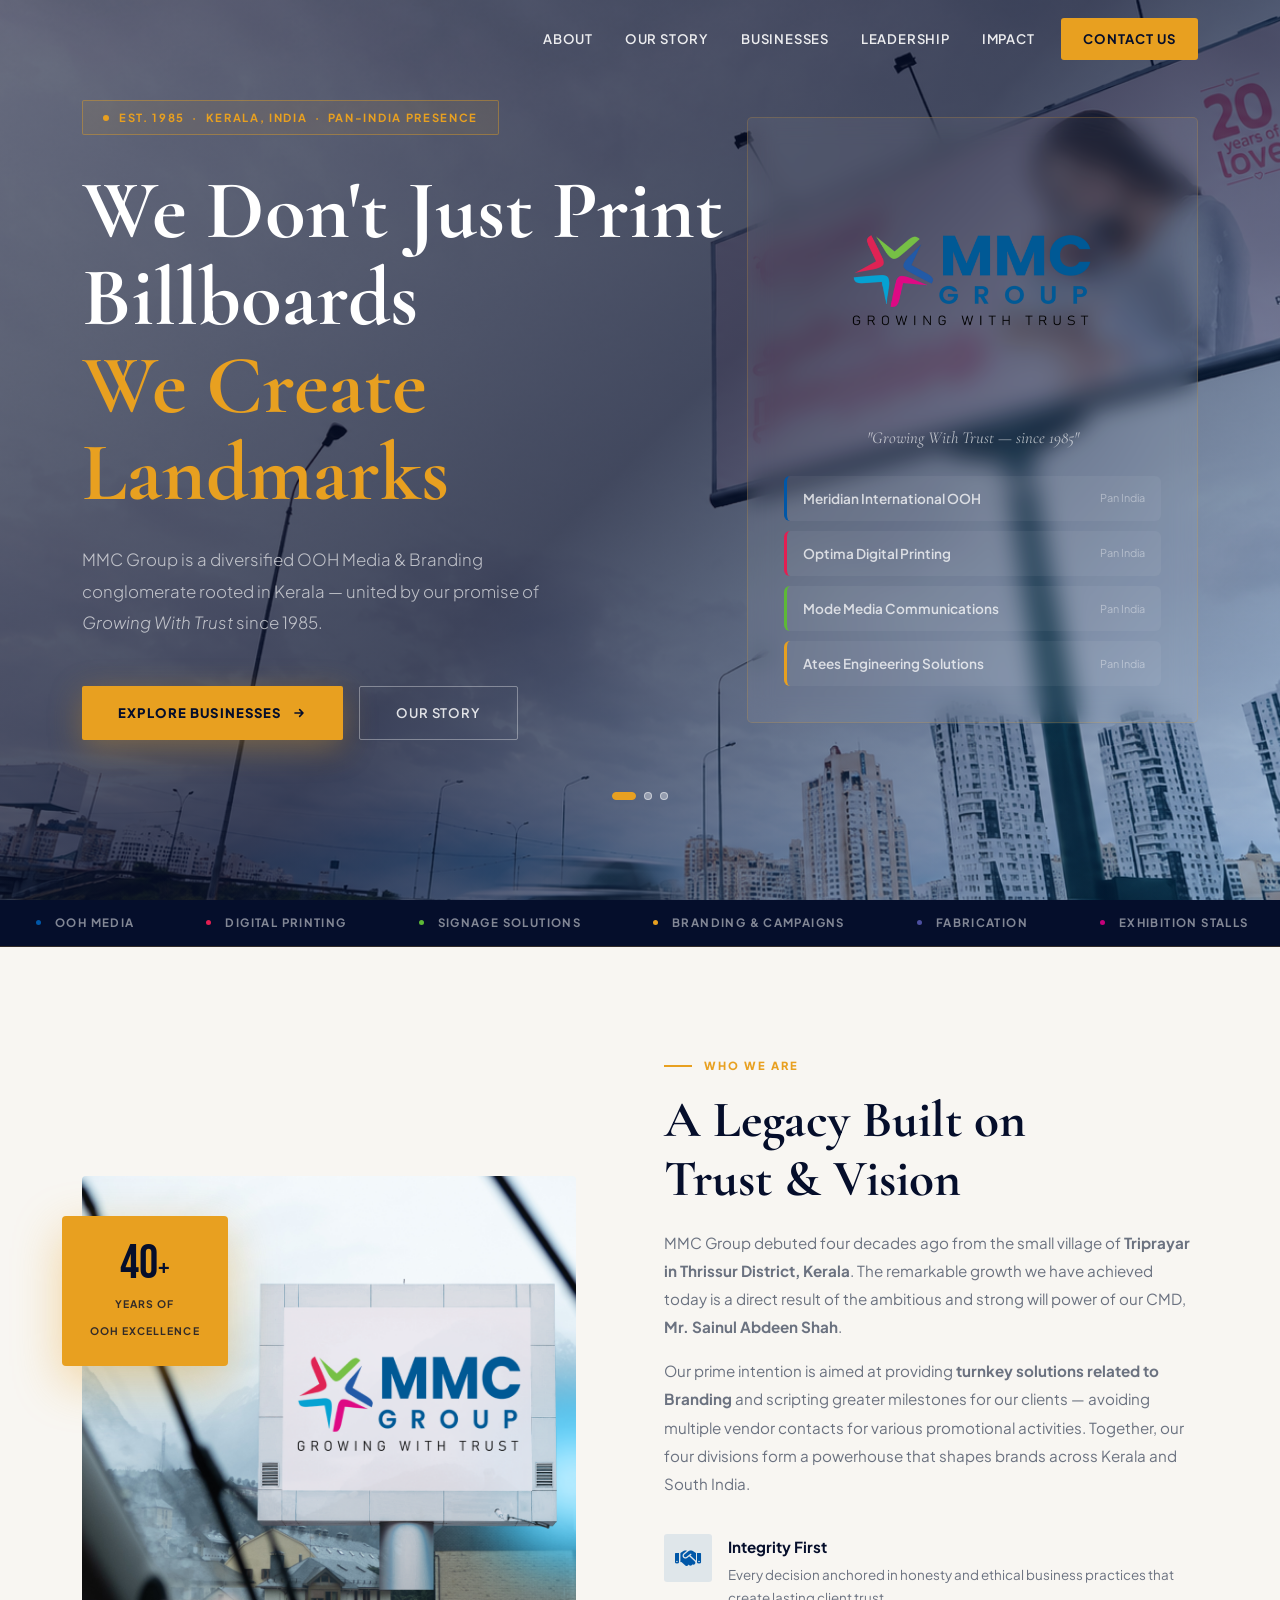
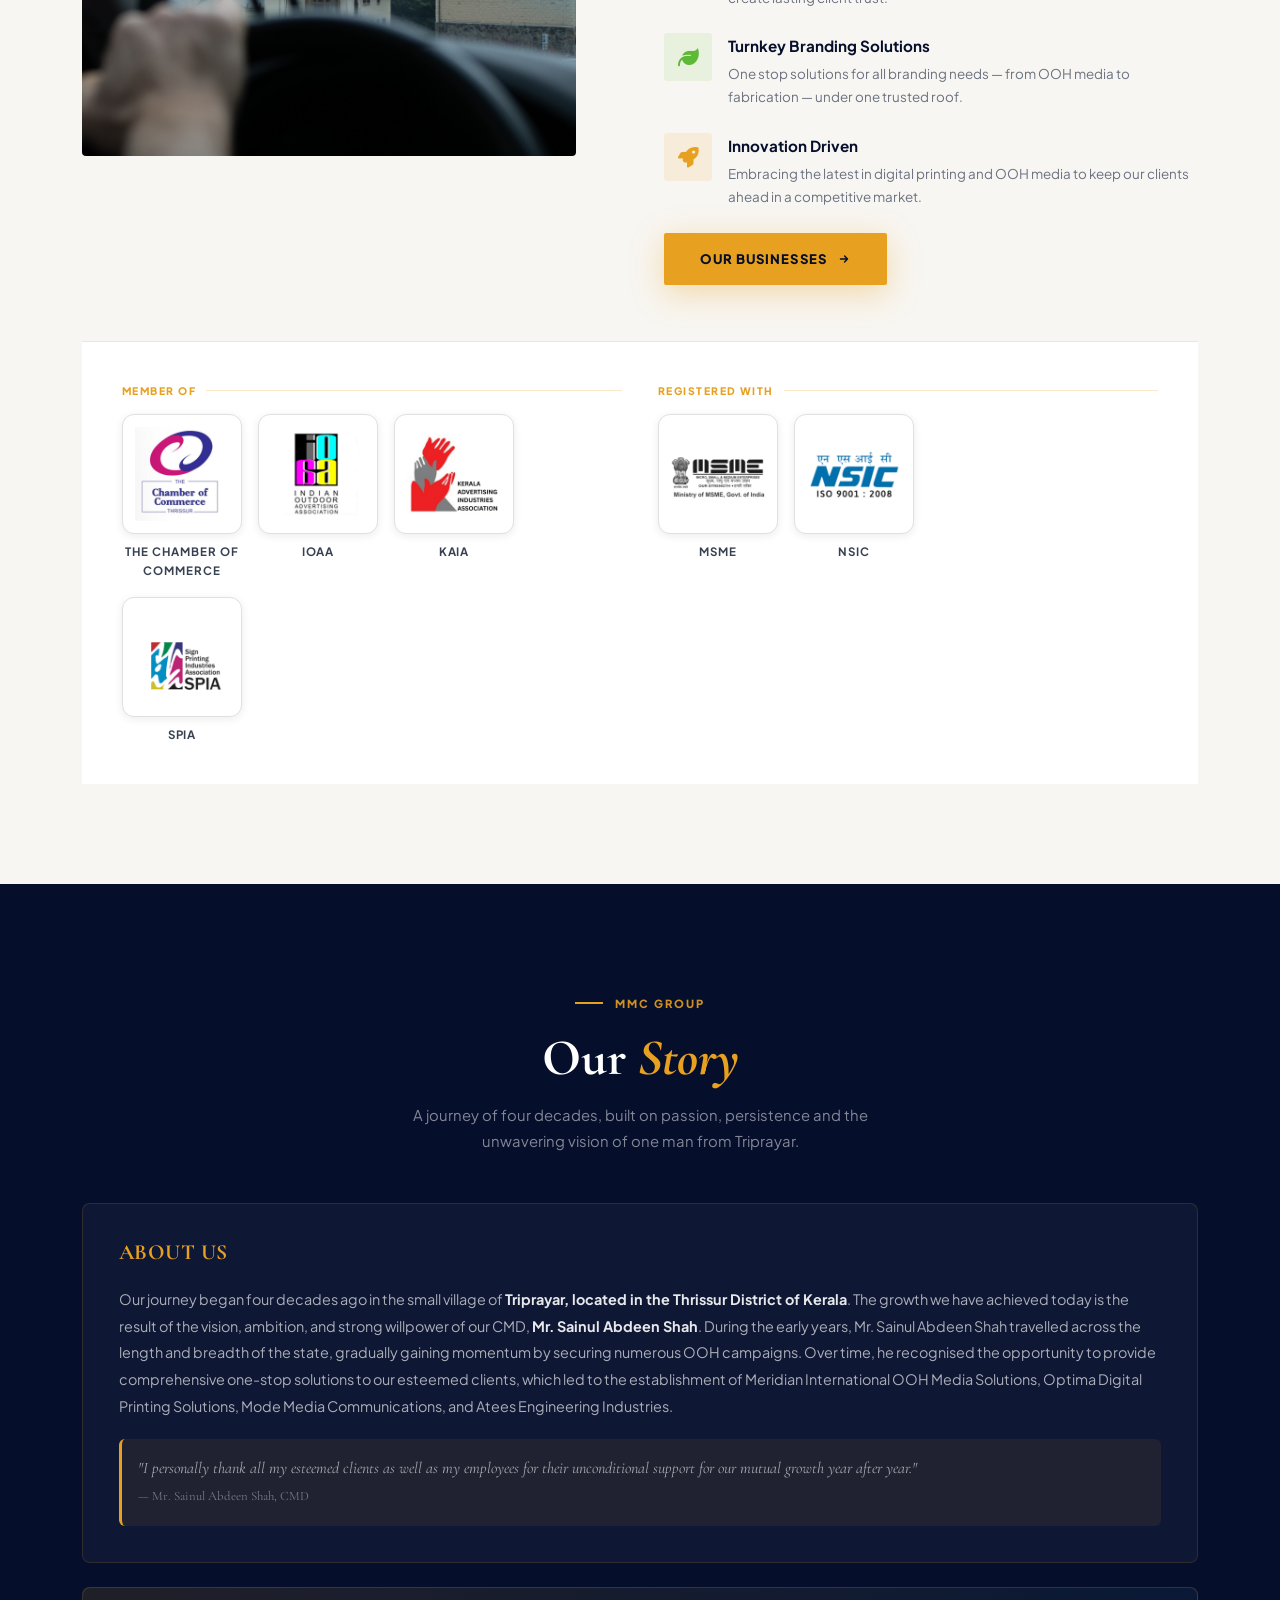
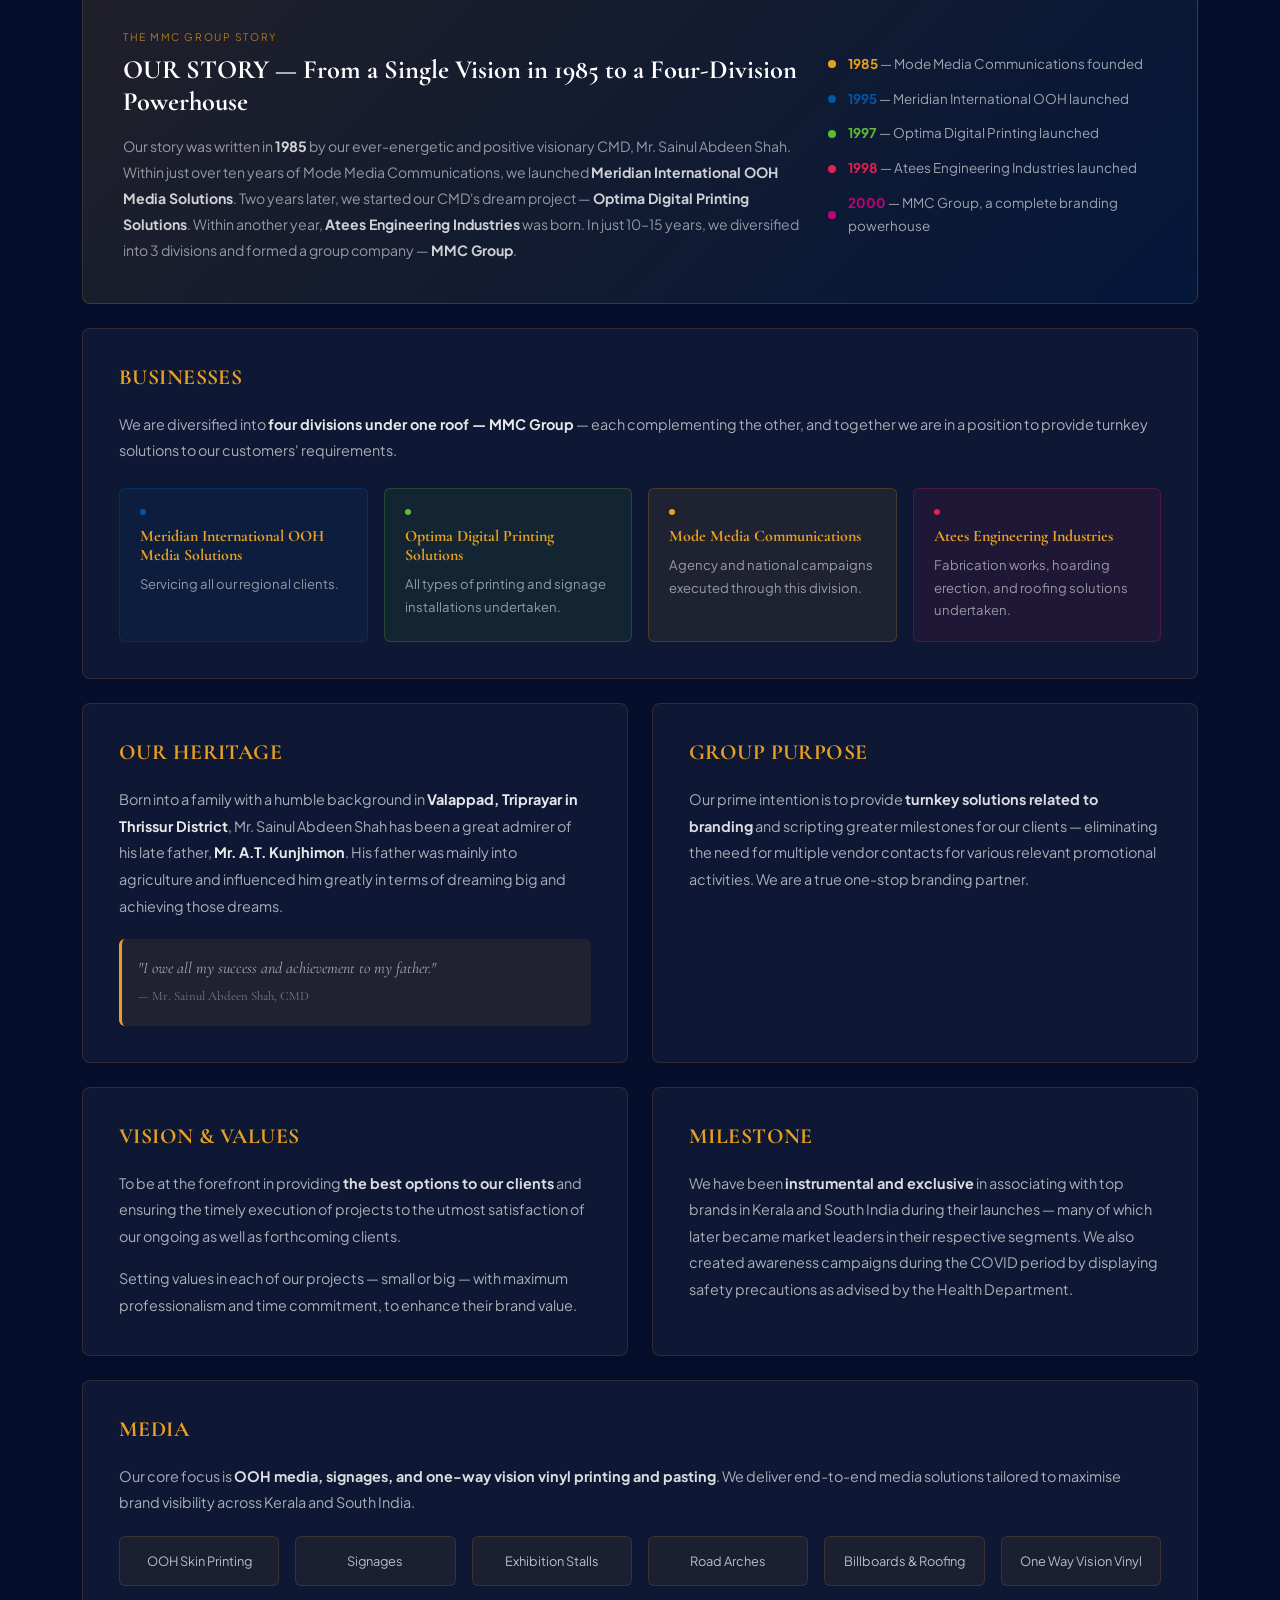
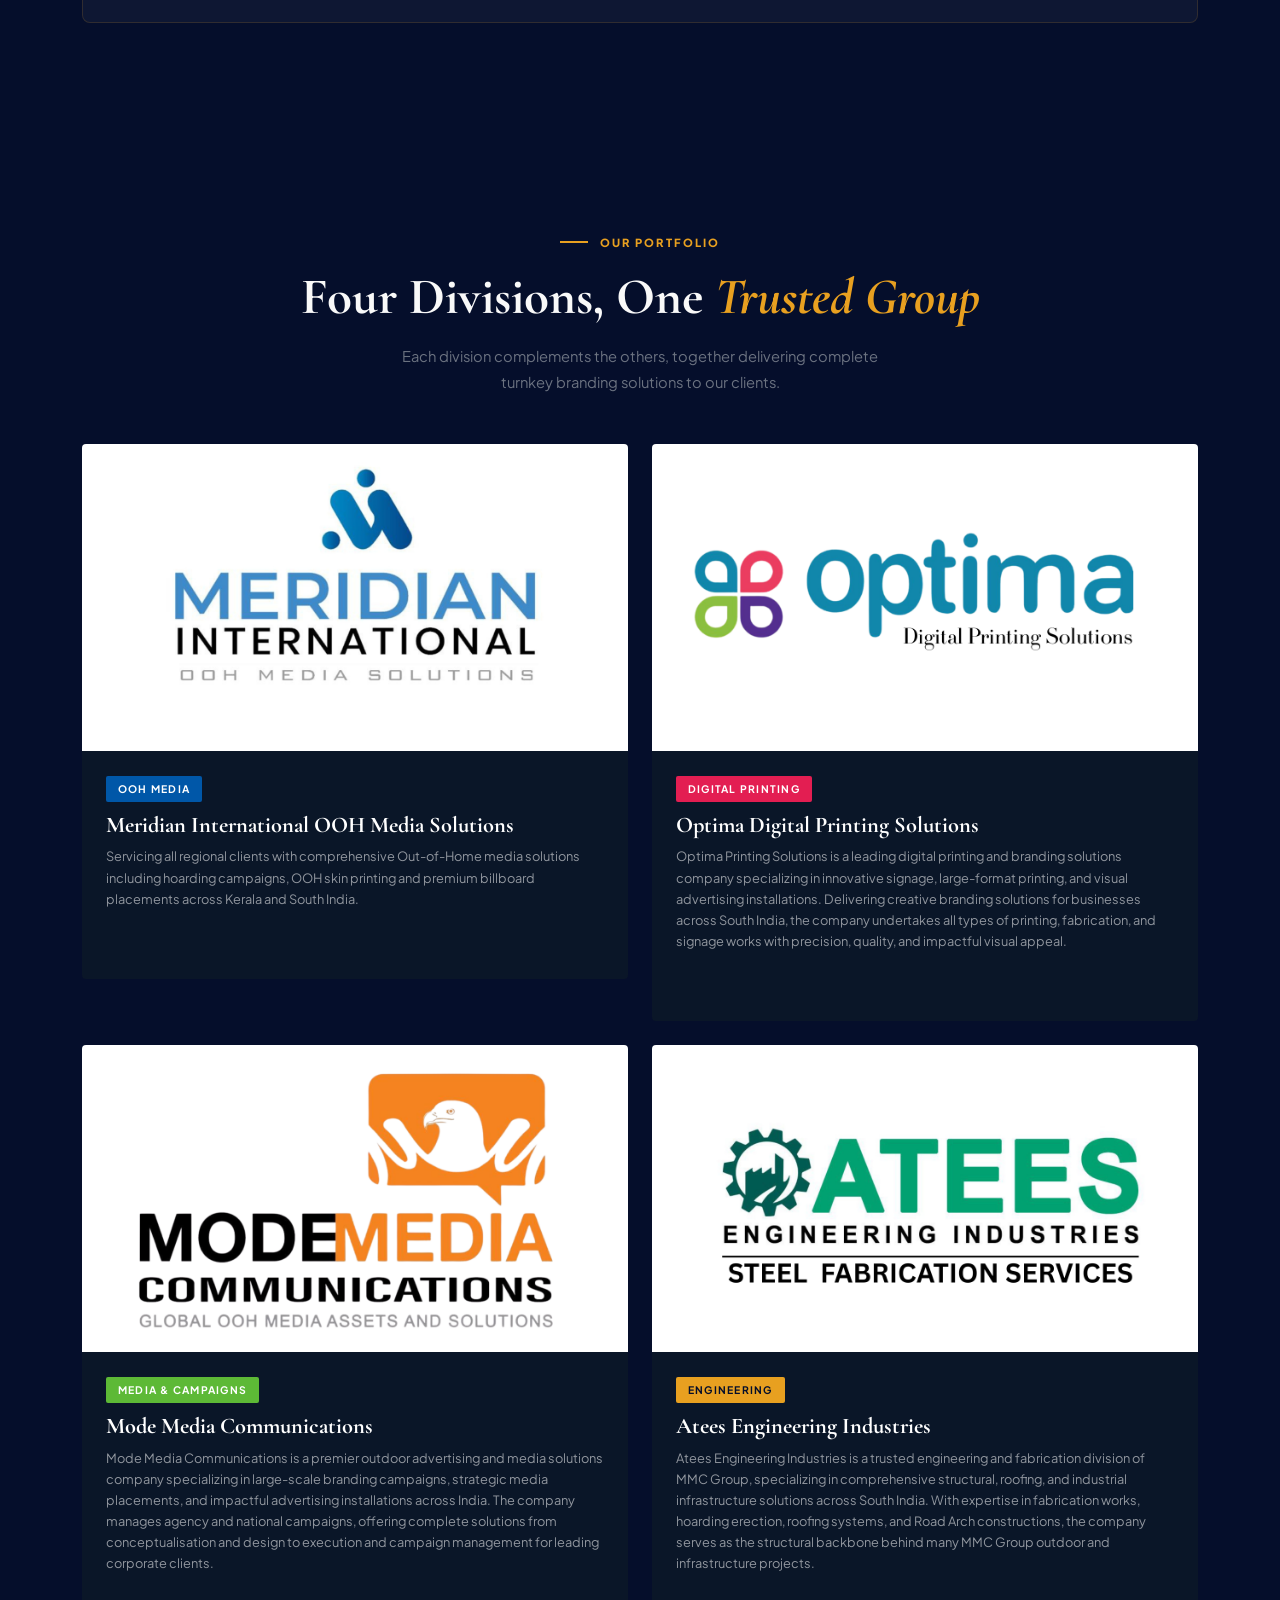
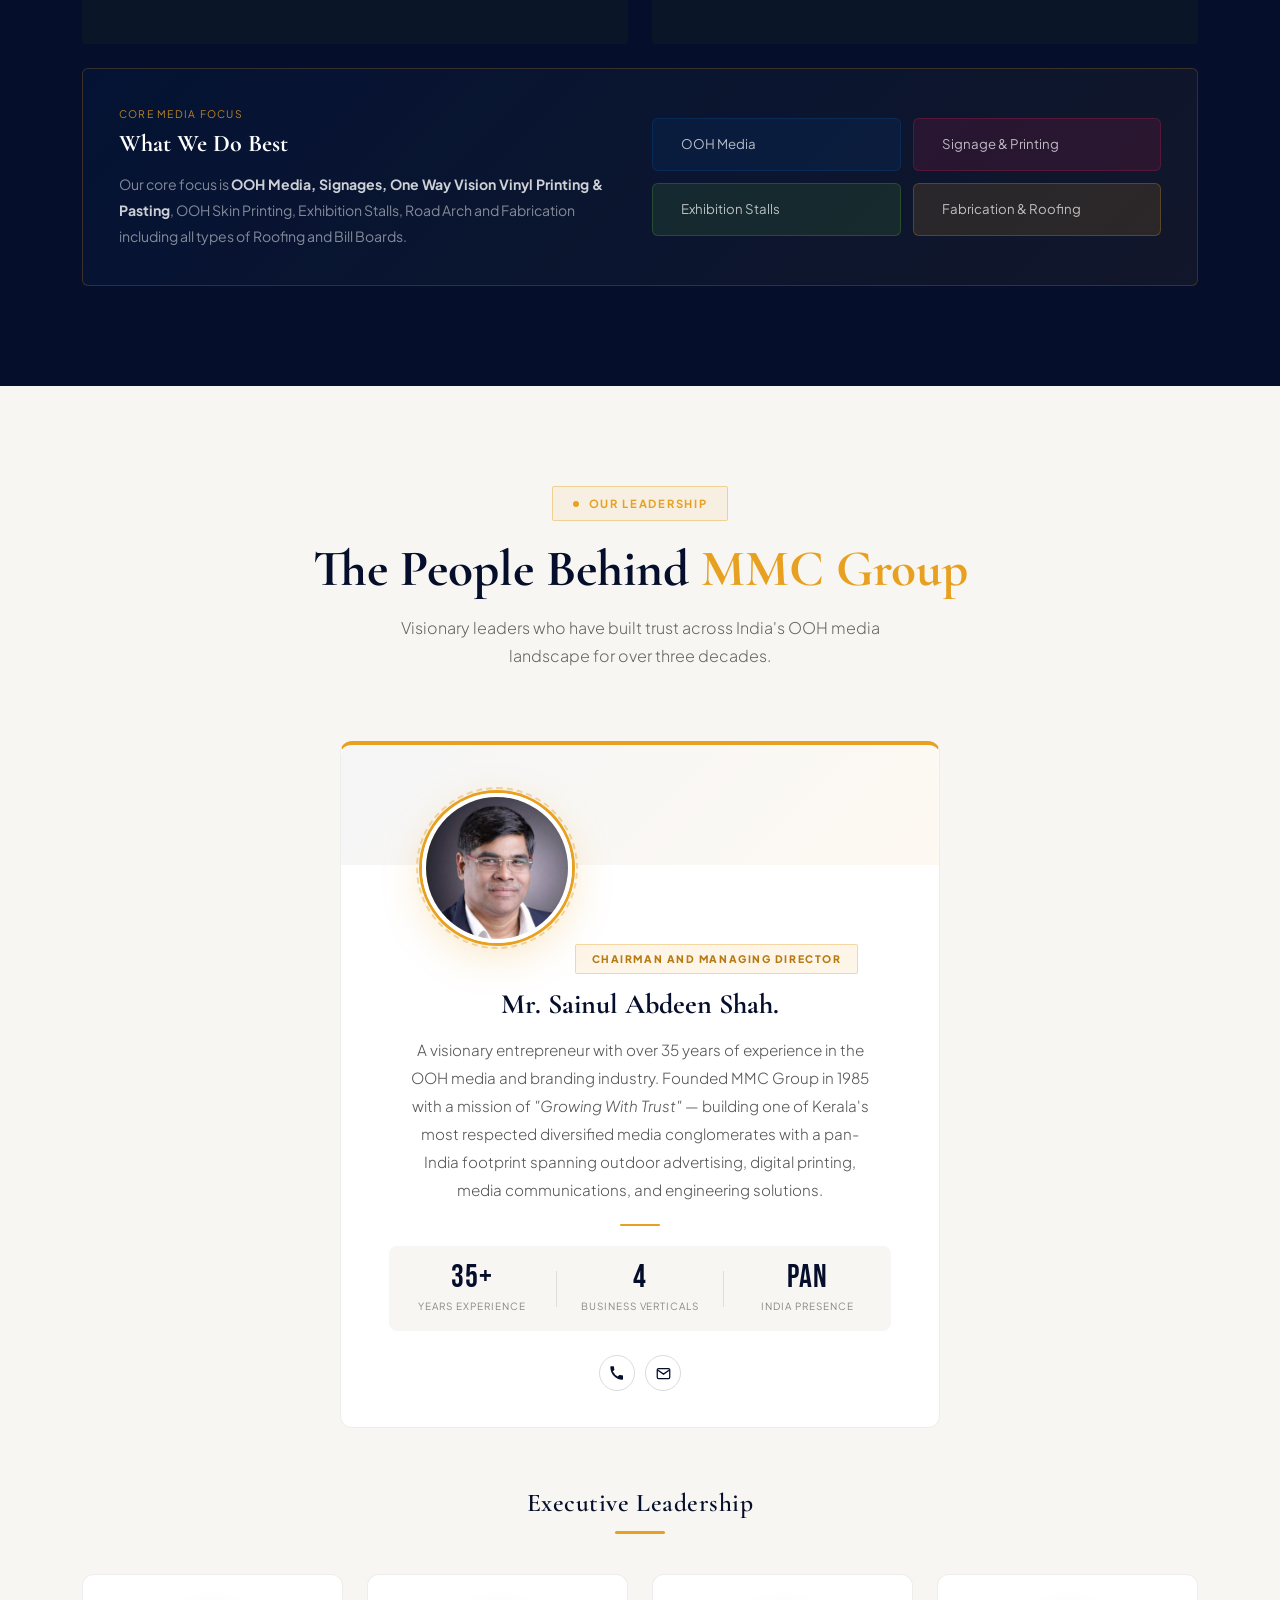
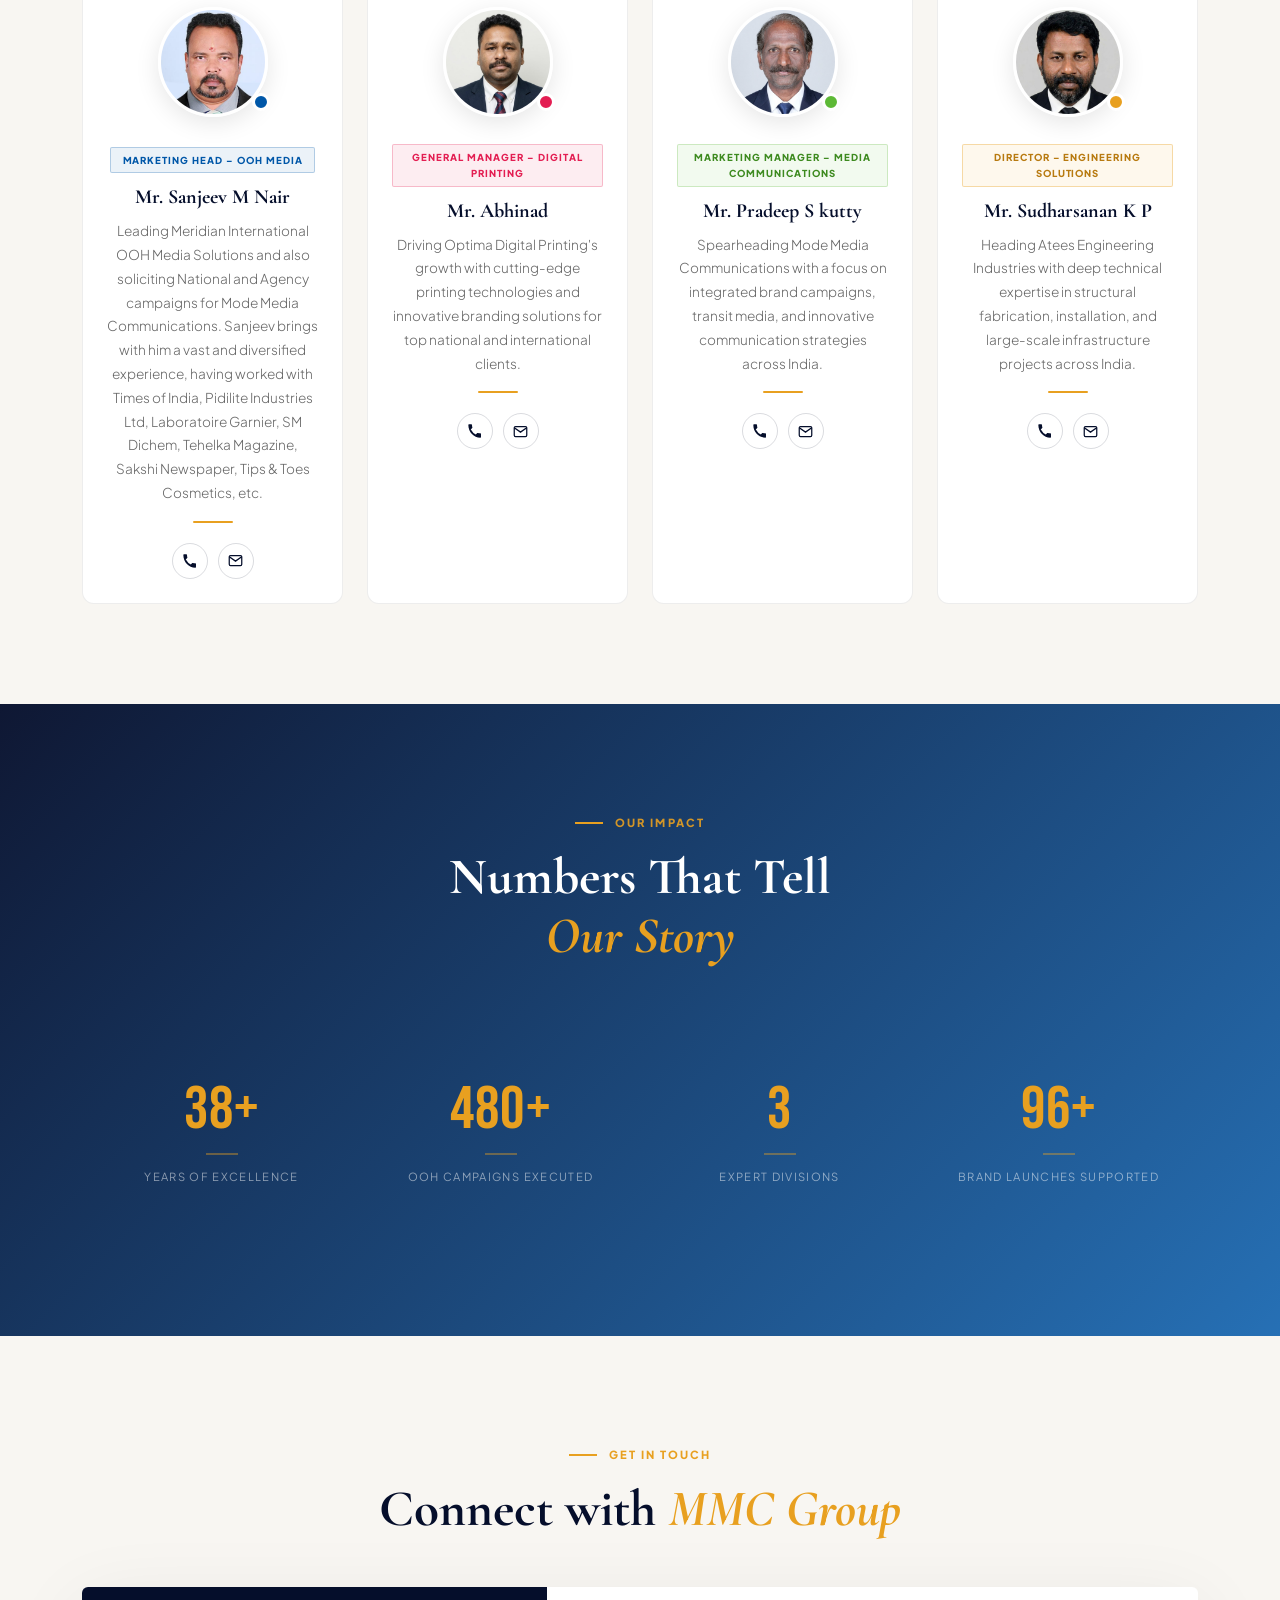
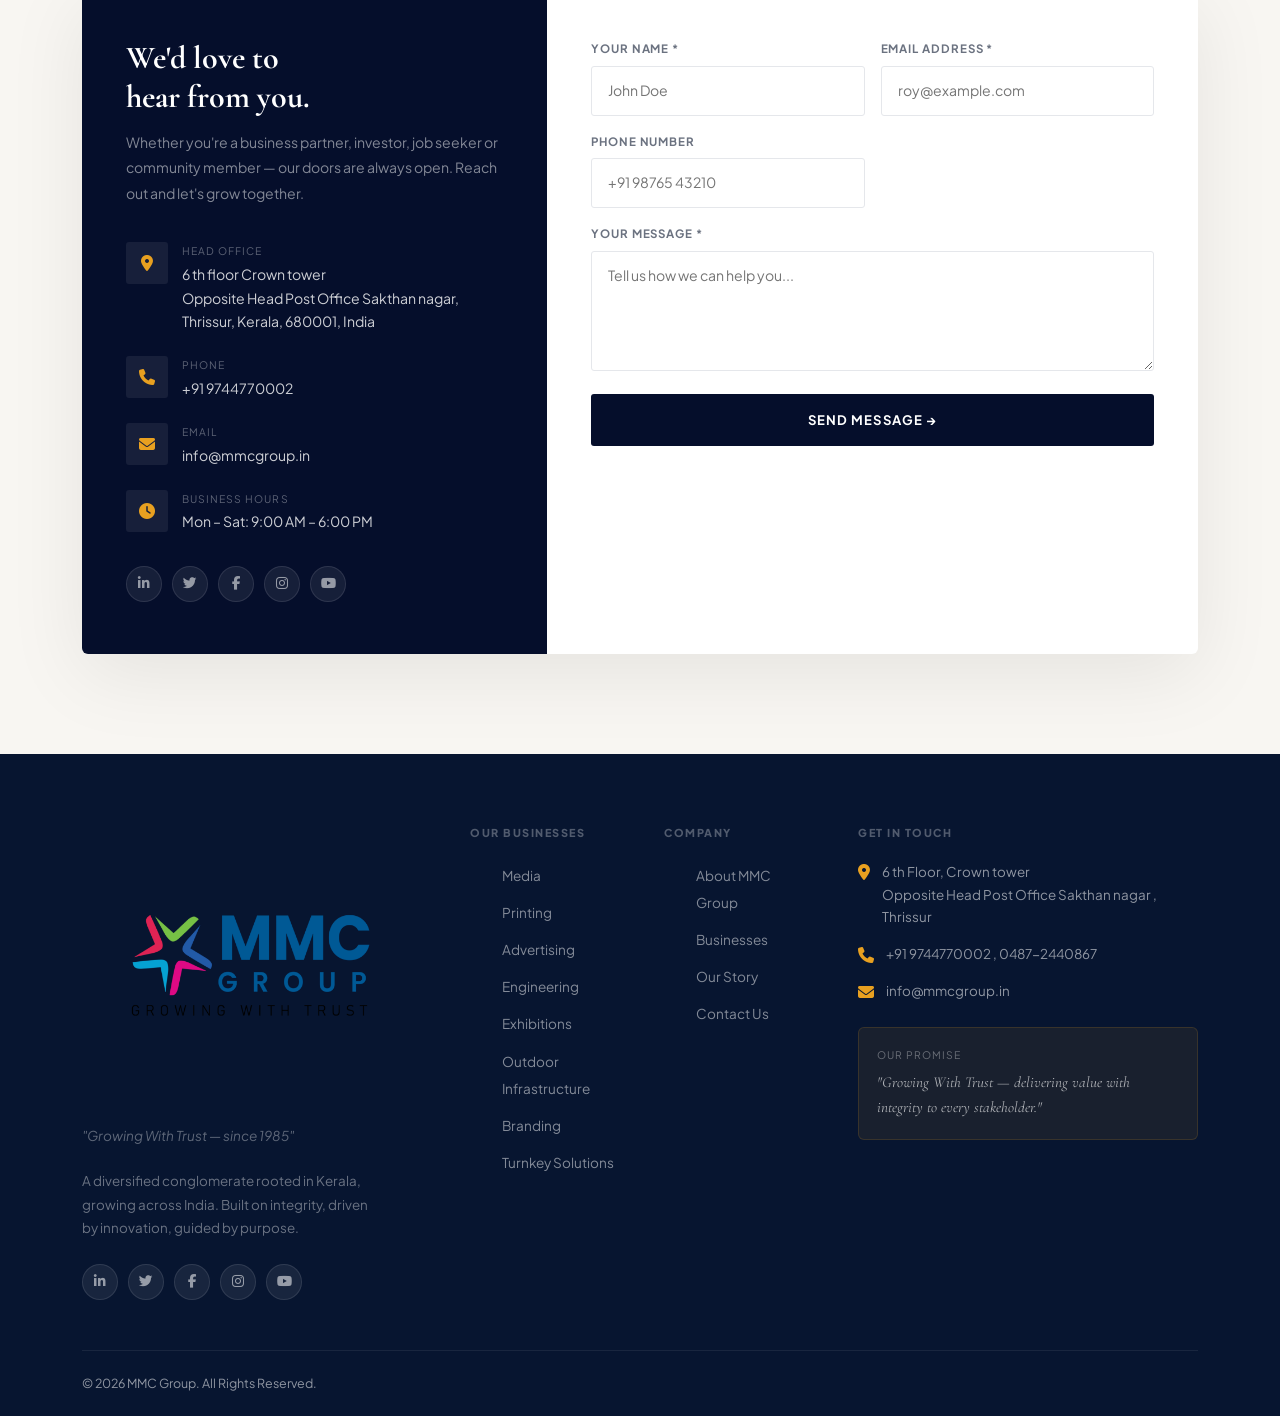
==== commit 059fac0b: "Images Updated" ====
--- a/index.html
+++ b/index.html
@@ -1154,7 +1154,7 @@
           </p>
           <div class="leader-divider"></div>
           <div class="leader-social">
-            <a href="tel:+91 97447 70009" class="social-btn" title="Call Us">
+            <a href="tel:+91 9744770002" class="social-btn" title="Call Us">
               <svg width="16" height="16" viewBox="0 0 24 24" fill="currentColor">
                 <path
                   d="M6.62 10.79a15.05 15.05 0 006.59 6.59l2.2-2.2a1 1 0 011-.24c1.12.37 2.33.57 3.59.57a1 1 0 011 1V21a1 1 0 01-1 1C10.3 22 2 13.7 2 3a1 1 0 011-1h3.5a1 1 0 011 1c0 1.26.2 2.47.57 3.59a1 1 0 01-.25 1l-2.2 2.2z" />
@@ -1187,7 +1187,7 @@
           </p>
           <div class="leader-divider"></div>
           <div class="leader-social">
-            <a href="tel:+91 97447 70009" class="social-btn" title="Call Us">
+            <a href="tel:+91 7034550007" class="social-btn" title="Call Us">
               <svg width="16" height="16" viewBox="0 0 24 24" fill="currentColor">
                 <path
                   d="M6.62 10.79a15.05 15.05 0 006.59 6.59l2.2-2.2a1 1 0 011-.24c1.12.37 2.33.57 3.59.57a1 1 0 011 1V21a1 1 0 01-1 1C10.3 22 2 13.7 2 3a1 1 0 011-1h3.5a1 1 0 011 1c0 1.26.2 2.47.57 3.59a1 1 0 01-.25 1l-2.2 2.2z" />
@@ -1220,13 +1220,13 @@
           </p>
           <div class="leader-divider"></div>
           <div class="leader-social">
-            <a href="tel:+91 97447 70009" class="social-btn" title="Call Us">
+            <a href="tel:+91 7034550002" class="social-btn" title="Call Us">
               <svg width="16" height="16" viewBox="0 0 24 24" fill="currentColor">
                 <path
                   d="M6.62 10.79a15.05 15.05 0 006.59 6.59l2.2-2.2a1 1 0 011-.24c1.12.37 2.33.57 3.59.57a1 1 0 011 1V21a1 1 0 01-1 1C10.3 22 2 13.7 2 3a1 1 0 011-1h3.5a1 1 0 011 1c0 1.26.2 2.47.57 3.59a1 1 0 01-.25 1l-2.2 2.2z" />
               </svg>
             </a>
-            <a href="https://mail.google.com/mail/?view=cm&to=Marketing@modemedia.in" class="social-btn" title="Email"
+            <a href="https://mail.google.com/mail/?view=cm&to=Pradeep@modemedia.in.in" class="social-btn" title="Email"
               target="_blank" rel="noopener noreferrer">
               <svg width="15" height="15" viewBox="0 0 24 24" fill="none" stroke="currentColor" stroke-width="2">
                 <path d="M4 4h16c1.1 0 2 .9 2 2v12c0 1.1-.9 2-2 2H4c-1.1 0-2-.9-2-2V6c0-1.1.9-2 2-2z" />
@@ -1340,7 +1340,10 @@
                 <div class="cinfo-icon"><i class="fas fa-map-marker-alt" style="color:#E8A020;"></i></div>
                 <div>
                   <div class="cinfo-lbl">Head Office</div>
-                  <div class="cinfo-val">MMC Group , Thrissur<br>Kerala – 680001, India</div>
+                  <div class="cinfo-val">6 th floor
+                    Crown tower <br>Opposite Head Post Office
+                    Sakthan nagar,
+                    Thrissur, Kerala, 680001, India</div>
                 </div>
               </div>
               <div class="cinfo-row">
@@ -1460,11 +1463,12 @@
           <div style="display:flex;flex-direction:column;gap:14px;">
             <div style="display:flex;gap:12px;align-items:flex-start;">
               <i class="fas fa-map-marker-alt" style="color:#E8A020;margin-top:3px;flex-shrink:0;"></i>
-              <span style="font-size:.84rem;">MMC Group , Thrissur , Kerala – 680001, India</span>
+              <span style="font-size:.84rem;">6 th Floor, Crown tower <br>
+                Opposite Head Post Office Sakthan nagar , Thrissur</span>
             </div>
             <div style="display:flex;gap:12px;align-items:center;">
               <i class="fas fa-phone" style="color:#E8A020;flex-shrink:0;"></i>
-              <a href="tel:+91 9744770002" style="font-size:.84rem;color:rgba(255,255,255,.55);">+91 9744770002</a>
+              <a href="tel:+91 9744770002" style="font-size:.84rem;color:rgba(255,255,255,.55);">+91 9744770002 , 0487-2440867 </a>
             </div>
             <div style="display:flex;gap:12px;align-items:center;">
               <i class="fas fa-envelope" style="color:#E8A020;flex-shrink:0;"></i>
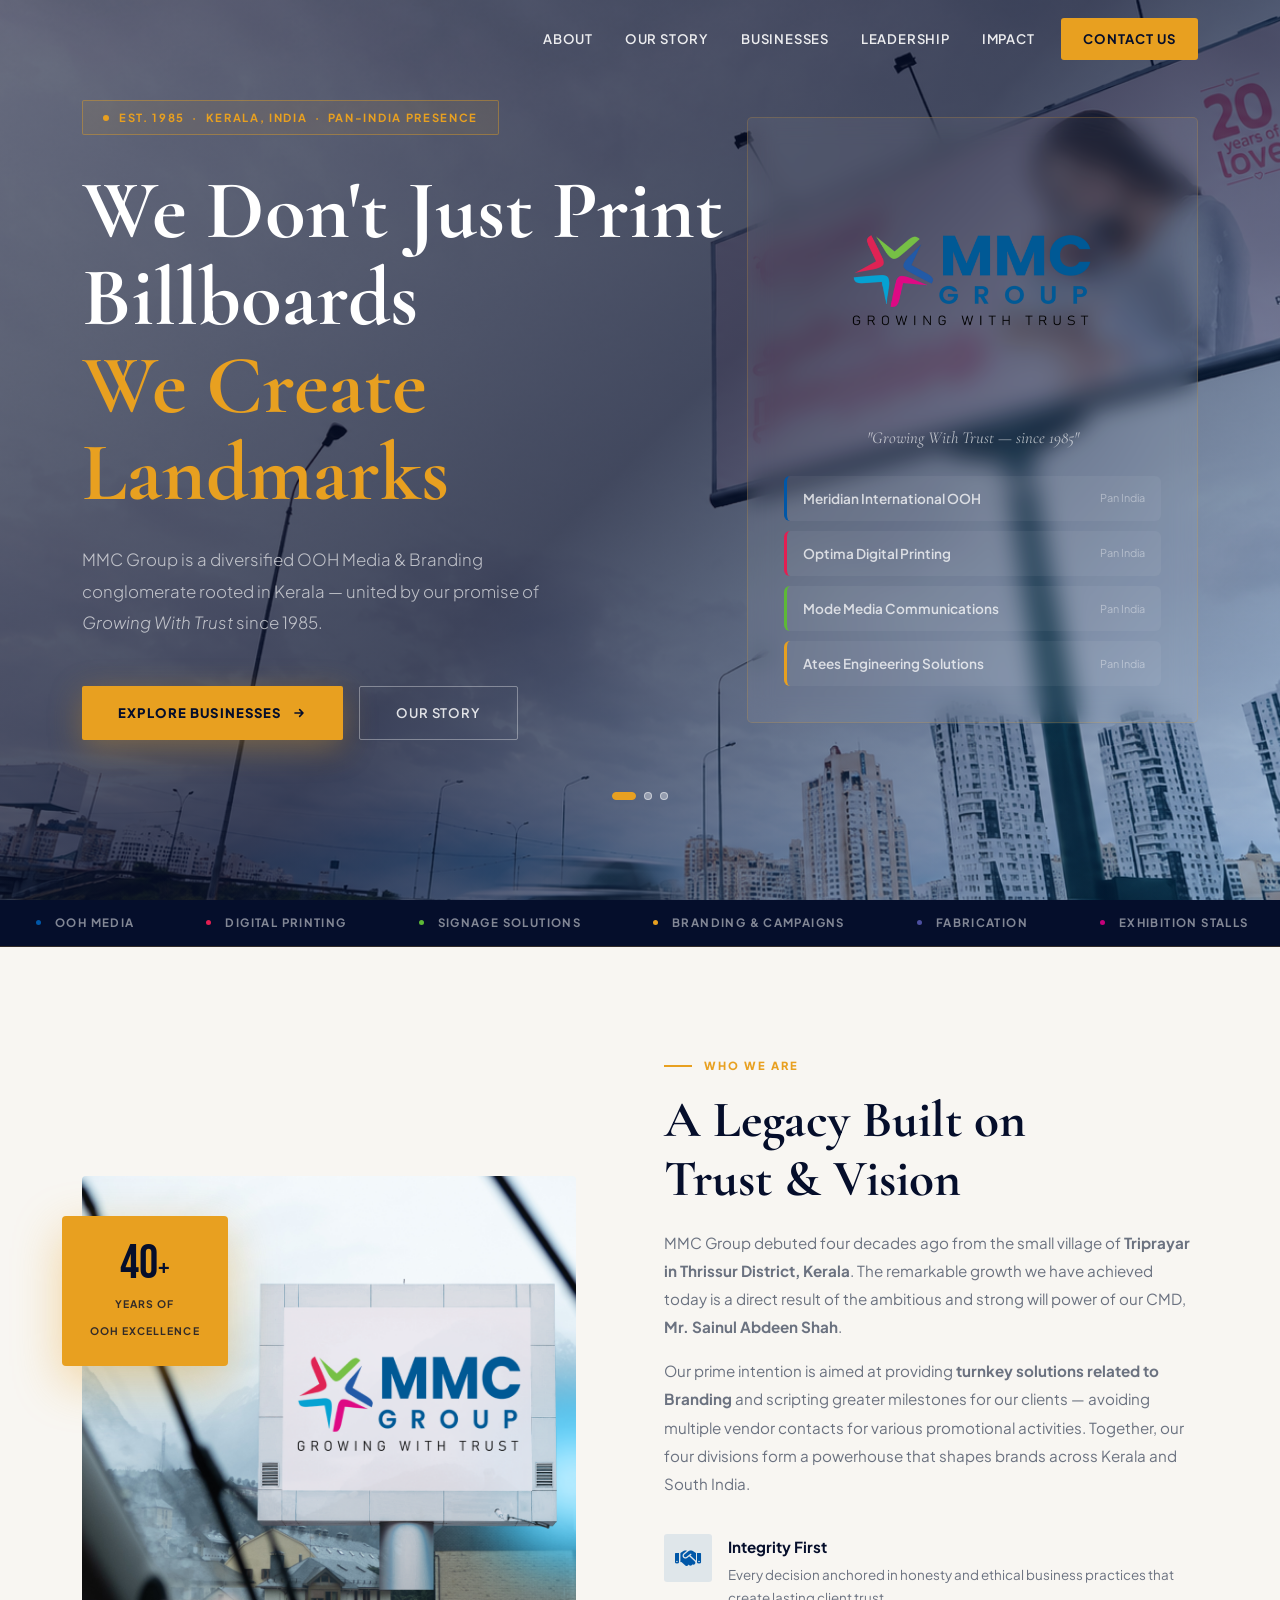
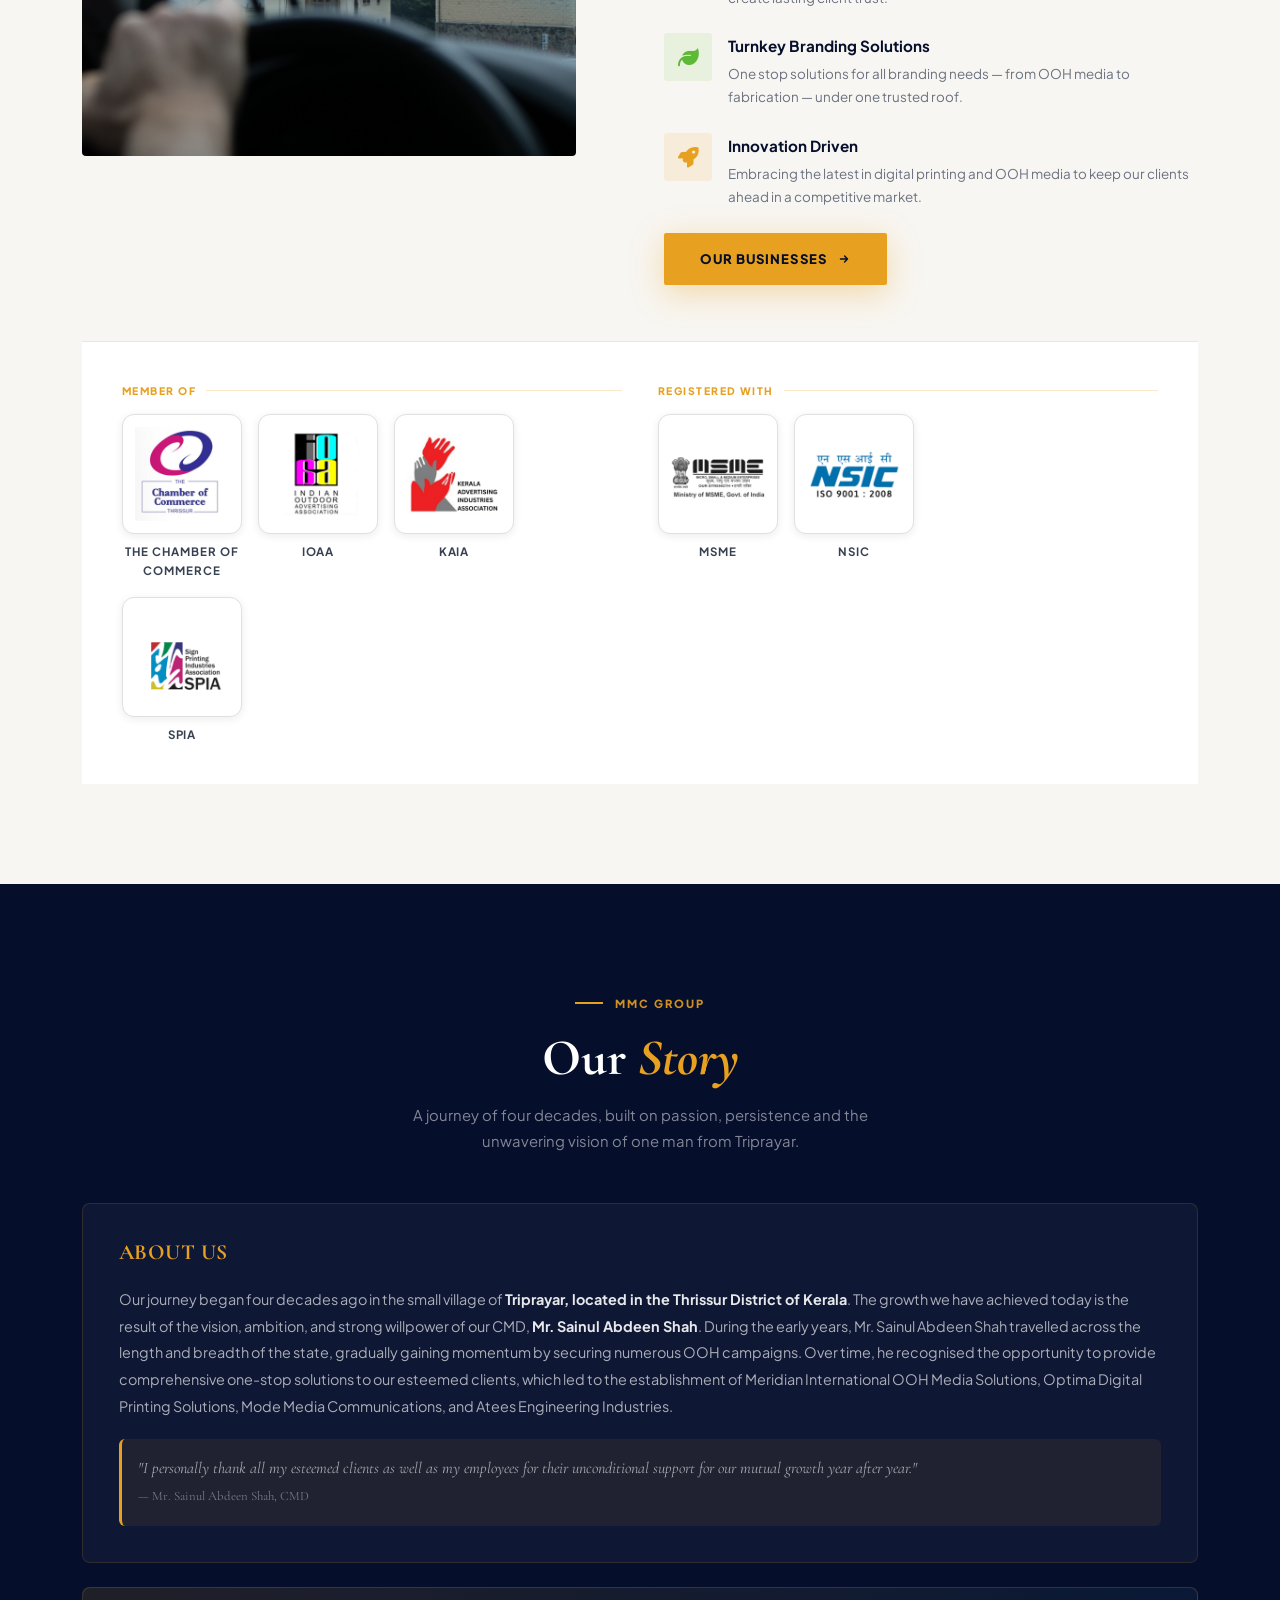
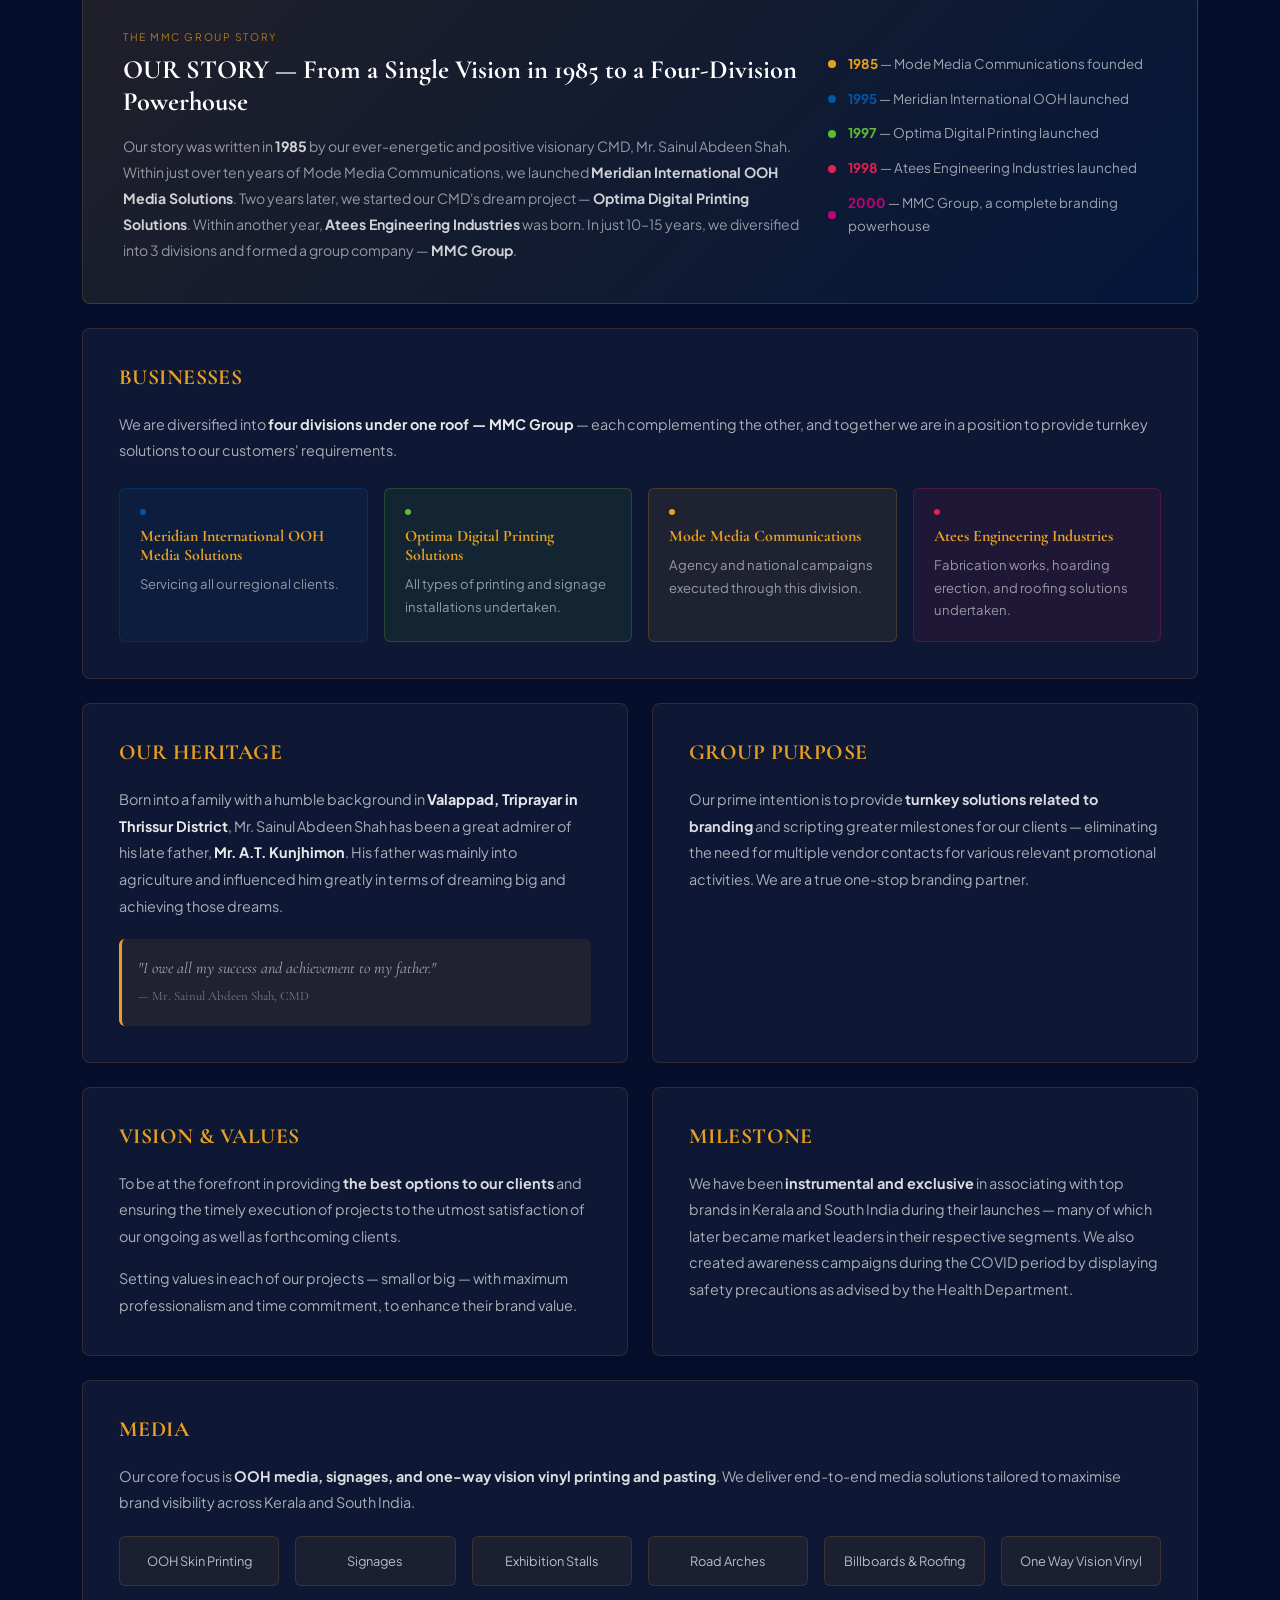
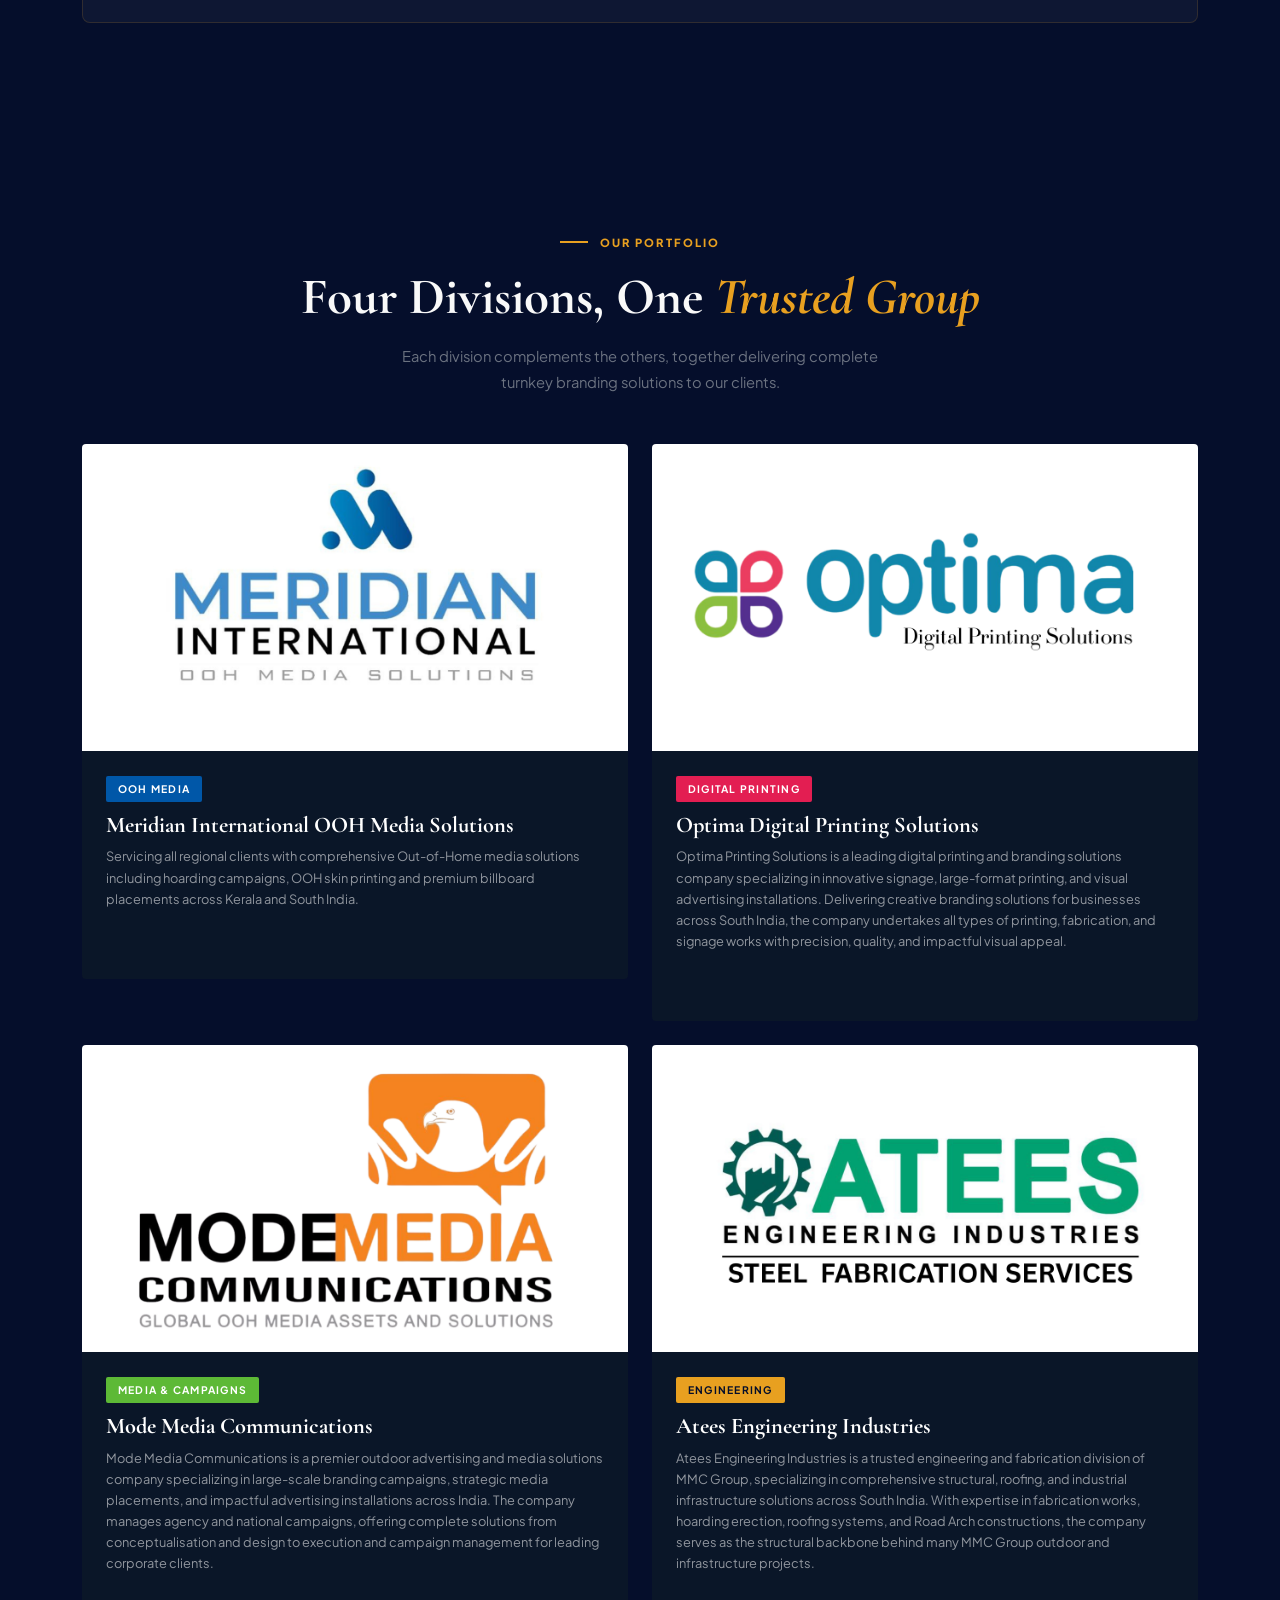
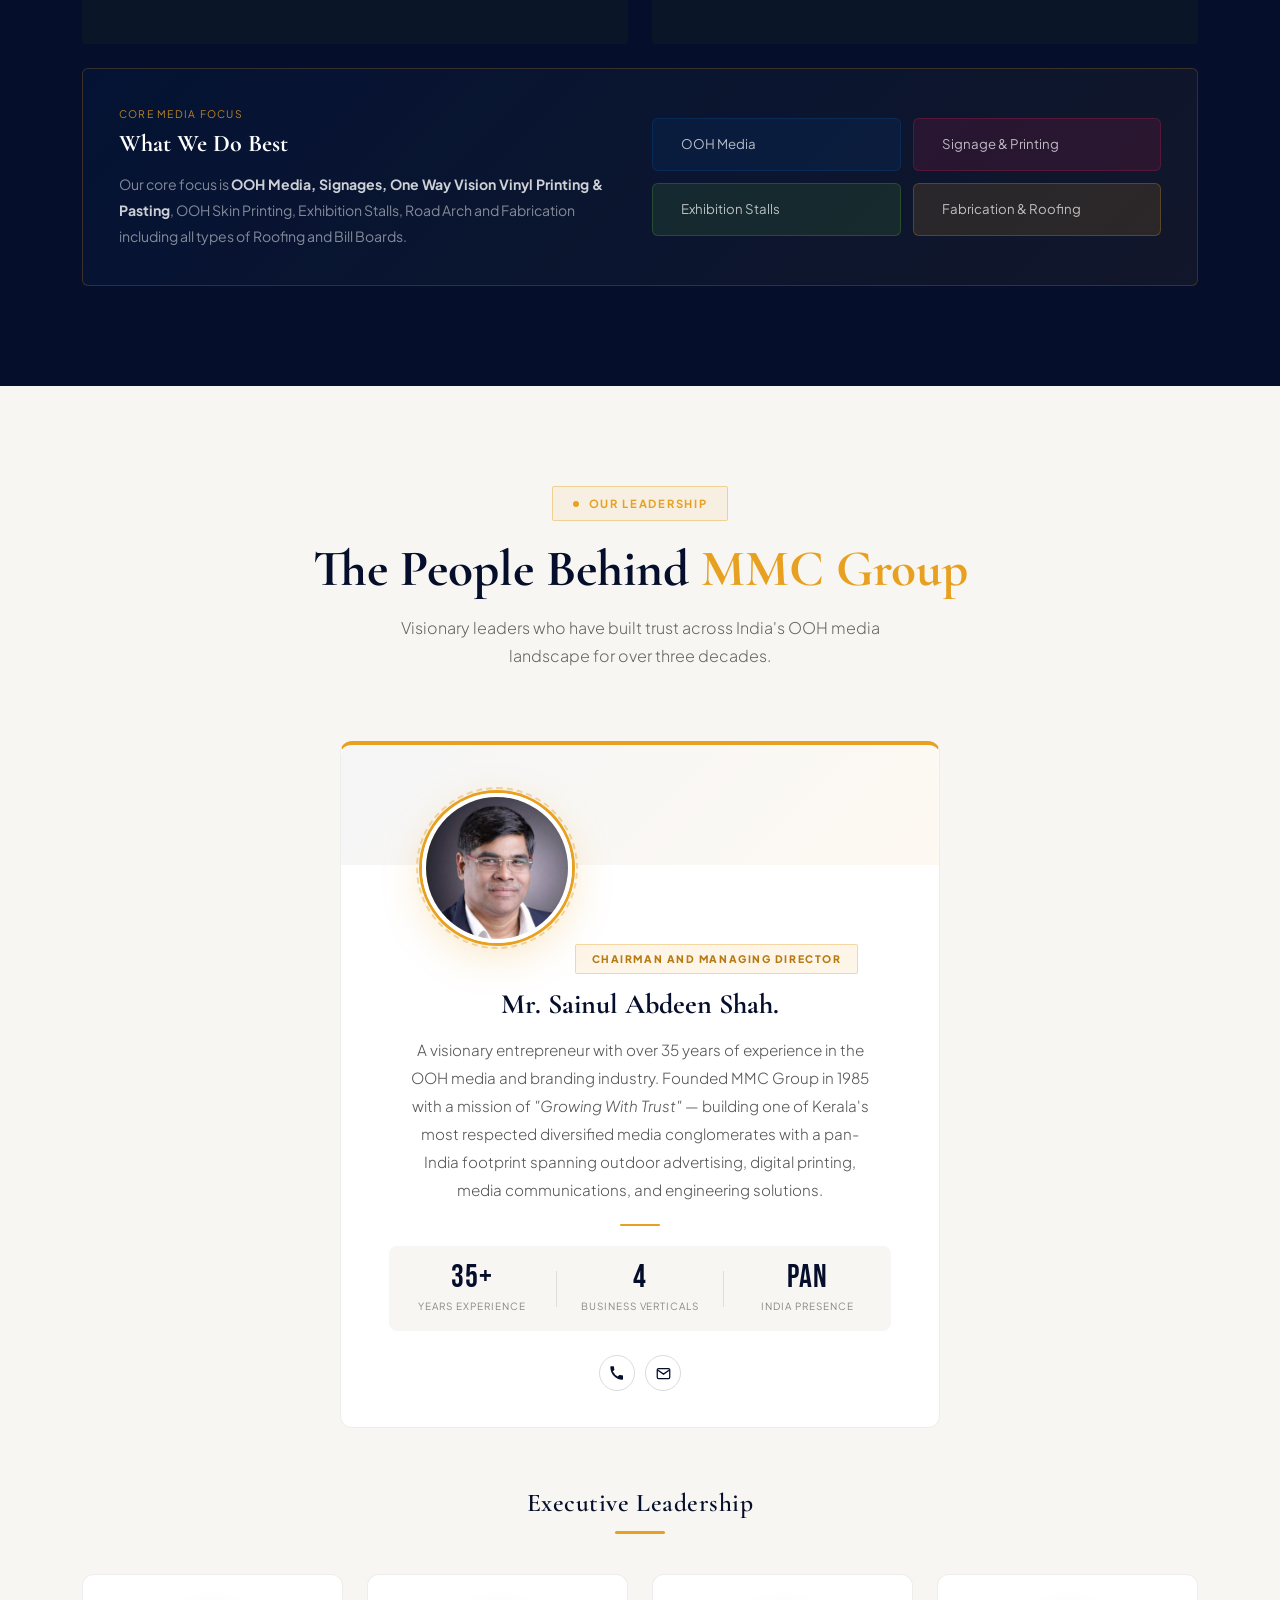
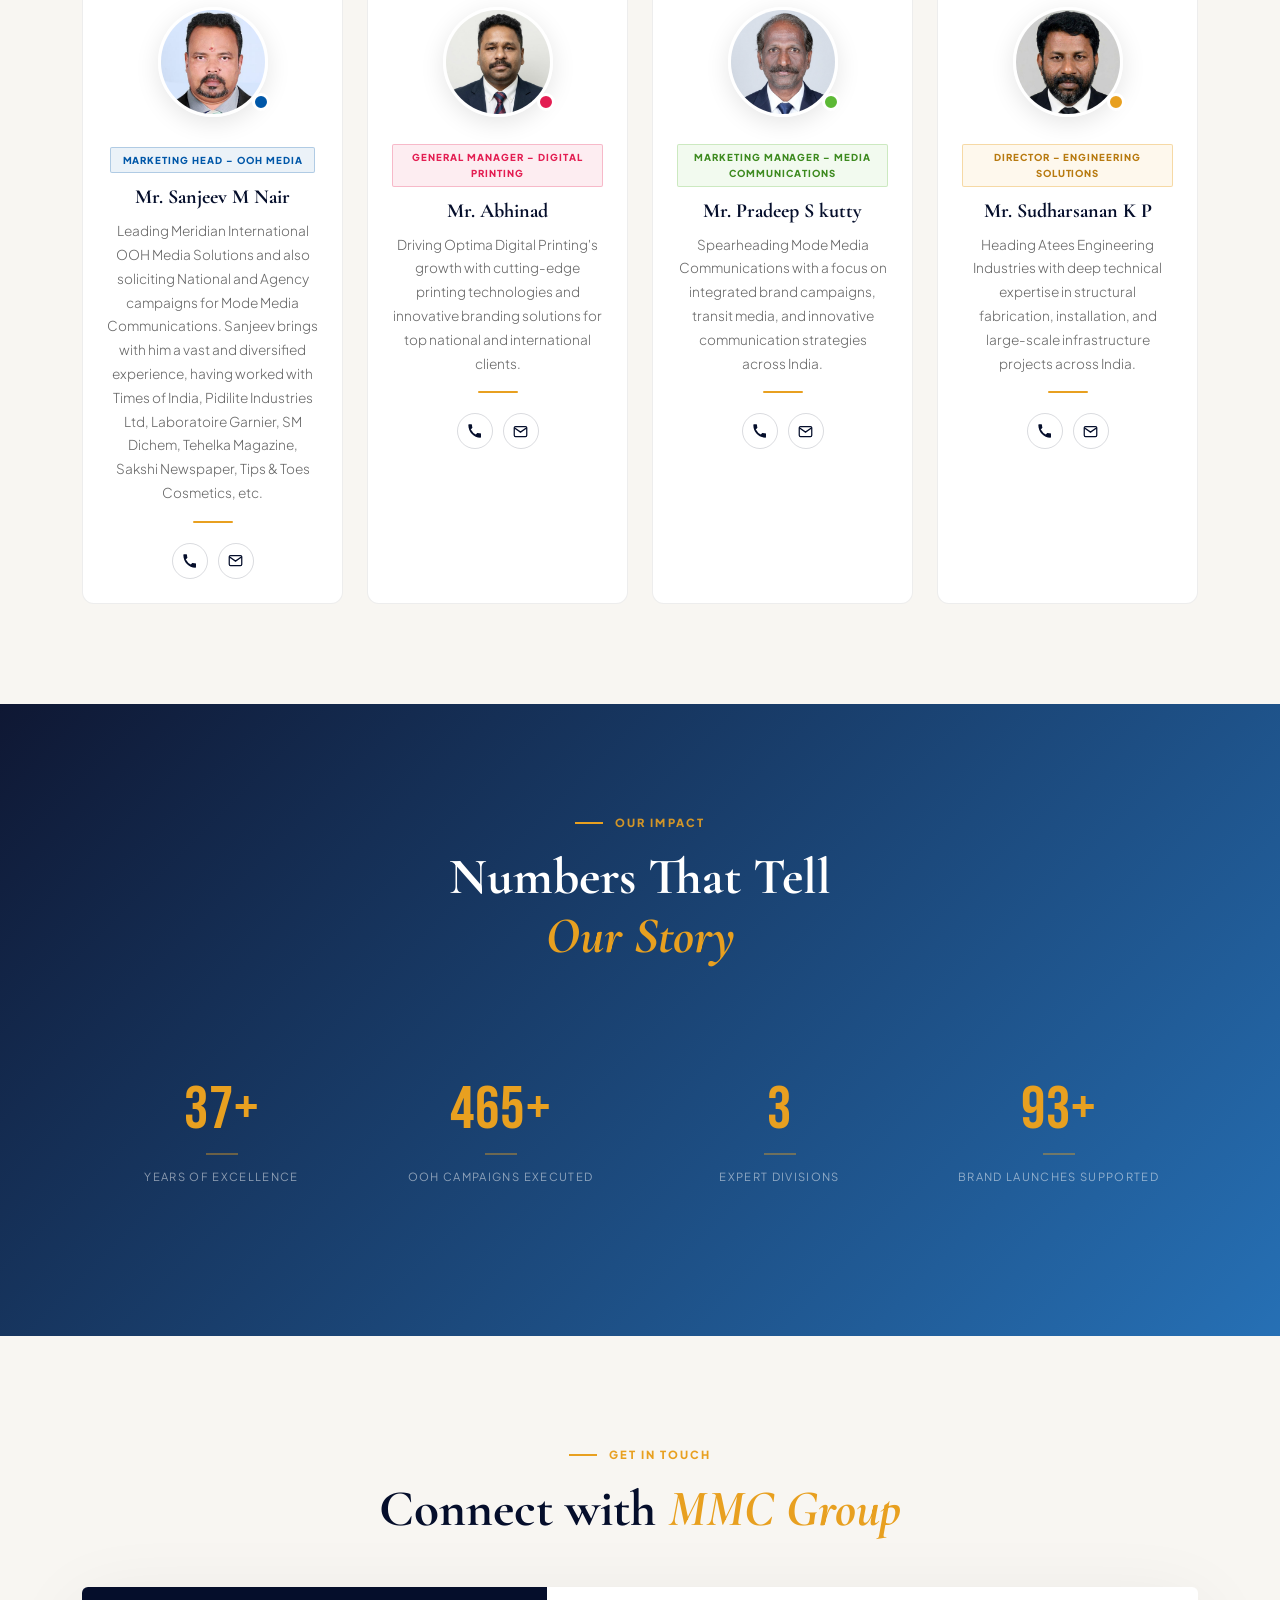
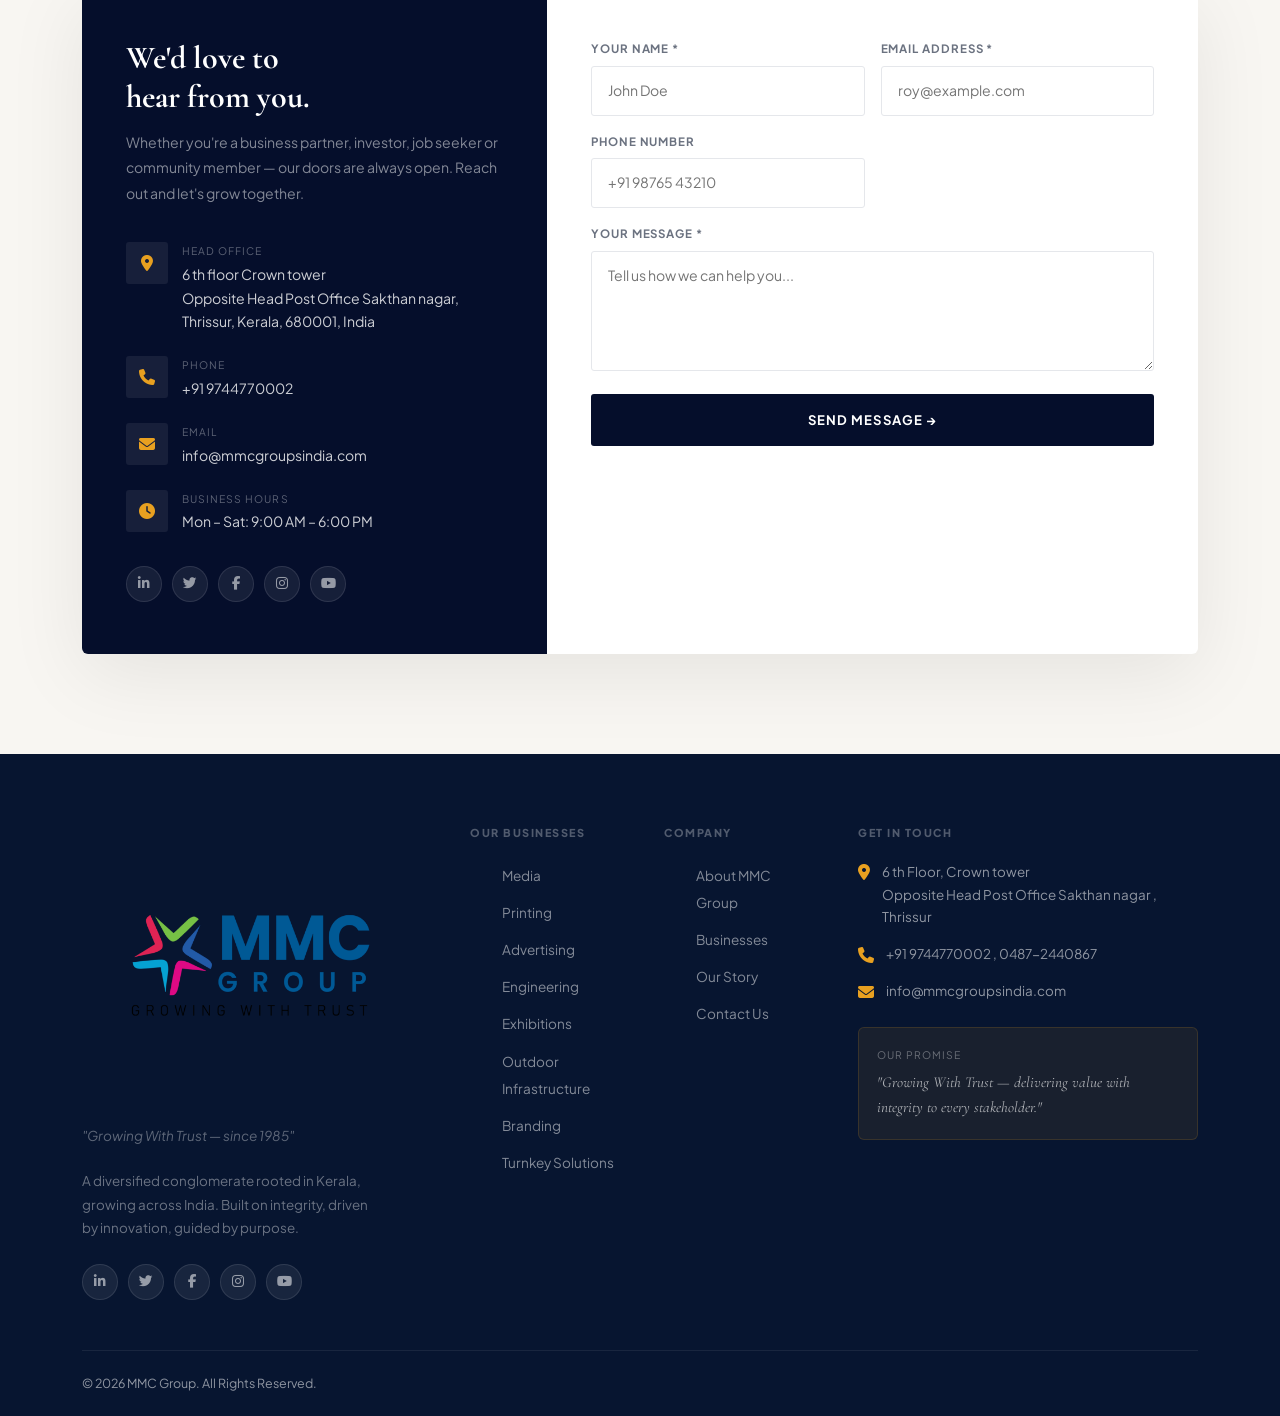
==== commit b89784a5: "email updated" ====
--- a/index.html
+++ b/index.html
@@ -106,7 +106,7 @@
       "@type": "ContactPoint",
       "telephone": "+91 9744770002",
       "contactType": "customer service",
-      "email": "info@mmcgroup.in",
+      "email": "info@mmcgroupsindia.com",
       "areaServed": ["IN-KL", "IN-TN", "IN-KA", "IN-AP", "IN-TG"],
       "availableLanguage": ["English", "Malayalam"]
     },
@@ -135,7 +135,7 @@
     "image": "https://www.mmcgroup.in/images/og-image.jpg",
     "url": "https://www.mmcgroup.in",
     "telephone": "+91 9744770002",
-    "email": "info@mmcgroup.in",
+    "email": "info@mmcgroupsindia.com",
     "address": {
       "@type": "PostalAddress",
       "streetAddress": "Thrissur",
@@ -1357,7 +1357,7 @@
                 <div class="cinfo-icon"><i class="fas fa-envelope" style="color:#E8A020;"></i></div>
                 <div>
                   <div class="cinfo-lbl">Email</div>
-                  <div class="cinfo-val">info@mmcgroup.in</div>
+                  <div class="cinfo-val">info@mmcgroupsindia.com</div>
                 </div>
               </div>
               <div class="cinfo-row">
@@ -1472,8 +1472,8 @@
             </div>
             <div style="display:flex;gap:12px;align-items:center;">
               <i class="fas fa-envelope" style="color:#E8A020;flex-shrink:0;"></i>
-              <a href="mailto:info@mmcgroup.in"
-                style="font-size:.84rem;color:rgba(255,255,255,.55);">info@mmcgroup.in</a>
+              <a href="mailto:info@mmcgroupsindia.com"
+                style="font-size:.84rem;color:rgba(255,255,255,.55);">info@mmcgroupsindia.com</a>
             </div>
           </div>
           <div
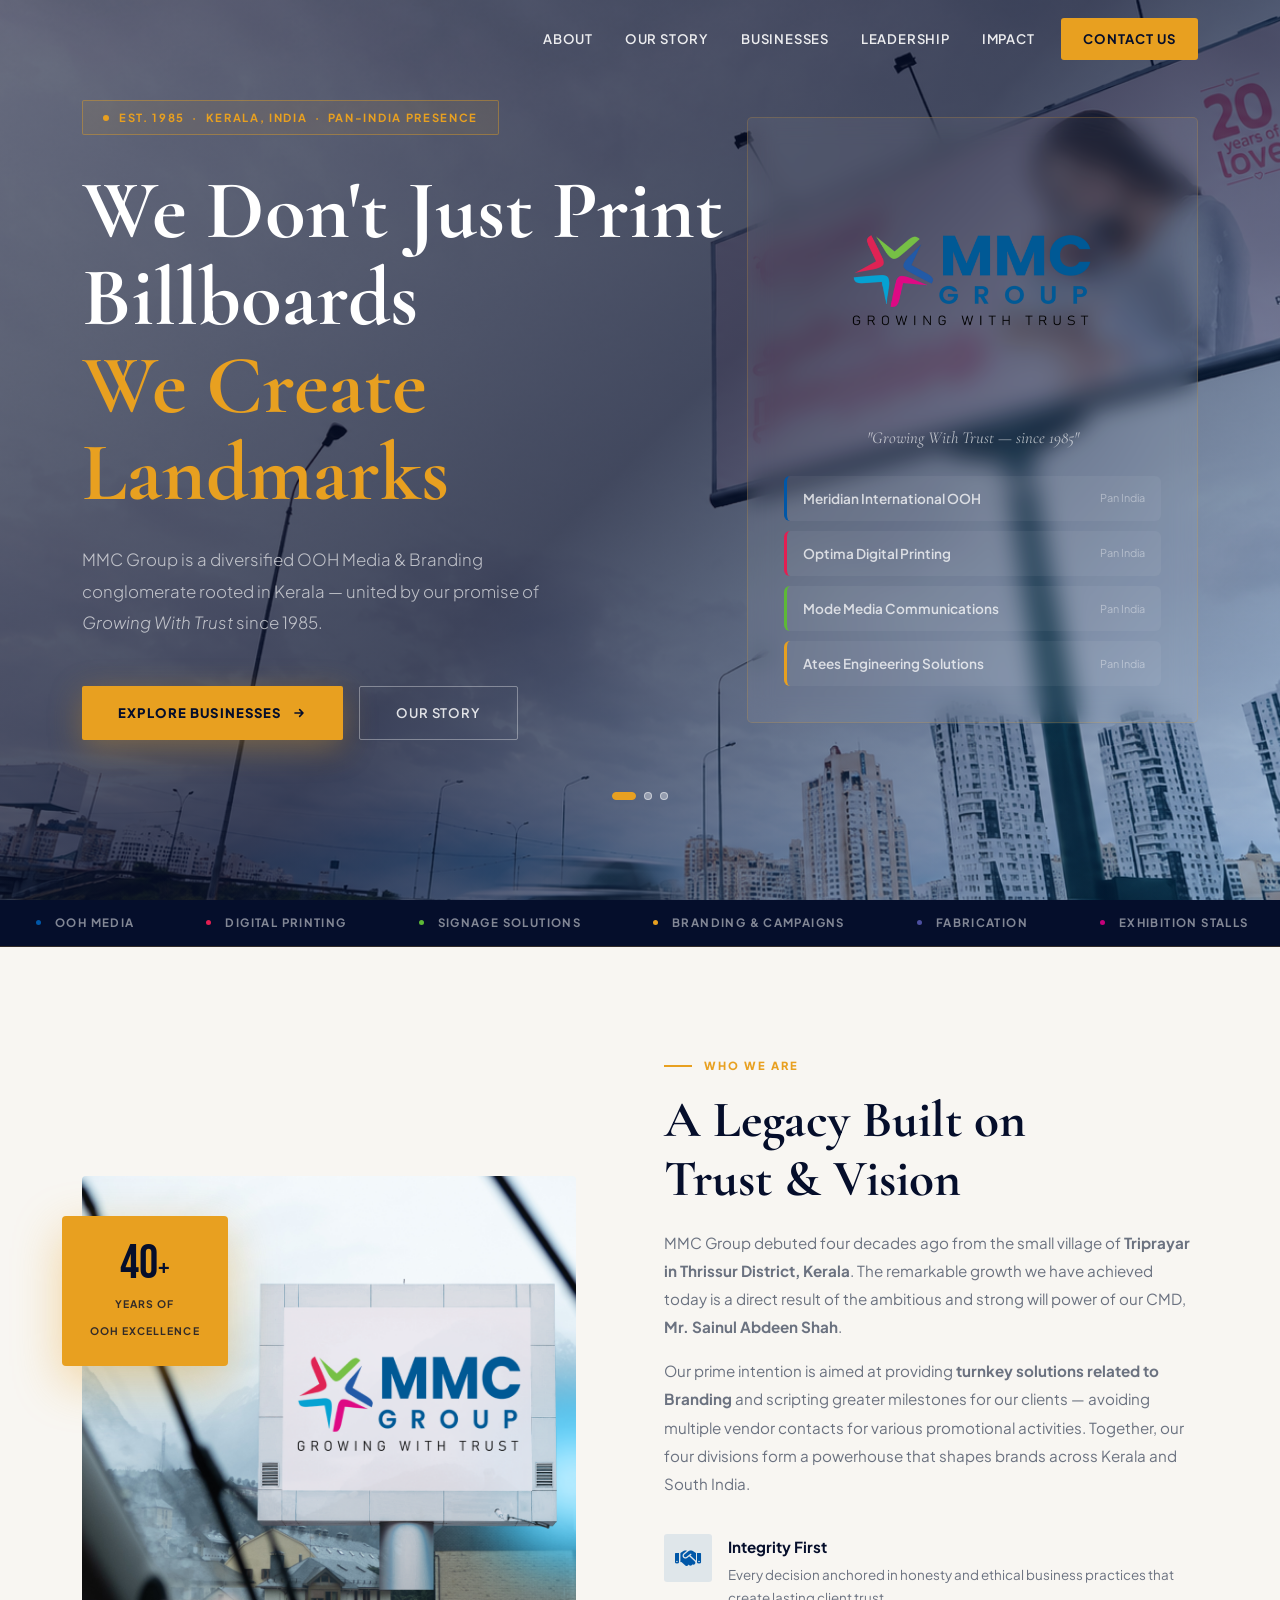
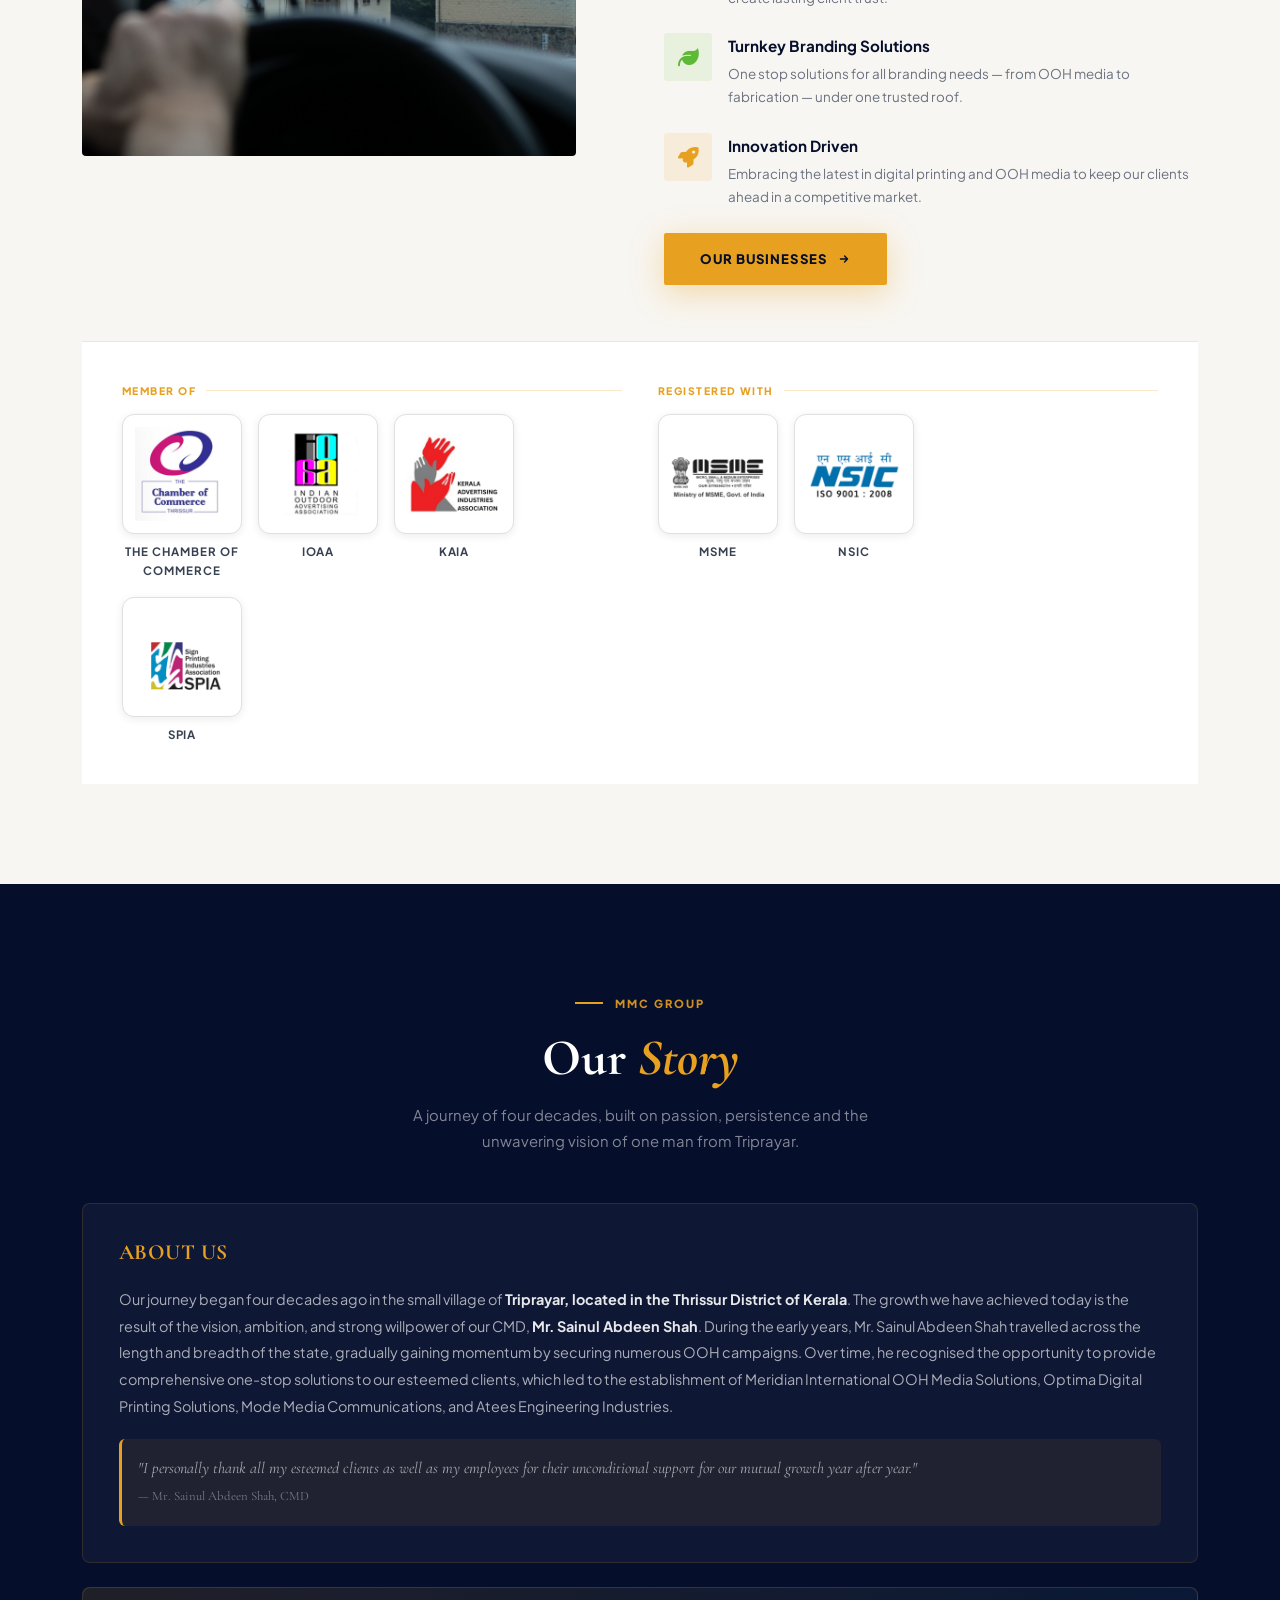
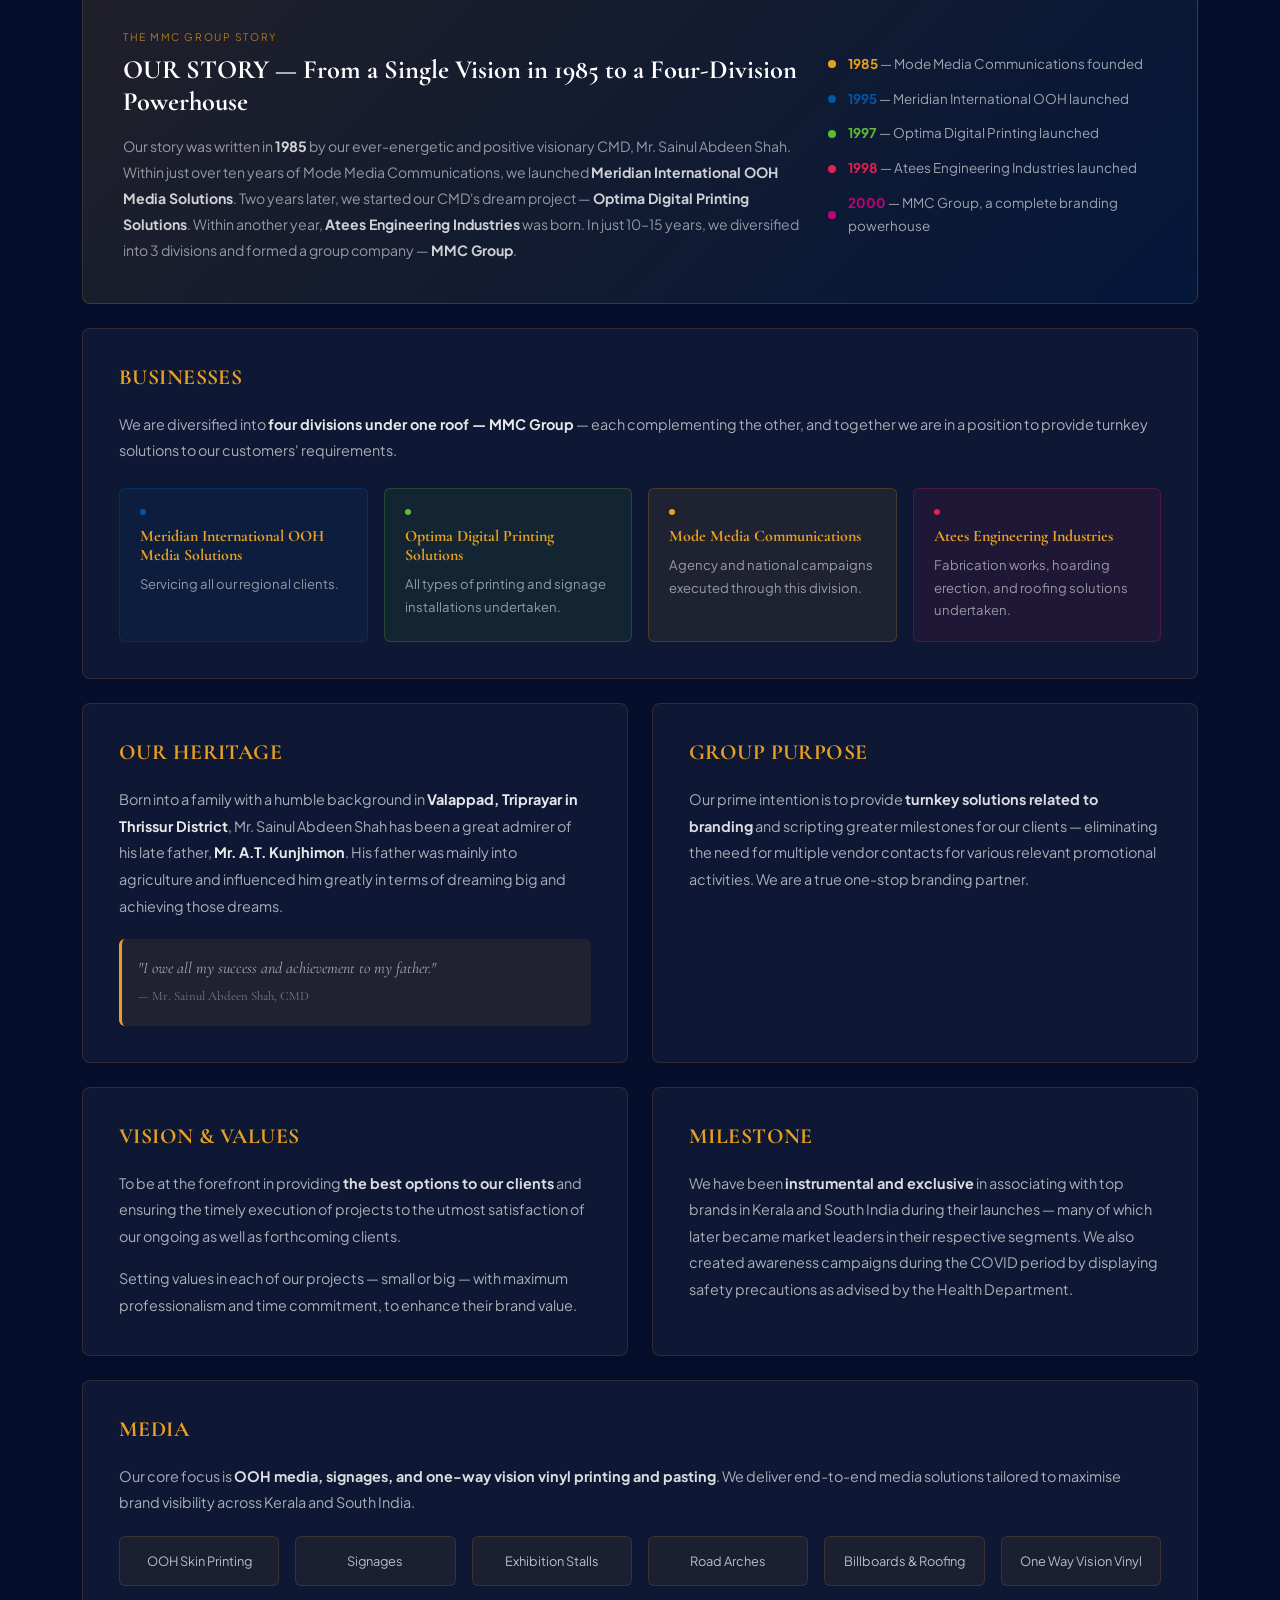
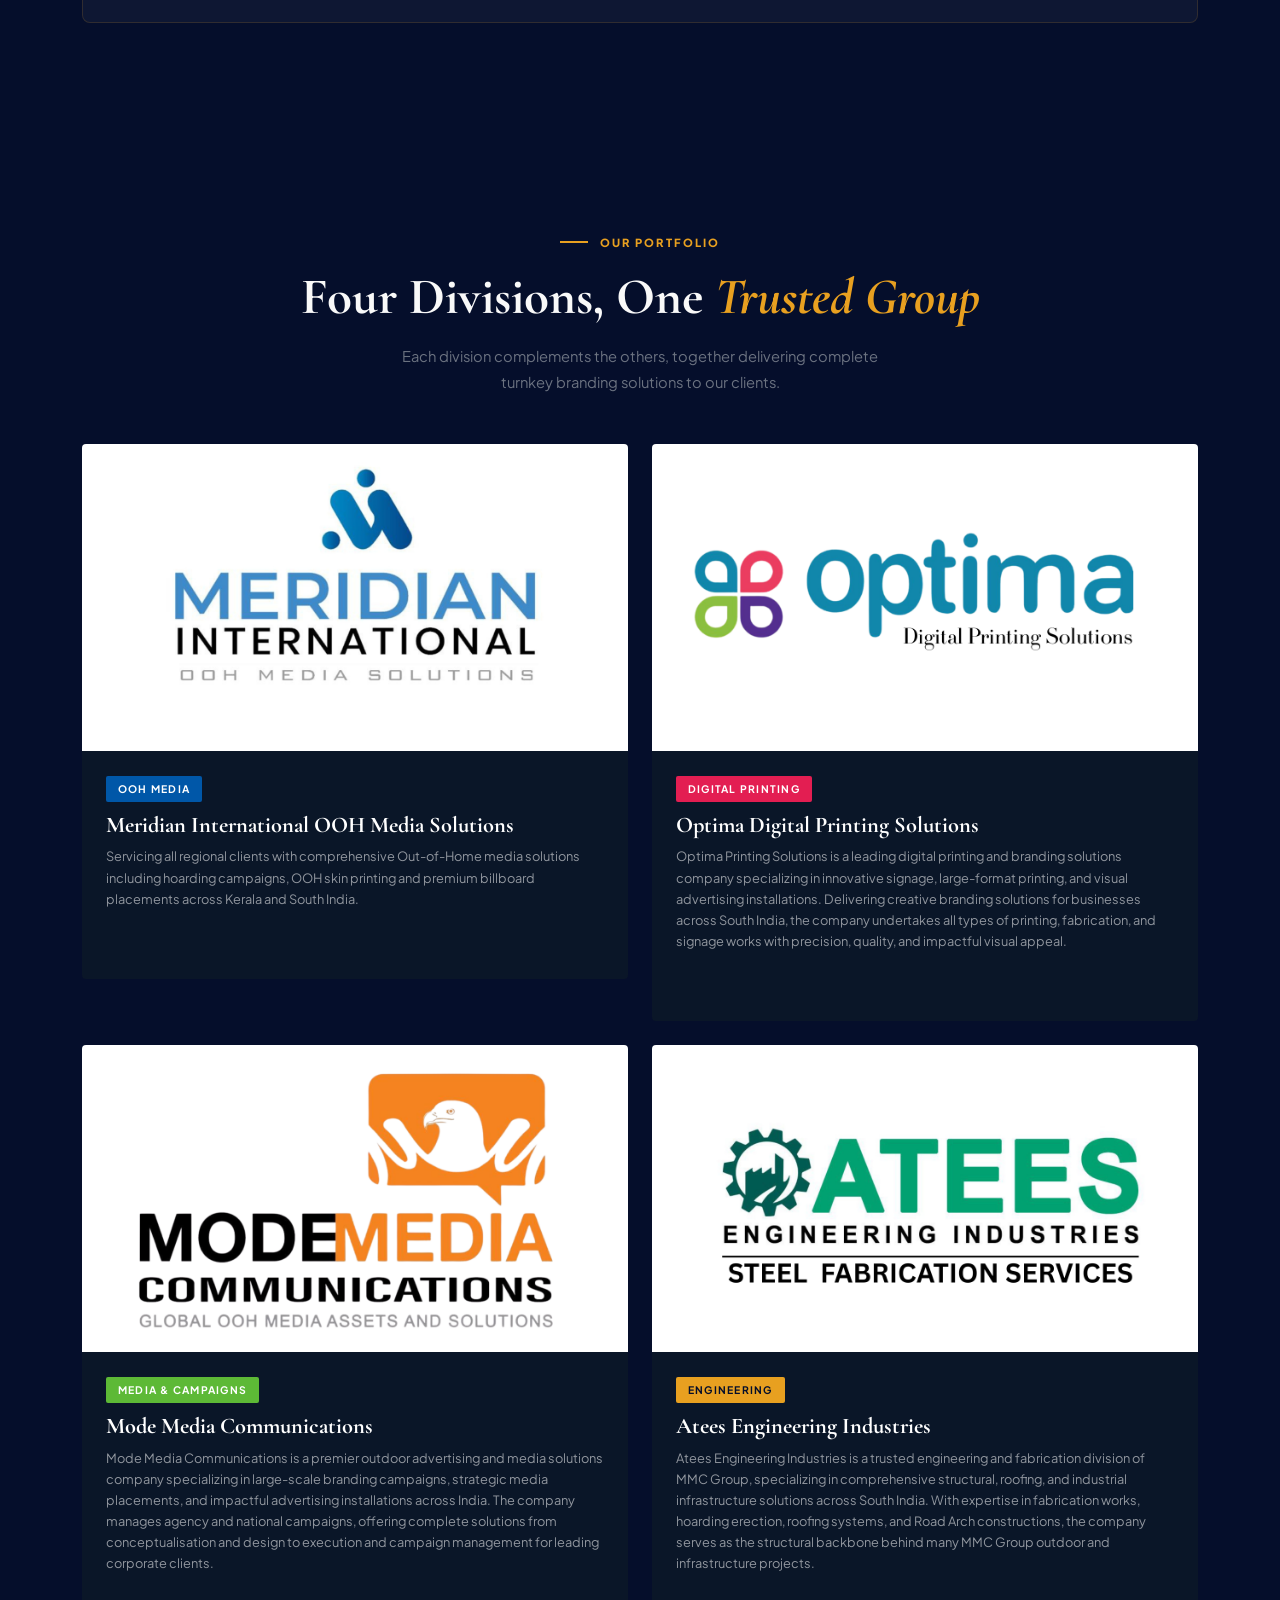
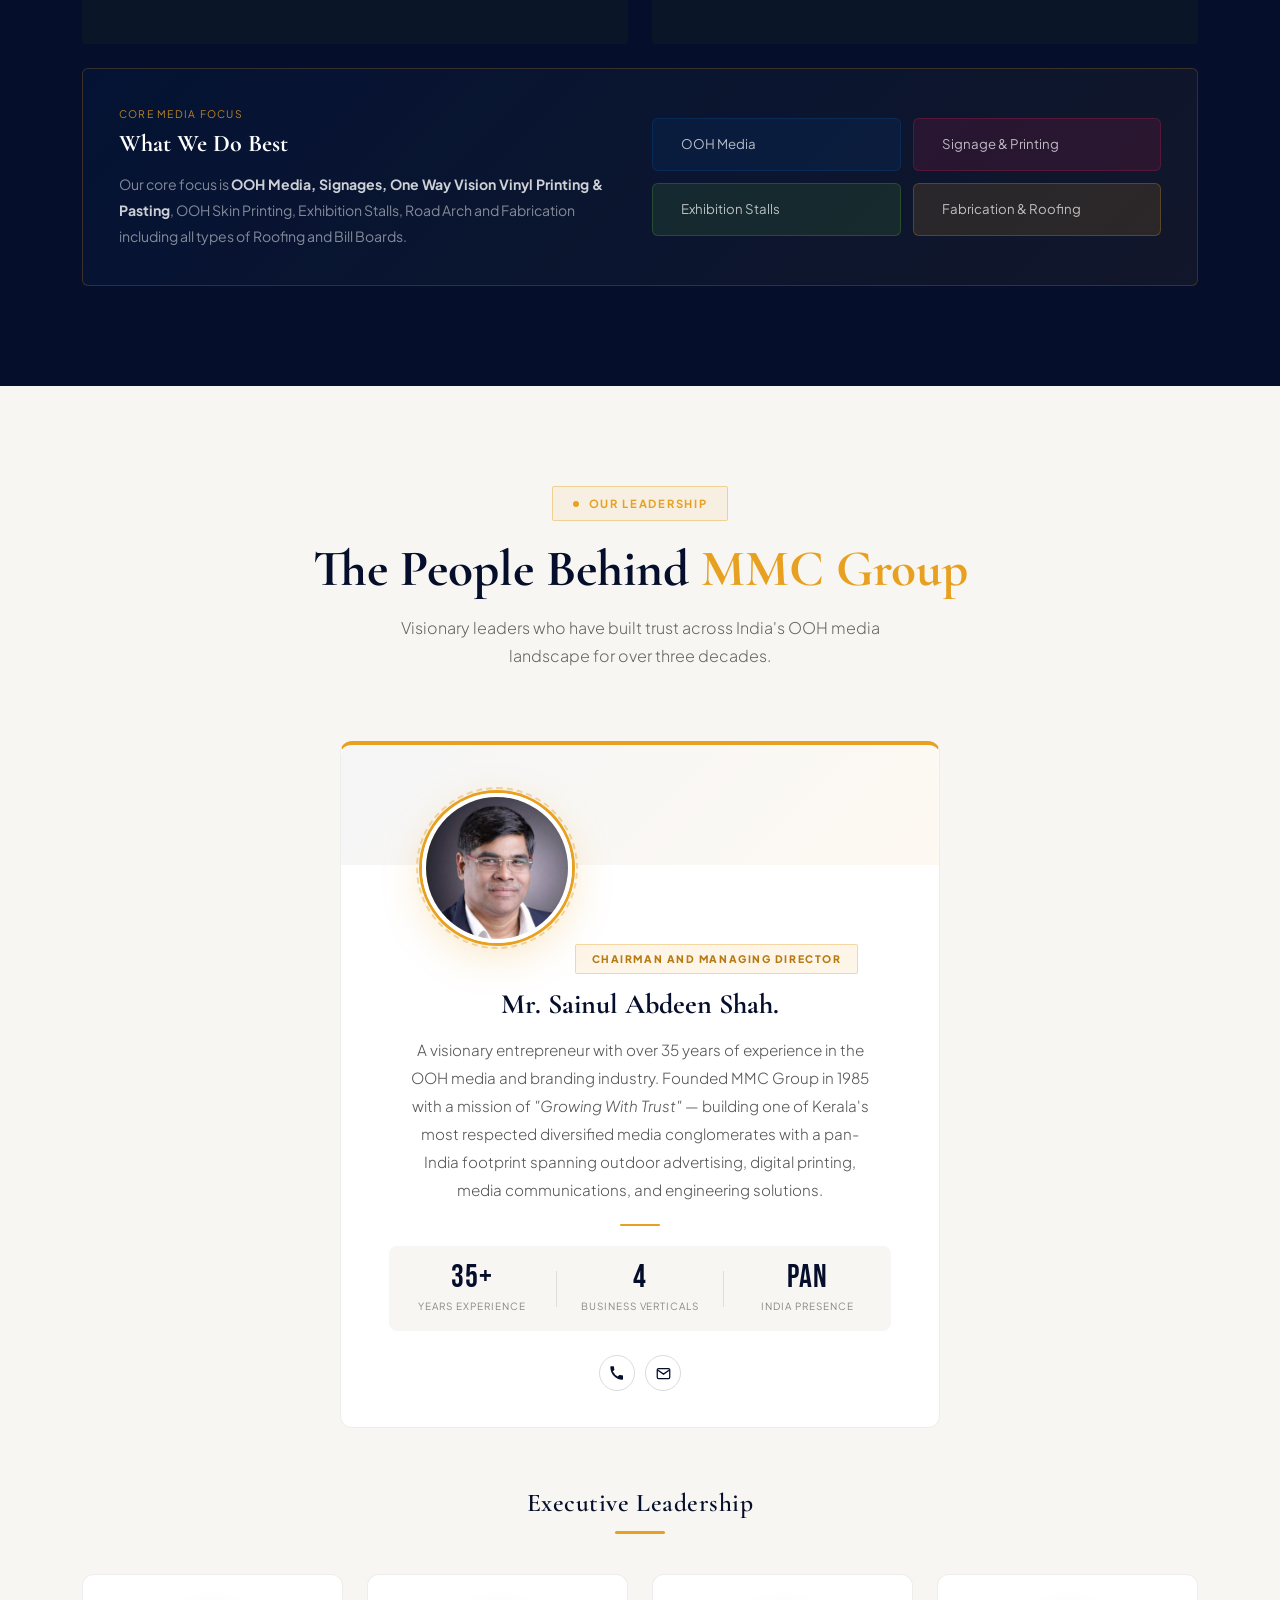
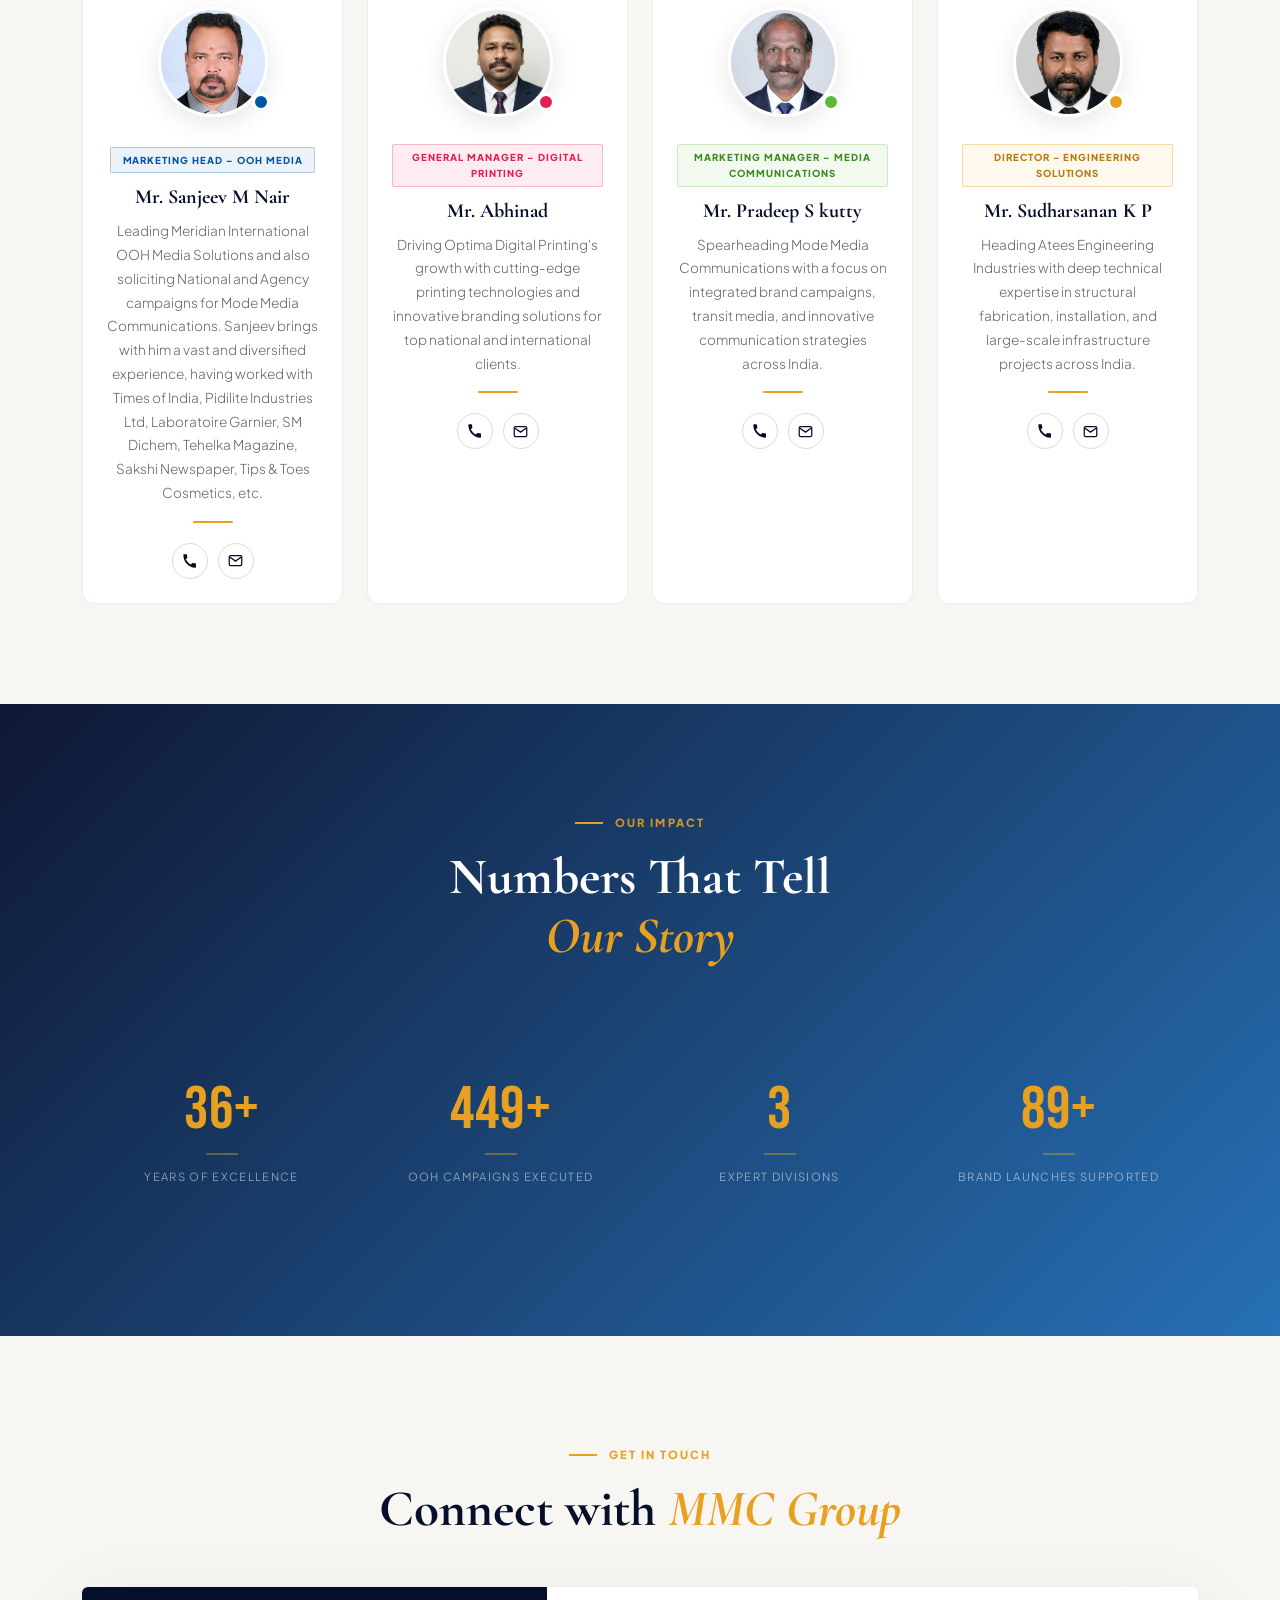
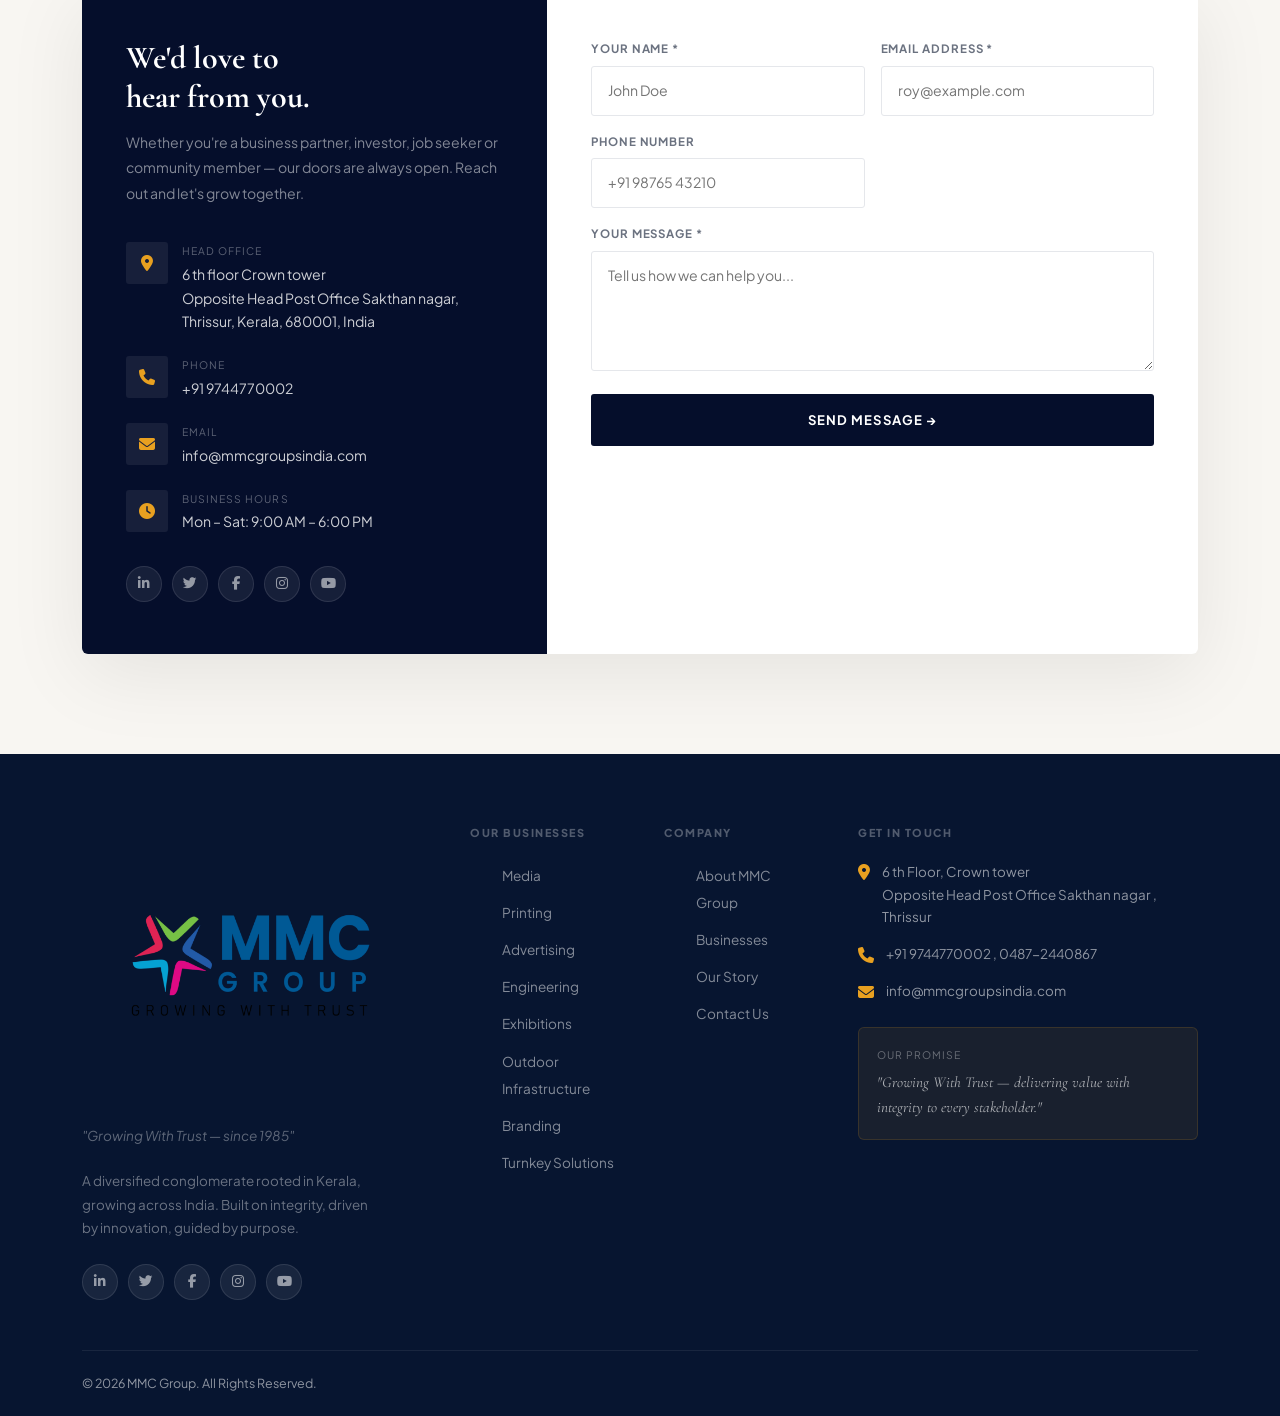
==== commit 9940b605: "email updated sending email" ====
--- a/index.html
+++ b/index.html
@@ -1535,7 +1535,7 @@
 – Sent from MMC Group Website`
       );
 
-      const toEmail = "Shah@modemedia.in.com";
+      const toEmail = "info@mmcgroupsindia.com";
       const isAndroid = /Android/i.test(navigator.userAgent);
 
       if (isAndroid) {
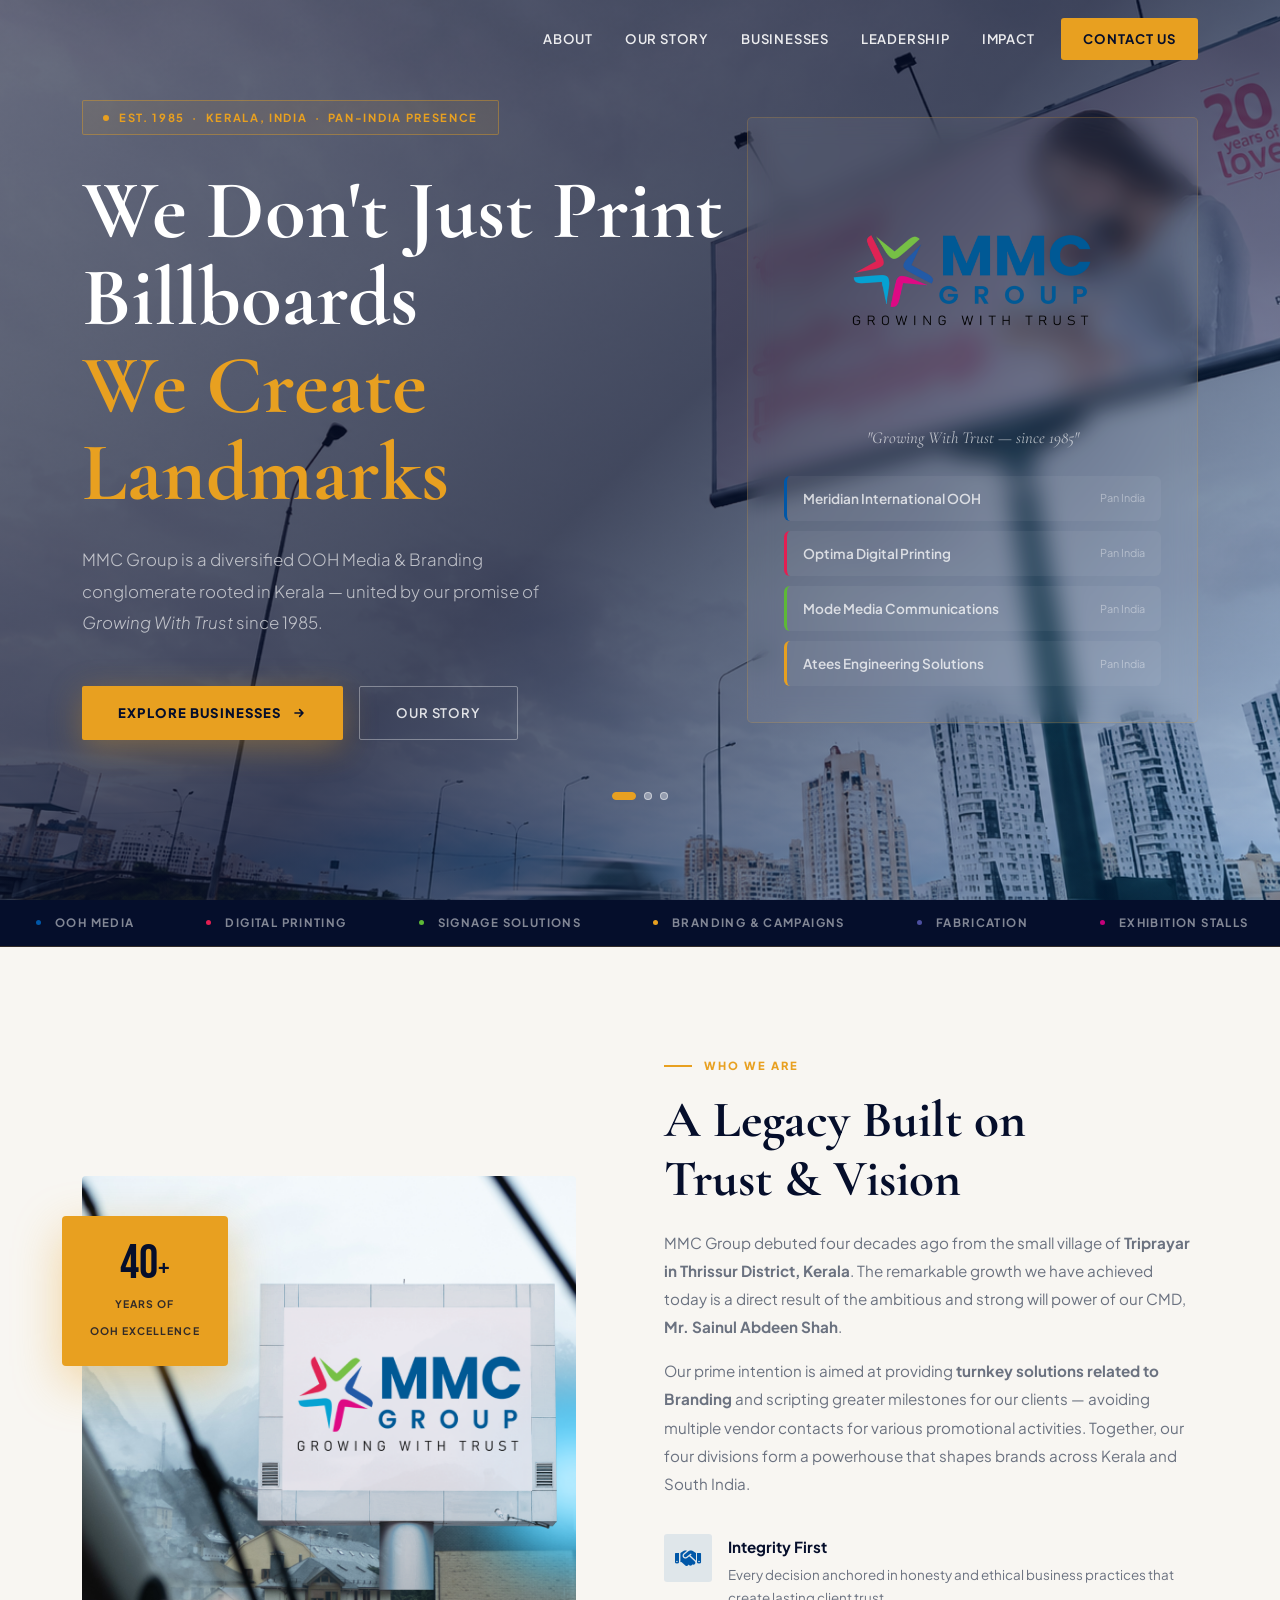
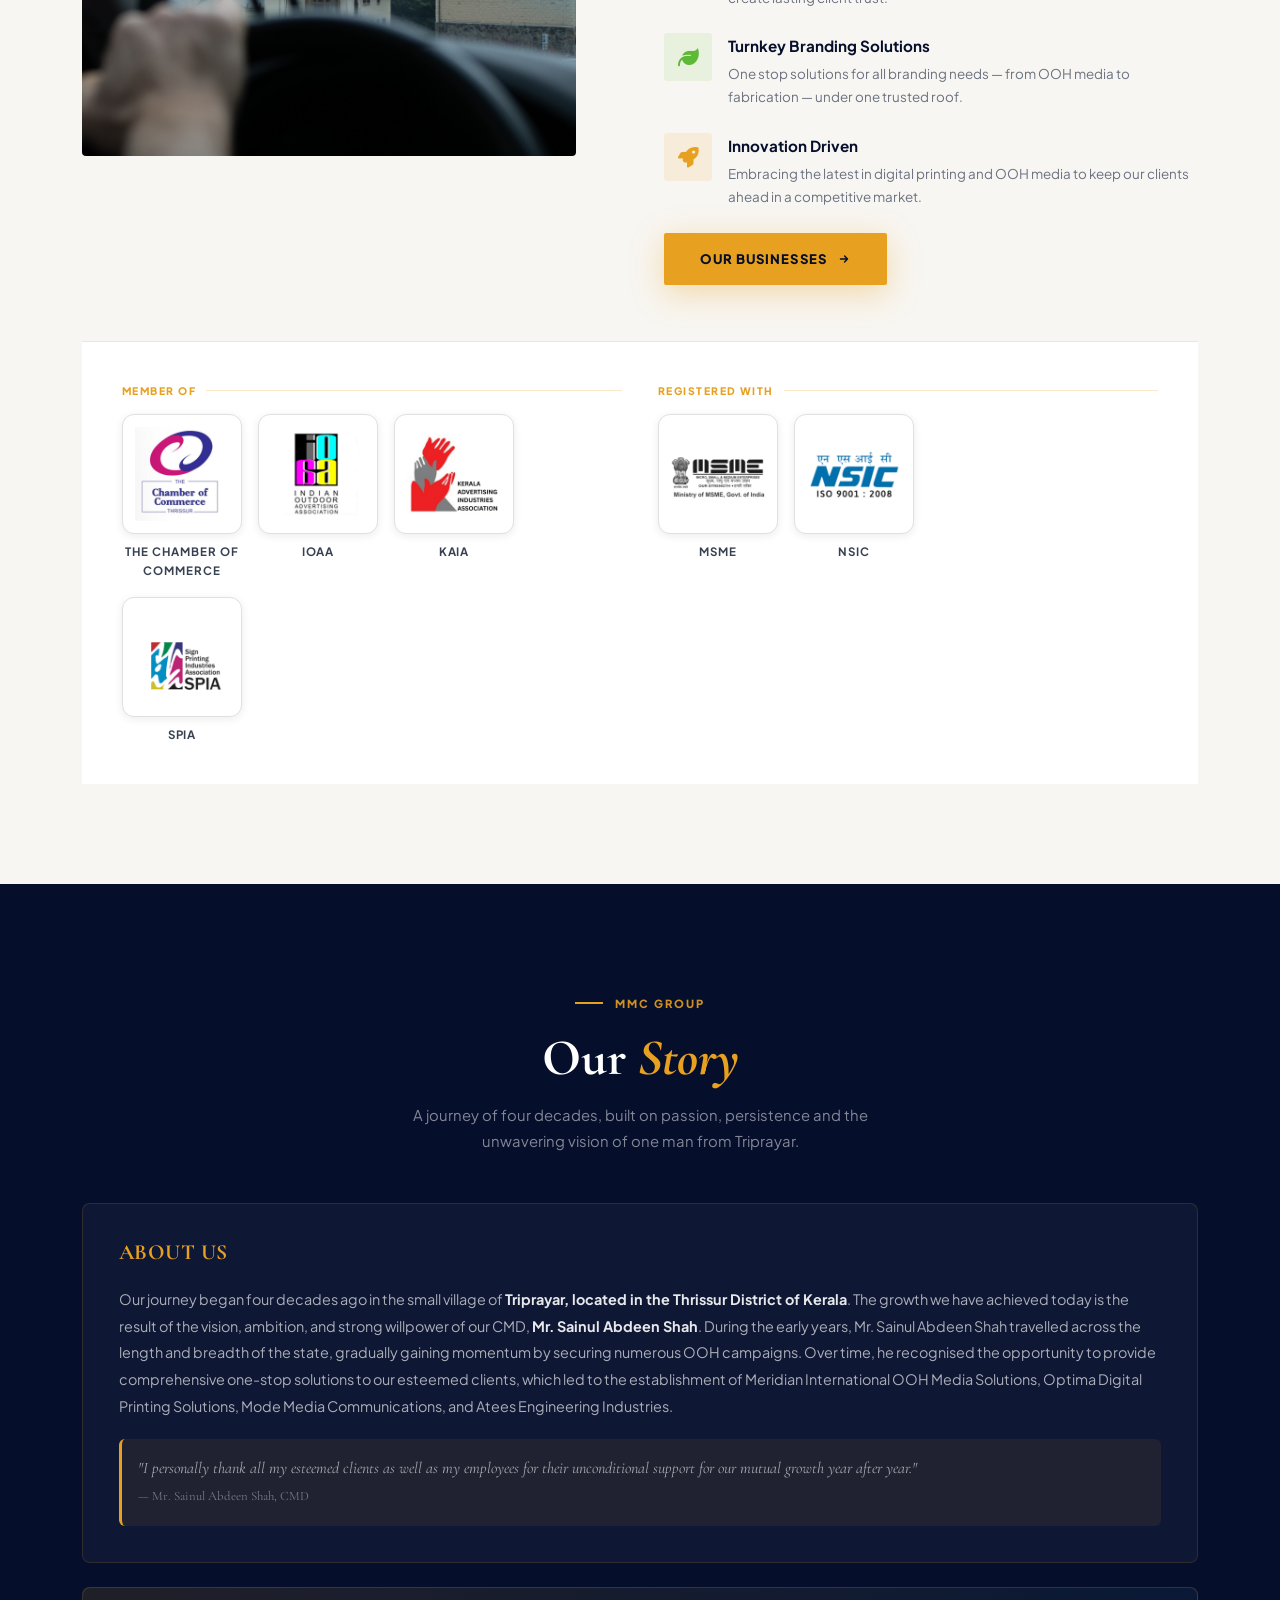
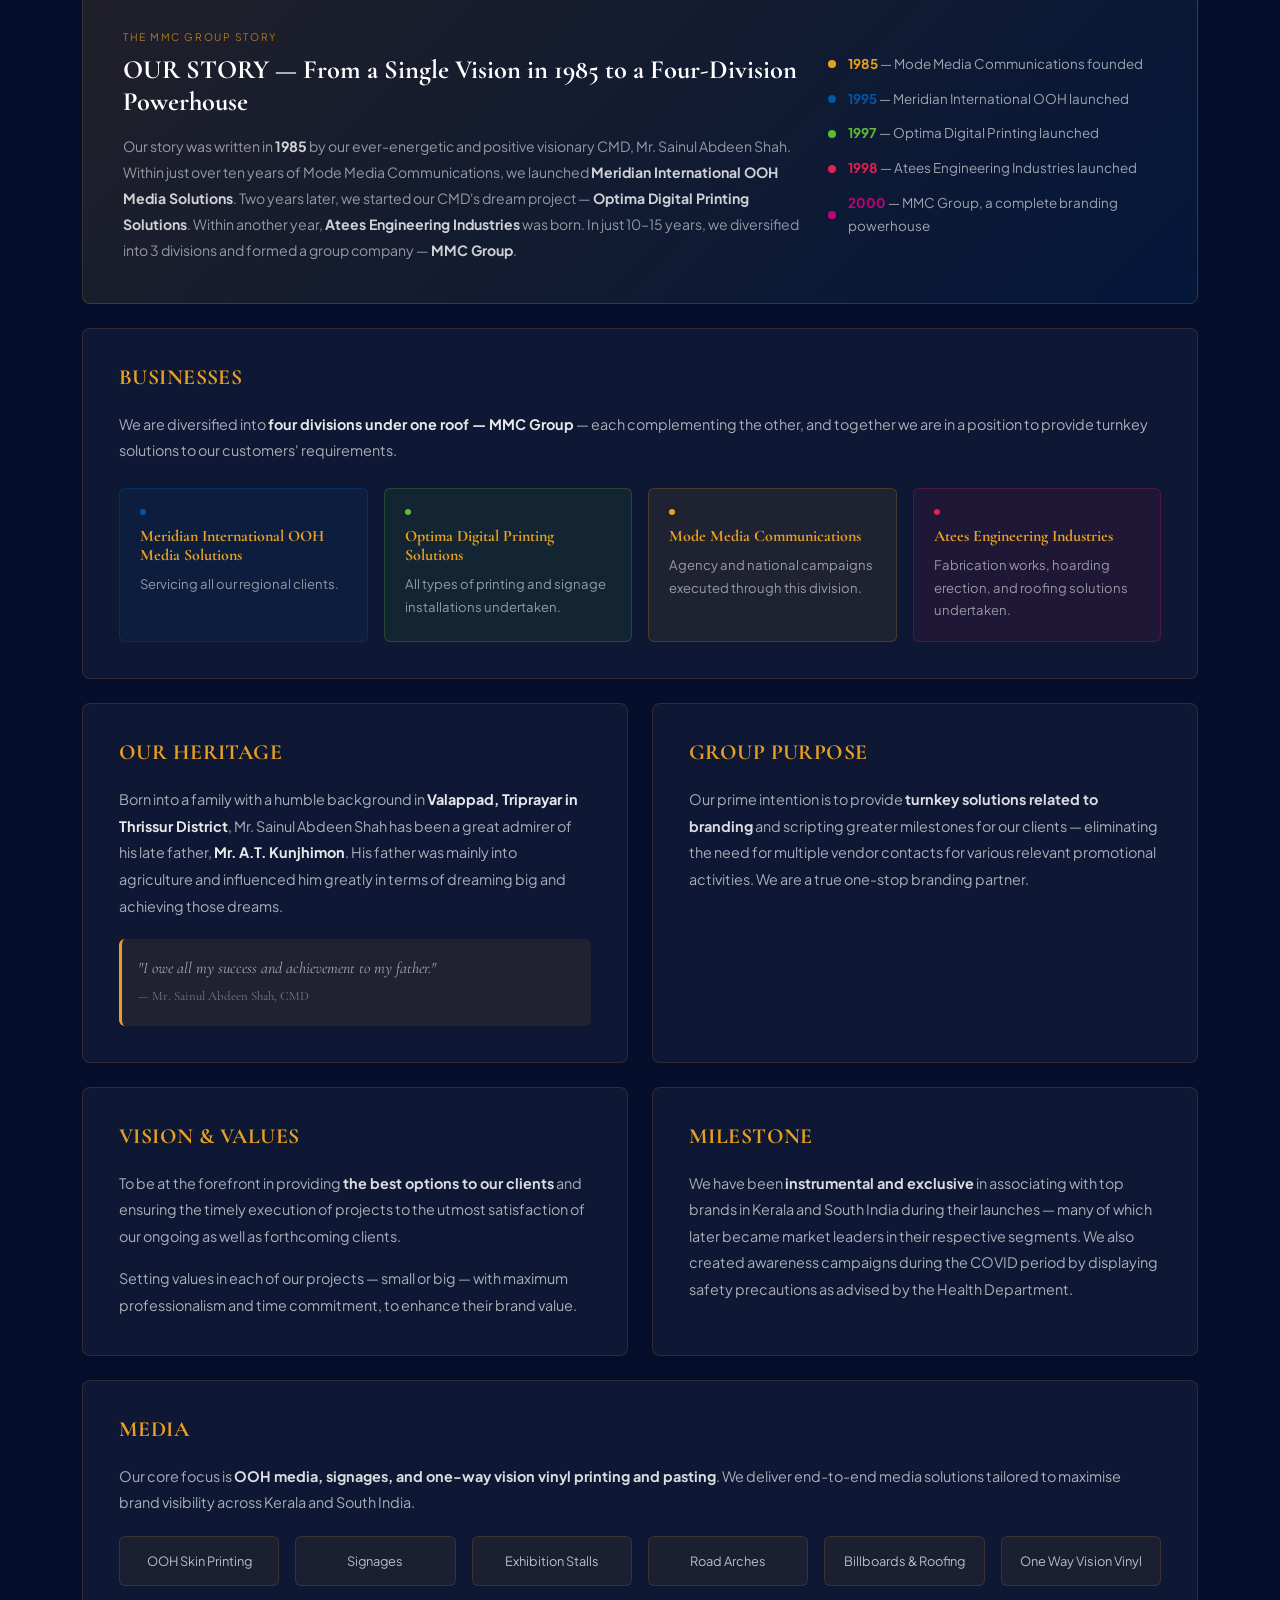
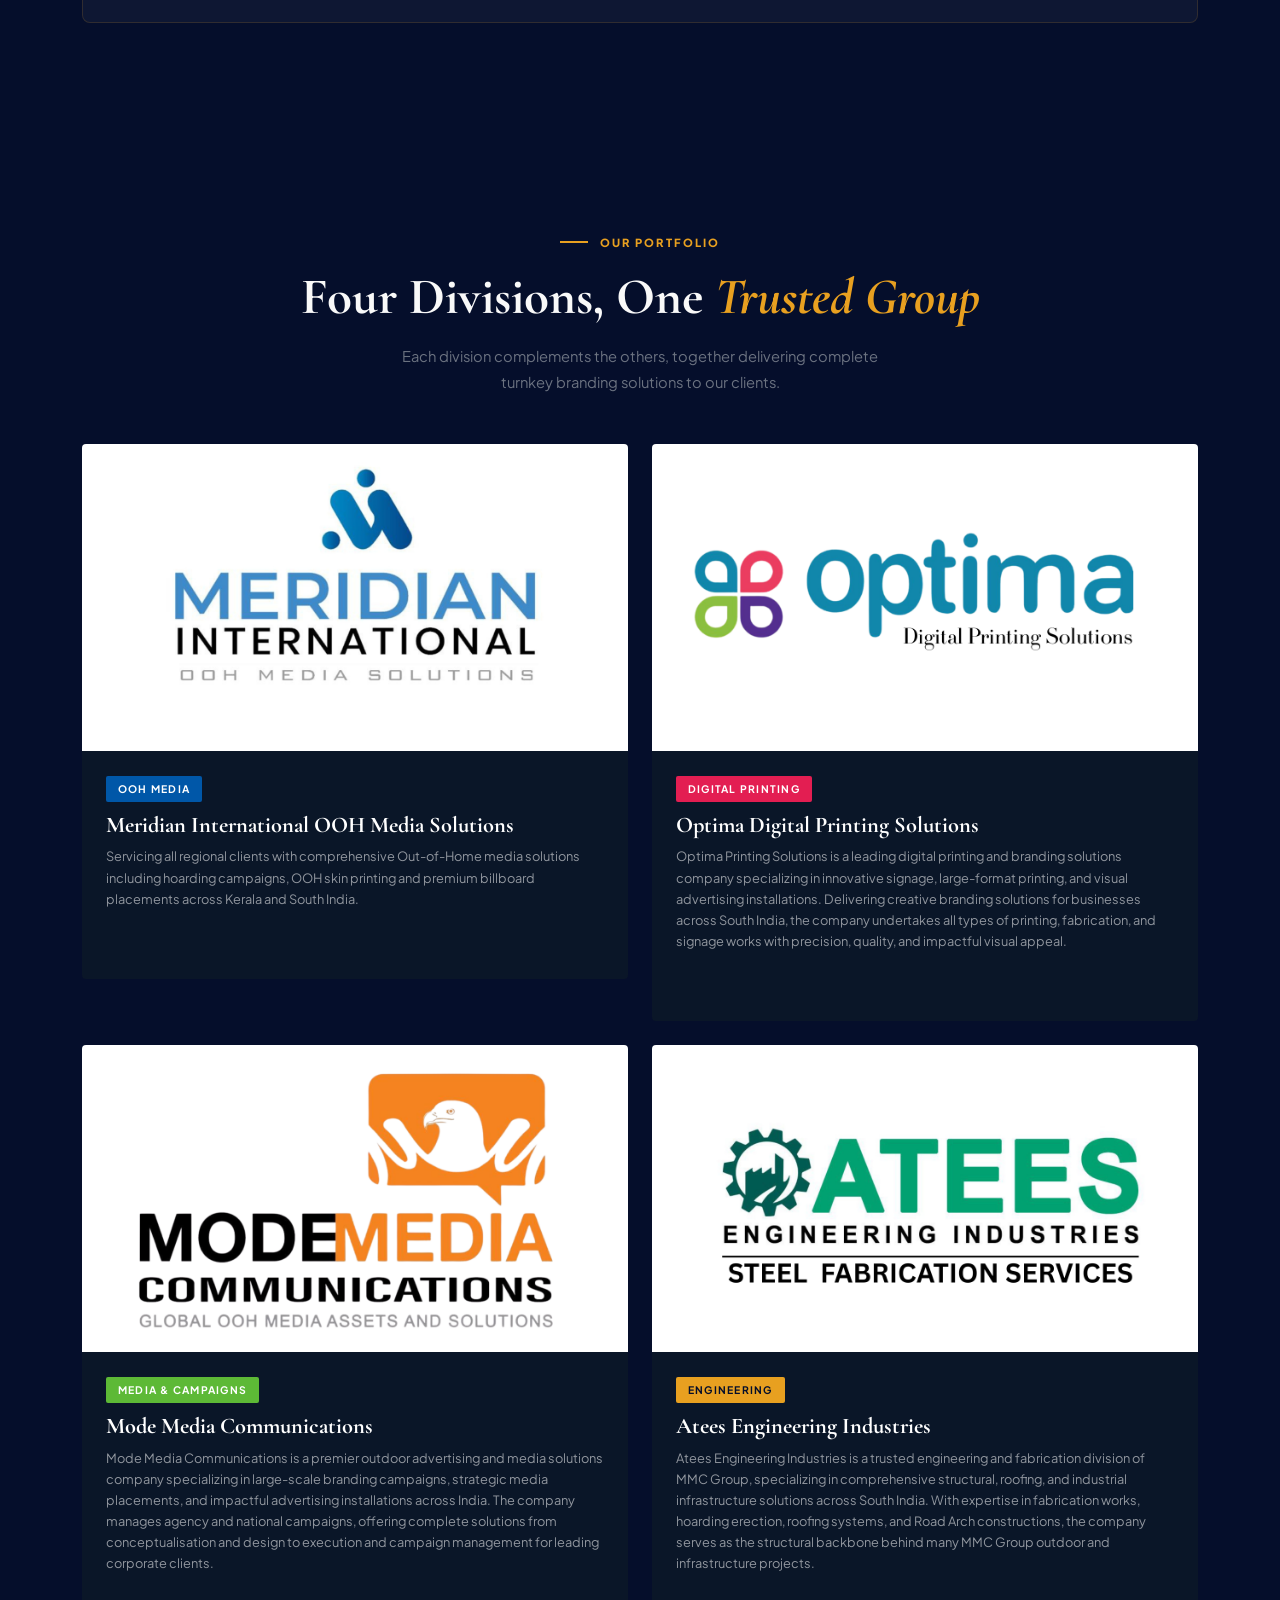
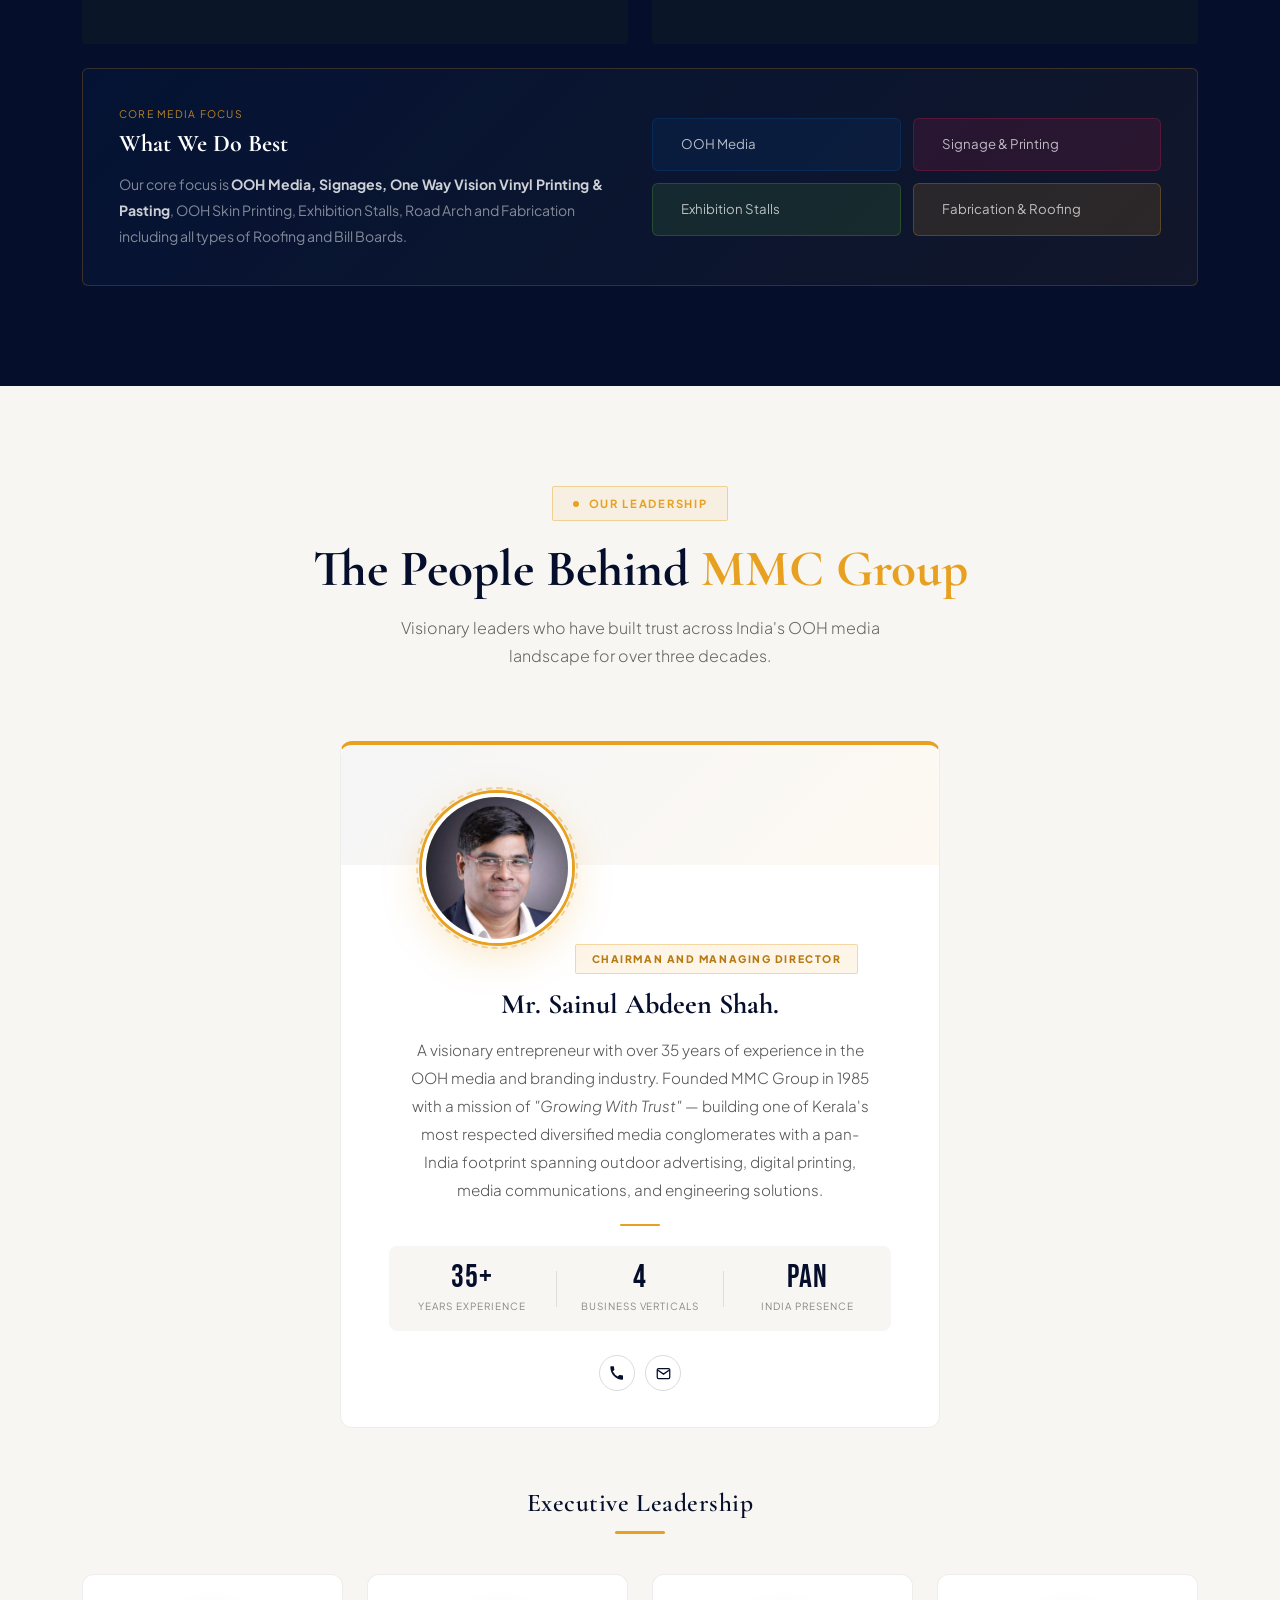
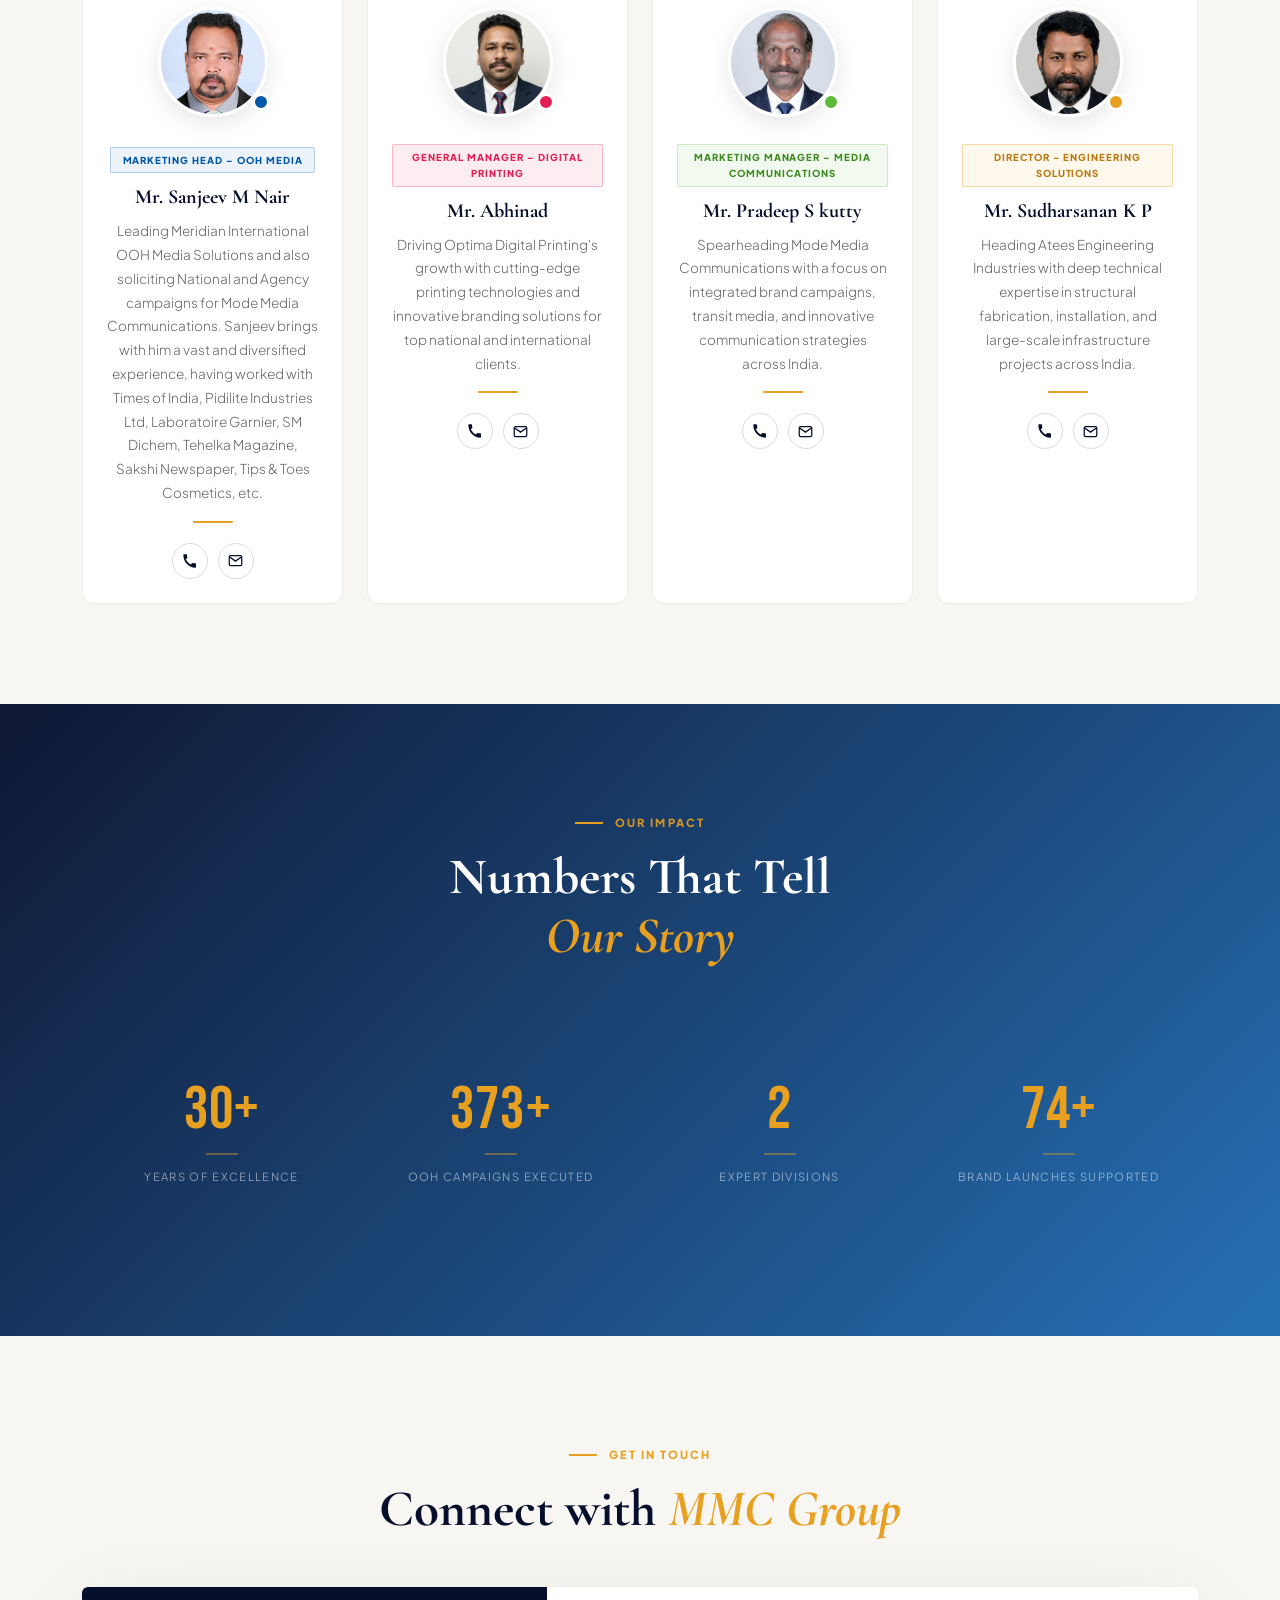
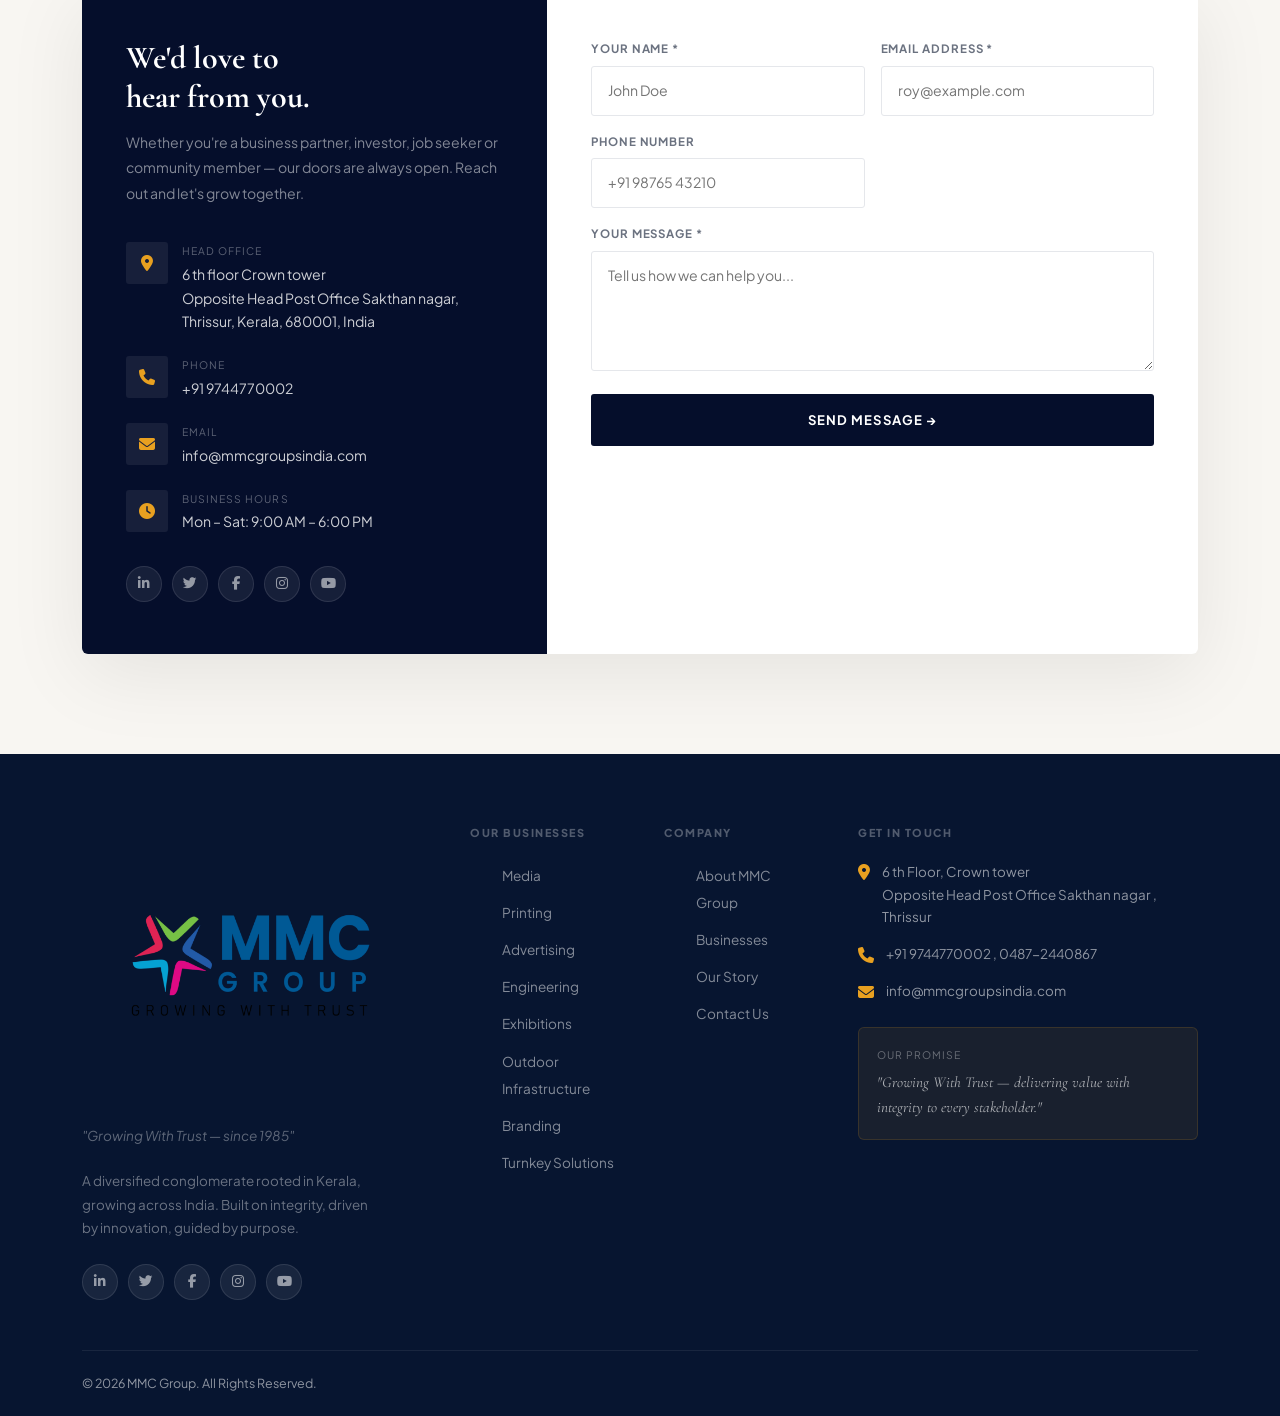
==== commit 9b34d3cd: "Update index page" ====
--- a/index.html
+++ b/index.html
@@ -1029,7 +1029,7 @@
                 <div style="display:grid;grid-template-columns:1fr 1fr;gap:12px;">
                   <div
                     style="padding:14px 18px;background:rgba(0,87,168,.12);border:1px solid rgba(0,87,168,.25);border-radius:6px;font-size:.83rem;color:rgba(255,255,255,.7);display:flex;align-items:center;gap:10px;">
-                    <span style="font-size:1.1rem;"></span> OOH Media
+                    <span style="font-size:1.1rem;"></span> OOH  Media
                   </div>
                   <div
                     style="padding:14px 18px;background:rgba(227,30,82,.12);border:1px solid rgba(227,30,82,.25);border-radius:6px;font-size:.83rem;color:rgba(255,255,255,.7);display:flex;align-items:center;gap:10px;">
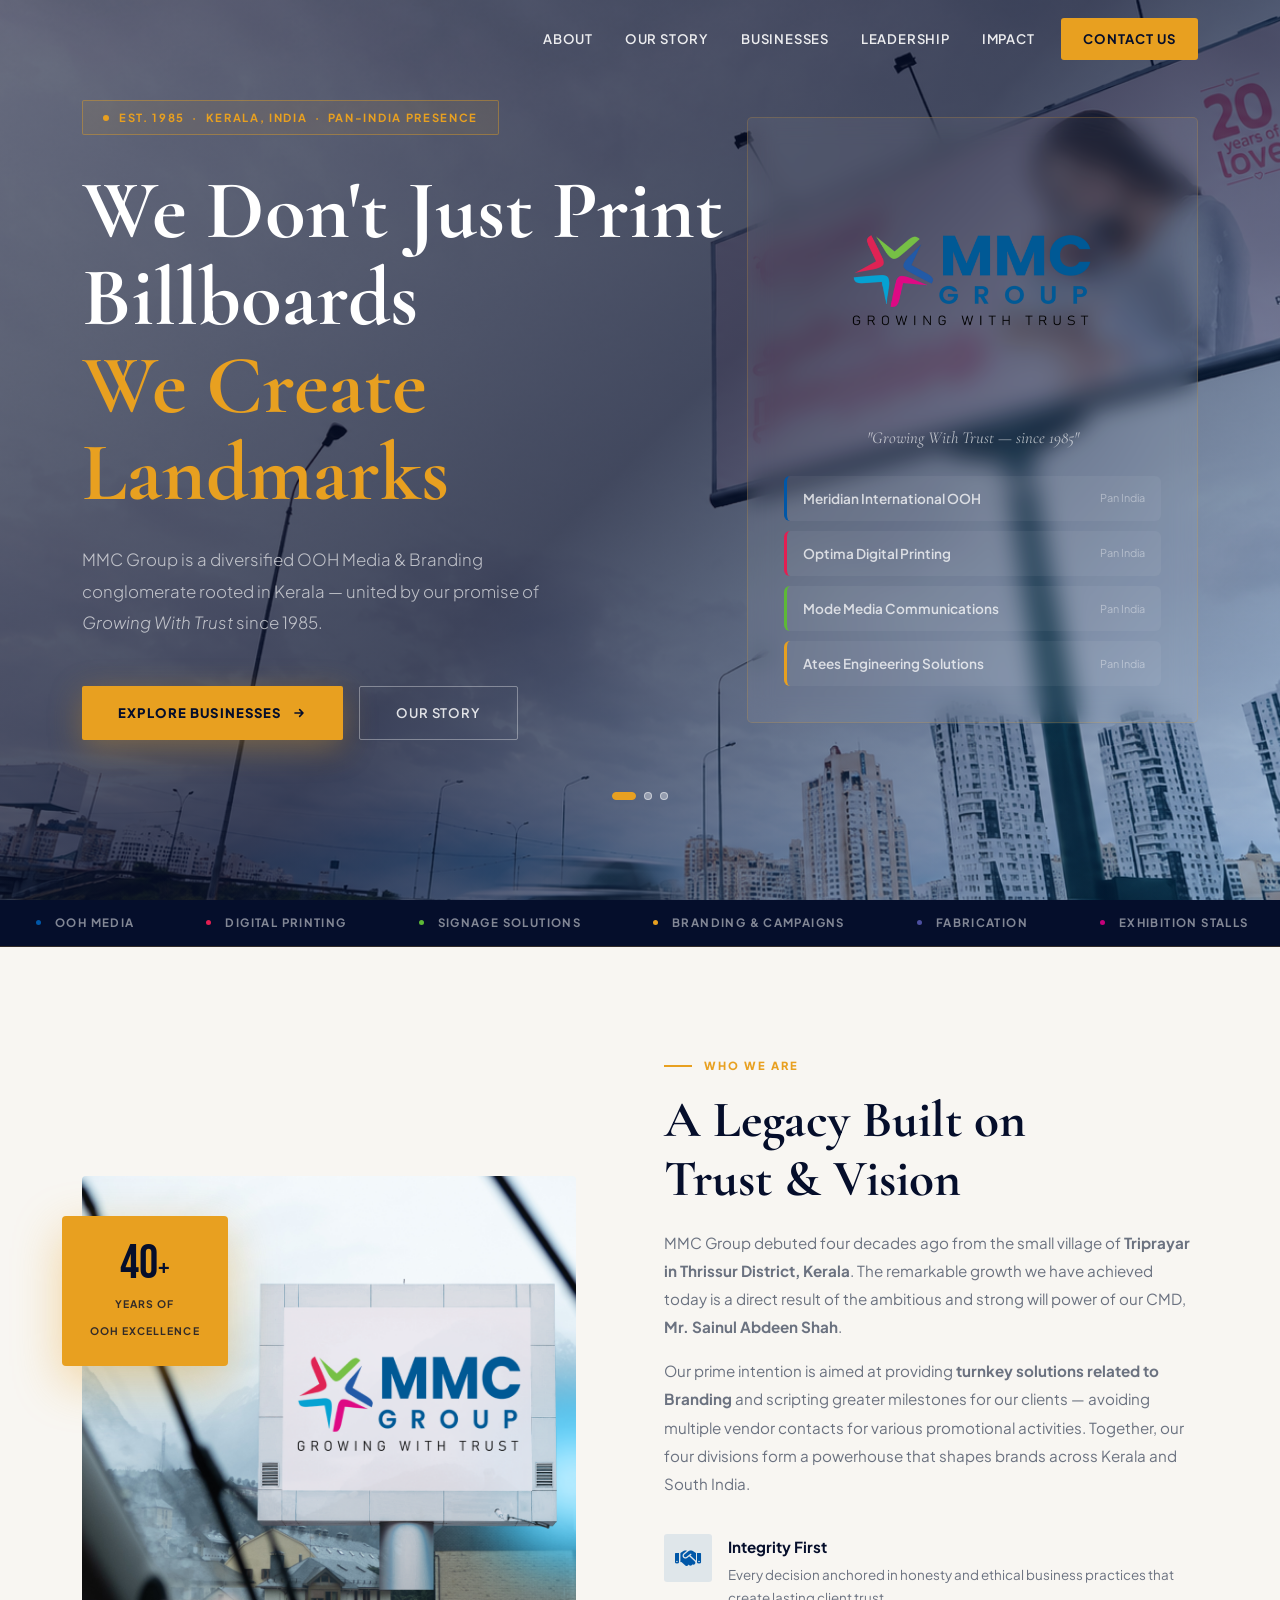
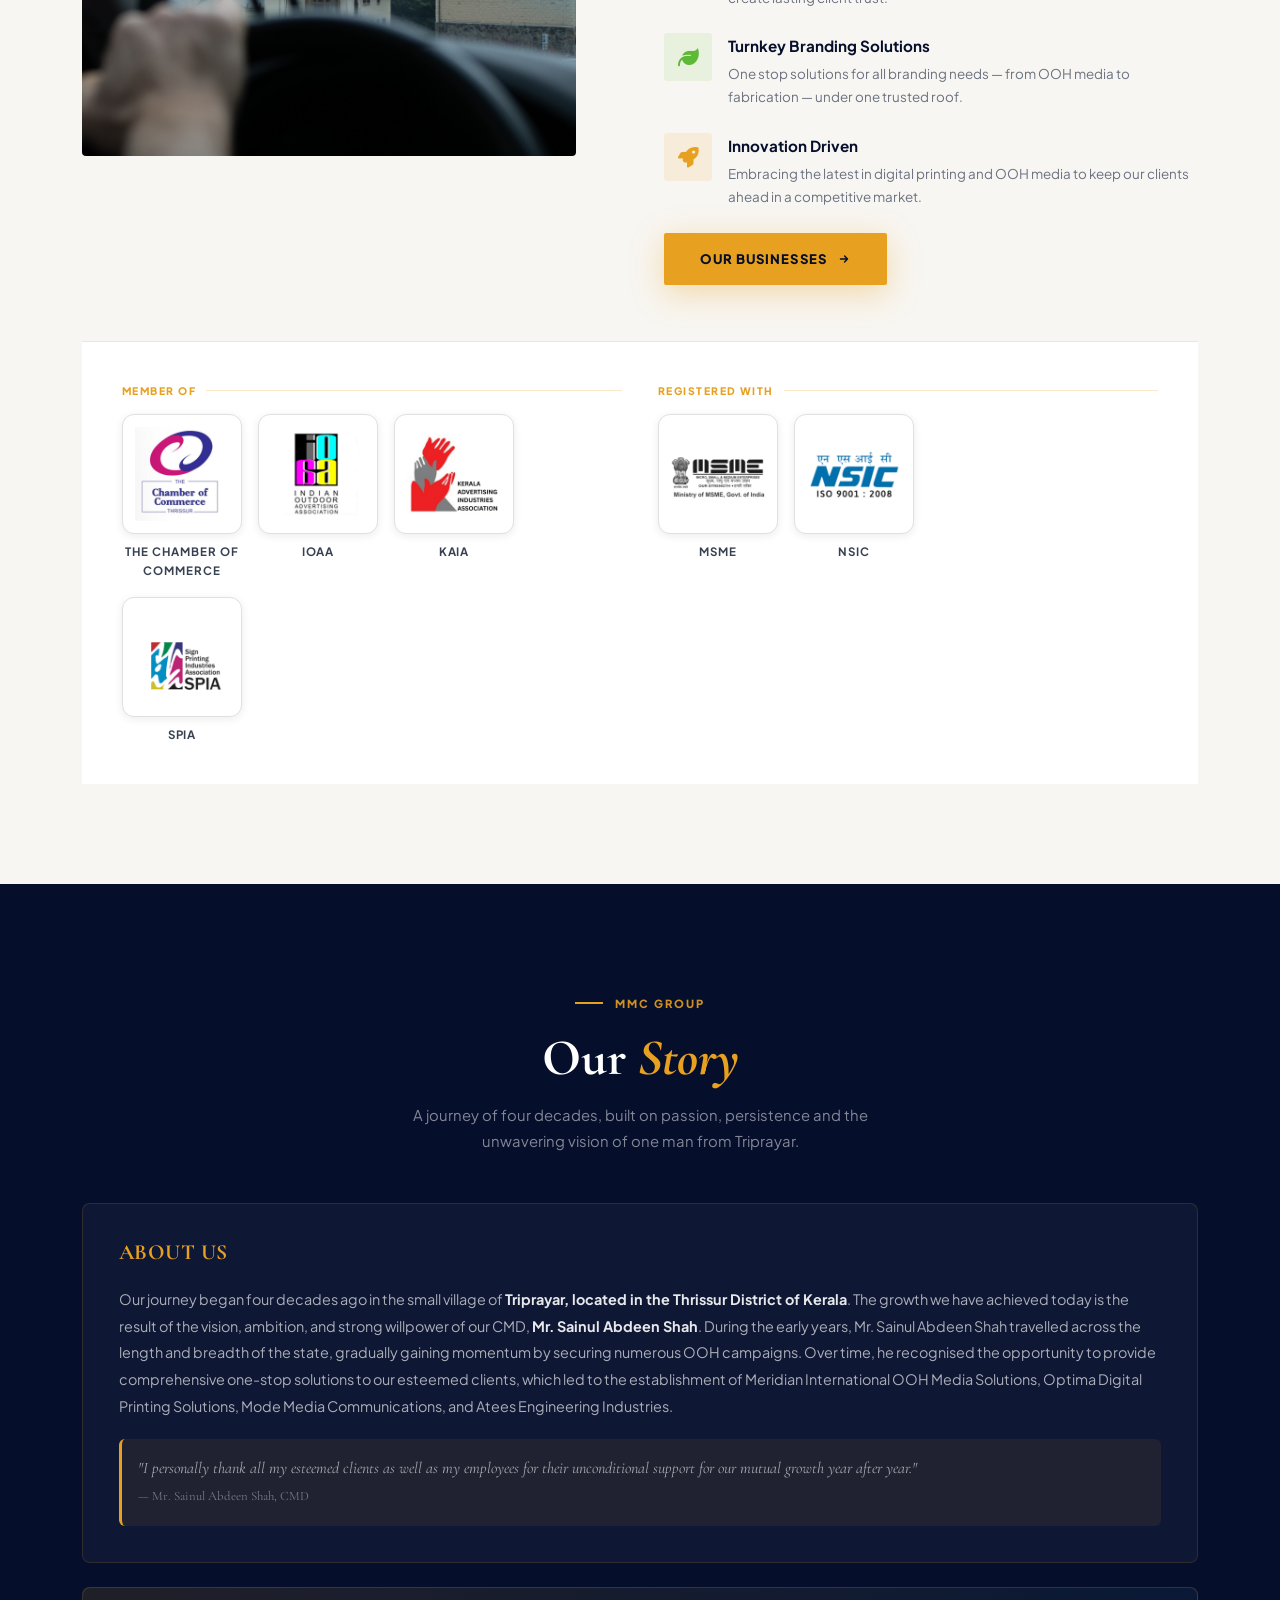
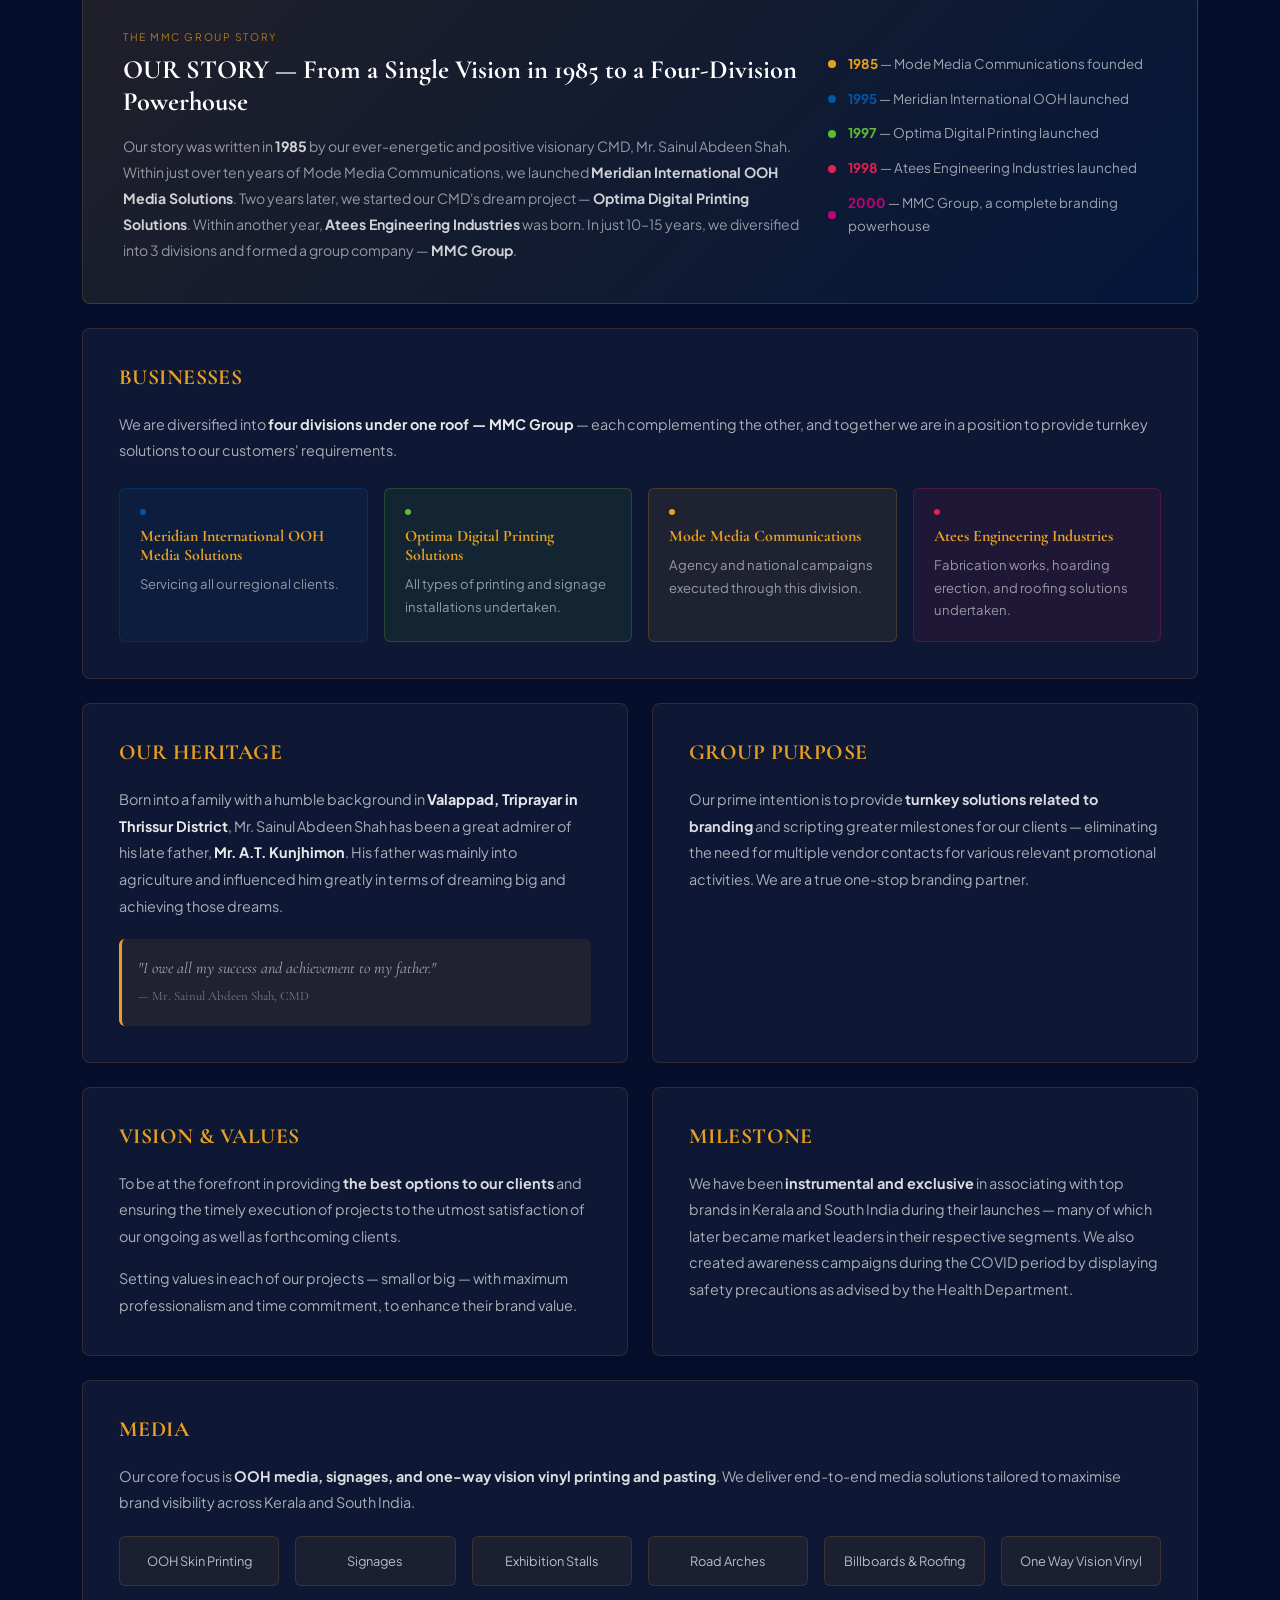
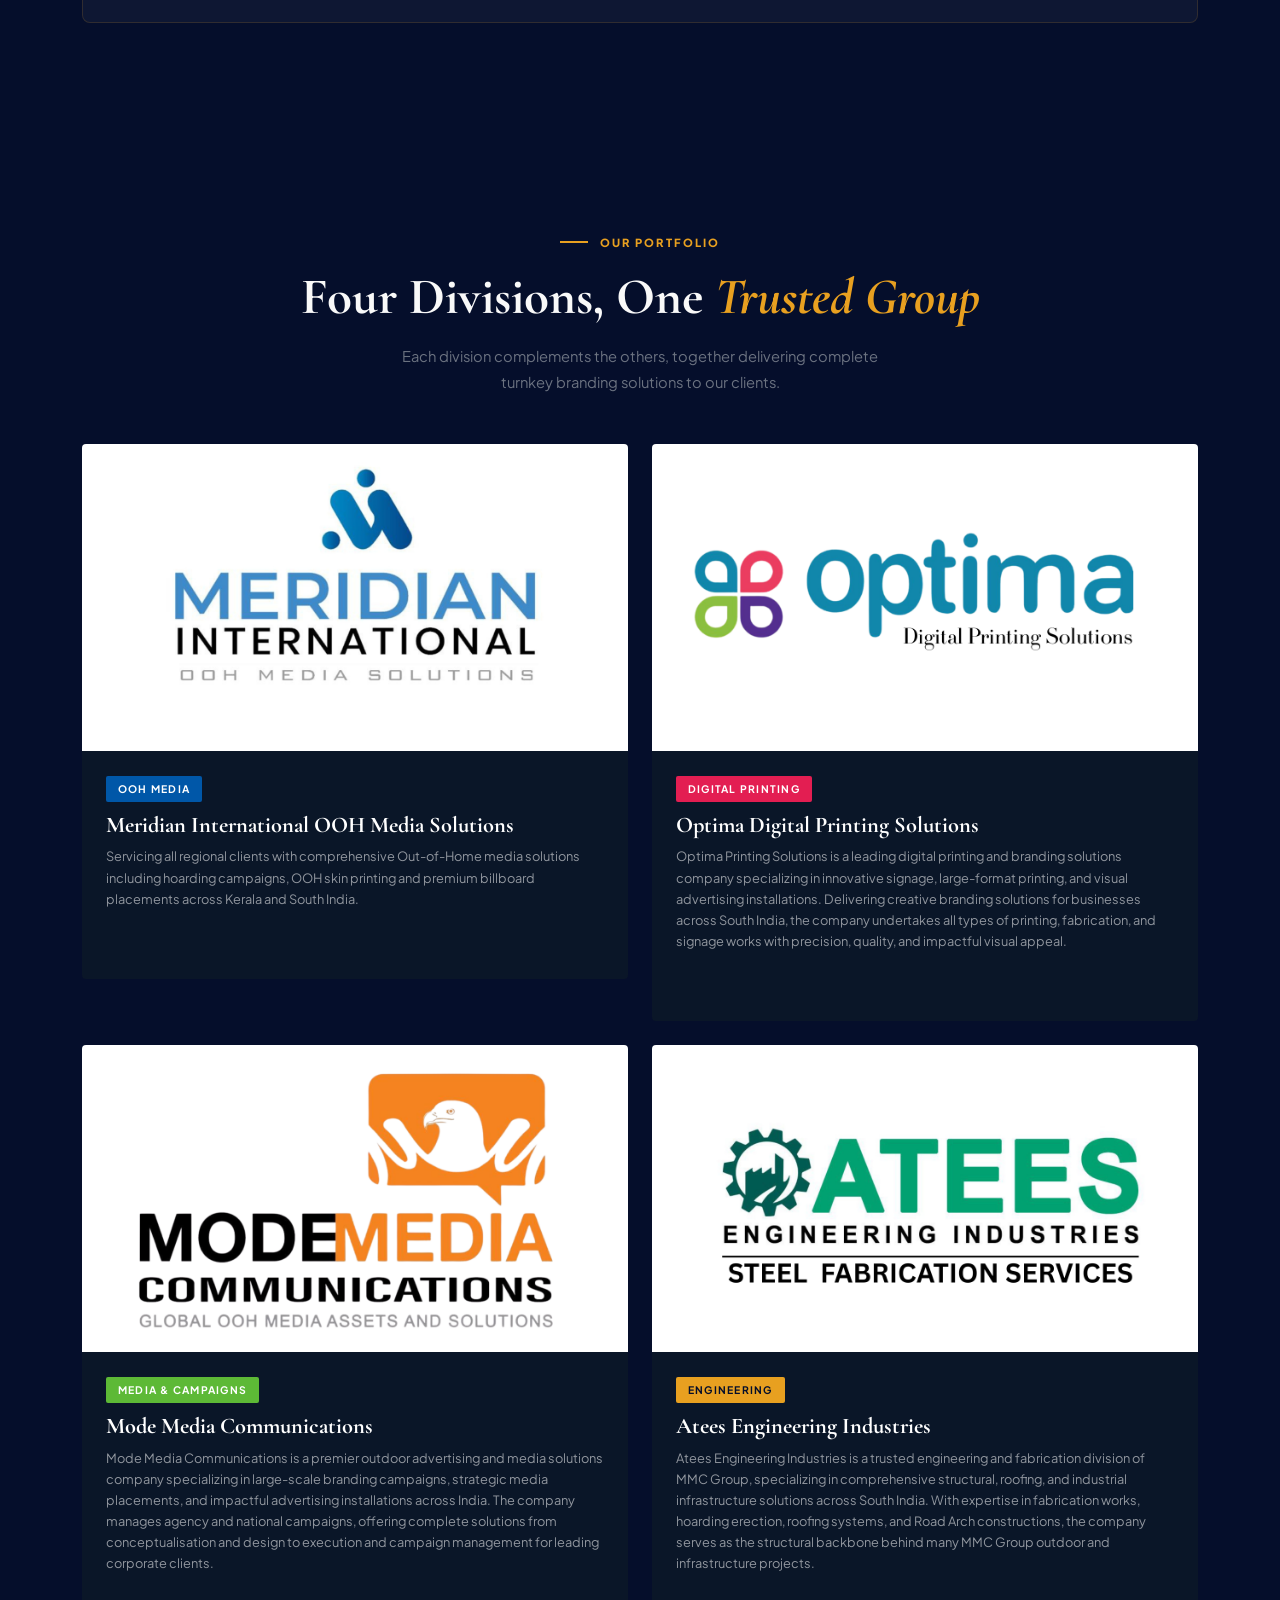
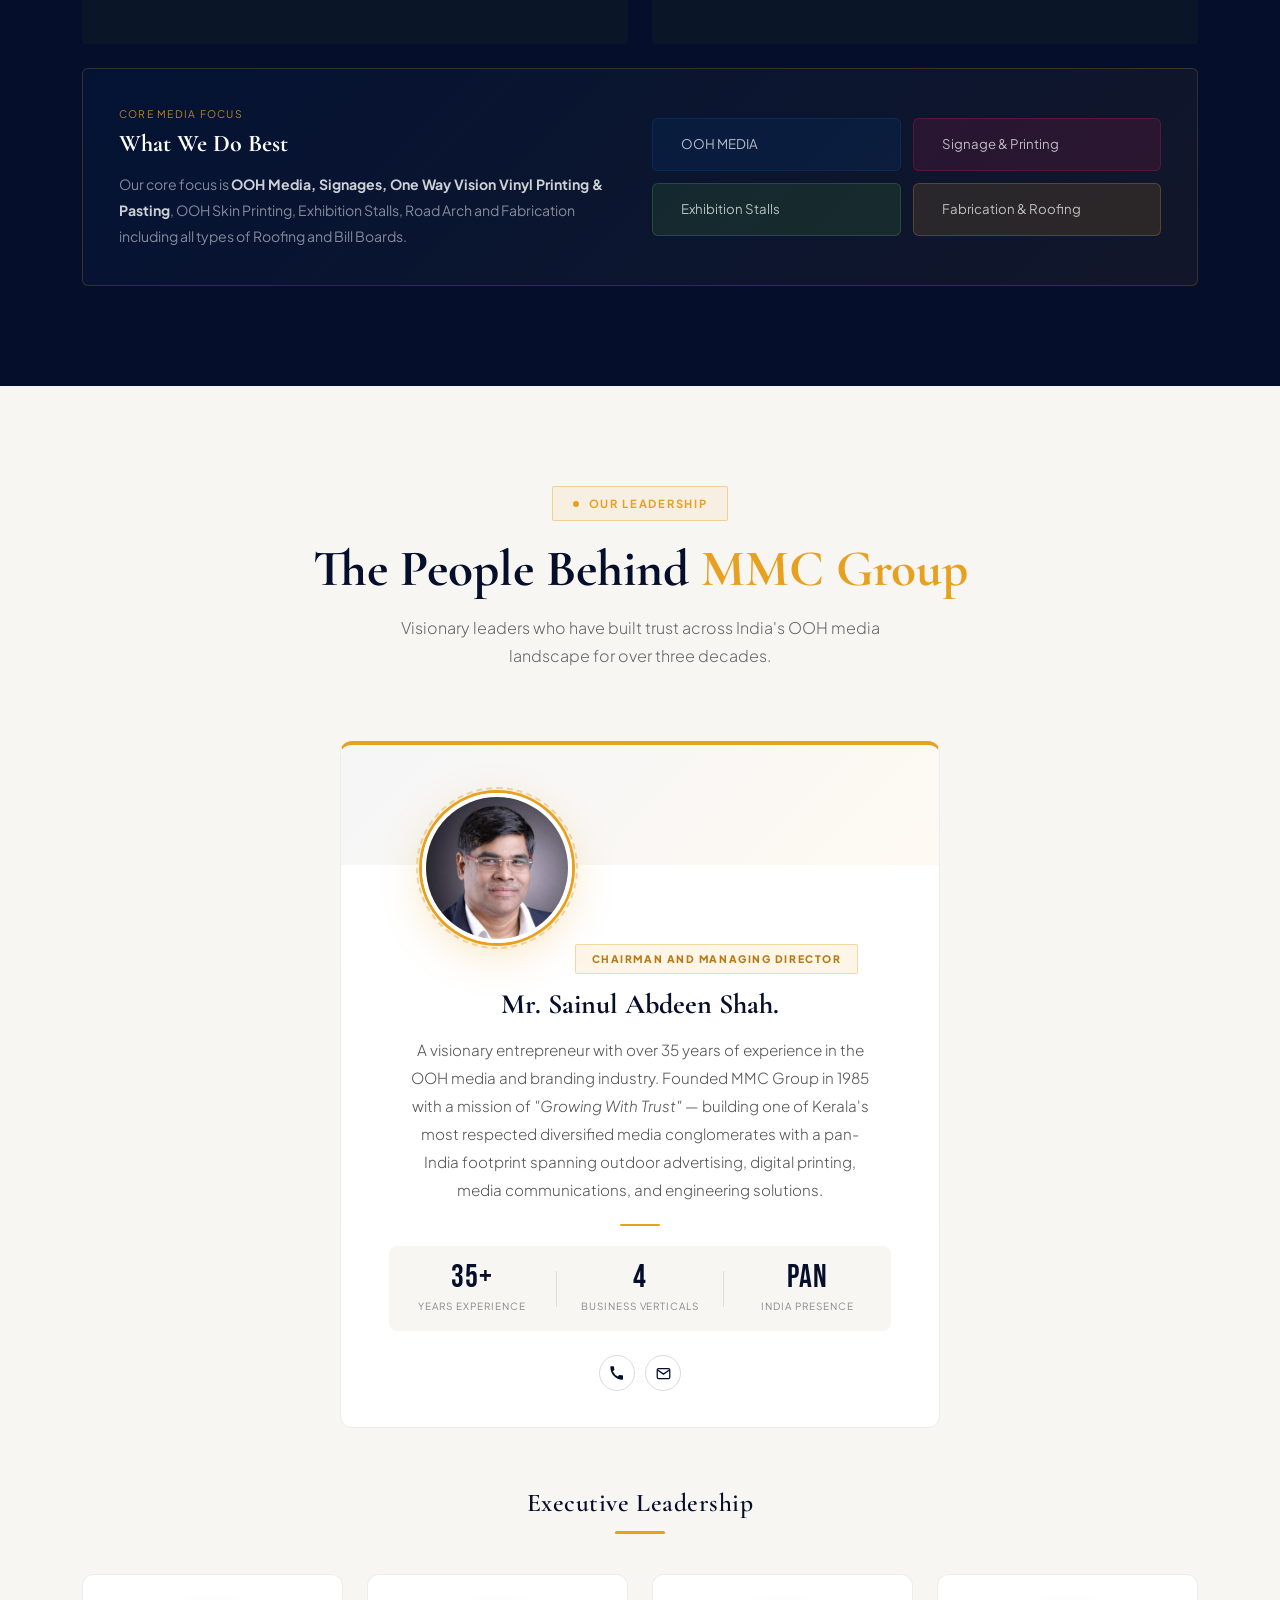
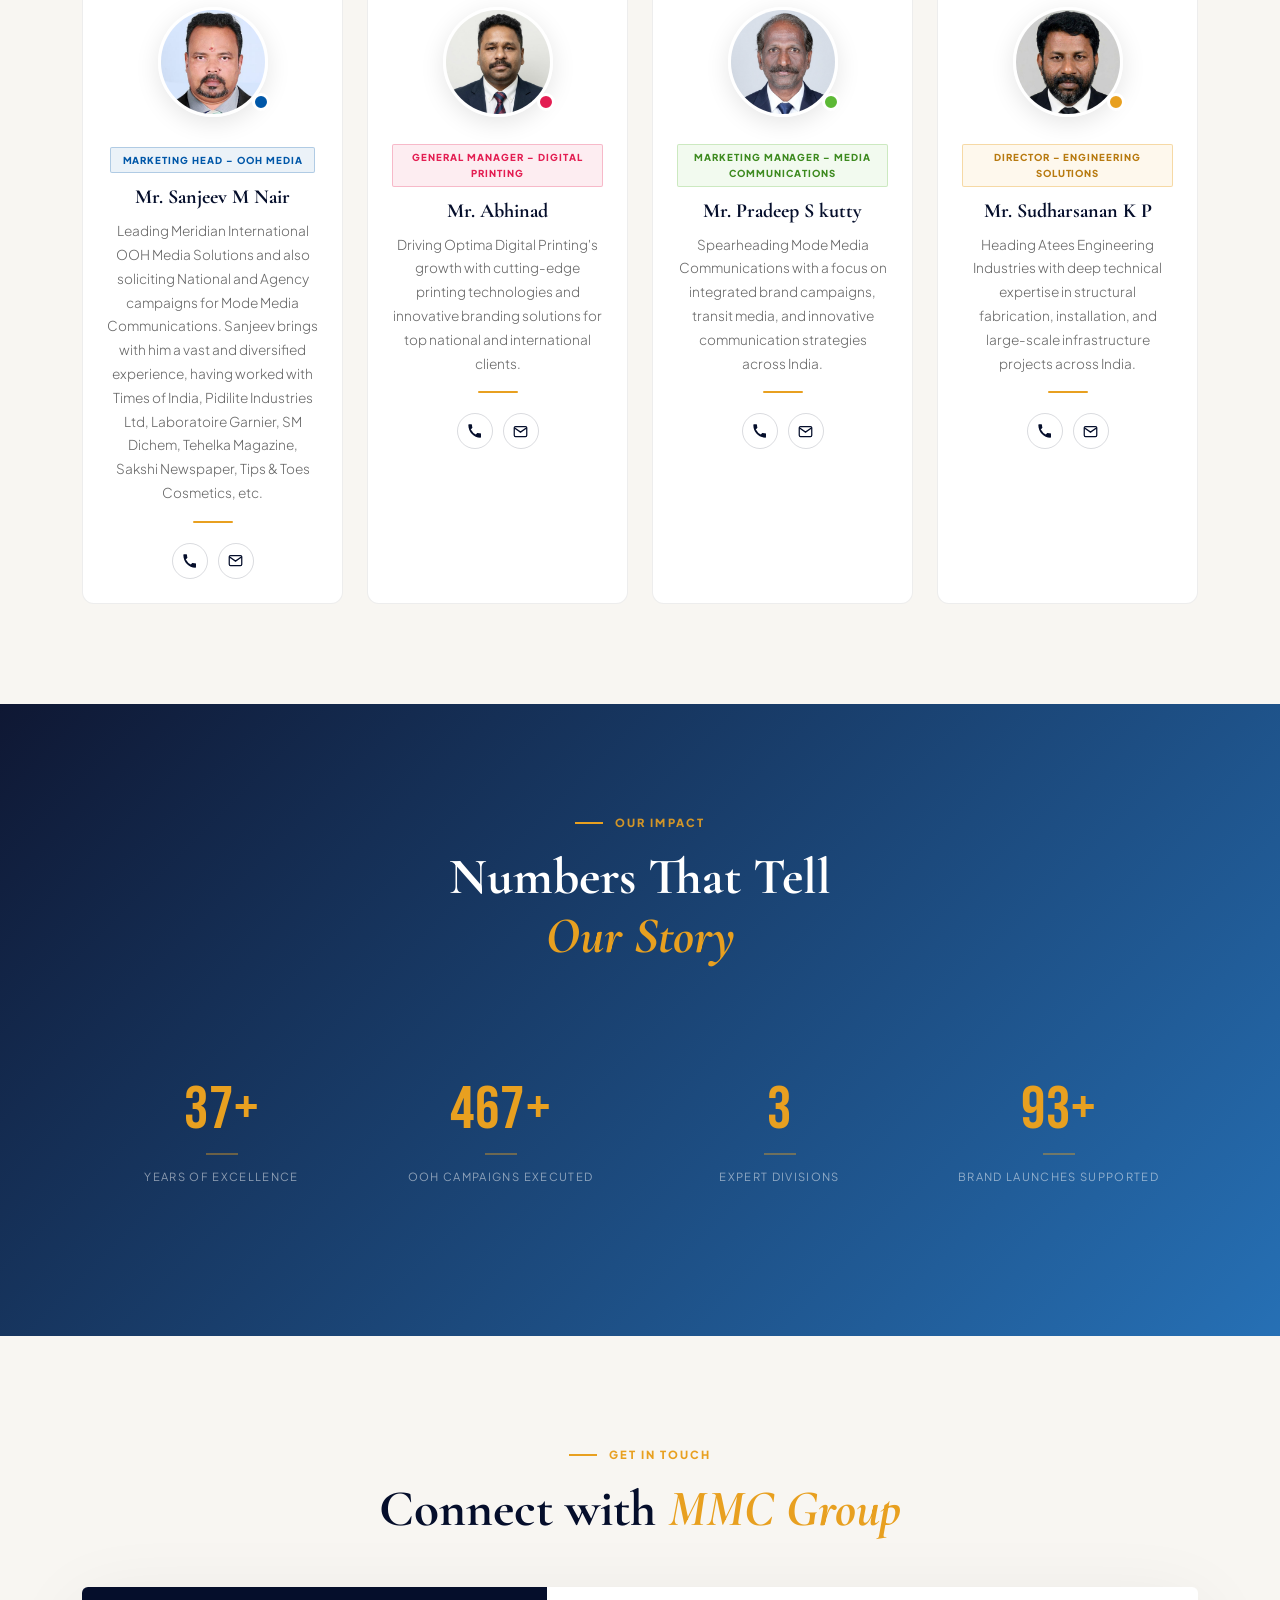
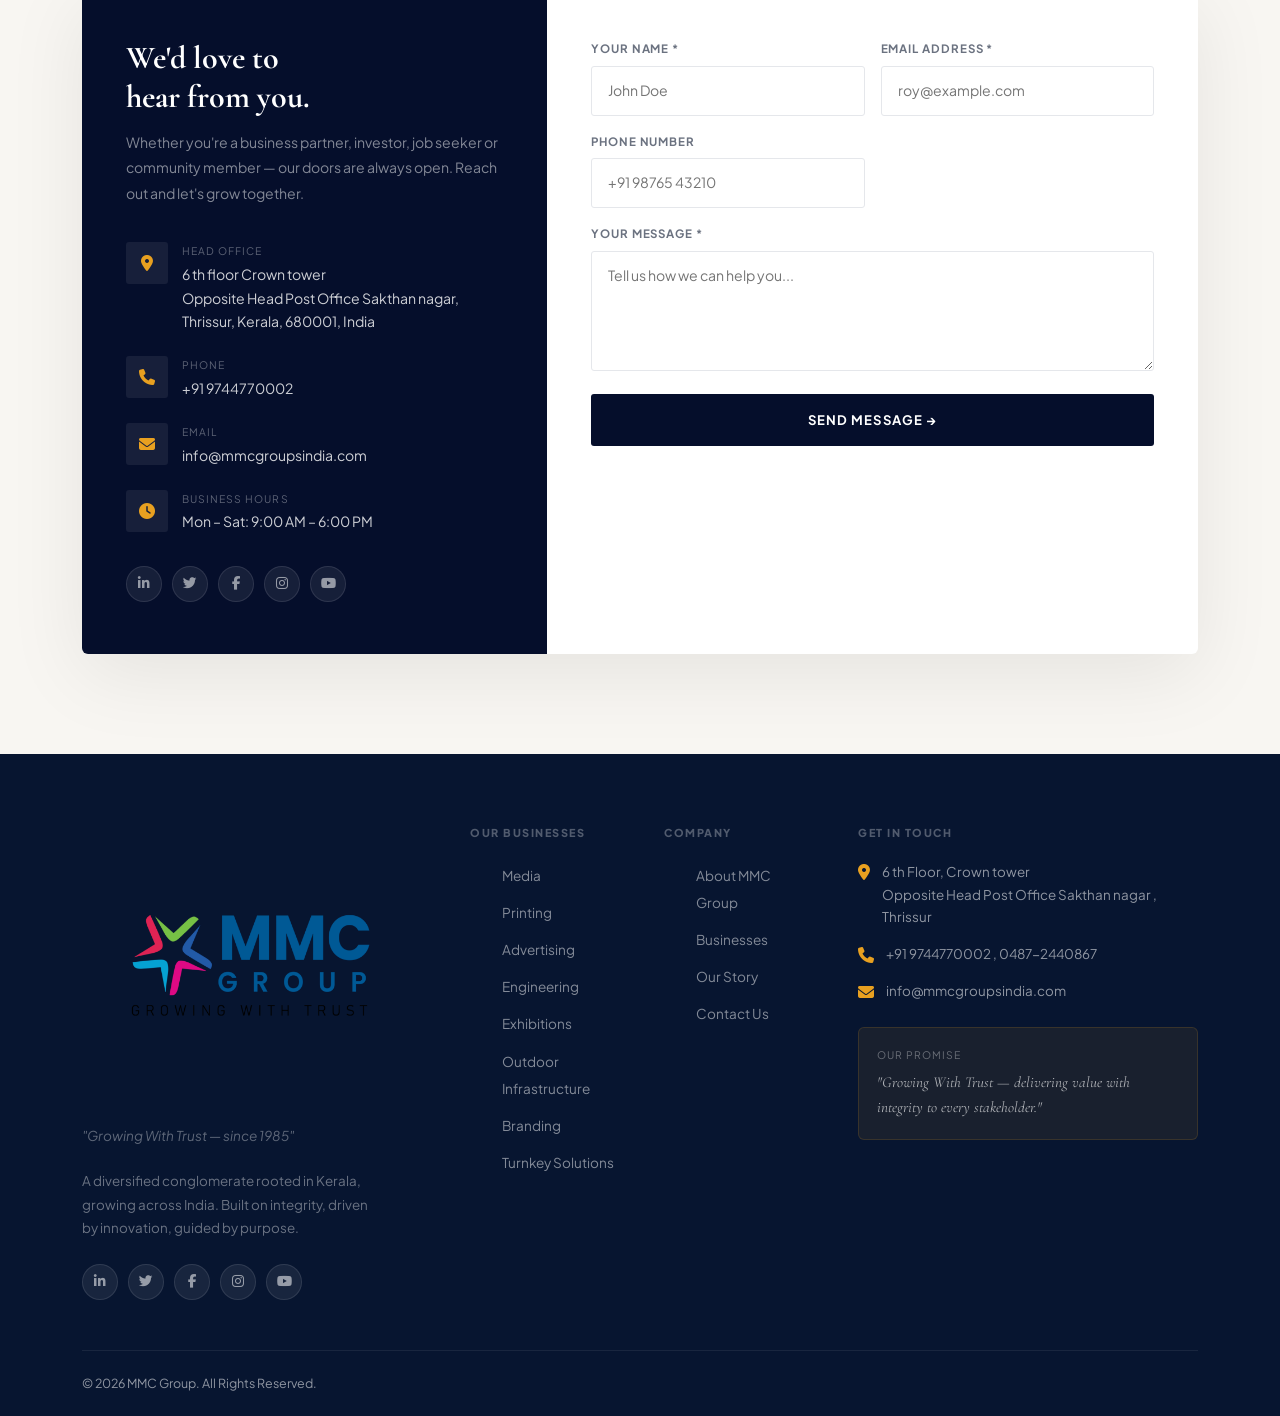
==== commit 406fe547: "Update index page one" ====
--- a/index.html
+++ b/index.html
@@ -1029,7 +1029,7 @@
                 <div style="display:grid;grid-template-columns:1fr 1fr;gap:12px;">
                   <div
                     style="padding:14px 18px;background:rgba(0,87,168,.12);border:1px solid rgba(0,87,168,.25);border-radius:6px;font-size:.83rem;color:rgba(255,255,255,.7);display:flex;align-items:center;gap:10px;">
-                    <span style="font-size:1.1rem;"></span> OOH  Media
+                    <span style="font-size:1.1rem;"></span> OOH MEDIA
                   </div>
                   <div
                     style="padding:14px 18px;background:rgba(227,30,82,.12);border:1px solid rgba(227,30,82,.25);border-radius:6px;font-size:.83rem;color:rgba(255,255,255,.7);display:flex;align-items:center;gap:10px;">
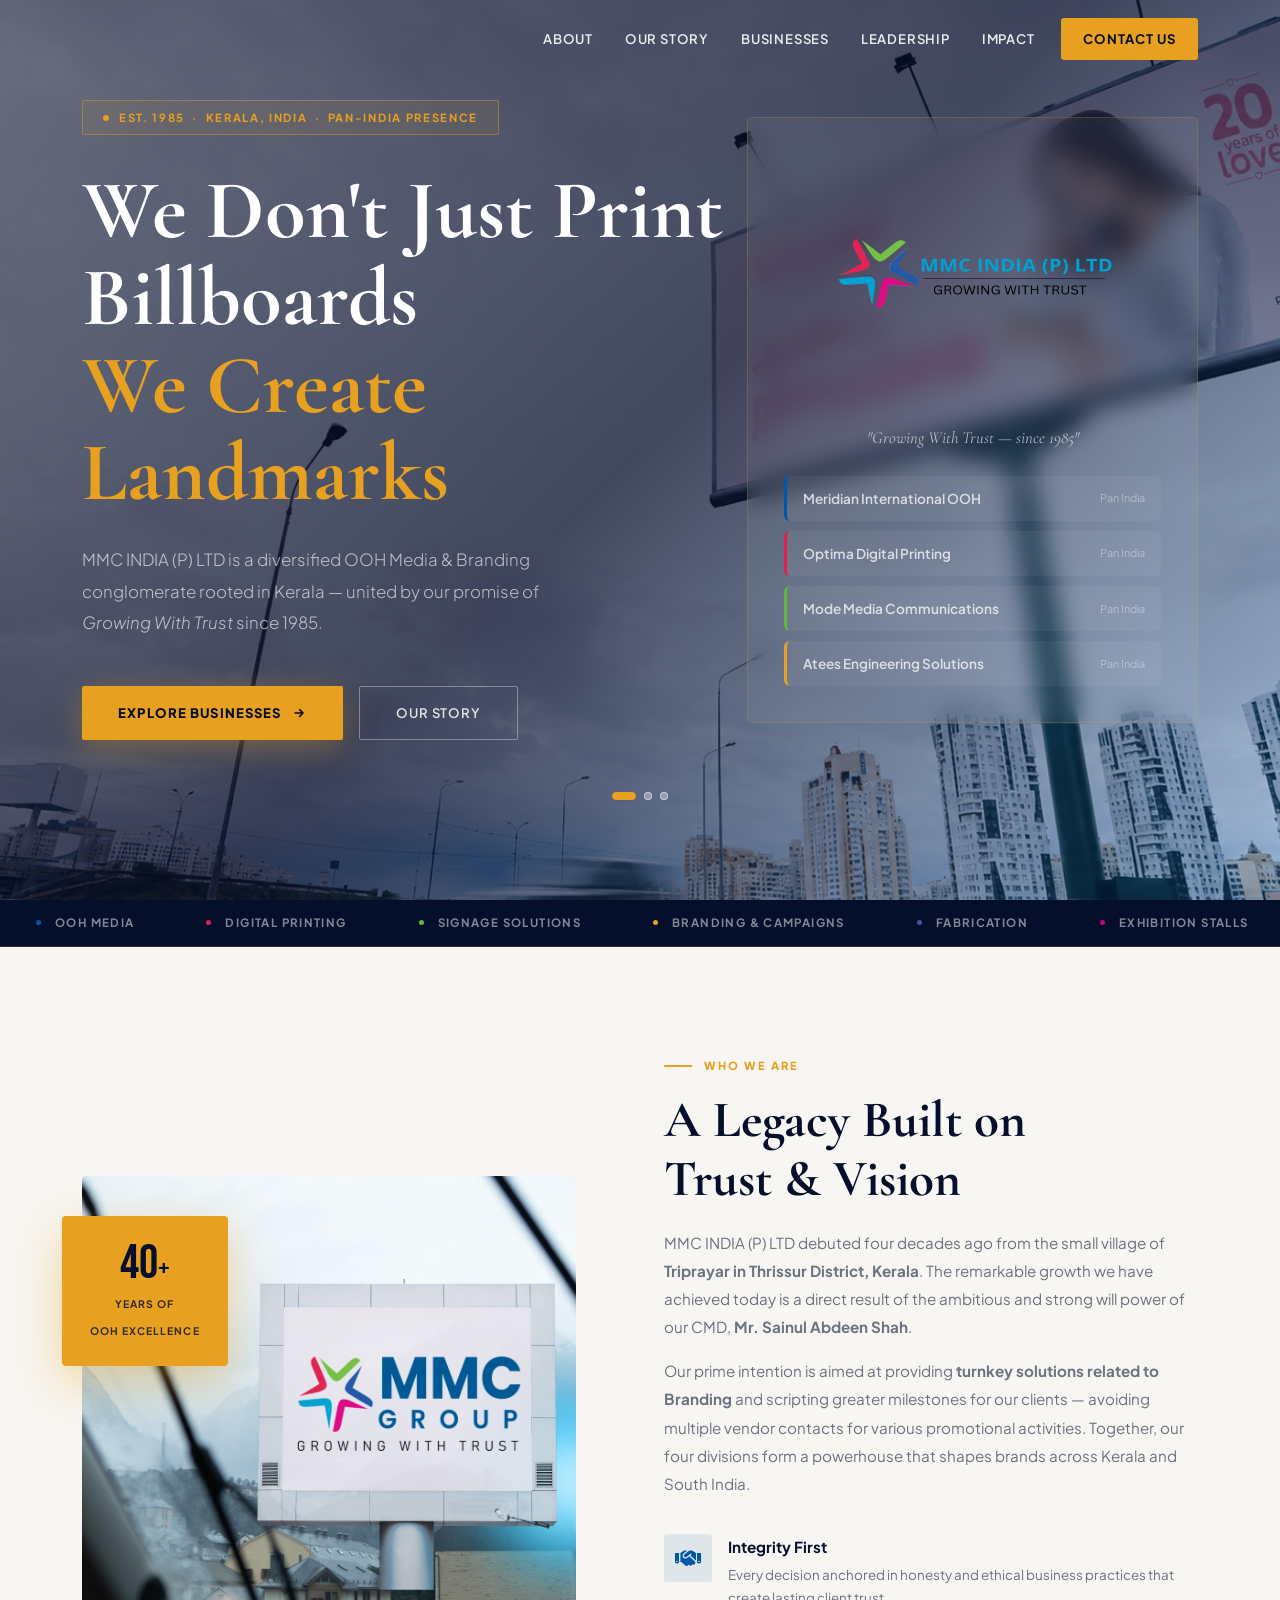
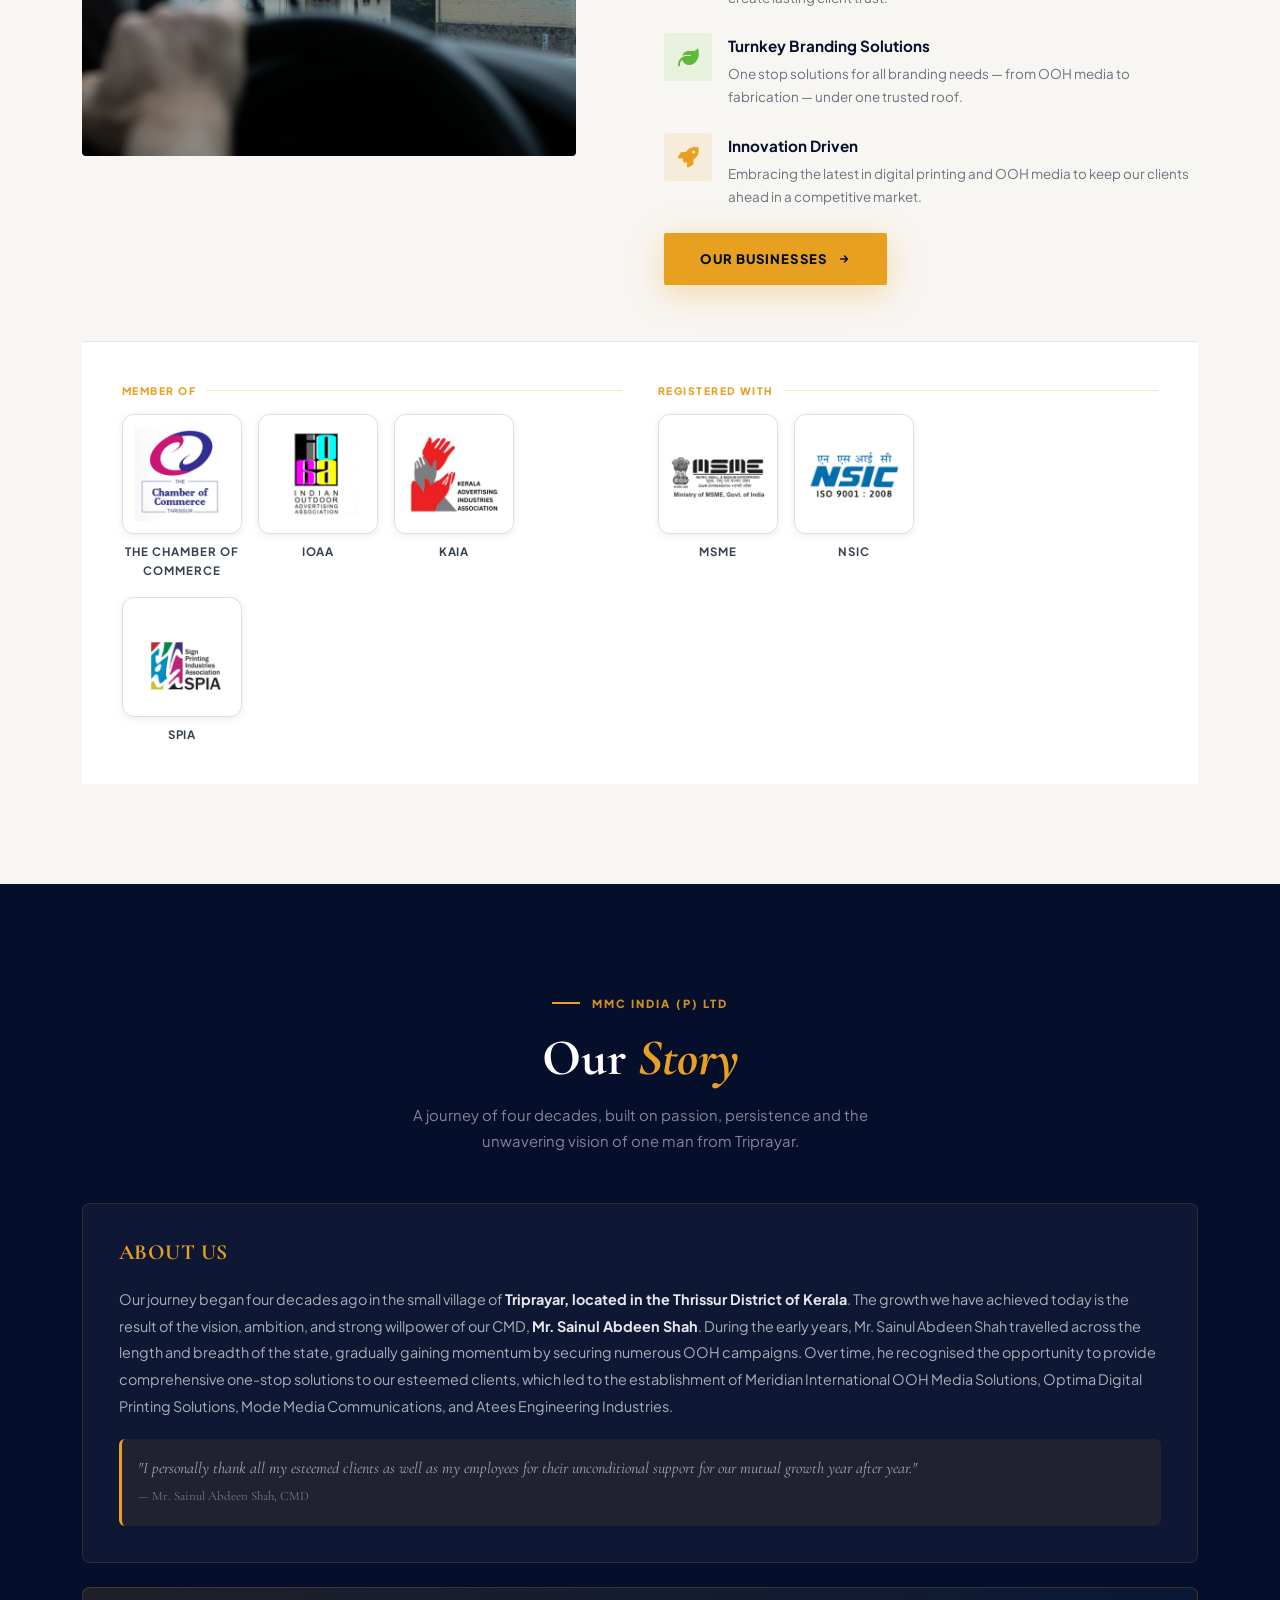
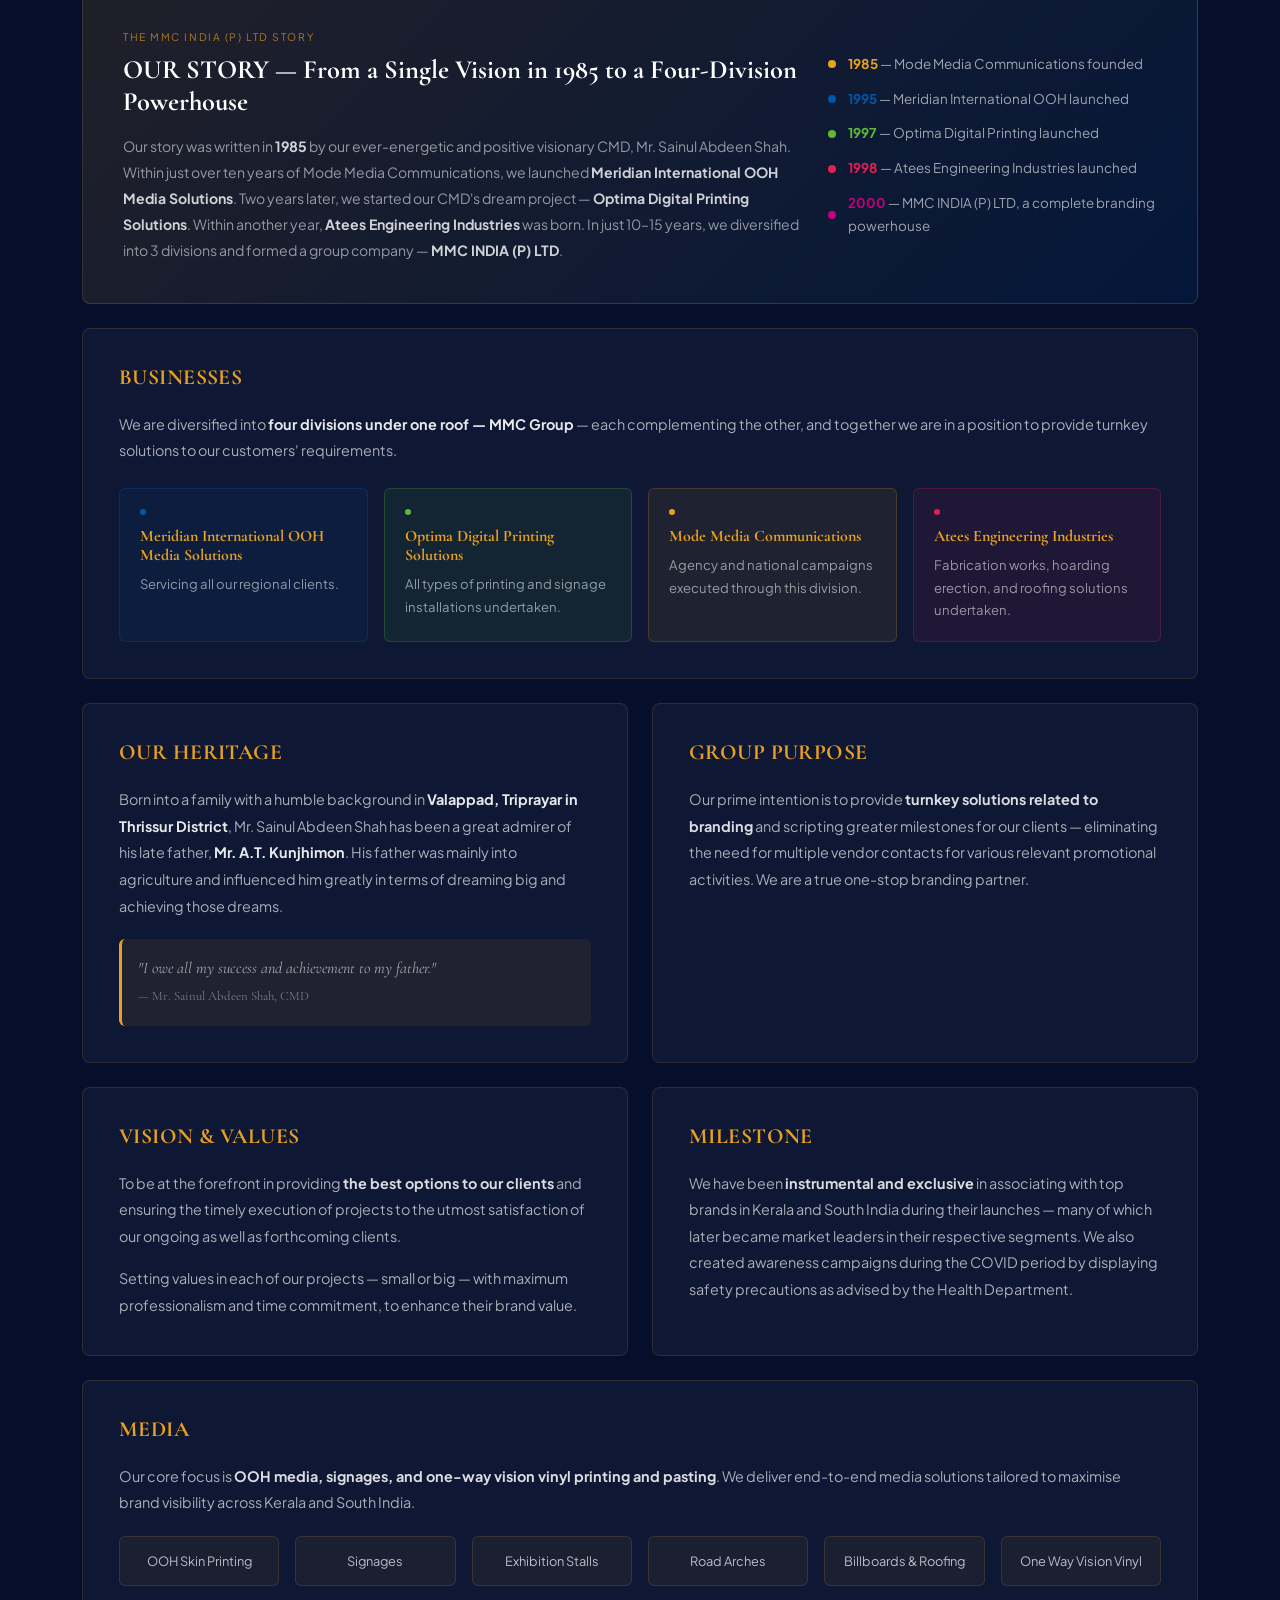
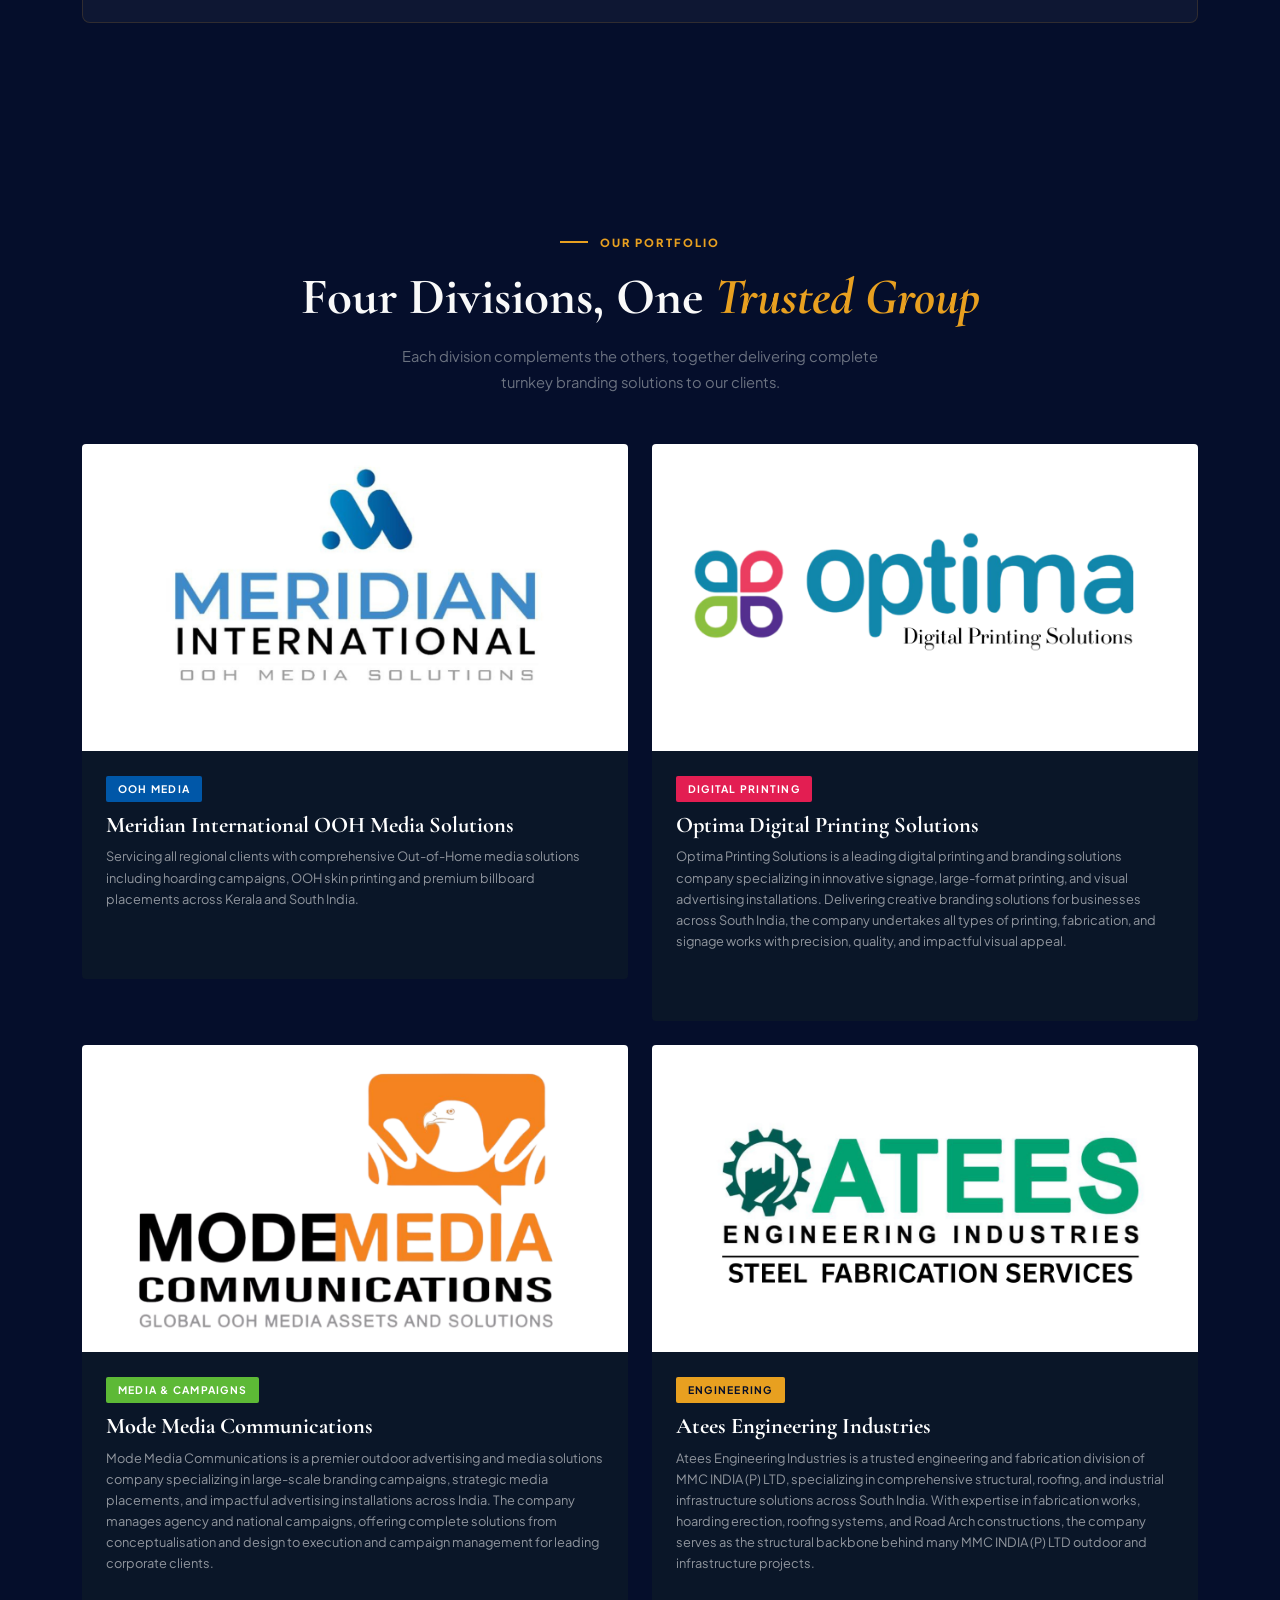
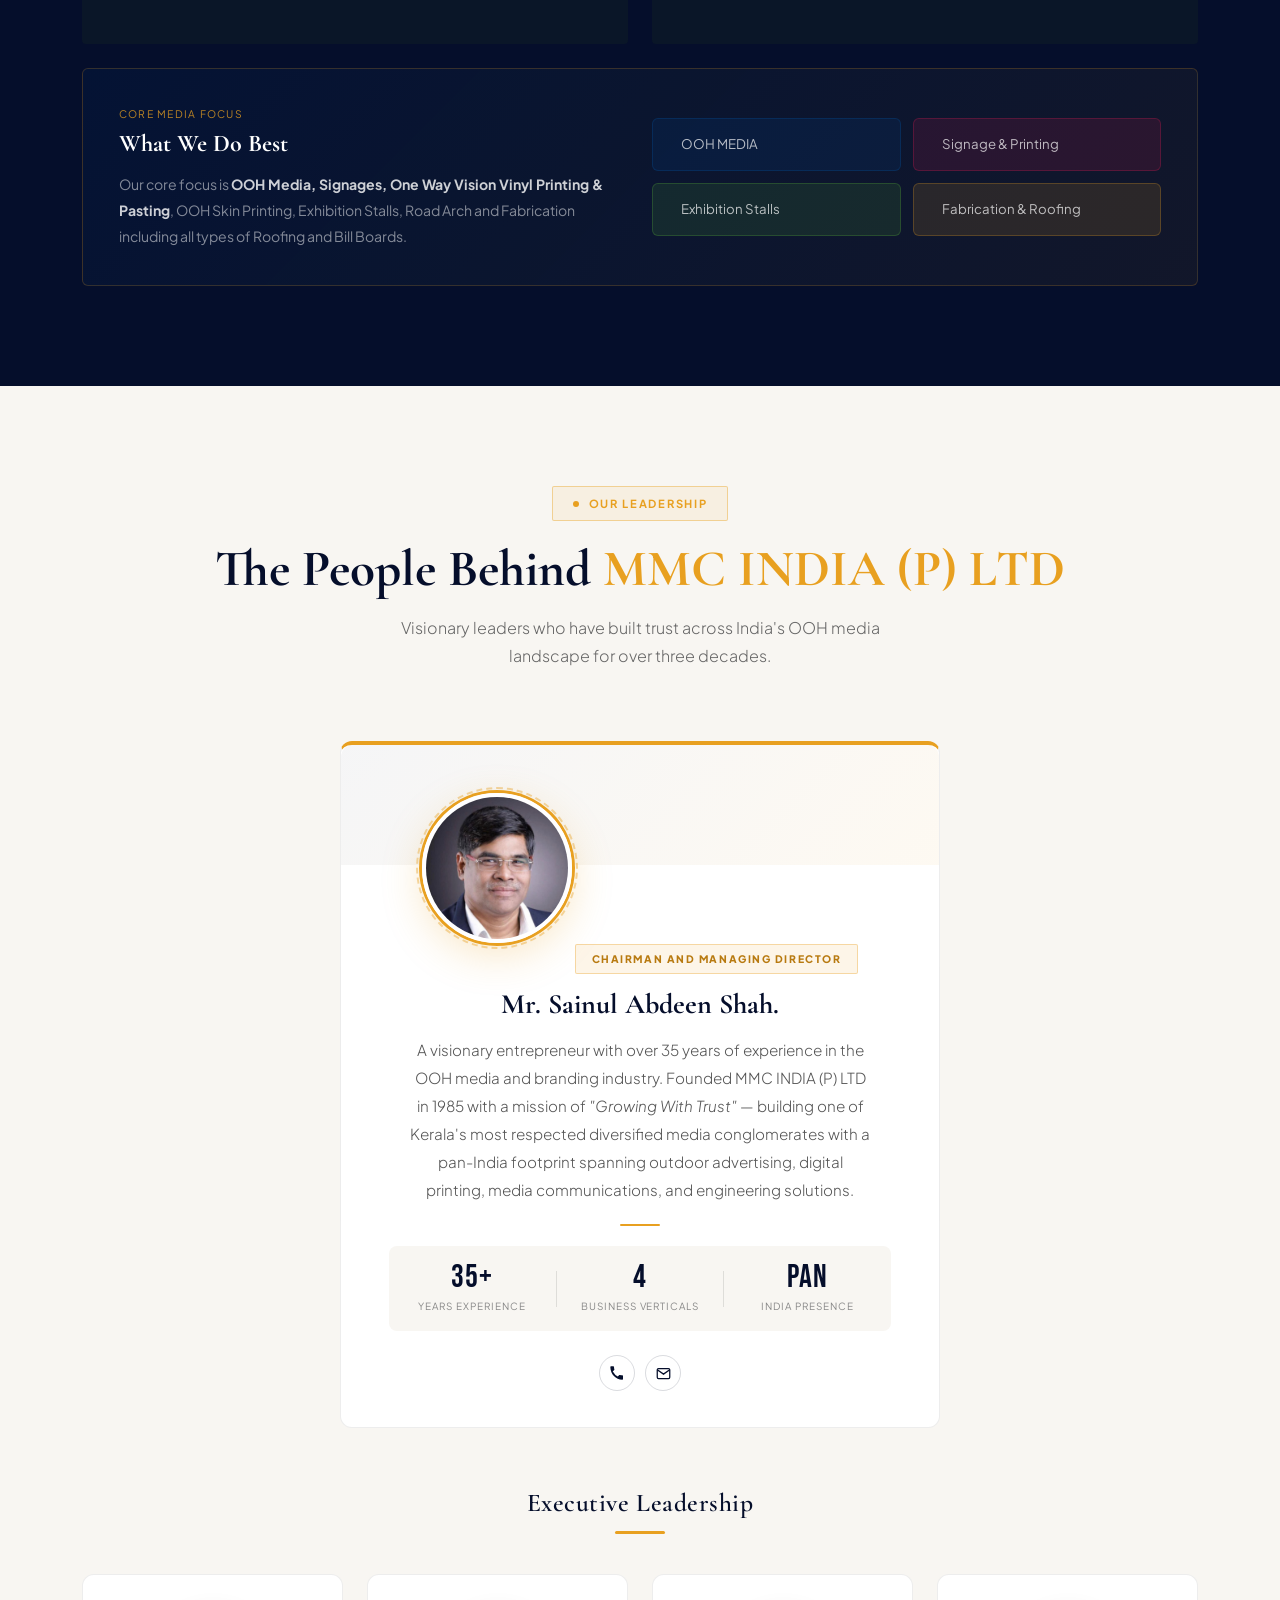
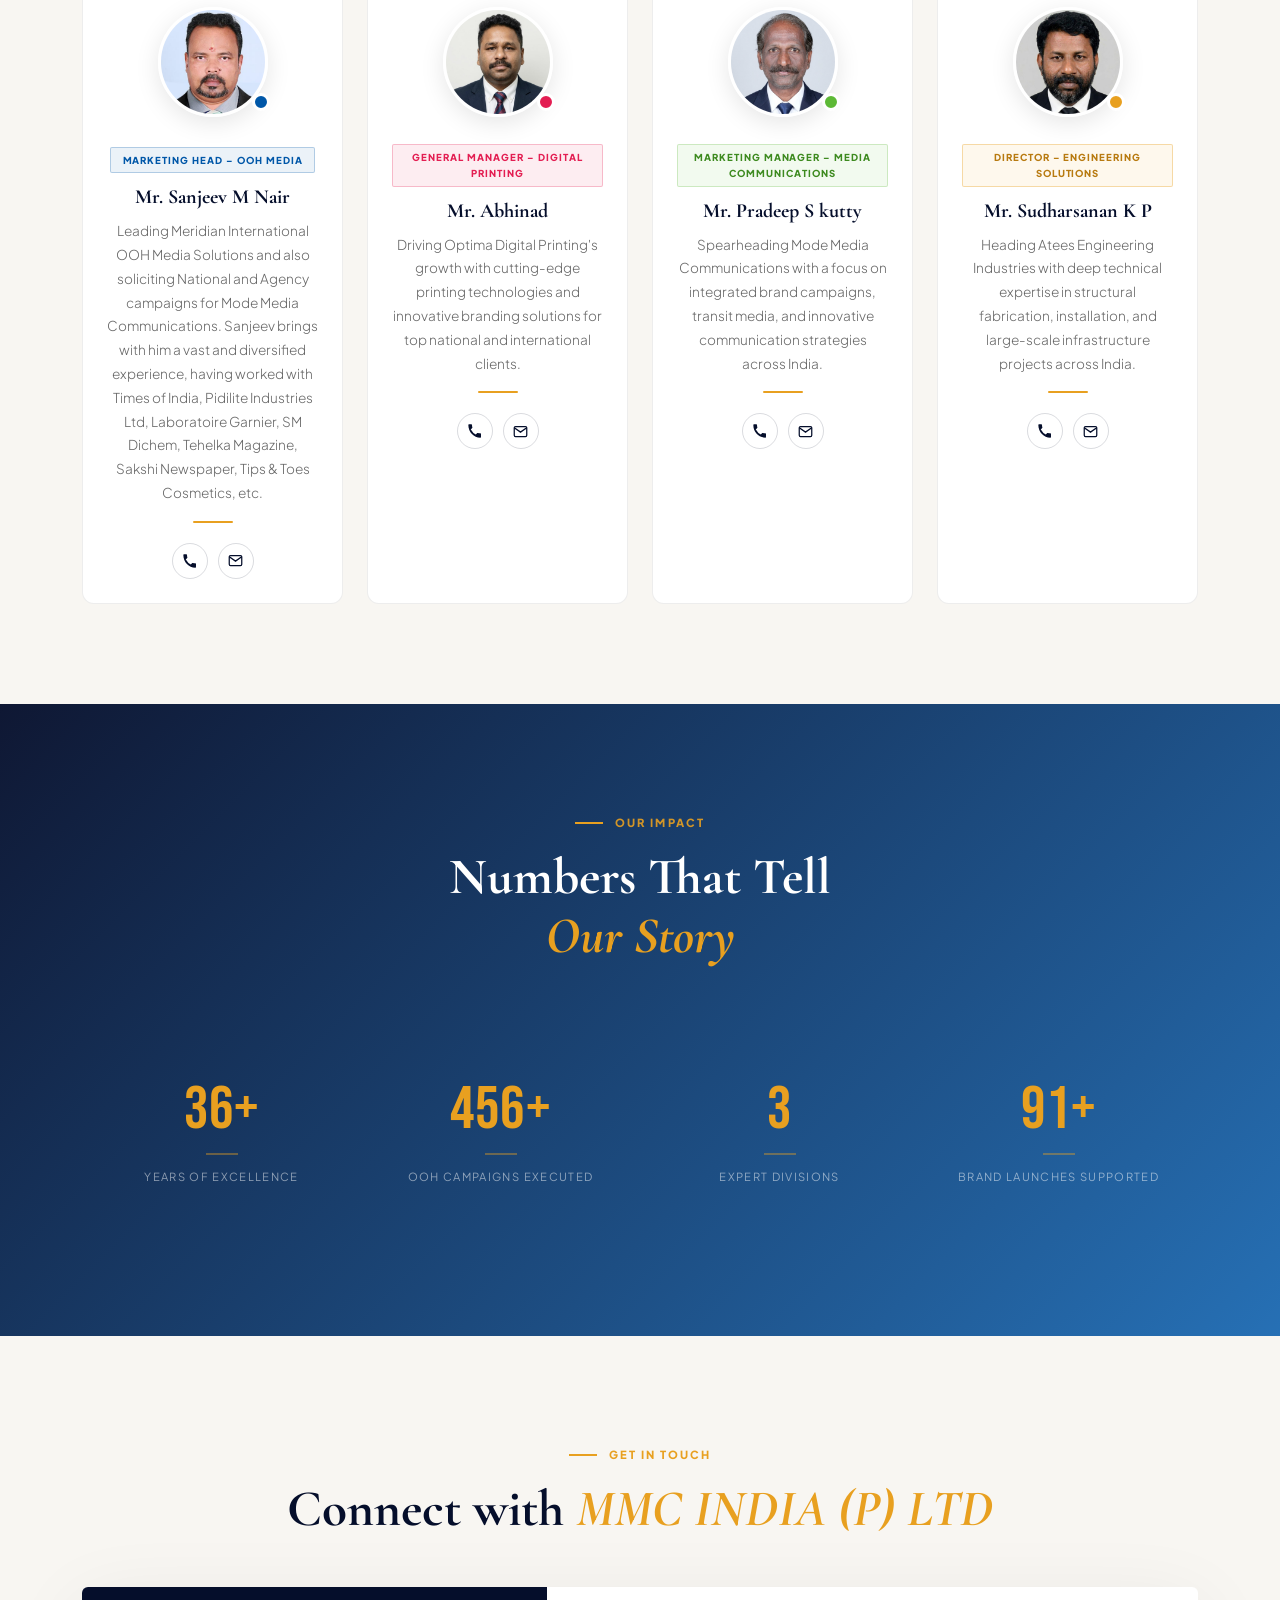
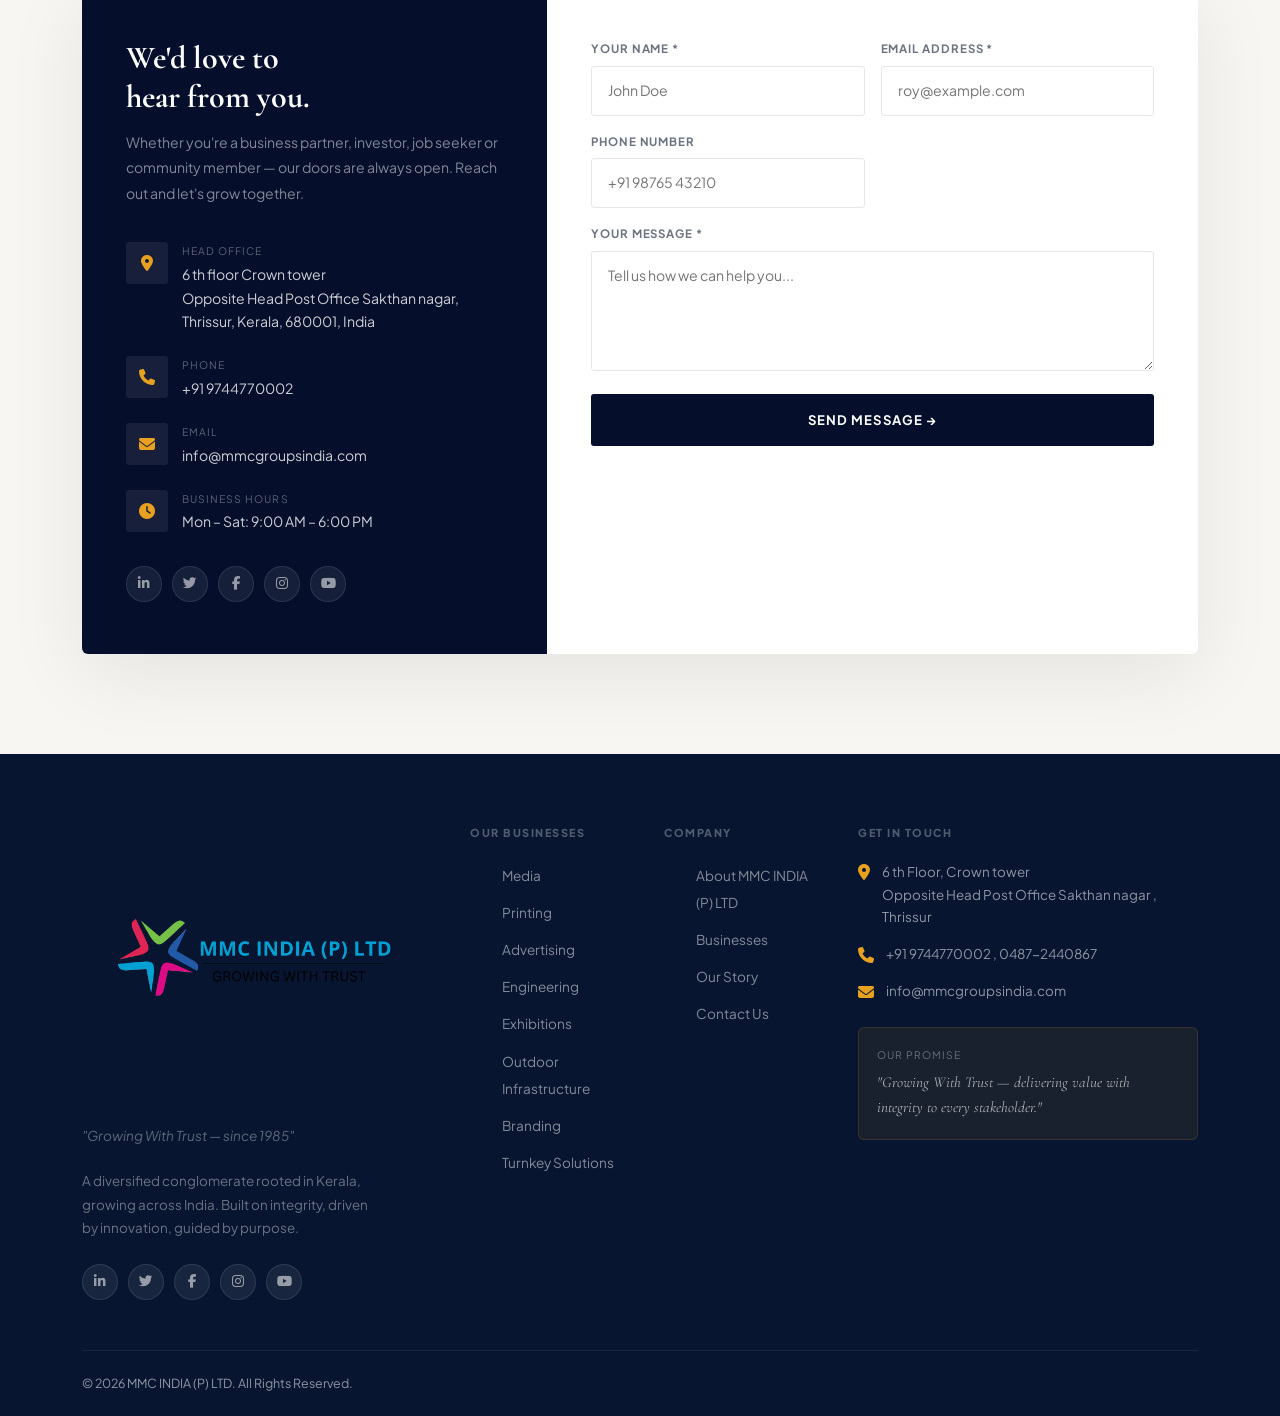
==== commit fbbf080a: "update new name" ====
--- a/index.html
+++ b/index.html
@@ -4,15 +4,15 @@
 <head>
   <meta charset="UTF-8">
   <meta name="viewport" content="width=device-width, initial-scale=1.0">
-  <title>MMC Group | OOH Media & Branding Solutions Kerala | Since 1985</title>
+  <title>MMC INDIA (P) LTD | OOH Media & Branding Solutions Kerala | Since 1985</title>
   <link rel="icon" type="image/png" href="images/logo.png">
 
   <!-- ── PRIMARY META ─────────────────────────────────────────── -->
   <meta name="description"
-    content="MMC Group is Kerala's leading OOH Media & Branding conglomerate since 1985. Specializing in outdoor advertising, digital printing, signage, exhibition stalls and fabrication across South India.">
+    content="MMC INDIA (P) LTD is Kerala's leading OOH Media & Branding conglomerate since 1985. Specializing in outdoor advertising, digital printing, signage, exhibition stalls and fabrication across South India.">
   <meta name="keywords"
-    content="MMC Group, OOH Media Kerala, outdoor advertising Kerala, digital printing Thrissur, hoarding erection Kerala, signage solutions, Meridian International OOH, Optima Digital Printing, Mode Media Communications, Atees Engineering, billboard advertising Kerala, branding solutions South India, Sainul Abdeen Shah, Triprayar">
-  <meta name="author" content="MMC Group">
+    content="MMC INDIA (P) LTD, OOH Media Kerala, outdoor advertising Kerala, digital printing Thrissur, hoarding erection Kerala, signage solutions, Meridian International OOH, Optima Digital Printing, Mode Media Communications, Atees Engineering, billboard advertising Kerala, branding solutions South India, Sainul Abdeen Shah, Triprayar">
+  <meta name="author" content="MMC INDIA (P) LTD">
   <meta name="robots" content="index, follow">
   <meta name="language" content="English">
   <meta name="category" content="OOH Media, Advertising, Branding">
@@ -30,20 +30,20 @@
   <!-- ── OPEN GRAPH ────────────────────────────────────────────── -->
   <meta property="og:type" content="website">
   <meta property="og:url" content="https://www.mmcgroup.in/">
-  <meta property="og:title" content="MMC Group | OOH Media & Branding Solutions Kerala | Since 1985">
+  <meta property="og:title" content="MMC INDIA (P) LTD | OOH Media & Branding Solutions Kerala | Since 1985">
   <meta property="og:description"
     content="Kerala's trusted OOH Media & Branding group since 1985. Outdoor advertising, digital printing, signage, exhibition stalls and fabrication across South India.">
   <meta property="og:image" content="https://www.mmcgroup.in/images/og-image.jpg">
   <meta property="og:image:width" content="1200">
   <meta property="og:image:height" content="630">
-  <meta property="og:image:alt" content="MMC Group - Growing With Trust Since 1985">
-  <meta property="og:site_name" content="MMC Group">
+  <meta property="og:image:alt" content="MMC INDIA (P) LTD - Growing With Trust Since 1985">
+  <meta property="og:site_name" content="MMC INDIA (P) LTD">
   <meta property="og:locale" content="en_IN">
 
   <!-- ── TWITTER CARD ──────────────────────────────────────────── -->
   <meta name="twitter:card" content="summary_large_image">
   <meta name="twitter:url" content="https://www.mmcgroup.in/">
-  <meta name="twitter:title" content="MMC Group | OOH Media & Branding Solutions Kerala">
+  <meta name="twitter:title" content="MMC INDIA (P) LTD | OOH Media & Branding Solutions Kerala">
   <meta name="twitter:description"
     content="Kerala's trusted OOH Media & Branding group since 1985. Outdoor advertising, digital printing, signage and fabrication across South India.">
   <meta name="twitter:image" content="https://www.mmcgroup.in/images/og-image.jpg">
@@ -75,8 +75,8 @@
     "@context": "https://schema.org",
     "@type": "Organization",
     "@id": "https://www.mmcgroup.in/#organization",
-    "name": "MMC Group",
-    "alternateName": ["MMC Group Kerala", "Mode Media Communications", "Meridian International OOH"],
+    "name": "MMC INDIA (P) LTD",
+    "alternateName": ["MMC INDIA (P) LTD Kerala", "Mode Media Communications", "Meridian International OOH"],
     "url": "https://www.mmcgroup.in",
     "logo": {
       "@type": "ImageObject",
@@ -91,7 +91,7 @@
       "name": "Sainul Abdeen Shah",
       "jobTitle": "Chairman & Managing Director"
     },
-    "description": "MMC Group is Kerala's leading OOH Media and Branding conglomerate since 1985, providing turnkey branding solutions including outdoor advertising, digital printing, signage installations, exhibition stalls and fabrication works.",
+    "description": "MMC INDIA (P) LTD is Kerala's leading OOH Media and Branding conglomerate since 1985, providing turnkey branding solutions including outdoor advertising, digital printing, signage installations, exhibition stalls and fabrication works.",
     "slogan": "Growing With Trust",
     "numberOfEmployees": { "@type": "QuantitativeValue", "value": "50+" },
     "address": {
@@ -131,7 +131,7 @@
     "@context": "https://schema.org",
     "@type": "ProfessionalService",
     "@id": "https://www.mmcgroup.in/#localbusiness",
-    "name": "MMC Group",
+    "name": "MMC INDIA (P) LTD",
     "image": "https://www.mmcgroup.in/images/og-image.jpg",
     "url": "https://www.mmcgroup.in",
     "telephone": "+91 9744770002",
@@ -177,7 +177,7 @@
   {
     "@context": "https://schema.org",
     "@type": "ItemList",
-    "name": "MMC Group Services",
+    "name": "MMC INDIA (P) LTD Services",
     "itemListElement": [
       {
         "@type": "ListItem", "position": 1,
@@ -235,26 +235,26 @@
     "mainEntity": [
       {
         "@type": "Question",
-        "name": "What services does MMC Group offer?",
+        "name": "What services does MMC INDIA (P) LTD offer?",
         "acceptedAnswer": {
           "@type": "Answer",
-          "text": "MMC Group offers complete turnkey branding solutions including OOH Media placements, digital printing and signage, pan-India media campaigns, and structural fabrication including hoardings, road arches and roofing across Kerala and South India."
+          "text": "MMC INDIA (P) LTD offers complete turnkey branding solutions including OOH Media placements, digital printing and signage, pan-India media campaigns, and structural fabrication including hoardings, road arches and roofing across Kerala and South India."
         }
       },
       {
         "@type": "Question",
-        "name": "Where is MMC Group located?",
+        "name": "Where is MMC INDIA (P) LTD located?",
         "acceptedAnswer": {
           "@type": "Answer",
-          "text": "MMC Group is headquartered in Triprayar, Thrissur District, Kerala, India and operates across Kerala, Tamil Nadu, Karnataka and other states in South India."
+          "text": "MMC INDIA (P) LTD is headquartered in Triprayar, Thrissur District, Kerala, India and operates across Kerala, Tamil Nadu, Karnataka and other states in South India."
         }
       },
       {
         "@type": "Question",
-        "name": "How long has MMC Group been in business?",
+        "name": "How long has MMC INDIA (P) LTD been in business?",
         "acceptedAnswer": {
           "@type": "Answer",
-          "text": "MMC Group was founded in 1985, giving it over 40 years of experience in OOH media and branding solutions in South India."
+          "text": "MMC INDIA (P) LTD was founded in 1985, giving it over 40 years of experience in OOH media and branding solutions in South India."
         }
       },
       {
@@ -262,15 +262,15 @@
         "name": "What is One Way Vision vinyl printing?",
         "acceptedAnswer": {
           "@type": "Answer",
-          "text": "One Way Vision vinyl printing is a perforated window film that allows graphics to be seen from outside while maintaining visibility from inside. MMC Group's Optima division specializes in this service for storefronts, vehicles and large displays."
+          "text": "One Way Vision vinyl printing is a perforated window film that allows graphics to be seen from outside while maintaining visibility from inside. MMC INDIA (P) LTD's Optima division specializes in this service for storefronts, vehicles and large displays."
         }
       },
       {
         "@type": "Question",
-        "name": "Is MMC Group registered with MSME?",
+        "name": "Is MMC INDIA (P) LTD registered with MSME?",
         "acceptedAnswer": {
           "@type": "Answer",
-          "text": "Yes, MMC Group is registered with MSME (Ministry of Micro, Small & Medium Enterprises) and NSIC (National Small Industries Corporation), and is a member of The Chamber of Commerce, IOAA, KAIA and SPIA."
+          "text": "Yes, MMC INDIA (P) LTD is registered with MSME (Ministry of Micro, Small & Medium Enterprises) and NSIC (National Small Industries Corporation), and is a member of The Chamber of Commerce, IOAA, KAIA and SPIA."
         }
       }
     ]
@@ -301,7 +301,7 @@
 
   <div id="preloader">
     <div class="pre-particles" id="preParticles"></div>
-    <img src="images/logo.png" class="pre-logo" alt="MMC Group">
+    <img src="images/logo.png" class="pre-logo" alt="MMC INDIA (P) LTD">
 
     <div class="pre-spinner">
       <div class="pre-ring pre-ring-1"></div>
@@ -330,7 +330,7 @@
   <nav class="navbar navbar-expand-lg" id="navbar">
     <div class="container">
 
-      <!-- <img src="images/logo.png" class="nav-logo" alt="MMC Group"> -->
+      <!-- <img src="images/logo.png" class="nav-logo" alt="MMC INDIA (P) LTD"> -->
 
       <button class="navbar-toggler" type="button" data-bs-toggle="collapse" data-bs-target="#navMenu">
         <span class="navbar-toggler-icon"></span>
@@ -374,7 +374,7 @@
 
           </h1>
           <p class="hero-sub">
-            MMC Group is a diversified OOH Media & Branding conglomerate rooted in Kerala — united by
+            MMC INDIA (P) LTD is a diversified OOH Media & Branding conglomerate rooted in Kerala — united by
             our promise of <em>Growing With Trust</em> since 1985.
           </p>
           <div class="d-flex flex-wrap gap-3">
@@ -391,7 +391,7 @@
           <div
             style="background:rgba(255,255,255,.06);border:1px solid rgba(232,160,32,.2);border-radius:5px;padding:36px;backdrop-filter:blur(12px);">
             <img src="images/logo.png"
-              style="width:500px;max-width:280px;margin:0 auto 20px;display:block;height:250px;" alt="MMC Group">
+              style="width:500px;max-width:280px;margin:0 auto 20px;display:block;height:250px;" alt="MMC INDIA (P) LTD">
             <p
               style="font-family:'Cormorant Garamond',serif;font-style:italic;color:rgba(255,255,255,.65);text-align:center;font-size:1.05rem;margin-bottom:24px;">
               "Growing With Trust — since 1985"</p>
@@ -474,7 +474,7 @@
         <!-- Image column -->
         <div class="col-lg-6 fu">
           <div class="about-img-col" style="padding-right:40px;">
-            <img class="about-img-main" src="images/First_image.png" alt="MMC Group Headquarters">
+            <img class="about-img-main" src="images/First_image.png" alt="MMC INDIA (P) LTD Headquarters">
             <div class="about-badge-block">
               <span class="num">40<span style="font-size:1.8rem">+</span></span>
               <span class="lbl">Years of<br>OOH Excellence</span>
@@ -489,7 +489,7 @@
             A Legacy Built on<br>Trust &amp; Vision
           </h2>
           <p class="section-body" style="margin-bottom:16px;">
-            MMC Group debuted four decades ago from the small village of <strong>Triprayar in Thrissur District,
+            MMC INDIA (P) LTD debuted four decades ago from the small village of <strong>Triprayar in Thrissur District,
               Kerala</strong>. The remarkable growth we have achieved today is a direct result of the ambitious
             and strong will power of our CMD, <strong>Mr. Sainul Abdeen Shah</strong>.
           </p>
@@ -589,7 +589,7 @@
 
       <!-- Section Header -->
       <div class="text-center mb-5 fu">
-        <div class="eyebrow" style="justify-content:center;color:rgba(232,160,32,.9);">MMC Group</div>
+        <div class="eyebrow" style="justify-content:center;color:rgba(232,160,32,.9);">MMC INDIA (P) LTD</div>
         <h2 class="section-title light">Our <em style="color:#E8A020;">Story</em></h2>
         <p style="color:rgba(255,255,255,.5);max-width:540px;margin:14px auto 0;font-size:.93rem;line-height:1.8;">
           A journey of four decades, built on passion, persistence and the unwavering vision of one man from Triprayar.
@@ -640,7 +640,7 @@
           <div class="col-lg-8">
             <div
               style="font-size:.65rem;letter-spacing:.15em;text-transform:uppercase;color:rgba(232,160,32,.7);margin-bottom:10px;">
-              The MMC Group Story
+              The MMC INDIA (P) LTD Story
             </div>
             <h3
               style="font-family:'Cormorant Garamond',serif;color:#ffffff;font-size:1.65rem;font-weight:700;margin-bottom:14px;">
@@ -656,7 +656,7 @@
               Within another year,
               <strong style="color:rgba(255,255,255,.8);">Atees Engineering Industries</strong> was born.
               In just 10–15 years, we diversified into 3 divisions and formed a group company —
-              <strong style="color:rgba(255,255,255,.8);">MMC Group</strong>.
+              <strong style="color:rgba(255,255,255,.8);">MMC INDIA (P) LTD</strong>.
             </p>
           </div>
           <div class="col-lg-4">
@@ -684,7 +684,7 @@
               <div style="display:flex;align-items:center;gap:12px;">
                 <div style="width:8px;height:8px;border-radius:50%;background:#C4007A;flex-shrink:0;"></div>
                 <span style="color:rgba(255,255,255,.6);font-size:.84rem;"><strong style="color:#C4007A;">2000</strong>
-                  — MMC Group, a complete branding powerhouse</span>
+                  — MMC INDIA (P) LTD, a complete branding powerhouse</span>
               </div>
             </div>
           </div>
@@ -998,9 +998,9 @@
               <span class="biz-tag" style="background:#E8A020;color:#050E2B;">Engineering</span>
               <div class="biz-name">Atees Engineering Industries</div>
               <div class="biz-desc">Atees Engineering Industries is a trusted engineering and fabrication division of
-                MMC Group, specializing in comprehensive structural, roofing, and industrial infrastructure solutions
+                MMC INDIA (P) LTD, specializing in comprehensive structural, roofing, and industrial infrastructure solutions
                 across South India. With expertise in fabrication works, hoarding erection, roofing systems, and Road
-                Arch constructions, the company serves as the structural backbone behind many MMC Group outdoor and
+                Arch constructions, the company serves as the structural backbone behind many MMC INDIA (P) LTD outdoor and
                 infrastructure projects.</div>
               <div class="biz-arrow">Learn More <i class="fas fa-arrow-right" style="font-size:.6rem;"></i></div>
             </div>
@@ -1068,7 +1068,7 @@
         </div>
         <h2
           style="font-family:'Cormorant Garamond',serif;font-size:clamp(2.2rem,4vw,3.5rem);font-weight:700;color:#050E2B;line-height:1.1;margin-bottom:16px;">
-          The People Behind <span style="color:#E8A020;">MMC Group</span>
+          The People Behind <span style="color:#E8A020;">MMC INDIA (P) LTD</span>
         </h2>
         <p style="color:#666;font-size:1rem;max-width:520px;margin:0 auto;line-height:1.8;font-weight:300;">
           Visionary leaders who have built trust across India's OOH media landscape for over three decades.
@@ -1086,7 +1086,7 @@
           <h3 class="leader-name">Mr. Sainul Abdeen Shah.</h3>
           <p class="leader-about">
             A visionary entrepreneur with over 35 years of experience in the OOH media and branding industry.
-            Founded MMC Group in 1985 with a mission of <em>"Growing With Trust"</em> — building one of Kerala's
+            Founded MMC INDIA (P) LTD in 1985 with a mission of <em>"Growing With Trust"</em> — building one of Kerala's
             most respected diversified media conglomerates with a pan-India footprint spanning outdoor advertising,
             digital printing, media communications, and engineering solutions.
           </p>
@@ -1327,7 +1327,7 @@
     <div class="container">
       <div class="text-center mb-5 fu">
         <div class="eyebrow" style="justify-content:center;">Get In Touch</div>
-        <h2 class="section-title">Connect with <em>MMC Group</em></h2>
+        <h2 class="section-title">Connect with <em>MMC INDIA (P) LTD</em></h2>
       </div>
       <div class="contact-box fu">
         <div class="row g-0">
@@ -1418,7 +1418,7 @@
     <div class="container">
       <div class="row g-5">
         <div class="col-lg-4">
-          <img src="images/logo.png" alt="MMC Group"
+          <img src="images/logo.png" alt="MMC INDIA (P) LTD"
             style="width:100%;max-width:280px;margin:0 auto 20px;display:block;">
           <p class="footer-tagline">"Growing With Trust — since 1985"</p>
           <p style="font-size:.84rem;color:rgba(255,255,255,.4);line-height:1.75;max-width:300px;">A diversified
@@ -1448,7 +1448,7 @@
         <div class="col-lg-2 col-md-4 col-6">
           <div class="footer-heading">Company</div>
           <ul class="footer-links">
-            <li><a href="#about">About MMC Group</a></li>
+            <li><a href="#about">About MMC INDIA (P) LTD</a></li>
             <li><a href="#businesses">Businesses</a></li>
             <li><a href="#our-story">Our Story</a></li>
             <!-- <li><a href="#csr">CSR</a></li> -->
@@ -1488,7 +1488,7 @@
         </div>
       </div>
       <div class="footer-divider">
-        <div class="footer-copy">© 2026 MMC Group. All Rights Reserved.</div>
+        <div class="footer-copy">© 2026 MMC INDIA (P) LTD. All Rights Reserved.</div>
         <!-- <div class="footer-policy">
           <a href="#">Privacy Policy</a>
           <span class="gold-divider">|</span>
@@ -1532,7 +1532,7 @@
 Phone   : ${phone}
 Message :
 ${message}
-– Sent from MMC Group Website`
+– Sent from MMC INDIA (P) LTD Website`
       );
 
       const toEmail = "info@mmcgroupsindia.com";
